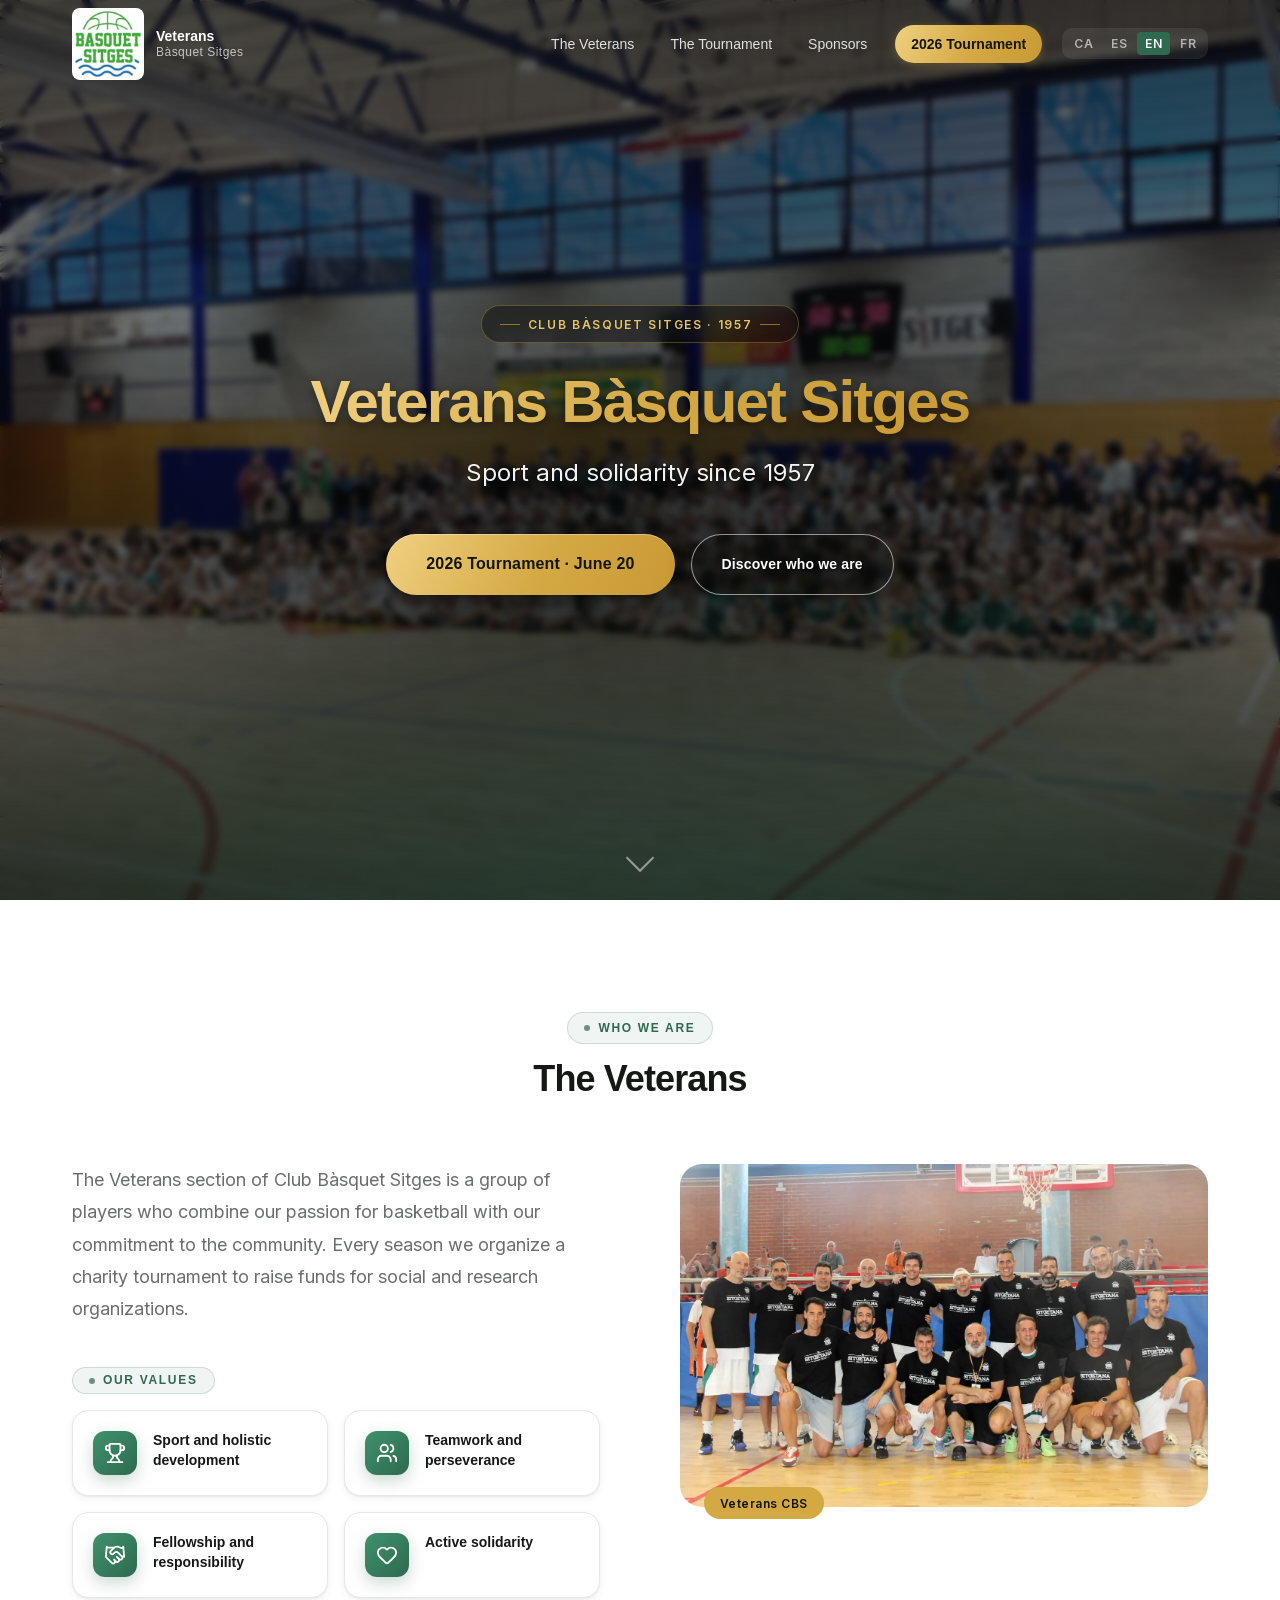
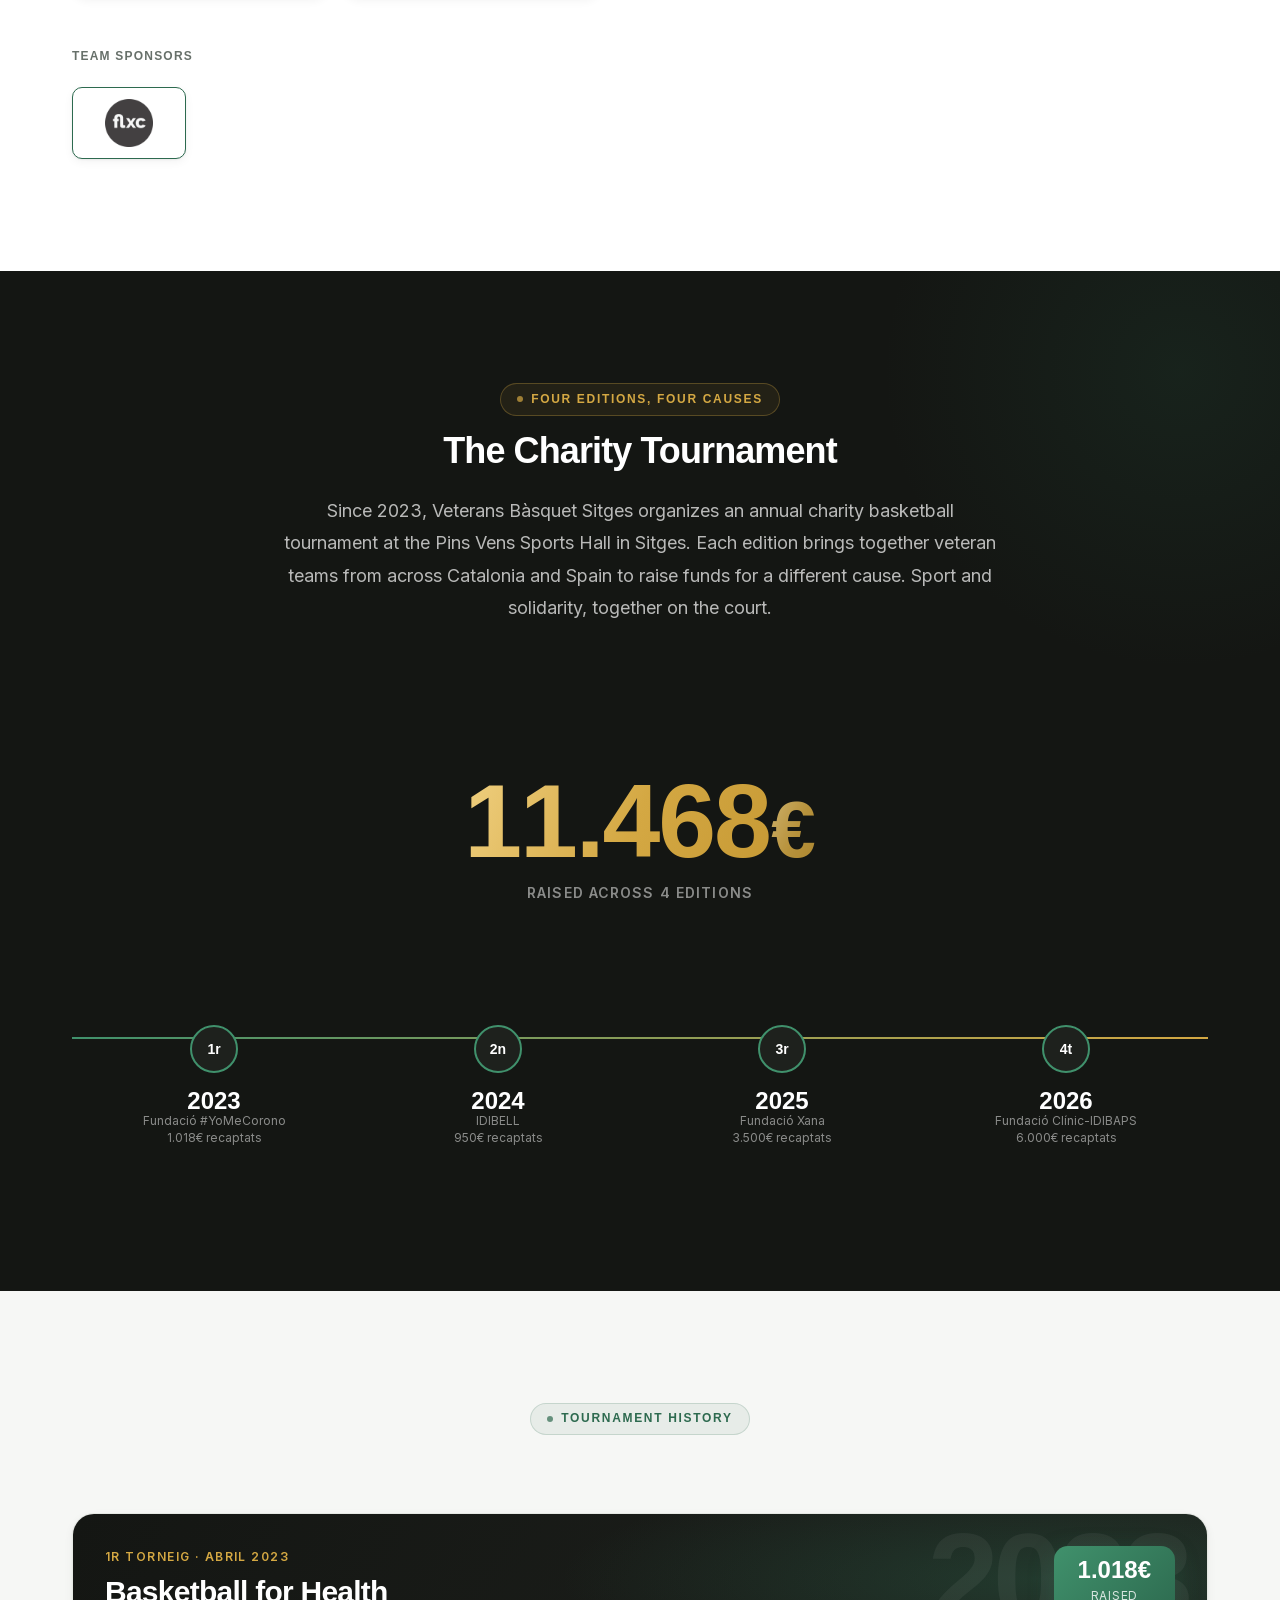
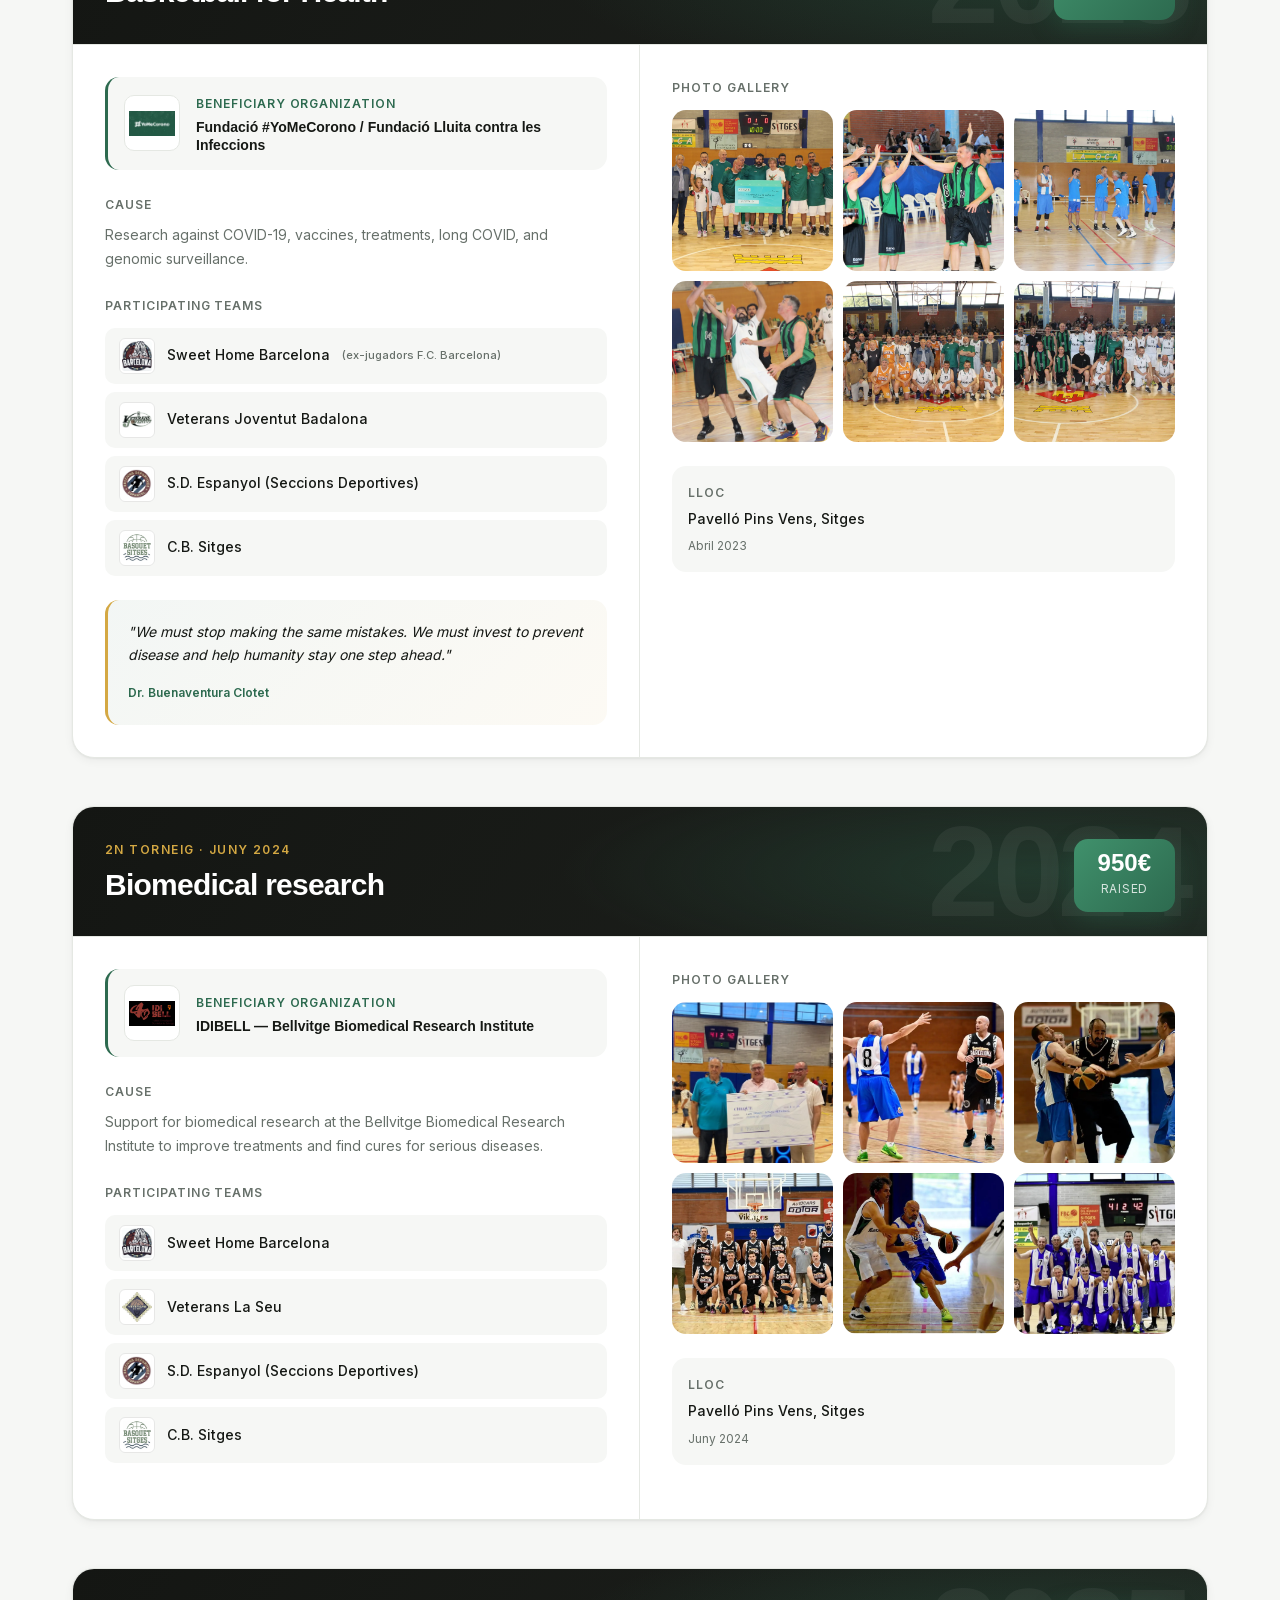
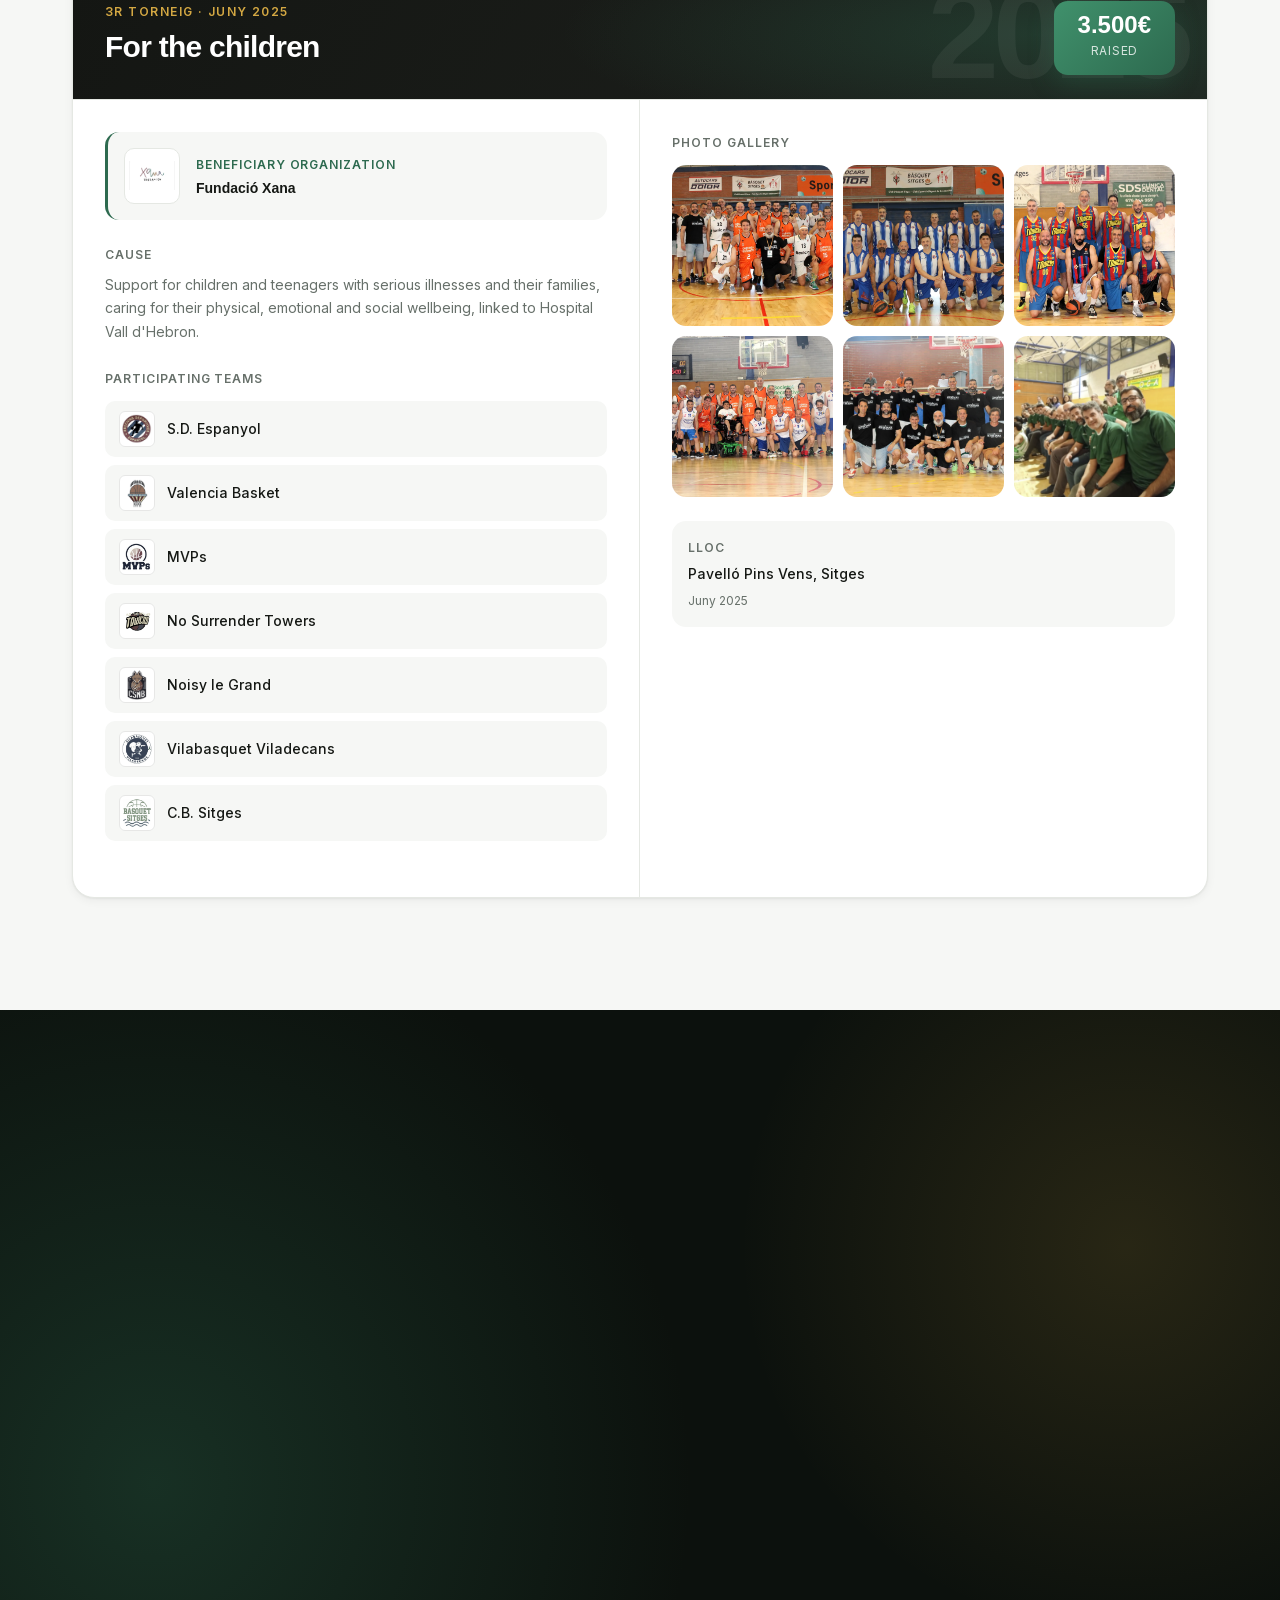
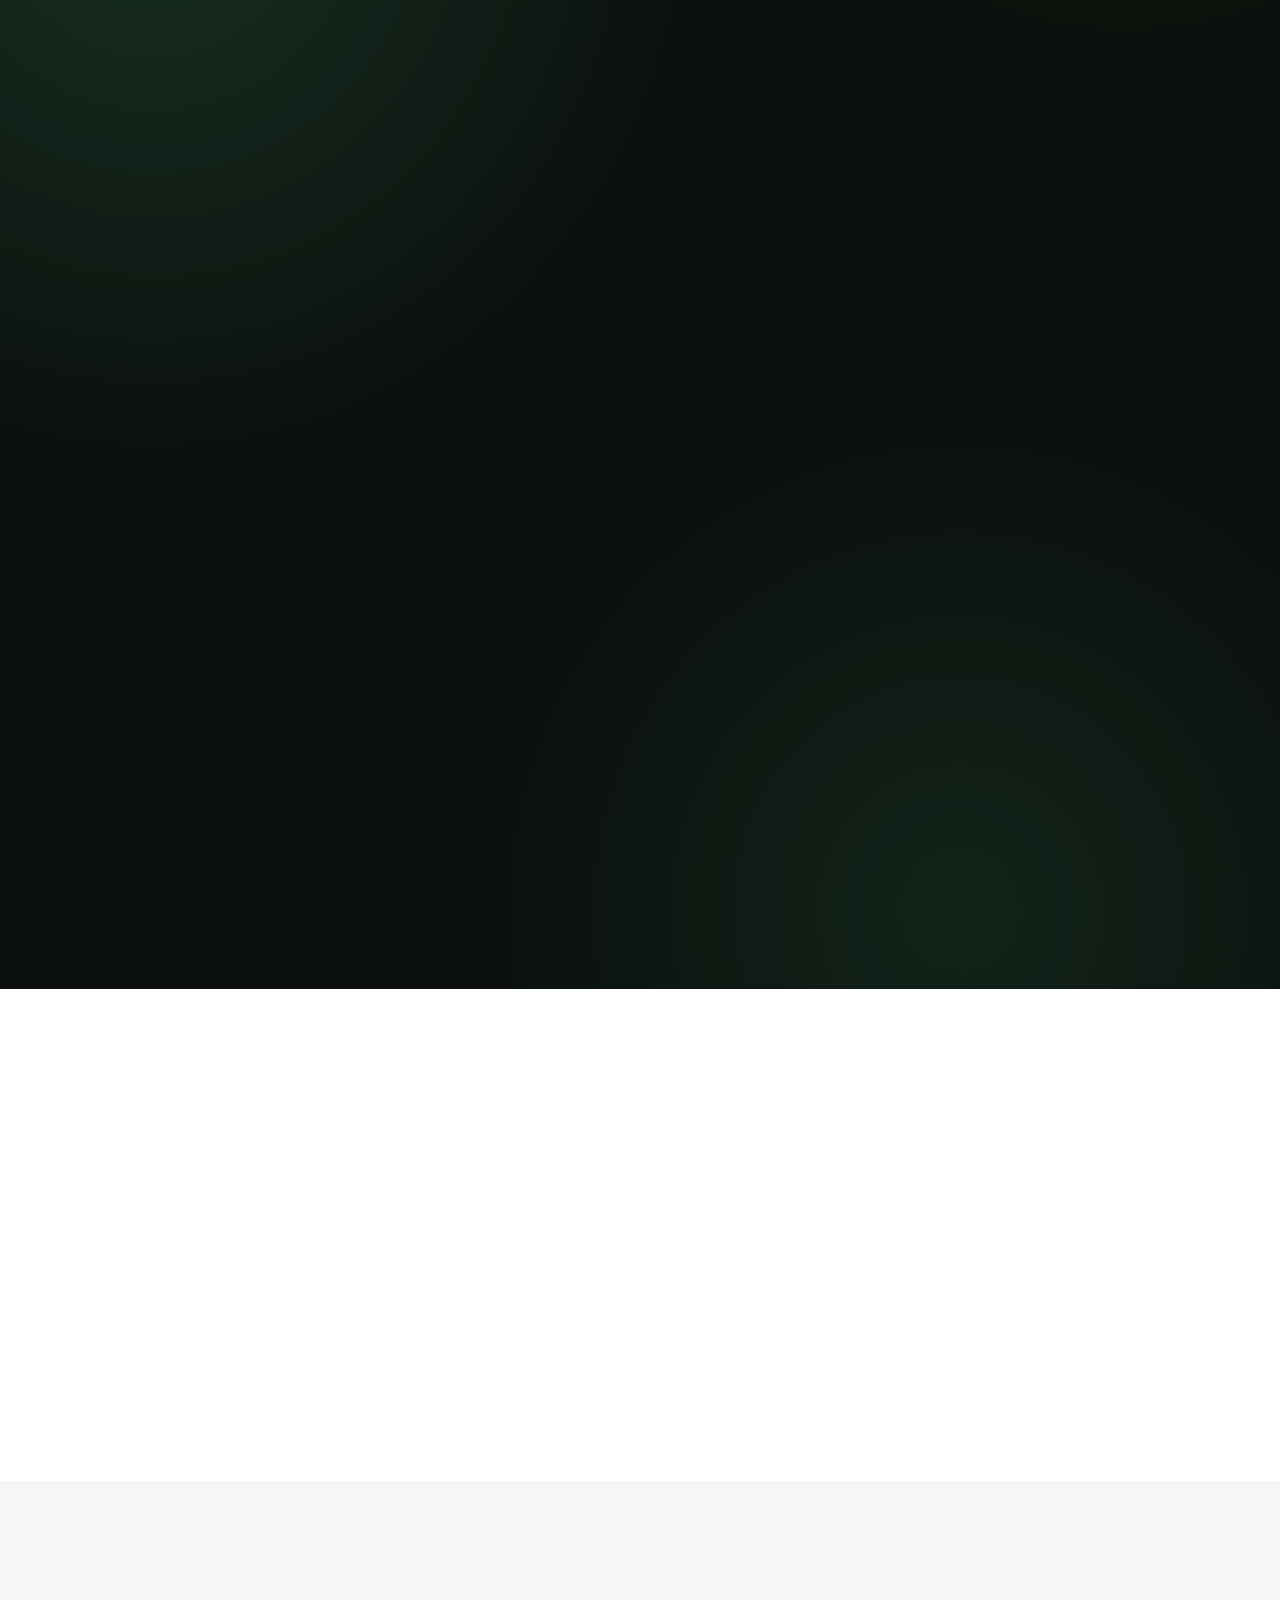
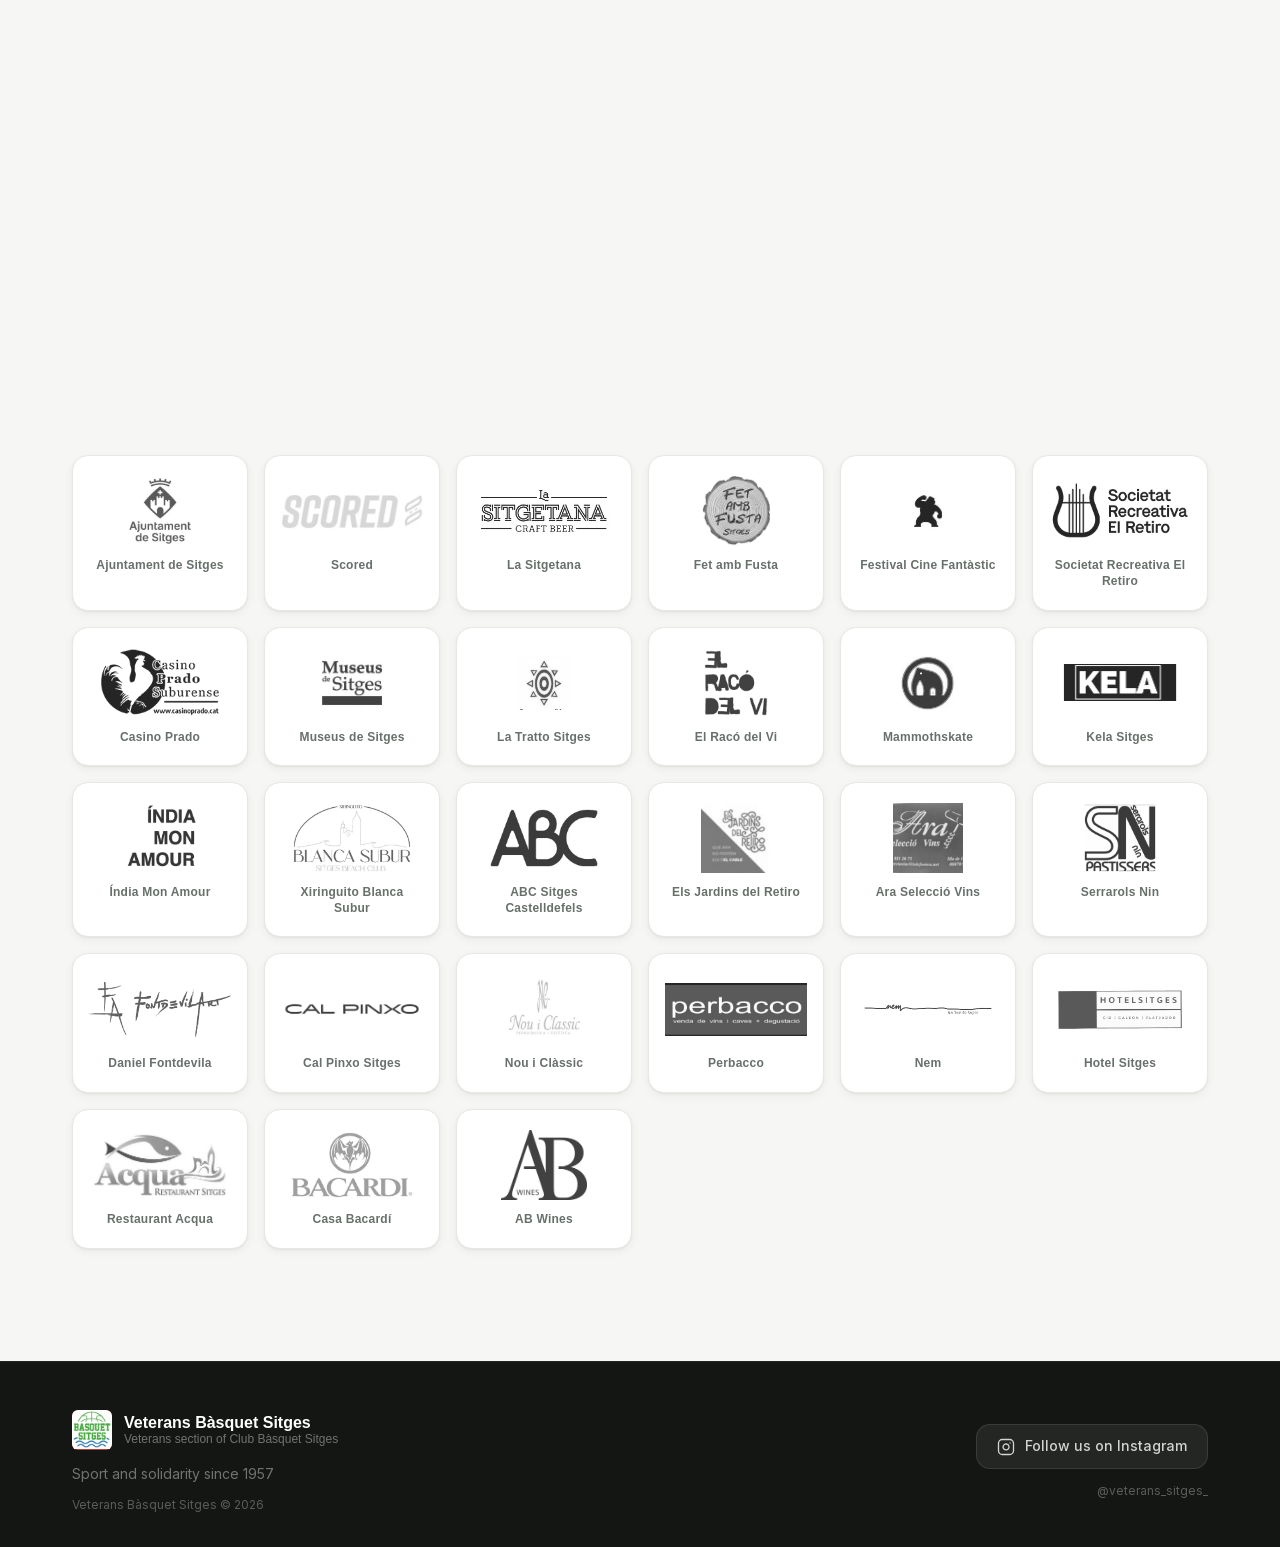
==== index.html @ 8ba0fe9e "feat(torneig): sense semifinals — el 1r de cada grup va a la gran final Adaptació final del torneig " ====
<!DOCTYPE html>
<html lang="ca">
<head>
  <meta charset="UTF-8" />
  <meta name="viewport" content="width=device-width, initial-scale=1.0" />
  <meta name="description" content="Torneig Solidari de Veterans de Bàsquet a Sitges. 20 de juny de 2026 al Pavelló Pins Vens — 10 equips contra el Parkinson, amb l'Hospital Clínic i la Fundació Clínic-IDIBAPS. Esport i solidaritat des de 1957." />
  <meta name="keywords" content="bàsquet Sitges, veterans bàsquet, torneig solidari, Pavelló Pins Vens, Parkinson, Club Bàsquet Sitges, esport solidari, Sitges 2026" />
  <meta name="author" content="Club Bàsquet Sitges" />
  <meta name="robots" content="index, follow, max-image-preview:large" />
  <meta name="theme-color" content="#141613" />
  <link rel="canonical" href="https://veterans.clubbasquetsitges.com/" />

  <!-- hreflang (4 idiomes amb mateixa URL) -->
  <link rel="alternate" hreflang="ca" href="https://veterans.clubbasquetsitges.com/" />
  <link rel="alternate" hreflang="es" href="https://veterans.clubbasquetsitges.com/" />
  <link rel="alternate" hreflang="en" href="https://veterans.clubbasquetsitges.com/" />
  <link rel="alternate" hreflang="fr" href="https://veterans.clubbasquetsitges.com/" />
  <link rel="alternate" hreflang="x-default" href="https://veterans.clubbasquetsitges.com/" />

  <!-- Preload del LCP (hero) — variant segons amplada de pantalla -->
  <link rel="preload" as="image" href="assets/img/hero-sitges.webp" media="(min-width: 901px)" fetchpriority="high" />
  <link rel="preload" as="image" href="assets/img/hero-sitges-mobile.webp" media="(max-width: 900px)" fetchpriority="high" />

  <!-- Web manifest (PWA) -->
  <link rel="manifest" href="manifest.webmanifest" />

  <!-- Open Graph (Facebook, WhatsApp, LinkedIn) -->
  <meta property="og:site_name" content="Veterans Bàsquet Sitges" />
  <meta property="og:title" content="Veterans Bàsquet Sitges — Torneig Solidari 2026" />
  <meta property="og:description" content="20 de juny de 2026 · Pavelló Pins Vens. Torneig solidari de veterans contra el Parkinson. Esport i solidaritat des de 1957." />
  <meta property="og:url" content="https://veterans.clubbasquetsitges.com/" />
  <meta property="og:type" content="website" />
  <meta property="og:locale" content="ca_ES" />
  <meta property="og:locale:alternate" content="es_ES" />
  <meta property="og:locale:alternate" content="en_US" />
  <meta property="og:locale:alternate" content="fr_FR" />
  <meta property="og:image" content="https://veterans.clubbasquetsitges.com/assets/img/og-image.webp?v=202605140017" />
  <meta property="og:image:secure_url" content="https://veterans.clubbasquetsitges.com/assets/img/og-image.webp?v=202605140017" />
  <meta property="og:image:type" content="image/webp" />
  <meta property="og:image:width" content="1200" />
  <meta property="og:image:height" content="630" />
  <meta property="og:image:alt" content="Veterans Bàsquet Sitges — Torneig Solidari" />

  <!-- Twitter Card -->
  <meta name="twitter:card" content="summary_large_image" />
  <meta name="twitter:title" content="Veterans Bàsquet Sitges — Torneig Solidari 2026" />
  <meta name="twitter:description" content="20 de juny de 2026 · Pavelló Pins Vens. Torneig solidari de veterans contra el Parkinson." />
  <meta name="twitter:image" content="https://veterans.clubbasquetsitges.com/assets/img/og-image.webp?v=202605140017" />
  <meta name="twitter:image:alt" content="Veterans Bàsquet Sitges — Torneig Solidari" />

  <link rel="icon" type="image/x-icon" href="favicon.ico" />
  <link rel="apple-touch-icon" href="favicon.ico" />

  <title>Veterans Bàsquet Sitges — Torneig Solidari 2026</title>

  <!-- Fonts self-hosted: Space Grotesk + Inter (càrrega no bloquejant) -->
  <link rel="preload" as="font" type="font/woff2" href="assets/fonts/Inter-400-latin.woff2" crossorigin />
  <link rel="preload" as="font" type="font/woff2" href="assets/fonts/Space-Grotesk-700-latin.woff2" crossorigin />
  <link rel="preload" as="style" href="assets/fonts/fonts.css" onload="this.onload=null;this.rel='stylesheet'" />
  <noscript><link rel="stylesheet" href="assets/fonts/fonts.css" /></noscript>

  <!-- Styles -->
  <link rel="stylesheet" href="assets/css/styles.css?v=202606101030" />

  <!-- JSON-LD: SportsOrganization -->
  <script type="application/ld+json">
  {
    "@context": "https://schema.org",
    "@type": "SportsOrganization",
    "name": "Veterans Bàsquet Sitges",
    "alternateName": "Veterans CBS",
    "url": "https://veterans.clubbasquetsitges.com/",
    "logo": "https://veterans.clubbasquetsitges.com/assets/img/equips/cb-sitges.webp",
    "image": "https://veterans.clubbasquetsitges.com/assets/img/og-image.webp",
    "description": "Secció de veterans del Club Bàsquet Sitges, fundat el 1957. Organitza el Torneig Solidari anual al Pavelló Pins Vens.",
    "foundingDate": "1957",
    "sport": "Basketball",
    "parentOrganization": {
      "@type": "SportsOrganization",
      "name": "Club Bàsquet Sitges",
      "foundingDate": "1957"
    },
    "location": {
      "@type": "Place",
      "name": "Pavelló Pins Vens",
      "address": {
        "@type": "PostalAddress",
        "addressLocality": "Sitges",
        "addressRegion": "Barcelona",
        "addressCountry": "ES"
      }
    }
  }
  </script>

  <!-- JSON-LD: SportsEvent (Torneig 2026) -->
  <script type="application/ld+json">
  {
    "@context": "https://schema.org",
    "@type": "SportsEvent",
    "name": "4t Torneig Solidari de Veterans Bàsquet Sitges",
    "description": "Torneig solidari de veterans de bàsquet a benefici de la lluita contra el Parkinson, amb l'Hospital Clínic de Barcelona i la Fundació Clínic-IDIBAPS. 10 equips, 1 causa.",
    "startDate": "2026-06-20",
    "endDate": "2026-06-20",
    "eventStatus": "https://schema.org/EventScheduled",
    "eventAttendanceMode": "https://schema.org/OfflineEventAttendanceMode",
    "sport": "Basketball",
    "url": "https://veterans.clubbasquetsitges.com/#section-2026",
    "image": "https://veterans.clubbasquetsitges.com/assets/img/cartell-2026.webp",
    "location": {
      "@type": "Place",
      "name": "Pavelló Pins Vens",
      "address": {
        "@type": "PostalAddress",
        "streetAddress": "Pavelló Pins Vens",
        "addressLocality": "Sitges",
        "addressRegion": "Barcelona",
        "postalCode": "08870",
        "addressCountry": "ES"
      }
    },
    "organizer": {
      "@type": "SportsOrganization",
      "name": "Veterans Bàsquet Sitges",
      "url": "https://veterans.clubbasquetsitges.com/"
    },
    "offers": {
      "@type": "Offer",
      "url": "https://veterans.clubbasquetsitges.com/#section-2026",
      "price": "0",
      "priceCurrency": "EUR",
      "availability": "https://schema.org/InStock",
      "validFrom": "2026-01-01"
    }
  }
  </script>

  <!-- JSON-LD: WebSite (per al search box i sitelinks) -->
  <script type="application/ld+json">
  {
    "@context": "https://schema.org",
    "@type": "WebSite",
    "name": "Veterans Bàsquet Sitges",
    "url": "https://veterans.clubbasquetsitges.com/",
    "inLanguage": ["ca", "es", "en", "fr"]
  }
  </script>
</head>

<body>

  <!-- ============================================================
       SVG SPRITE — Icones inline (substitueix Lucide CDN)
       ============================================================ -->
  <svg xmlns="http://www.w3.org/2000/svg" style="display:none" aria-hidden="true">
    <symbol id="i-calendar" viewBox="0 0 24 24" fill="none" stroke="currentColor" stroke-width="2" stroke-linecap="round" stroke-linejoin="round">
      <path d="M8 2v4"/><path d="M16 2v4"/><rect width="18" height="18" x="3" y="4" rx="2"/><path d="M3 10h18"/>
    </symbol>
    <symbol id="i-gift" viewBox="0 0 24 24" fill="none" stroke="currentColor" stroke-width="2" stroke-linecap="round" stroke-linejoin="round">
      <path d="M12 7v14"/><path d="M20 11v8a2 2 0 0 1-2 2H6a2 2 0 0 1-2-2v-8"/><path d="M7.5 7a1 1 0 0 1 0-5A4.8 8 0 0 1 12 7a4.8 8 0 0 1 4.5-5 1 1 0 0 1 0 5"/><rect x="3" y="7" width="18" height="4" rx="1"/>
    </symbol>
    <symbol id="i-handshake" viewBox="0 0 24 24" fill="none" stroke="currentColor" stroke-width="2" stroke-linecap="round" stroke-linejoin="round">
      <path d="m11 17 2 2a1 1 0 1 0 3-3"/><path d="m14 14 2.5 2.5a1 1 0 1 0 3-3l-3.88-3.88a3 3 0 0 0-4.24 0l-.88.88a1 1 0 1 1-3-3l2.81-2.81a5.79 5.79 0 0 1 7.06-.87l.47.28a2 2 0 0 0 1.42.25L21 4"/><path d="m21 3 1 11h-2"/><path d="M3 3 2 14l6.5 6.5a1 1 0 1 0 3-3"/><path d="M3 4h8"/>
    </symbol>
    <symbol id="i-heart" viewBox="0 0 24 24" fill="none" stroke="currentColor" stroke-width="2" stroke-linecap="round" stroke-linejoin="round">
      <path d="M2 9.5a5.5 5.5 0 0 1 9.591-3.676.56.56 0 0 0 .818 0A5.49 5.49 0 0 1 22 9.5c0 2.29-1.5 4-3 5.5l-5.492 5.313a2 2 0 0 1-3 .019L5 15c-1.5-1.5-3-3.2-3-5.5"/>
    </symbol>
    <symbol id="i-map-pin" viewBox="0 0 24 24" fill="none" stroke="currentColor" stroke-width="2" stroke-linecap="round" stroke-linejoin="round">
      <path d="M20 10c0 4.993-5.539 10.193-7.399 11.799a1 1 0 0 1-1.202 0C9.539 20.193 4 14.993 4 10a8 8 0 0 1 16 0"/><circle cx="12" cy="10" r="3"/>
    </symbol>
    <symbol id="i-trophy" viewBox="0 0 24 24" fill="none" stroke="currentColor" stroke-width="2" stroke-linecap="round" stroke-linejoin="round">
      <path d="M10 14.66v1.626a2 2 0 0 1-.976 1.696A5 5 0 0 0 7 21.978"/><path d="M14 14.66v1.626a2 2 0 0 0 .976 1.696A5 5 0 0 1 17 21.978"/><path d="M18 9h1.5a1 1 0 0 0 0-5H18"/><path d="M4 22h16"/><path d="M6 9a6 6 0 0 0 12 0V3a1 1 0 0 0-1-1H7a1 1 0 0 0-1 1z"/><path d="M6 9H4.5a1 1 0 0 1 0-5H6"/>
    </symbol>
    <symbol id="i-users" viewBox="0 0 24 24" fill="none" stroke="currentColor" stroke-width="2" stroke-linecap="round" stroke-linejoin="round">
      <path d="M16 21v-2a4 4 0 0 0-4-4H6a4 4 0 0 0-4 4v2"/><path d="M16 3.128a4 4 0 0 1 0 7.744"/><path d="M22 21v-2a4 4 0 0 0-3-3.87"/><circle cx="9" cy="7" r="4"/>
    </symbol>
  </svg>

  <!-- ============================================================
       NAV — Navegació sticky
       ============================================================ -->
  <nav id="main-nav" aria-label="Navegació principal">
    <div class="container">

      <!-- Logo -->
      <a href="#" class="nav-logo" aria-label="Veterans CBS — inici">
        <img src="assets/img/equips/cb-sitges.webp" alt="" class="nav-logo__placeholder" aria-hidden="true" />
        <span class="nav-logo__text">
          Veterans
          <span class="nav-logo__sub">Bàsquet Sitges</span>
        </span>
      </a>

      <!-- Overlay mòbil -->
      <div id="nav-overlay" aria-hidden="true"></div>

      <!-- Menú -->
      <div id="nav-menu" role="navigation">
        <a href="#veterans" class="nav-link" data-i18n="nav.veterans">Els Veterans</a>
        <a href="#torneig" class="nav-link" data-i18n="nav.torneig">El Torneig</a>
        <a href="#collaborators" class="nav-link" data-i18n="nav.colabs">Col·laboradors</a>
        <a href="torneig-2026.html" class="nav-link nav-link--cta" data-i18n="t2026.nav">Torneig 2026</a>

        <!-- Selector d'idioma -->
        <div class="nav-lang" role="group" aria-label="Seleccionar idioma">
          <button class="lang-btn" data-lang="ca" aria-label="Català">CA</button>
          <button class="lang-btn" data-lang="es" aria-label="Castellà">ES</button>
          <button class="lang-btn" data-lang="en" aria-label="English">EN</button>
          <button class="lang-btn" data-lang="fr" aria-label="Français">FR</button>
        </div>
      </div>

      <!-- Hamburger (mòbil) -->
      <button id="nav-burger" aria-label="Obrir menú" aria-expanded="false" aria-controls="nav-menu">
        <span class="burger-line"></span>
        <span class="burger-line"></span>
        <span class="burger-line"></span>
      </button>

    </div>
  </nav>


  <!-- ============================================================
       HERO
       ============================================================ -->
  <section id="hero" aria-label="Hero">

    <!-- Imatge de fons (parallax CSS) -->
    <div class="hero-bg" role="img" aria-label="Foto de família de tots els equips del Club Bàsquet Sitges"></div>

    <!-- Overlay -->
    <div class="hero-overlay" aria-hidden="true"></div>

    <!-- Contingut -->
    <div class="hero-content">
      <p class="hero-eyebrow" aria-hidden="true">
        Club Bàsquet Sitges · 1957
      </p>
      <h1 class="hero-title">
        <span data-i18n="hero.title">Veterans Bàsquet Sitges</span>
        <span class="visually-hidden" data-i18n="hero.title_seo">— Torneig Solidari de Bàsquet a Sitges contra el Parkinson</span>
      </h1>
      <p class="hero-subtitle" data-i18n="hero.subtitle">Esport i solidaritat des de 1957</p>
      <div class="hero-cta">
        <a href="#section-2026" class="btn btn--accent btn--lg" data-i18n="hero.cta">
          Torneig 2026 · 20 de juny
        </a>
        <a href="#veterans" class="btn btn--outline" data-i18n="hero.scroll">
          Descobreix qui som
        </a>
      </div>
    </div>

    <!-- Scroll hint -->
    <div class="hero-scroll" aria-hidden="true">
      <div class="hero-scroll__arrow"></div>
    </div>

  </section>


  <!-- ============================================================
       VETERANS — Qui som
       ============================================================ -->
  <section id="veterans" class="section">
    <div class="container">

      <div class="section__header animate-on-scroll">
        <span class="section__eyebrow" data-i18n="veterans.subtitle">Qui som</span>
        <h2 class="section__title" data-i18n="veterans.title">Els Veterans</h2>
      </div>

      <div class="veterans-grid">

        <!-- Columna info -->
        <div class="veterans-info animate-on-scroll">
          <p class="veterans-description" data-i18n="veterans.description">
            La secció de Veterans del Club Bàsquet Sitges som un grup de jugadors que combinem la passió pel bàsquet amb el compromís amb la nostra comunitat. Cada temporada organitzem un torneig solidari per recaptar fons per a entitats socials i de recerca.
          </p>

          <!-- Valors -->
          <h3 class="section__eyebrow" style="margin-bottom:1rem;" data-i18n="veterans.values_title">Els nostres valors</h3>
          <div class="values-grid">

            <div class="value-card animate-on-scroll animate-delay-1">
              <div class="value-card__icon" aria-hidden="true">
                <svg aria-hidden="true"><use href="#i-trophy"/></svg>
              </div>
              <span class="value-card__text" data-i18n="veterans.values.sport">Esport i formació integral</span>
            </div>

            <div class="value-card animate-on-scroll animate-delay-2">
              <div class="value-card__icon" aria-hidden="true">
                <svg aria-hidden="true"><use href="#i-users"/></svg>
              </div>
              <span class="value-card__text" data-i18n="veterans.values.team">Treball en equip i superació</span>
            </div>

            <div class="value-card animate-on-scroll animate-delay-3">
              <div class="value-card__icon" aria-hidden="true">
                <svg aria-hidden="true"><use href="#i-handshake"/></svg>
              </div>
              <span class="value-card__text" data-i18n="veterans.values.fellowship">Companyerisme i responsabilitat</span>
            </div>

            <div class="value-card animate-on-scroll animate-delay-4">
              <div class="value-card__icon" aria-hidden="true">
                <svg aria-hidden="true"><use href="#i-heart"/></svg>
              </div>
              <span class="value-card__text" data-i18n="veterans.values.solidarity">Solidaritat activa</span>
            </div>

          </div>

          <!-- Patrocinadors anuals -->
          <div class="sponsors-annual animate-on-scroll">
            <p class="sponsors-annual__title" data-i18n="veterans.sponsors_title">Patrocinadors de l'equip</p>
            <div class="sponsors-logos">
              <!-- Flexic (confirmat) -->
              <div class="sponsor-logo sponsor-logo--featured">
                <a href="https://www.flexic.es/" target="_blank" rel="noopener">
                  <img src="assets/img/logo-flexic.webp" alt="Flexic Audiovisual Studio" loading="lazy" />
                </a>
              </div>
            </div>
          </div>

        </div>

        <!-- Columna foto equip -->
        <div class="veterans-photo animate-on-scroll animate-delay-2">
          <div class="veterans-photo__img">
            <img src="assets/img/foto-equip-veterans.webp" alt="Veterans CBS — Equip actual" width="1400" height="911" loading="lazy" />
          </div>
          <div class="veterans-photo__caption" aria-hidden="true">Veterans CBS</div>
        </div>

      </div>
    </div>
  </section>


  <!-- ============================================================
       TORNEIG SOLIDARI — Intro + Timeline
       ============================================================ -->
  <section id="torneig" class="section section--dark">
    <div class="container">

      <div class="torneig-intro animate-on-scroll">
        <span class="section__eyebrow section__eyebrow--accent" data-i18n="torneig.subtitle">Quatre edicions, quatre causes</span>
        <h2 class="section__title" style="color:white; margin-bottom:1.5rem;" data-i18n="torneig.title">El Torneig Solidari</h2>
        <p data-i18n="torneig.intro">
          Des de 2023, els Veterans Bàsquet Sitges organitzen anualment un torneig de bàsquet solidari al Pavelló Pins Vens de Sitges. Cada edició reuneix equips veterans de tot Catalunya i la resta d'Espanya per recaptar fons destinats a una causa diferent. Esport i solidaritat, junts a la pista.
        </p>
      </div>

      <!-- Contador total recaptat -->
      <div class="raised-counter animate-on-scroll">
        <div class="raised-counter__amount">
          <span class="raised-counter__number" data-target="11468">0</span><span class="raised-counter__symbol">€</span>
        </div>
        <p class="raised-counter__label" data-i18n="torneig.total_raised">recaptats en 3 edicions</p>
      </div>

      <!-- Timeline -->
      <div class="timeline" role="list" aria-label="Historial d'edicions">

        <!-- 2023 -->
        <div class="timeline-node" data-year="2023" role="listitem" tabindex="0" aria-label="Edició 2023 — Fundació #YoMeCorono">
          <div class="timeline-dot" aria-hidden="true">1r</div>
          <div>
            <p class="timeline-year">2023</p>
            <p class="timeline-label">Fundació #YoMeCorono<br>1.018€ recaptats</p>
          </div>
        </div>

        <!-- 2024 -->
        <div class="timeline-node" data-year="2024" role="listitem" tabindex="0" aria-label="Edició 2024 — IDIBELL">
          <div class="timeline-dot" aria-hidden="true">2n</div>
          <div>
            <p class="timeline-year">2024</p>
            <p class="timeline-label">IDIBELL<br>950€ recaptats</p>
          </div>
        </div>

        <!-- 2025 -->
        <div class="timeline-node" data-year="2025" role="listitem" tabindex="0" aria-label="Edició 2025 — Fundació Xana">
          <div class="timeline-dot" aria-hidden="true">3r</div>
          <div>
            <p class="timeline-year">2025</p>
            <p class="timeline-label">Fundació Xana<br>3.500€ recaptats</p>
          </div>
        </div>

        <!-- 2026 — destacat -->
        <div class="timeline-node" data-year="2026" role="listitem" tabindex="0" aria-label="Edició 2026 — Fundació Clínic-IDIBAPS + Parkinson">
          <div class="timeline-dot" aria-hidden="true">4t</div>
          <div>
            <p class="timeline-year">2026</p>
            <p class="timeline-label">Fundació Clínic-IDIBAPS<br>6.000€ recaptats</p>
          </div>
        </div>

      </div>
    </div>
  </section>


  <!-- ============================================================
       EDICIONS DEL TORNEIG
       ============================================================ -->
  <section class="editions-section section" aria-label="Historial d'edicions del torneig">
    <div class="container">

      <div class="section__header animate-on-scroll">
        <span class="section__eyebrow" data-i18n="editions.section_title">Historial d'edicions</span>
      </div>

      <!-- ─────────────────── EDICIÓ 2023 ─────────────────── -->
      <article class="edition-card animate-on-scroll" id="edition-2023" aria-labelledby="ed2023-title">

        <div class="edition-header" style="position:relative;">
          <div class="edition-header__left">
            <p class="edition-header__num">1r Torneig · Abril 2023</p>
            <h3 class="edition-header__title" id="ed2023-title" data-i18n="editions.e2023.lema">El Bàsquet fa Salut</h3>
          </div>
          <div class="edition-raised" aria-label="Import recaptat">
            <span class="edition-raised__amount">1.018€</span>
            <span class="edition-raised__label" data-i18n="editions.raised_label">Recaptat</span>
          </div>
          <span class="edition-header__year" aria-hidden="true">2023</span>
        </div>

        <div class="edition-body">

          <!-- Info -->
          <div class="edition-info">

            <!-- Fundació -->
            <div class="edition-foundation">
              <div class="foundation-logo" aria-hidden="true">
                <img src="assets/img/fundacions/yomecorono.webp" alt="Logo Fundació #YoMeCorono" loading="lazy" />
              </div>
              <div class="foundation-info">
                <p class="foundation-info__label" data-i18n="editions.foundation_label">Entitat beneficiària</p>
                <p class="foundation-info__name" data-i18n="editions.e2023.foundation">Fundació #YoMeCorono / Fundació Lluita contra les Infeccions</p>
              </div>
            </div>

            <!-- Causa -->
            <div class="edition-cause">
              <p class="edition-cause__label" data-i18n="editions.cause_label">Causa</p>
              <p class="edition-cause__text" data-i18n="editions.e2023.cause">Investigació contra la COVID-19, vacunes, tractaments, COVID persistent i vigilància genòmica.</p>
            </div>

            <!-- Equips 2023 -->
            <div class="edition-teams">
              <p class="edition-teams__title" data-i18n="editions.teams_title">Equips participants</p>
              <ul class="teams-list">
                <li class="team-item">
                  <img src="assets/img/equips/sweet-home-barcelona.webp" alt="Sweet Home Barcelona" class="team-logo" loading="lazy" />
                  Sweet Home Barcelona <small style="color:var(--color-text-muted); font-size:11px;">(ex-jugadors F.C. Barcelona)</small>
                </li>
                <li class="team-item">
                  <img src="assets/img/equips/veterans-joventut.webp" alt="Veterans Joventut Badalona" class="team-logo" loading="lazy" />
                  Veterans Joventut Badalona
                </li>
                <li class="team-item">
                  <img src="assets/img/equips/espanyol.webp" alt="S.D. Espanyol" class="team-logo" loading="lazy" />
                  S.D. Espanyol (Seccions Deportives)
                </li>
                <li class="team-item">
                  <img src="assets/img/equips/cb-sitges.webp" alt="C.B. Sitges" class="team-logo" loading="lazy" />
                  C.B. Sitges
                </li>
              </ul>
            </div>

            <!-- Testimoni Dr. Clotet -->
            <div class="edition-testimonial">
              <blockquote data-i18n="editions.e2023.testimonial">
                "Hem de deixar de cometre els mateixos errors. Hem d'invertir per prevenir malalties i ajudar la humanitat a estar un pas per davant."
              </blockquote>
              <cite data-i18n="editions.e2023.testimonial_author">Dr. Buenaventura Clotet</cite>
            </div>

          </div>

          <!-- Galeria 2023 -->
          <div class="edition-gallery">
            <p class="edition-gallery__title" data-i18n="editions.photos_title">Galeria de fotos</p>
            <div class="gallery-grid">
              <div class="gallery-item" data-lightbox="gallery-2023" data-caption="Entrega del xec solidari — Torneig 2023">
                <img src="assets/img/torneig-2023/foto-01.webp" alt="Entrega del xec solidari — Torneig 2023" loading="lazy" />
              </div>
              <div class="gallery-item" data-lightbox="gallery-2023" data-caption="Equip CB Sitges saludant el públic">
                <img src="assets/img/torneig-2023/foto-02.webp" alt="Equip CB Sitges saludant el públic" loading="lazy" />
              </div>
              <div class="gallery-item" data-lightbox="gallery-2023" data-caption="SD Espanyol al Pavelló Pins Vens">
                <img src="assets/img/torneig-2023/foto-03.webp" alt="SD Espanyol al Pavelló Pins Vens" loading="lazy" />
              </div>
              <div class="gallery-item" data-lightbox="gallery-2023" data-caption="Acció de joc — disputa de pilota">
                <img src="assets/img/torneig-2023/foto-04.webp" alt="Acció de joc — disputa de pilota" loading="lazy" />
              </div>
              <div class="gallery-item" data-lightbox="gallery-2023" data-caption="Foto conjunta de tots els equips">
                <img src="assets/img/torneig-2023/foto-05.webp" alt="Foto conjunta de tots els equips" loading="lazy" />
              </div>
              <div class="gallery-item" data-lightbox="gallery-2023" data-caption="CB Sitges i Veterans Joventut — foto final">
                <img src="assets/img/torneig-2023/foto-06.webp" alt="CB Sitges i Veterans Joventut — foto final" loading="lazy" />
              </div>
            </div>

            <!-- Info ubicació torneig 2023 -->
            <div style="padding:1rem; background:var(--color-bg-alt); border-radius:var(--radius); margin-top:1rem;">
              <p style="font-size:var(--text-xs); font-weight:600; text-transform:uppercase; letter-spacing:0.08em; color:var(--color-text-muted); margin-bottom:0.25rem;">Lloc</p>
              <p style="font-size:var(--text-sm); font-weight:500; color:var(--color-text);">Pavelló Pins Vens, Sitges</p>
              <p style="font-size:var(--text-xs); color:var(--color-text-muted); margin-top:0.25rem;">Abril 2023</p>
            </div>

          </div>
        </div>
      </article>


      <!-- ─────────────────── EDICIÓ 2024 ─────────────────── -->
      <article class="edition-card animate-on-scroll" id="edition-2024" aria-labelledby="ed2024-title">

        <div class="edition-header" style="position:relative;">
          <div class="edition-header__left">
            <p class="edition-header__num">2n Torneig · Juny 2024</p>
            <h3 class="edition-header__title" id="ed2024-title" data-i18n="editions.e2024.lema">Recerca biomèdica</h3>
          </div>
          <div class="edition-raised">
            <span class="edition-raised__amount">950€</span>
            <span class="edition-raised__label" data-i18n="editions.raised_label">Recaptat</span>
          </div>
          <span class="edition-header__year" aria-hidden="true">2024</span>
        </div>

        <div class="edition-body">

          <div class="edition-info">

            <div class="edition-foundation">
              <div class="foundation-logo" aria-hidden="true">
                <img src="assets/img/fundacions/idibell.webp" alt="Logo IDIBELL" loading="lazy" />
              </div>
              <div class="foundation-info">
                <p class="foundation-info__label" data-i18n="editions.foundation_label">Entitat beneficiària</p>
                <p class="foundation-info__name" data-i18n="editions.e2024.foundation">IDIBELL — Institut d'Investigació Biomèdica de Bellvitge</p>
              </div>
            </div>

            <div class="edition-cause">
              <p class="edition-cause__label" data-i18n="editions.cause_label">Causa</p>
              <p class="edition-cause__text" data-i18n="editions.e2024.cause">Suport a la recerca biomèdica de l'Institut d'Investigació Biomèdica de Bellvitge per millorar tractaments i trobar cures a malalties greus.</p>
            </div>

            <div class="edition-teams">
              <p class="edition-teams__title" data-i18n="editions.teams_title">Equips participants</p>
              <ul class="teams-list">
                <li class="team-item">
                  <img src="assets/img/equips/sweet-home-barcelona.webp" alt="Sweet Home Barcelona" class="team-logo" loading="lazy" />
                  Sweet Home Barcelona
                </li>
                <li class="team-item">
                  <img src="assets/img/equips/veterans-la-seu.webp" alt="Veterans La Seu" class="team-logo" loading="lazy" />
                  Veterans La Seu
                </li>
                <li class="team-item">
                  <img src="assets/img/equips/espanyol.webp" alt="S.D. Espanyol" class="team-logo" loading="lazy" />
                  S.D. Espanyol (Seccions Deportives)
                </li>
                <li class="team-item">
                  <img src="assets/img/equips/cb-sitges.webp" alt="C.B. Sitges" class="team-logo" loading="lazy" />
                  C.B. Sitges
                </li>
              </ul>
            </div>

          </div>

          <div class="edition-gallery">
            <p class="edition-gallery__title" data-i18n="editions.photos_title">Galeria de fotos</p>
            <div class="gallery-grid">
              <div class="gallery-item" data-lightbox="gallery-2024" data-caption="Entrega del xec solidari a IDIBELL — Torneig 2024">
                <img src="assets/img/torneig-2024/foto-01.webp" alt="Entrega del xec solidari a IDIBELL" loading="lazy" />
              </div>
              <div class="gallery-item" data-lightbox="gallery-2024" data-caption="Acció de joc — Espanyol vs Barcelona">
                <img src="assets/img/torneig-2024/foto-02.webp" alt="Acció de joc — Espanyol vs Barcelona" loading="lazy" />
              </div>
              <div class="gallery-item" data-lightbox="gallery-2024" data-caption="Disputa de pilota — Torneig 2024">
                <img src="assets/img/torneig-2024/foto-03.webp" alt="Disputa de pilota — Torneig 2024" loading="lazy" />
              </div>
              <div class="gallery-item" data-lightbox="gallery-2024" data-caption="Equip Sweet Home Barcelona">
                <img src="assets/img/torneig-2024/foto-04.webp" alt="Equip Sweet Home Barcelona" loading="lazy" />
              </div>
              <div class="gallery-item" data-lightbox="gallery-2024" data-caption="Acció de joc — Torneig 2024">
                <img src="assets/img/torneig-2024/foto-05.webp" alt="Acció de joc — Torneig 2024" loading="lazy" />
              </div>
              <div class="gallery-item" data-lightbox="gallery-2024" data-caption="SD Espanyol — victòria al marcador">
                <img src="assets/img/torneig-2024/foto-06.webp" alt="SD Espanyol — victòria al marcador" loading="lazy" />
              </div>
            </div>

            <div style="padding:1rem; background:var(--color-bg-alt); border-radius:var(--radius); margin-top:1rem;">
              <p style="font-size:var(--text-xs); font-weight:600; text-transform:uppercase; letter-spacing:0.08em; color:var(--color-text-muted); margin-bottom:0.25rem;">Lloc</p>
              <p style="font-size:var(--text-sm); font-weight:500; color:var(--color-text);">Pavelló Pins Vens, Sitges</p>
              <p style="font-size:var(--text-xs); color:var(--color-text-muted); margin-top:0.25rem;">Juny 2024</p>
            </div>
          </div>

        </div>
      </article>


      <!-- ─────────────────── EDICIÓ 2025 ─────────────────── -->
      <article class="edition-card animate-on-scroll" id="edition-2025" aria-labelledby="ed2025-title">

        <div class="edition-header" style="position:relative;">
          <div class="edition-header__left">
            <p class="edition-header__num">3r Torneig · Juny 2025</p>
            <h3 class="edition-header__title" id="ed2025-title" data-i18n="editions.e2025.lema">Per als infants</h3>
          </div>
          <div class="edition-raised">
            <span class="edition-raised__amount">3.500€</span>
            <span class="edition-raised__label" data-i18n="editions.raised_label">Recaptat</span>
          </div>
          <span class="edition-header__year" aria-hidden="true">2025</span>
        </div>

        <div class="edition-body">

          <div class="edition-info">

            <div class="edition-foundation">
              <div class="foundation-logo" aria-hidden="true">
                <img src="assets/img/fundacions/xana.webp" alt="Logo Fundació Xana" loading="lazy" />
              </div>
              <div class="foundation-info">
                <p class="foundation-info__label" data-i18n="editions.foundation_label">Entitat beneficiària</p>
                <p class="foundation-info__name" data-i18n="editions.e2025.foundation">Fundació Xana</p>
              </div>
            </div>

            <div class="edition-cause">
              <p class="edition-cause__label" data-i18n="editions.cause_label">Causa</p>
              <p class="edition-cause__text" data-i18n="editions.e2025.cause">Suport a nens i adolescents amb malalties greus i les seves famílies, vetllant pel seu benestar físic, emocional i social, vinculat a l'Hospital Vall d'Hebron.</p>
            </div>

            <div class="edition-teams">
              <p class="edition-teams__title" data-i18n="editions.teams_title">Equips participants</p>
              <ul class="teams-list">
                <li class="team-item">
                  <img src="assets/img/equips/espanyol.webp" alt="S.D. Espanyol" class="team-logo" loading="lazy" />
                  S.D. Espanyol
                </li>
                <li class="team-item">
                  <img src="assets/img/equips/valencia-basket.webp" alt="Valencia Basket" class="team-logo" loading="lazy" />
                  Valencia Basket
                </li>
                <li class="team-item">
                  <img src="assets/img/equips/mvps.webp" alt="MVPs" class="team-logo" loading="lazy" />
                  MVPs
                </li>
                <li class="team-item">
                  <img src="assets/img/equips/no-surrender-towers.webp" alt="No Surrender Towers" class="team-logo" loading="lazy" />
                  No Surrender Towers
                </li>
                <li class="team-item">
                  <img src="assets/img/equips/noisy-le-grand.webp" alt="Noisy le Grand" class="team-logo" loading="lazy" />
                  Noisy le Grand
                </li>
                <li class="team-item">
                  <img src="assets/img/equips/vilabasquet-viladecans.webp" alt="Vilabasquet Viladecans" class="team-logo" loading="lazy" />
                  Vilabasquet Viladecans
                </li>
                <li class="team-item">
                  <img src="assets/img/equips/cb-sitges.webp" alt="C.B. Sitges" class="team-logo" loading="lazy" />
                  C.B. Sitges
                </li>
              </ul>
            </div>

          </div>

          <div class="edition-gallery">
            <p class="edition-gallery__title" data-i18n="editions.photos_title">Galeria de fotos</p>
            <div class="gallery-grid">
              <div class="gallery-item" data-lightbox="gallery-2025" data-caption="CB Sitges vs Valencia Basket — foto conjunta">
                <img src="assets/img/torneig-2025/foto-01.webp" alt="CB Sitges vs Valencia Basket" loading="lazy" />
              </div>
              <div class="gallery-item" data-lightbox="gallery-2025" data-caption="SD Espanyol al Pavelló Pins Vens — Torneig 2025">
                <img src="assets/img/torneig-2025/foto-02.webp" alt="SD Espanyol al Pavelló Pins Vens" loading="lazy" />
              </div>
              <div class="gallery-item" data-lightbox="gallery-2025" data-caption="No Surrender Towers — Torneig 2025">
                <img src="assets/img/torneig-2025/foto-03.webp" alt="No Surrender Towers — Torneig 2025" loading="lazy" />
              </div>
              <div class="gallery-item" data-lightbox="gallery-2025" data-caption="Veterans Viladecans — foto conjunta">
                <img src="assets/img/torneig-2025/foto-04.webp" alt="Veterans Viladecans — foto conjunta" loading="lazy" />
              </div>
              <div class="gallery-item" data-lightbox="gallery-2025" data-caption="Equip CB Sitges — Torneig 2025">
                <img src="assets/img/torneig-2025/foto-05.webp" alt="Equip CB Sitges — Torneig 2025" loading="lazy" />
              </div>
              <div class="gallery-item" data-lightbox="gallery-2025" data-caption="Aficionats CB Sitges a les grades">
                <img src="assets/img/torneig-2025/foto-06.webp" alt="Aficionats CB Sitges a les grades" loading="lazy" />
              </div>
            </div>

            <div style="padding:1rem; background:var(--color-bg-alt); border-radius:var(--radius); margin-top:1rem;">
              <p style="font-size:var(--text-xs); font-weight:600; text-transform:uppercase; letter-spacing:0.08em; color:var(--color-text-muted); margin-bottom:0.25rem;">Lloc</p>
              <p style="font-size:var(--text-sm); font-weight:500; color:var(--color-text);">Pavelló Pins Vens, Sitges</p>
              <p style="font-size:var(--text-xs); color:var(--color-text-muted); margin-top:0.25rem;">Juny 2025</p>
            </div>
          </div>

        </div>
      </article>

    </div>
  </section>


  <!-- ============================================================
       SECCIO 2026 — Hero secundari destacat
       ============================================================ -->
  <section id="section-2026" aria-labelledby="title-2026">
    <div class="container">

      <div class="next2026-grid">

        <!-- Cartell 2026 -->
        <div class="next2026-poster animate-on-scroll">
          <div class="next2026-poster__img-wrap">
            <!--
              El cartell 2026.jpeg es troba a /clients/cbsitges/2026.jpeg
              Copia'l a assets/img/cartell-2026.webp per servir-lo des del web.
              Fins aleshores s'utilitza la ruta relativa des d'aquesta carpeta:
            -->
            <img
              src="assets/img/cartell-2026.webp"
              alt="Cartell oficial 4t Torneig de Veterans Sitges 2026 — Lluita contra el Parkinson"
              width="1600"
              height="2572"
              loading="eager"
              fetchpriority="high"
            />
          </div>
          <div class="next2026-poster__glow" aria-hidden="true"></div>
        </div>

        <!-- Info 2026 -->
        <div class="next2026-info animate-on-scroll animate-delay-2">

          <div class="next2026-badge" data-i18n="next2026.badge">Pròxim torneig</div>

          <h2 class="next2026-title" id="title-2026" data-i18n="next2026.title">4t Torneig Veterans Sitges</h2>

          <p class="next2026-date">
            <svg style="width:20px;height:20px;" aria-hidden="true"><use href="#i-calendar"/></svg>
            <span data-i18n="next2026.date">20 de juny de 2026</span>
          </p>

          <p class="next2026-location">
            <svg style="width:16px;height:16px;" aria-hidden="true"><use href="#i-map-pin"/></svg>
            <span data-i18n="next2026.location">Pavelló Pins Vens, Sitges</span>
          </p>

          <p class="next2026-description" data-i18n="next2026.description">
            El 20 de juny de 2026 celebrem el 4t Torneig de Veterans Sitges en benefici de la lluita contra el Parkinson, de la mà de l'Hospital Clínic de Barcelona i la Fundació Clínic-IDIBAPS. 10 equips, 1 causa.
          </p>

          <!-- Causa -->
          <div class="next2026-cause">
            <p class="next2026-cause__title" data-i18n="next2026.cause_title">La causa</p>
            <p class="next2026-cause__name" data-i18n="next2026.cause">Lluita contra el Parkinson</p>
            <p class="next2026-cause__foundation" data-i18n="next2026.foundation">Hospital Clínic de Barcelona + Fundació Clínic-IDIBAPS</p>
          </div>

          <!-- Equips 2026 -->
          <div class="next2026-teams">
            <p class="next2026-teams__title" data-i18n="next2026.teams_title">10 equips · 1 causa</p>
            <ul class="teams-list">
              <li class="team-item">
                <img src="assets/img/equips/valencia-basket.webp" alt="Valencia Basket" class="team-logo" loading="lazy" />
                Valencia Basket
              </li>
              <li class="team-item">
                <img src="assets/img/equips/fcbarcelona-veterans.webp" alt="FC Barcelona Veterans" class="team-logo" loading="lazy" />
                FC Barcelona Veterans
              </li>
              <li class="team-item">
                <img src="assets/img/equips/veterans-girona.webp" alt="Veterans Girona" class="team-logo" loading="lazy" />
                Veterans Girona
              </li>
              <li class="team-item">
                <img src="assets/img/equips/espanyol.webp" alt="S.D. Espanyol" class="team-logo" loading="lazy" />
                S.D. Espanyol
              </li>
              <li class="team-item">
                <img src="assets/img/equips/no-surrender-towers.webp" alt="No Surrender Towers" class="team-logo" loading="lazy" />
                No Surrender Towers
              </li>
              <li class="team-item">
                <img src="assets/img/equips/french-connection.webp" alt="French Connection" class="team-logo" loading="lazy" />
                French Connection
              </li>
              <li class="team-item">
                <img src="assets/img/equips/veterans-sedis.webp" alt="Veterans del Sedis" class="team-logo" loading="lazy" />
                Veterans del Sedis
              </li>
              <li class="team-item">
                <img src="assets/img/equips/mvps.webp" alt="MVPs" class="team-logo" loading="lazy" />
                MVPs
              </li>
              <li class="team-item">
                <img src="assets/img/equips/tehran.webp" alt="Tehran" class="team-logo" loading="lazy" />
                Tehran
              </li>
              <li class="team-item">
                <img src="assets/img/equips/cb-sitges.webp" alt="C.B. Sitges" class="team-logo" loading="lazy" />
                C.B. Sitges
              </li>
            </ul>
          </div>

          <a href="torneig-2026.html" class="btn btn--accent btn--lg" style="margin-top:1.75rem;" data-i18n="next2026.live_cta">Informació i resultats</a>

        </div>
      </div>
    </div>
  </section>


  <!-- ============================================================
       ACTIVITATS SOLIDARIES (secundari)
       ============================================================ -->
  <section class="activities-section section" aria-labelledby="activities-title">
    <div class="container">
      <div class="section__header animate-on-scroll">
        <span class="section__eyebrow">Més solidaritat</span>
        <h2 class="section__title" id="activities-title" data-i18n="activities.title">Altres activitats solidàries</h2>
      </div>
      <div class="activities-list">
        <div class="activity-card animate-on-scroll">
          <div class="activity-card__icon" aria-hidden="true">
            <svg aria-hidden="true"><use href="#i-gift"/></svg>
          </div>
          <div>
            <p class="activity-card__date">Desembre 2023</p>
            <p class="activity-card__text" data-i18n="activities.toys2023">Recollida de joguines · Càritas Sitges + Creu Roja Sitges</p>
          </div>
        </div>
        <div class="activity-card animate-on-scroll animate-delay-1">
          <div class="activity-card__icon" aria-hidden="true">
            <svg aria-hidden="true"><use href="#i-gift"/></svg>
          </div>
          <div>
            <p class="activity-card__date">Desembre 2024</p>
            <p class="activity-card__text" data-i18n="activities.toys2024">Recollida de joguines · olvidados.org + Pels Menuts</p>
          </div>
        </div>
      </div>
    </div>
  </section>


  <!-- ============================================================
       COL·LABORADORS — Patrocinadors del torneig
       ============================================================ -->
  <section id="collaborators" class="collaborators-section section" aria-labelledby="collaborators-title">
    <div class="container">

      <div class="section__header animate-on-scroll">
        <span class="section__eyebrow" data-i18n="collaborators.eyebrow">Suport local</span>
        <h2 class="section__title" id="collaborators-title" data-i18n="collaborators.title">Col·laboradors</h2>
        <p class="section__intro" data-i18n="collaborators.intro">
          Empreses i comerços que fan possible el Torneig Solidari de Veterans Sitges any rere any. Gràcies pel vostre suport.
        </p>
      </div>

      <!-- Premium · principals -->
      <div class="collabs-premium animate-on-scroll" aria-label="Col·laboradors principals">
        <a href="https://www.instagram.com/seayousitges/" class="collab-card collab-card--premium" target="_blank" rel="sponsored noopener" aria-label="Sea You Sitges">
          <span class="collab-card__media">
            <img src="assets/img/sponsors/sea-you-sitges.webp" alt="Logo Sea You Sitges" loading="lazy" />
          </span>
          <span class="collab-card__name">Sea You Sitges</span>
        </a>
        <a href="https://pizzeriafrancesco.com/" class="collab-card collab-card--premium" target="_blank" rel="sponsored noopener" aria-label="Francesco">
          <span class="collab-card__media">
            <img src="assets/img/sponsors/francesco.webp" alt="Logo Francesco" loading="lazy" />
          </span>
          <span class="collab-card__name">Francesco</span>
        </a>
        <a href="https://sunway.es/" class="collab-card collab-card--premium" target="_blank" rel="sponsored noopener" aria-label="Hotel Sunway">
          <span class="collab-card__media">
            <img src="assets/img/sponsors/sunway.webp" alt="Logo Hotel Sunway" loading="lazy" />
          </span>
          <span class="collab-card__name">Hotel Sunway</span>
        </a>
        <a href="https://hotelsabaticsitges.com/" class="collab-card collab-card--premium" target="_blank" rel="sponsored noopener" aria-label="Hotel Sabàtic">
          <span class="collab-card__media">
            <img src="assets/img/sponsors/sabatic.webp" alt="Logo Hotel Sabàtic" loading="lazy" />
          </span>
          <span class="collab-card__name">Hotel Sabàtic</span>
        </a>
      </div>

      <!-- Standard · resta de col·laboradors -->
      <div class="collabs-grid animate-on-scroll animate-delay-1" aria-label="Resta de col·laboradors">
        <a href="https://www.sitges.cat/" class="collab-card" target="_blank" rel="sponsored noopener" aria-label="Ajuntament de Sitges">
          <span class="collab-card__media"><img src="assets/img/sponsors/ajuntament-sitges.webp" alt="Logo Ajuntament de Sitges" loading="lazy" /></span>
          <span class="collab-card__name">Ajuntament de Sitges</span>
        </a>
        <a href="https://www.scored.es/" class="collab-card" target="_blank" rel="sponsored noopener" aria-label="Scored">
          <span class="collab-card__media"><img src="assets/img/sponsors/scored.webp" alt="Logo Scored" loading="lazy" /></span>
          <span class="collab-card__name">Scored</span>
        </a>
        <a href="https://lasitgetana.cat/es/" class="collab-card" target="_blank" rel="sponsored noopener" aria-label="La Sitgetana">
          <span class="collab-card__media"><img src="assets/img/sponsors/la-sitgetana.webp" alt="Logo La Sitgetana" loading="lazy" /></span>
          <span class="collab-card__name">La Sitgetana</span>
        </a>
        <a href="https://www.instagram.com/fetambfusta/" class="collab-card" target="_blank" rel="sponsored noopener" aria-label="Fet amb Fusta">
          <span class="collab-card__media"><img src="assets/img/sponsors/fet-amb-fusta.webp" alt="Logo Fet amb Fusta" loading="lazy" /></span>
          <span class="collab-card__name">Fet amb Fusta</span>
        </a>
        <a href="https://sitgesfilmfestival.com/" class="collab-card" target="_blank" rel="sponsored noopener" aria-label="Festival Cine Fantàstic">
          <span class="collab-card__media"><img src="assets/img/sponsors/cine-fantastic.webp" alt="Logo Festival Cine Fantàstic" loading="lazy" /></span>
          <span class="collab-card__name">Festival Cine Fantàstic</span>
        </a>
        <a href="https://elretirositges.cat/" class="collab-card" target="_blank" rel="sponsored noopener" aria-label="Societat Recreativa El Retiro">
          <span class="collab-card__media"><img src="assets/img/sponsors/societat-recreativa-el-retiro.webp" alt="Logo Societat Recreativa El Retiro" loading="lazy" /></span>
          <span class="collab-card__name">Societat Recreativa El Retiro</span>
        </a>
        <a href="https://www.casinoprado.cat/" class="collab-card" target="_blank" rel="sponsored noopener" aria-label="Casino Prado">
          <span class="collab-card__media"><img src="assets/img/sponsors/casino-prado.webp" alt="Logo Casino Prado" loading="lazy" /></span>
          <span class="collab-card__name">Casino Prado</span>
        </a>
        <a href="https://museusdesitges.cat/" class="collab-card" target="_blank" rel="sponsored noopener" aria-label="Museus de Sitges">
          <span class="collab-card__media"><img src="assets/img/sponsors/museus-de-sitges.webp" alt="Logo Museus de Sitges" loading="lazy" /></span>
          <span class="collab-card__name">Museus de Sitges</span>
        </a>
        <a href="https://www.instagram.com/latrattositges/" class="collab-card" target="_blank" rel="sponsored noopener" aria-label="La Tratto Sitges">
          <span class="collab-card__media"><img src="assets/img/sponsors/la-tratto-sitges.webp" alt="Logo La Tratto Sitges" loading="lazy" /></span>
          <span class="collab-card__name">La Tratto Sitges</span>
        </a>
        <a href="https://www.instagram.com/el_raco_del_vi/" class="collab-card" target="_blank" rel="sponsored noopener" aria-label="El Racó del Vi">
          <span class="collab-card__media"><img src="assets/img/sponsors/el-raco-del-vi.webp" alt="Logo El Racó del Vi" loading="lazy" /></span>
          <span class="collab-card__name">El Racó del Vi</span>
        </a>
        <a href="https://www.instagram.com/mammothskate/" class="collab-card" target="_blank" rel="sponsored noopener" aria-label="Mammothskate">
          <span class="collab-card__media"><img src="assets/img/sponsors/mammothskate.webp" alt="Logo Mammothskate" loading="lazy" /></span>
          <span class="collab-card__name">Mammothskate</span>
        </a>
        <a href="https://kelasitges.com/" class="collab-card" target="_blank" rel="sponsored noopener" aria-label="Kela Sitges">
          <span class="collab-card__media"><img src="assets/img/sponsors/kela-sitges.webp" alt="Logo Kela Sitges" loading="lazy" /></span>
          <span class="collab-card__name">Kela Sitges</span>
        </a>
        <a href="https://indiamonamour.shop/" class="collab-card" target="_blank" rel="sponsored noopener" aria-label="Índia Mon Amour">
          <span class="collab-card__media"><img src="assets/img/sponsors/india-mon-amour.webp" alt="Logo Índia Mon Amour" loading="lazy" /></span>
          <span class="collab-card__name">Índia Mon Amour</span>
        </a>
        <a href="https://www.instagram.com/xiringuitoblancasubur/" class="collab-card" target="_blank" rel="sponsored noopener" aria-label="Xiringuito Blanca Subur">
          <span class="collab-card__media"><img src="assets/img/sponsors/xiringuito-blanca-subur.webp" alt="Logo Xiringuito Blanca Subur" loading="lazy" /></span>
          <span class="collab-card__name">Xiringuito Blanca Subur</span>
        </a>
        <a href="https://www.abcgrup.com/tiendas/sitges/" class="collab-card" target="_blank" rel="sponsored noopener" aria-label="ABC Sitges Castelldefels">
          <span class="collab-card__media"><img src="assets/img/sponsors/abc-sitges-castelldefels.webp" alt="Logo ABC Sitges Castelldefels" loading="lazy" /></span>
          <span class="collab-card__name">ABC Sitges Castelldefels</span>
        </a>
        <a href="https://www.instagram.com/elsjardinsdelretiro/" class="collab-card" target="_blank" rel="sponsored noopener" aria-label="Els Jardins del Retiro">
          <span class="collab-card__media"><img src="assets/img/sponsors/els-jardins-del-retiro.webp" alt="Logo Els Jardins del Retiro" loading="lazy" /></span>
          <span class="collab-card__name">Els Jardins del Retiro</span>
        </a>
        <a href="https://www.instagram.com/araselcciovins/" class="collab-card" target="_blank" rel="sponsored noopener" aria-label="Ara Selecció Vins">
          <span class="collab-card__media"><img src="assets/img/sponsors/ara-seleccio-vins.webp" alt="Logo Ara Selecció Vins" loading="lazy" /></span>
          <span class="collab-card__name">Ara Selecció Vins</span>
        </a>
        <a href="https://www.facebook.com/PastisseriaSN" class="collab-card" target="_blank" rel="sponsored noopener" aria-label="Serrarols Nin (Pastisseria SN)">
          <span class="collab-card__media"><img src="assets/img/sponsors/serrarols-nin.webp" alt="Logo Serrarols Nin" loading="lazy" /></span>
          <span class="collab-card__name">Serrarols Nin</span>
        </a>
        <a href="https://fontdevila.art/" class="collab-card" target="_blank" rel="sponsored noopener" aria-label="Daniel Fontdevila">
          <span class="collab-card__media"><img src="assets/img/sponsors/daniel-fontdevila.webp" alt="Logo Daniel Fontdevila" loading="lazy" /></span>
          <span class="collab-card__name">Daniel Fontdevila</span>
        </a>
        <a href="https://www.instagram.com/calpinxositges/" class="collab-card" target="_blank" rel="sponsored noopener" aria-label="Cal Pinxo Sitges">
          <span class="collab-card__media"><img src="assets/img/sponsors/cal-pinxo-sitges.webp" alt="Logo Cal Pinxo Sitges" loading="lazy" /></span>
          <span class="collab-card__name">Cal Pinxo Sitges</span>
        </a>
        <a href="https://www.instagram.com/nouiclassic/" class="collab-card" target="_blank" rel="sponsored noopener" aria-label="Nou i Clàssic">
          <span class="collab-card__media"><img src="assets/img/sponsors/nou-i-classic.webp" alt="Logo Nou i Clàssic" loading="lazy" /></span>
          <span class="collab-card__name">Nou i Clàssic</span>
        </a>
        <a href="https://www.instagram.com/perbaccositges/" class="collab-card" target="_blank" rel="sponsored noopener" aria-label="Perbacco">
          <span class="collab-card__media"><img src="assets/img/sponsors/perbacco.webp" alt="Logo Perbacco" loading="lazy" /></span>
          <span class="collab-card__name">Perbacco</span>
        </a>
        <a href="https://www.nemsitges.com/" class="collab-card" target="_blank" rel="sponsored noopener" aria-label="Nem">
          <span class="collab-card__media"><img src="assets/img/sponsors/nem.webp" alt="Logo Nem" loading="lazy" /></span>
          <span class="collab-card__name">Nem</span>
        </a>
        <a href="https://www.hotelsitges.com/" class="collab-card" target="_blank" rel="sponsored noopener" aria-label="Hotel Sitges">
          <span class="collab-card__media"><img src="assets/img/sponsors/hotel-sitges.webp" alt="Logo Hotel Sitges" loading="lazy" /></span>
          <span class="collab-card__name">Hotel Sitges</span>
        </a>
        <a href="https://www.instagram.com/acquasitges/" class="collab-card" target="_blank" rel="sponsored noopener" aria-label="Restaurant Acqua">
          <span class="collab-card__media"><img src="assets/img/sponsors/acqua-restaurant.webp" alt="Logo Restaurant Acqua" loading="lazy" /></span>
          <span class="collab-card__name">Restaurant Acqua</span>
        </a>
        <a href="https://www.bacardi.com/" class="collab-card" target="_blank" rel="sponsored noopener" aria-label="Casa Bacardí">
          <span class="collab-card__media"><img src="assets/img/sponsors/bacardi.webp" alt="Logo Casa Bacardí" loading="lazy" /></span>
          <span class="collab-card__name">Casa Bacardí</span>
        </a>
        <a href="https://www.instagram.com/ab_wines" class="collab-card" target="_blank" rel="sponsored noopener" aria-label="AB Wines">
          <span class="collab-card__media"><img src="assets/img/sponsors/abwine.webp" alt="Logo AB Wines" loading="lazy" /></span>
          <span class="collab-card__name">AB Wines</span>
        </a>
      </div>

    </div>
  </section>


  <!-- ============================================================
       FOOTER
       ============================================================ -->
  <footer id="footer" role="contentinfo">
    <div class="container">
      <div class="footer-inner">

        <div class="footer-brand">
          <div class="footer-logo">
            <img src="assets/img/equips/cb-sitges.webp" alt="" class="footer-logo__placeholder" aria-hidden="true" style="width:40px;height:40px;object-fit:contain;border-radius:6px;" />
            <span class="footer-logo__name">
              Veterans Bàsquet Sitges
              <span class="footer-logo__sub" data-i18n="footer.club">Secció de Veterans del Club Bàsquet Sitges</span>
            </span>
          </div>
          <p class="footer-tagline" data-i18n="footer.tagline">Esport i solidaritat des de 1957</p>
          <p class="footer-rights" data-i18n="footer.rights">Veterans Bàsquet Sitges © 2026</p>
        </div>

        <div class="footer-links">
          <a
            href="https://www.instagram.com/veterans_sitges_/"
            target="_blank"
            rel="noopener noreferrer"
            class="footer-instagram"
            aria-label="Segueix Veterans CBS a Instagram (@veterans_sitges_)"
          >
            <svg viewBox="0 0 24 24" aria-hidden="true">
              <rect x="2" y="2" width="20" height="20" rx="5" ry="5"/>
              <path d="M16 11.37A4 4 0 1 1 12.63 8 4 4 0 0 1 16 11.37z"/>
              <line x1="17.5" y1="6.5" x2="17.51" y2="6.5"/>
            </svg>
            <span data-i18n="footer.instagram">Segueix-nos a Instagram</span>
          </a>
          <span class="footer-handle">@veterans_sitges_</span>
        </div>

      </div>
    </div>
  </footer>


  <!-- ============================================================
       SCRIPTS
       Ordre important: i18n primer, main després
       ============================================================ -->
  <script src="assets/js/i18n.js?v=202605140017"></script>
  <script src="assets/js/main.js?v=202605140017"></script>

</body>
</html>
---- assets/fonts/fonts.css ----
/* latin-ext */
@font-face {
  font-family: 'Inter';
  font-style: normal;
  font-weight: 400;
  font-display: swap;
  src: url(Inter-400-latin-ext.woff2) format('woff2');
  unicode-range: U+0100-02BA, U+02BD-02C5, U+02C7-02CC, U+02CE-02D7, U+02DD-02FF, U+0304, U+0308, U+0329, U+1D00-1DBF, U+1E00-1E9F, U+1EF2-1EFF, U+2020, U+20A0-20AB, U+20AD-20C0, U+2113, U+2C60-2C7F, U+A720-A7FF;
}
/* latin */
@font-face {
  font-family: 'Inter';
  font-style: normal;
  font-weight: 400;
  font-display: swap;
  src: url(Inter-400-latin.woff2) format('woff2');
  unicode-range: U+0000-00FF, U+0131, U+0152-0153, U+02BB-02BC, U+02C6, U+02DA, U+02DC, U+0304, U+0308, U+0329, U+2000-206F, U+20AC, U+2122, U+2191, U+2193, U+2212, U+2215, U+FEFF, U+FFFD;
}
/* latin-ext */
@font-face {
  font-family: 'Inter';
  font-style: normal;
  font-weight: 500;
  font-display: swap;
  src: url(Inter-500-latin-ext.woff2) format('woff2');
  unicode-range: U+0100-02BA, U+02BD-02C5, U+02C7-02CC, U+02CE-02D7, U+02DD-02FF, U+0304, U+0308, U+0329, U+1D00-1DBF, U+1E00-1E9F, U+1EF2-1EFF, U+2020, U+20A0-20AB, U+20AD-20C0, U+2113, U+2C60-2C7F, U+A720-A7FF;
}
/* latin */
@font-face {
  font-family: 'Inter';
  font-style: normal;
  font-weight: 500;
  font-display: swap;
  src: url(Inter-500-latin.woff2) format('woff2');
  unicode-range: U+0000-00FF, U+0131, U+0152-0153, U+02BB-02BC, U+02C6, U+02DA, U+02DC, U+0304, U+0308, U+0329, U+2000-206F, U+20AC, U+2122, U+2191, U+2193, U+2212, U+2215, U+FEFF, U+FFFD;
}
/* latin-ext */
@font-face {
  font-family: 'Inter';
  font-style: normal;
  font-weight: 600;
  font-display: swap;
  src: url(Inter-600-latin-ext.woff2) format('woff2');
  unicode-range: U+0100-02BA, U+02BD-02C5, U+02C7-02CC, U+02CE-02D7, U+02DD-02FF, U+0304, U+0308, U+0329, U+1D00-1DBF, U+1E00-1E9F, U+1EF2-1EFF, U+2020, U+20A0-20AB, U+20AD-20C0, U+2113, U+2C60-2C7F, U+A720-A7FF;
}
/* latin */
@font-face {
  font-family: 'Inter';
  font-style: normal;
  font-weight: 600;
  font-display: swap;
  src: url(Inter-600-latin.woff2) format('woff2');
  unicode-range: U+0000-00FF, U+0131, U+0152-0153, U+02BB-02BC, U+02C6, U+02DA, U+02DC, U+0304, U+0308, U+0329, U+2000-206F, U+20AC, U+2122, U+2191, U+2193, U+2212, U+2215, U+FEFF, U+FFFD;
}
/* latin-ext */
@font-face {
  font-family: 'Space Grotesk';
  font-style: normal;
  font-weight: 400;
  font-display: swap;
  src: url(Space-Grotesk-400-latin-ext.woff2) format('woff2');
  unicode-range: U+0100-02BA, U+02BD-02C5, U+02C7-02CC, U+02CE-02D7, U+02DD-02FF, U+0304, U+0308, U+0329, U+1D00-1DBF, U+1E00-1E9F, U+1EF2-1EFF, U+2020, U+20A0-20AB, U+20AD-20C0, U+2113, U+2C60-2C7F, U+A720-A7FF;
}
/* latin */
@font-face {
  font-family: 'Space Grotesk';
  font-style: normal;
  font-weight: 400;
  font-display: swap;
  src: url(Space-Grotesk-400-latin.woff2) format('woff2');
  unicode-range: U+0000-00FF, U+0131, U+0152-0153, U+02BB-02BC, U+02C6, U+02DA, U+02DC, U+0304, U+0308, U+0329, U+2000-206F, U+20AC, U+2122, U+2191, U+2193, U+2212, U+2215, U+FEFF, U+FFFD;
}
/* latin-ext */
@font-face {
  font-family: 'Space Grotesk';
  font-style: normal;
  font-weight: 500;
  font-display: swap;
  src: url(Space-Grotesk-500-latin-ext.woff2) format('woff2');
  unicode-range: U+0100-02BA, U+02BD-02C5, U+02C7-02CC, U+02CE-02D7, U+02DD-02FF, U+0304, U+0308, U+0329, U+1D00-1DBF, U+1E00-1E9F, U+1EF2-1EFF, U+2020, U+20A0-20AB, U+20AD-20C0, U+2113, U+2C60-2C7F, U+A720-A7FF;
}
/* latin */
@font-face {
  font-family: 'Space Grotesk';
  font-style: normal;
  font-weight: 500;
  font-display: swap;
  src: url(Space-Grotesk-500-latin.woff2) format('woff2');
  unicode-range: U+0000-00FF, U+0131, U+0152-0153, U+02BB-02BC, U+02C6, U+02DA, U+02DC, U+0304, U+0308, U+0329, U+2000-206F, U+20AC, U+2122, U+2191, U+2193, U+2212, U+2215, U+FEFF, U+FFFD;
}
/* latin-ext */
@font-face {
  font-family: 'Space Grotesk';
  font-style: normal;
  font-weight: 600;
  font-display: swap;
  src: url(Space-Grotesk-600-latin-ext.woff2) format('woff2');
  unicode-range: U+0100-02BA, U+02BD-02C5, U+02C7-02CC, U+02CE-02D7, U+02DD-02FF, U+0304, U+0308, U+0329, U+1D00-1DBF, U+1E00-1E9F, U+1EF2-1EFF, U+2020, U+20A0-20AB, U+20AD-20C0, U+2113, U+2C60-2C7F, U+A720-A7FF;
}
/* latin */
@font-face {
  font-family: 'Space Grotesk';
  font-style: normal;
  font-weight: 600;
  font-display: swap;
  src: url(Space-Grotesk-600-latin.woff2) format('woff2');
  unicode-range: U+0000-00FF, U+0131, U+0152-0153, U+02BB-02BC, U+02C6, U+02DA, U+02DC, U+0304, U+0308, U+0329, U+2000-206F, U+20AC, U+2122, U+2191, U+2193, U+2212, U+2215, U+FEFF, U+FFFD;
}
/* latin-ext */
@font-face {
  font-family: 'Space Grotesk';
  font-style: normal;
  font-weight: 700;
  font-display: swap;
  src: url(Space-Grotesk-700-latin-ext.woff2) format('woff2');
  unicode-range: U+0100-02BA, U+02BD-02C5, U+02C7-02CC, U+02CE-02D7, U+02DD-02FF, U+0304, U+0308, U+0329, U+1D00-1DBF, U+1E00-1E9F, U+1EF2-1EFF, U+2020, U+20A0-20AB, U+20AD-20C0, U+2113, U+2C60-2C7F, U+A720-A7FF;
}
/* latin */
@font-face {
  font-family: 'Space Grotesk';
  font-style: normal;
  font-weight: 700;
  font-display: swap;
  src: url(Space-Grotesk-700-latin.woff2) format('woff2');
  unicode-range: U+0000-00FF, U+0131, U+0152-0153, U+02BB-02BC, U+02C6, U+02DA, U+02DC, U+0304, U+0308, U+0329, U+2000-206F, U+20AC, U+2122, U+2191, U+2193, U+2212, U+2215, U+FEFF, U+FFFD;
}
---- assets/fonts/fonts.css ----
/* latin-ext */
@font-face {
  font-family: 'Inter';
  font-style: normal;
  font-weight: 400;
  font-display: swap;
  src: url(Inter-400-latin-ext.woff2) format('woff2');
  unicode-range: U+0100-02BA, U+02BD-02C5, U+02C7-02CC, U+02CE-02D7, U+02DD-02FF, U+0304, U+0308, U+0329, U+1D00-1DBF, U+1E00-1E9F, U+1EF2-1EFF, U+2020, U+20A0-20AB, U+20AD-20C0, U+2113, U+2C60-2C7F, U+A720-A7FF;
}
/* latin */
@font-face {
  font-family: 'Inter';
  font-style: normal;
  font-weight: 400;
  font-display: swap;
  src: url(Inter-400-latin.woff2) format('woff2');
  unicode-range: U+0000-00FF, U+0131, U+0152-0153, U+02BB-02BC, U+02C6, U+02DA, U+02DC, U+0304, U+0308, U+0329, U+2000-206F, U+20AC, U+2122, U+2191, U+2193, U+2212, U+2215, U+FEFF, U+FFFD;
}
/* latin-ext */
@font-face {
  font-family: 'Inter';
  font-style: normal;
  font-weight: 500;
  font-display: swap;
  src: url(Inter-500-latin-ext.woff2) format('woff2');
  unicode-range: U+0100-02BA, U+02BD-02C5, U+02C7-02CC, U+02CE-02D7, U+02DD-02FF, U+0304, U+0308, U+0329, U+1D00-1DBF, U+1E00-1E9F, U+1EF2-1EFF, U+2020, U+20A0-20AB, U+20AD-20C0, U+2113, U+2C60-2C7F, U+A720-A7FF;
}
/* latin */
@font-face {
  font-family: 'Inter';
  font-style: normal;
  font-weight: 500;
  font-display: swap;
  src: url(Inter-500-latin.woff2) format('woff2');
  unicode-range: U+0000-00FF, U+0131, U+0152-0153, U+02BB-02BC, U+02C6, U+02DA, U+02DC, U+0304, U+0308, U+0329, U+2000-206F, U+20AC, U+2122, U+2191, U+2193, U+2212, U+2215, U+FEFF, U+FFFD;
}
/* latin-ext */
@font-face {
  font-family: 'Inter';
  font-style: normal;
  font-weight: 600;
  font-display: swap;
  src: url(Inter-600-latin-ext.woff2) format('woff2');
  unicode-range: U+0100-02BA, U+02BD-02C5, U+02C7-02CC, U+02CE-02D7, U+02DD-02FF, U+0304, U+0308, U+0329, U+1D00-1DBF, U+1E00-1E9F, U+1EF2-1EFF, U+2020, U+20A0-20AB, U+20AD-20C0, U+2113, U+2C60-2C7F, U+A720-A7FF;
}
/* latin */
@font-face {
  font-family: 'Inter';
  font-style: normal;
  font-weight: 600;
  font-display: swap;
  src: url(Inter-600-latin.woff2) format('woff2');
  unicode-range: U+0000-00FF, U+0131, U+0152-0153, U+02BB-02BC, U+02C6, U+02DA, U+02DC, U+0304, U+0308, U+0329, U+2000-206F, U+20AC, U+2122, U+2191, U+2193, U+2212, U+2215, U+FEFF, U+FFFD;
}
/* latin-ext */
@font-face {
  font-family: 'Space Grotesk';
  font-style: normal;
  font-weight: 400;
  font-display: swap;
  src: url(Space-Grotesk-400-latin-ext.woff2) format('woff2');
  unicode-range: U+0100-02BA, U+02BD-02C5, U+02C7-02CC, U+02CE-02D7, U+02DD-02FF, U+0304, U+0308, U+0329, U+1D00-1DBF, U+1E00-1E9F, U+1EF2-1EFF, U+2020, U+20A0-20AB, U+20AD-20C0, U+2113, U+2C60-2C7F, U+A720-A7FF;
}
/* latin */
@font-face {
  font-family: 'Space Grotesk';
  font-style: normal;
  font-weight: 400;
  font-display: swap;
  src: url(Space-Grotesk-400-latin.woff2) format('woff2');
  unicode-range: U+0000-00FF, U+0131, U+0152-0153, U+02BB-02BC, U+02C6, U+02DA, U+02DC, U+0304, U+0308, U+0329, U+2000-206F, U+20AC, U+2122, U+2191, U+2193, U+2212, U+2215, U+FEFF, U+FFFD;
}
/* latin-ext */
@font-face {
  font-family: 'Space Grotesk';
  font-style: normal;
  font-weight: 500;
  font-display: swap;
  src: url(Space-Grotesk-500-latin-ext.woff2) format('woff2');
  unicode-range: U+0100-02BA, U+02BD-02C5, U+02C7-02CC, U+02CE-02D7, U+02DD-02FF, U+0304, U+0308, U+0329, U+1D00-1DBF, U+1E00-1E9F, U+1EF2-1EFF, U+2020, U+20A0-20AB, U+20AD-20C0, U+2113, U+2C60-2C7F, U+A720-A7FF;
}
/* latin */
@font-face {
  font-family: 'Space Grotesk';
  font-style: normal;
  font-weight: 500;
  font-display: swap;
  src: url(Space-Grotesk-500-latin.woff2) format('woff2');
  unicode-range: U+0000-00FF, U+0131, U+0152-0153, U+02BB-02BC, U+02C6, U+02DA, U+02DC, U+0304, U+0308, U+0329, U+2000-206F, U+20AC, U+2122, U+2191, U+2193, U+2212, U+2215, U+FEFF, U+FFFD;
}
/* latin-ext */
@font-face {
  font-family: 'Space Grotesk';
  font-style: normal;
  font-weight: 600;
  font-display: swap;
  src: url(Space-Grotesk-600-latin-ext.woff2) format('woff2');
  unicode-range: U+0100-02BA, U+02BD-02C5, U+02C7-02CC, U+02CE-02D7, U+02DD-02FF, U+0304, U+0308, U+0329, U+1D00-1DBF, U+1E00-1E9F, U+1EF2-1EFF, U+2020, U+20A0-20AB, U+20AD-20C0, U+2113, U+2C60-2C7F, U+A720-A7FF;
}
/* latin */
@font-face {
  font-family: 'Space Grotesk';
  font-style: normal;
  font-weight: 600;
  font-display: swap;
  src: url(Space-Grotesk-600-latin.woff2) format('woff2');
  unicode-range: U+0000-00FF, U+0131, U+0152-0153, U+02BB-02BC, U+02C6, U+02DA, U+02DC, U+0304, U+0308, U+0329, U+2000-206F, U+20AC, U+2122, U+2191, U+2193, U+2212, U+2215, U+FEFF, U+FFFD;
}
/* latin-ext */
@font-face {
  font-family: 'Space Grotesk';
  font-style: normal;
  font-weight: 700;
  font-display: swap;
  src: url(Space-Grotesk-700-latin-ext.woff2) format('woff2');
  unicode-range: U+0100-02BA, U+02BD-02C5, U+02C7-02CC, U+02CE-02D7, U+02DD-02FF, U+0304, U+0308, U+0329, U+1D00-1DBF, U+1E00-1E9F, U+1EF2-1EFF, U+2020, U+20A0-20AB, U+20AD-20C0, U+2113, U+2C60-2C7F, U+A720-A7FF;
}
/* latin */
@font-face {
  font-family: 'Space Grotesk';
  font-style: normal;
  font-weight: 700;
  font-display: swap;
  src: url(Space-Grotesk-700-latin.woff2) format('woff2');
  unicode-range: U+0000-00FF, U+0131, U+0152-0153, U+02BB-02BC, U+02C6, U+02DA, U+02DC, U+0304, U+0308, U+0329, U+2000-206F, U+20AC, U+2122, U+2191, U+2193, U+2212, U+2215, U+FEFF, U+FFFD;
}
---- assets/css/styles.css ----
/* ================================================================
   styles.css — Veterans Bàsquet Sitges
   Mobile-first · Design tokens · Sense framework
   ================================================================ */

/* ================================================================
   1. CUSTOM PROPERTIES (Design Tokens)
   ================================================================ */
:root {
  /* Colors */
  --color-primary:    #2D6A4F;   /* Verd esmeralda */
  --color-primary-d:  #1f4f39;   /* Verd fosc (hover) */
  --color-primary-l:  #40916c;   /* Verd clar */
  --color-accent:     #D4A843;   /* Daurat/ambre */
  --color-accent-l:   #E8C266;   /* Daurat clar (gradients) */
  --color-accent-d:   #b8912e;   /* Daurat fosc */
  --color-dark:       #141613;   /* Negre profund amb matís verd */
  --color-dark-2:     #1e211d;   /* Negre secundari */
  --color-club-red:   #C0392B;   /* Vermell CBS */
  --color-club-red-d: #a93226;
  --color-white:      #FFFFFF;
  --color-bg-alt:     #F6F7F5;   /* Gris clar càlid */
  --color-bg-alt2:    #ECEEEA;
  --color-text:       #151814;
  --color-text-muted: #67706A;
  --color-text-light: #9CA3AF;
  --color-border:     #E5E8E3;

  /* Gradients */
  --gradient-gold:  linear-gradient(115deg, #F0D080 0%, #D4A843 55%, #C79A35 100%);
  --gradient-green: linear-gradient(135deg, var(--color-primary-l), var(--color-primary));

  /* Typography */
  --font-title: 'Space Grotesk', sans-serif;
  --font-body:  'Inter', sans-serif;

  --text-xs:   0.75rem;
  --text-sm:   0.875rem;
  --text-base: 1rem;
  --text-lg:   1.125rem;
  --text-xl:   1.25rem;
  --text-2xl:  1.5rem;
  --text-3xl:  1.875rem;
  --text-4xl:  2.25rem;
  --text-5xl:  3rem;
  --text-6xl:  3.75rem;

  --fw-regular: 400;
  --fw-medium:  500;
  --fw-semibold: 600;
  --fw-bold:    700;
  --fw-extrabold: 800;

  /* Spacing & Layout */
  --section-padding: clamp(3.5rem, 9vw, 7rem);
  --container-max:   1200px;
  --container-pad:   clamp(1rem, 4vw, 2rem);
  --radius-sm:  10px;
  --radius:     14px;
  --radius-md:  16px;
  --radius-lg:  22px;
  --radius-xl:  32px;

  /* Transitions */
  --ease:            cubic-bezier(0.22, 0.61, 0.36, 1);
  --transition:      0.3s var(--ease);
  --transition-fast: 0.18s var(--ease);

  /* Shadows — suaus, en capes, amb matís verdós */
  --shadow-sm:  0 1px 2px rgba(15,22,17,0.05), 0 3px 10px rgba(15,22,17,0.05);
  --shadow:     0 2px 6px rgba(15,22,17,0.06), 0 12px 32px rgba(15,22,17,0.10);
  --shadow-lg:  0 4px 12px rgba(15,22,17,0.07), 0 24px 56px rgba(15,22,17,0.14);
  --shadow-xl:  0 8px 24px rgba(15,22,17,0.10), 0 36px 88px rgba(15,22,17,0.22);

  /* Nav */
  --nav-height: 88px;
}

/* ================================================================
   2. RESET & BASE
   ================================================================ */
*, *::before, *::after {
  box-sizing: border-box;
  margin: 0;
  padding: 0;
}

html {
  scroll-behavior: smooth;
  scroll-padding-top: calc(var(--nav-height) - 16px);
  font-size: 16px;
  -webkit-text-size-adjust: 100%;
}

body {
  font-family: var(--font-body);
  font-size: var(--text-base);
  color: var(--color-text);
  background-color: var(--color-white);
  line-height: 1.6;
  overflow-x: hidden;
  -webkit-font-smoothing: antialiased;
  text-rendering: optimizeLegibility;
}

::selection {
  background: rgba(212, 168, 67, 0.35);
  color: var(--color-dark);
}

:focus-visible {
  outline: 2px solid var(--color-accent);
  outline-offset: 3px;
  border-radius: 4px;
}

img {
  max-width: 100%;
  height: auto;
  display: block;
}

a {
  color: inherit;
  text-decoration: none;
}

ul, ol {
  list-style: none;
}

button {
  cursor: pointer;
  border: none;
  background: none;
  font-family: inherit;
}

/* ================================================================
   3. TYPOGRAPHY
   ================================================================ */
h1, h2, h3, h4, h5, h6 {
  font-family: var(--font-title);
  font-weight: var(--fw-bold);
  line-height: 1.15;
  letter-spacing: -0.025em;
  text-wrap: balance;
}

h1 { font-size: clamp(var(--text-3xl), 6vw, var(--text-6xl)); }
h2 { font-size: clamp(var(--text-2xl), 4vw, var(--text-4xl)); }
h3 { font-size: clamp(var(--text-xl), 3vw, var(--text-3xl)); }
h4 { font-size: clamp(var(--text-lg), 2vw, var(--text-2xl)); }

p {
  line-height: 1.75;
  color: var(--color-text-muted);
}

strong { font-weight: var(--fw-semibold); color: var(--color-text); }

.text-accent { color: var(--color-accent); }
.text-primary { color: var(--color-primary); }
.text-red { color: var(--color-club-red); }
.text-muted { color: var(--color-text-muted); }

/* Accessible: només per a lectors de pantalla i motors de cerca */
.visually-hidden {
  position: absolute !important;
  width: 1px;
  height: 1px;
  padding: 0;
  margin: -1px;
  overflow: hidden;
  clip: rect(0, 0, 0, 0);
  white-space: nowrap;
  border: 0;
}

/* ================================================================
   4. LAYOUT UTILITIES
   ================================================================ */
.container {
  max-width: var(--container-max);
  margin: 0 auto;
  padding: 0 var(--container-pad);
}

.section {
  padding: var(--section-padding) 0;
}

.section--alt {
  background-color: var(--color-bg-alt);
}

.section--dark {
  background-color: var(--color-dark);
  color: var(--color-white);
}

.section__header {
  text-align: center;
  margin-bottom: clamp(2rem, 5vw, 4rem);
}

.section__eyebrow {
  display: inline-flex;
  align-items: center;
  gap: 0.5rem;
  font-family: var(--font-title);
  font-size: var(--text-xs);
  font-weight: var(--fw-semibold);
  letter-spacing: 0.14em;
  text-transform: uppercase;
  color: var(--color-primary);
  margin-bottom: 0.875rem;
  padding: 0.35rem 1rem;
  background: rgba(45, 106, 79, 0.07);
  border: 1px solid rgba(45, 106, 79, 0.18);
  border-radius: 999px;
}

.section__eyebrow::before {
  content: '';
  width: 6px;
  height: 6px;
  border-radius: 50%;
  background: currentColor;
  opacity: 0.7;
}

.section__eyebrow--accent {
  color: var(--color-accent);
  background: rgba(212, 168, 67, 0.08);
  border-color: rgba(212, 168, 67, 0.3);
}

.section__eyebrow--red {
  color: var(--color-club-red);
  background: rgba(192, 57, 43, 0.07);
  border-color: rgba(192, 57, 43, 0.2);
}

.section__title {
  margin-bottom: 1rem;
}

.section__subtitle {
  font-size: var(--text-lg);
  color: var(--color-text-muted);
  max-width: 640px;
  margin: 0 auto;
}

/* Grid genèric */
.grid-2 { display: grid; grid-template-columns: 1fr; gap: 2rem; }
.grid-3 { display: grid; grid-template-columns: 1fr; gap: 1.5rem; }
.grid-4 { display: grid; grid-template-columns: repeat(2, 1fr); gap: 1.25rem; }

@media (min-width: 640px) {
  .grid-3 { grid-template-columns: repeat(2, 1fr); }
}
@media (min-width: 768px) {
  .grid-2 { grid-template-columns: repeat(2, 1fr); }
  .grid-4 { grid-template-columns: repeat(3, 1fr); }
}
@media (min-width: 1024px) {
  .grid-3 { grid-template-columns: repeat(3, 1fr); }
  .grid-4 { grid-template-columns: repeat(4, 1fr); }
}

/* Flexbox helpers */
.flex-center { display: flex; align-items: center; justify-content: center; }
.flex-between { display: flex; align-items: center; justify-content: space-between; }
.flex-wrap { display: flex; flex-wrap: wrap; gap: 1rem; }

/* ================================================================
   5. BUTTONS
   ================================================================ */
.btn {
  display: inline-flex;
  align-items: center;
  justify-content: center;
  gap: 0.5rem;
  padding: 0.875rem 1.875rem;
  border-radius: 999px;
  font-family: var(--font-title);
  font-weight: var(--fw-semibold);
  font-size: var(--text-sm);
  letter-spacing: 0.01em;
  transition: transform var(--transition), box-shadow var(--transition), background-color var(--transition), border-color var(--transition);
  cursor: pointer;
  white-space: nowrap;
}

.btn:active {
  transform: translateY(0) scale(0.98);
}

.btn--primary {
  background: var(--gradient-green);
  color: var(--color-white);
}
.btn--primary:hover {
  transform: translateY(-2px);
  box-shadow: 0 10px 28px rgba(45, 106, 79, 0.35);
}

.btn--accent {
  background: var(--gradient-gold);
  color: var(--color-dark);
  box-shadow: 0 2px 6px rgba(0, 0, 0, 0.3), 0 10px 28px rgba(0, 0, 0, 0.28), inset 0 1px 0 rgba(255,255,255,0.35);
}
.btn--accent:hover {
  transform: translateY(-2px);
  box-shadow: 0 4px 10px rgba(0, 0, 0, 0.3), 0 16px 40px rgba(0, 0, 0, 0.32), 0 0 28px rgba(212, 168, 67, 0.35), inset 0 1px 0 rgba(255,255,255,0.35);
}

.btn--red {
  background-color: var(--color-club-red);
  color: var(--color-white);
}
.btn--red:hover {
  background-color: var(--color-club-red-d);
  transform: translateY(-2px);
  box-shadow: 0 10px 28px rgba(192, 57, 43, 0.35);
}

.btn--outline {
  border: 1.5px solid rgba(255,255,255,0.55);
  color: var(--color-white);
  background-color: rgba(10, 12, 9, 0.38);
  backdrop-filter: blur(10px);
  -webkit-backdrop-filter: blur(10px);
  box-shadow: 0 2px 6px rgba(0, 0, 0, 0.25), 0 10px 28px rgba(0, 0, 0, 0.2);
  text-shadow: 0 1px 2px rgba(0, 0, 0, 0.4);
}
.btn--outline:hover {
  border-color: var(--color-white);
  background-color: rgba(10, 12, 9, 0.55);
  transform: translateY(-2px);
  box-shadow: 0 4px 10px rgba(0, 0, 0, 0.28), 0 16px 40px rgba(0, 0, 0, 0.25);
}

.btn--lg {
  padding: 1.1rem 2.5rem;
  font-size: var(--text-base);
}

/* ================================================================
   6. BADGE
   ================================================================ */
.badge {
  display: inline-flex;
  align-items: center;
  gap: 0.4rem;
  padding: 0.35rem 0.875rem;
  border-radius: 999px;
  font-size: var(--text-xs);
  font-weight: var(--fw-semibold);
  letter-spacing: 0.06em;
  text-transform: uppercase;
}

.badge--green { background: rgba(45, 106, 79, 0.15); color: var(--color-primary); }
.badge--gold  { background: rgba(212, 168, 67, 0.2);  color: var(--color-accent-d); }
.badge--red   { background: rgba(192, 57, 43, 0.15); color: var(--color-club-red); }
.badge--white { background: rgba(255,255,255,0.2); color: var(--color-white); }
.badge--raised {
  background: var(--color-primary);
  color: var(--color-white);
  font-size: var(--text-sm);
  padding: 0.5rem 1.25rem;
  font-weight: var(--fw-bold);
}

/* ================================================================
   7. NAVIGATION
   ================================================================ */
#main-nav {
  position: fixed;
  top: 0;
  left: 0;
  right: 0;
  z-index: 1000;
  height: var(--nav-height);
  display: flex;
  align-items: center;
  transition: background-color var(--transition), box-shadow var(--transition), height 0.3s ease;
}

#main-nav.nav--scrolled {
  height: 64px;
}

#main-nav .container {
  width: 100%;
  display: flex;
  align-items: center;
  justify-content: space-between;
}

/* Transparent sobre el hero */
#main-nav:not(.nav--scrolled) {
  background-color: transparent;
}

/* Vidre glacejat en fer scroll */
#main-nav.nav--scrolled {
  background-color: rgba(16, 18, 15, 0.72);
  backdrop-filter: blur(20px) saturate(160%);
  -webkit-backdrop-filter: blur(20px) saturate(160%);
  border-bottom: 1px solid rgba(255,255,255,0.07);
  box-shadow: 0 8px 32px rgba(0,0,0,0.25);
}

/* Logo */
.nav-logo {
  display: flex;
  align-items: center;
  gap: 0.75rem;
  text-decoration: none;
  flex-shrink: 0;
}

.nav-logo__img {
  width: 44px;
  height: 44px;
  border-radius: 50%;
  object-fit: contain;
  background: rgba(255,255,255,0.1);
}

.nav-logo__placeholder {
  width: 72px;
  height: 72px;
  border-radius: 8px;
  object-fit: contain;
  flex-shrink: 0;
  transition: width 0.3s ease, height 0.3s ease;
}

#main-nav.nav--scrolled .nav-logo__placeholder {
  width: 44px;
  height: 44px;
}

.nav-logo__text {
  font-family: var(--font-title);
  font-weight: var(--fw-bold);
  font-size: var(--text-sm);
  color: var(--color-white);
  line-height: 1.2;
}

.nav-logo__sub {
  display: block;
  font-size: var(--text-xs);
  font-weight: var(--fw-regular);
  opacity: 0.7;
  letter-spacing: 0.04em;
}

/* Menu desktop */
#nav-menu {
  display: none;
}

@media (min-width: 768px) {
  #nav-menu {
    display: flex;
    align-items: center;
    gap: 0.25rem;
  }
}

.nav-link {
  padding: 0.5rem 1rem;
  border-radius: var(--radius-sm);
  font-family: var(--font-title);
  font-size: var(--text-sm);
  font-weight: var(--fw-medium);
  color: rgba(255,255,255,0.85);
  transition: var(--transition);
  white-space: nowrap;
}

.nav-link:hover {
  color: var(--color-white);
  background: rgba(255,255,255,0.08);
}

.nav-link--cta {
  background: var(--gradient-gold);
  color: var(--color-dark);
  font-weight: var(--fw-semibold);
  margin-left: 0.5rem;
  border-radius: 999px;
  box-shadow: 0 2px 10px rgba(212, 168, 67, 0.3);
}

.nav-link--cta:hover {
  color: var(--color-dark);
  transform: translateY(-1px);
  box-shadow: 0 6px 18px rgba(212, 168, 67, 0.45);
}

/* Selector d'idioma */
.nav-lang {
  display: flex;
  align-items: center;
  gap: 2px;
  margin-left: 1rem;
  padding: 0.25rem;
  background: rgba(255,255,255,0.08);
  border-radius: var(--radius-sm);
}

.lang-btn {
  padding: 0.25rem 0.5rem;
  border-radius: 4px;
  font-size: var(--text-xs);
  font-weight: var(--fw-semibold);
  color: rgba(255,255,255,0.6);
  letter-spacing: 0.04em;
  transition: var(--transition-fast);
  cursor: pointer;
  background: none;
  border: none;
  font-family: var(--font-body);
}

.lang-btn:hover {
  color: var(--color-white);
  background: rgba(255,255,255,0.1);
}

.lang-btn--active {
  background: var(--color-primary);
  color: var(--color-white) !important;
}

/* Hamburger */
#nav-burger {
  display: flex;
  flex-direction: column;
  gap: 5px;
  padding: 0.5rem;
  cursor: pointer;
  background: none;
  border: none;
  z-index: 1010;
}

@media (min-width: 768px) {
  #nav-burger { display: none; }
}

.burger-line {
  display: block;
  width: 24px;
  height: 2px;
  background: var(--color-white);
  border-radius: 2px;
  transition: var(--transition);
}

#nav-burger.is-active .burger-line:nth-child(1) {
  transform: translateY(7px) rotate(45deg);
}
#nav-burger.is-active .burger-line:nth-child(2) {
  opacity: 0;
  transform: scaleX(0);
}
#nav-burger.is-active .burger-line:nth-child(3) {
  transform: translateY(-7px) rotate(-45deg);
}

/* Overlay */
#nav-overlay {
  display: none;
  position: fixed;
  inset: 0;
  background: rgba(0,0,0,0.6);
  z-index: 990;
  backdrop-filter: blur(4px);
}

#nav-overlay.is-visible { display: block; }

/* Menú mòbil */
@media (max-width: 767px) {
  #nav-menu {
    display: flex;
    flex-direction: column;
    align-items: flex-start;
    position: fixed;
    top: 0;
    right: -100%;
    width: min(320px, 85vw);
    height: 100dvh;
    background: var(--color-dark);
    padding: calc(var(--nav-height) + 1.5rem) 1.5rem 2rem;
    gap: 0.25rem;
    z-index: 1000;
    transition: right var(--transition);
    overflow-y: auto;
    box-shadow: var(--shadow-xl);
  }

  #nav-menu.is-open {
    right: 0;
  }

  .nav-link {
    width: 100%;
    padding: 0.875rem 1rem;
    font-size: var(--text-base);
    border-radius: var(--radius);
  }

  .nav-lang {
    margin-left: 0;
    margin-top: 1rem;
    width: 100%;
    justify-content: center;
    background: rgba(255,255,255,0.06);
    padding: 0.5rem;
  }

  .lang-btn {
    padding: 0.5rem 0.75rem;
    font-size: var(--text-sm);
  }
}

/* ================================================================
   8. HERO
   ================================================================ */
#hero {
  position: relative;
  min-height: 100svh;
  display: flex;
  align-items: center;
  justify-content: center;
  overflow: hidden;
  background-color: var(--color-dark);
}

.hero-bg {
  position: absolute;
  inset: 0;
  background-image: url('../img/hero-sitges.webp');
  background-size: cover;
  background-position: center top;
  background-attachment: fixed;
  z-index: 0;
}

/* Variant mobile per al hero (estalvia ~200 KB en mòbils) */
@media (max-width: 900px) {
  .hero-bg {
    background-image: url('../img/hero-sitges-mobile.webp');
    background-attachment: scroll;
  }
}

/* Fallback si no hi ha imatge */
.hero-bg--placeholder {
  background: linear-gradient(135deg, #1a2a1f 0%, #0d1a14 40%, #1a1a2e 100%);
  background-attachment: scroll;
}

.hero-overlay {
  position: absolute;
  inset: 0;
  background:
    radial-gradient(ellipse 75% 55% at 50% 55%, rgba(8, 10, 8, 0.55), transparent 75%),
    radial-gradient(ellipse 120% 80% at 50% 110%, rgba(31, 79, 57, 0.45), transparent 60%),
    linear-gradient(
      to bottom,
      rgba(10, 12, 9, 0.72) 0%,
      rgba(10, 12, 9, 0.45) 45%,
      rgba(10, 12, 9, 0.85) 100%
    );
  backdrop-filter: blur(3px) saturate(0.8);
  -webkit-backdrop-filter: blur(3px) saturate(0.8);
  z-index: 1;
}

.hero-content {
  position: relative;
  z-index: 2;
  text-align: center;
  color: var(--color-white);
  padding: 0 var(--container-pad);
  max-width: 900px;
  width: 100%;
  margin: 0 auto;
}

.hero-eyebrow {
  display: inline-flex;
  align-items: center;
  gap: 0.5rem;
  font-size: var(--text-xs);
  font-weight: var(--fw-semibold);
  letter-spacing: 0.14em;
  text-transform: uppercase;
  color: var(--color-accent-l);
  margin-bottom: 1.5rem;
  padding: 0.45rem 1.1rem;
  background: rgba(10, 12, 9, 0.45);
  border: 1px solid rgba(212, 168, 67, 0.35);
  border-radius: 999px;
  backdrop-filter: blur(10px);
  -webkit-backdrop-filter: blur(10px);
  opacity: 0;
  animation: fadeSlideUp 0.7s 0.2s forwards;
}

.hero-eyebrow::before,
.hero-eyebrow::after {
  content: '';
  display: block;
  width: 20px;
  height: 1px;
  background: var(--color-accent);
  opacity: 0.6;
}

.hero-title {
  color: var(--color-white);
  margin-bottom: 1rem;
  font-weight: var(--fw-extrabold);
  letter-spacing: -0.03em;
  filter: drop-shadow(0 3px 6px rgba(0, 0, 0, 0.5)) drop-shadow(0 14px 32px rgba(0, 0, 0, 0.4));
  opacity: 0;
  animation: fadeSlideUp 0.7s 0.35s forwards;
}

.hero-title span {
  background: var(--gradient-gold);
  -webkit-background-clip: text;
  background-clip: text;
  color: transparent;
}

.hero-subtitle {
  font-size: clamp(var(--text-lg), 2.5vw, var(--text-2xl));
  color: rgba(255,255,255,0.95);
  font-weight: var(--fw-regular);
  text-shadow: 0 1px 3px rgba(0, 0, 0, 0.55), 0 4px 20px rgba(0, 0, 0, 0.5);
  margin-bottom: 2.5rem;
  opacity: 0;
  animation: fadeSlideUp 0.7s 0.5s forwards;
}

.hero-cta {
  display: flex;
  flex-wrap: wrap;
  gap: 1rem;
  justify-content: center;
  opacity: 0;
  animation: fadeSlideUp 0.7s 0.65s forwards;
}

.hero-scroll {
  position: absolute;
  bottom: 2rem;
  left: 50%;
  transform: translateX(-50%);
  z-index: 2;
  display: flex;
  flex-direction: column;
  align-items: center;
  gap: 0.5rem;
  color: rgba(255,255,255,0.5);
  font-size: var(--text-xs);
  letter-spacing: 0.08em;
  text-transform: uppercase;
  animation: bounce 2s infinite;
}

.hero-scroll__arrow {
  width: 20px;
  height: 20px;
  border-right: 2px solid currentColor;
  border-bottom: 2px solid currentColor;
  transform: rotate(45deg);
}

@keyframes fadeSlideUp {
  from { opacity: 0; transform: translateY(24px); }
  to   { opacity: 1; transform: translateY(0); }
}

@keyframes bounce {
  0%, 100% { transform: translateX(-50%) translateY(0); }
  50%       { transform: translateX(-50%) translateY(8px); }
}

/* ================================================================
   9. VETERANS
   ================================================================ */
#veterans {
  background: var(--color-white);
}

.veterans-grid {
  display: grid;
  grid-template-columns: 1fr;
  gap: 3rem;
  align-items: start;
}

@media (min-width: 1024px) {
  .veterans-grid {
    grid-template-columns: 1fr 1fr;
    gap: 5rem;
  }
}

.veterans-info {}

.veterans-description {
  font-size: var(--text-lg);
  line-height: 1.8;
  margin-bottom: 2.5rem;
}

/* Valors */
.values-grid {
  display: grid;
  grid-template-columns: 1fr;
  gap: 1rem;
}

@media (min-width: 480px) {
  .values-grid { grid-template-columns: repeat(2, 1fr); }
}

.value-card {
  display: flex;
  align-items: flex-start;
  gap: 1rem;
  padding: 1.25rem;
  border-radius: var(--radius-md);
  background: var(--color-white);
  border: 1px solid var(--color-border);
  box-shadow: var(--shadow-sm);
  transition: var(--transition);
}

.value-card:hover {
  border-color: rgba(45, 106, 79, 0.35);
  box-shadow: var(--shadow);
  transform: translateY(-3px);
}

.value-card__icon {
  width: 44px;
  height: 44px;
  border-radius: 12px;
  background: var(--gradient-green);
  box-shadow: 0 6px 16px rgba(45, 106, 79, 0.25);
  display: flex;
  align-items: center;
  justify-content: center;
  flex-shrink: 0;
  color: var(--color-white);
  font-size: 1.25rem;
  transition: var(--transition);
}

.value-card:hover .value-card__icon {
  transform: scale(1.08) rotate(-3deg);
}

.value-card__icon svg {
  width: 22px;
  height: 22px;
  stroke: currentColor;
  fill: none;
  stroke-width: 2;
  stroke-linecap: round;
  stroke-linejoin: round;
}

.value-card__text {
  font-family: var(--font-title);
  font-size: var(--text-sm);
  font-weight: var(--fw-semibold);
  color: var(--color-text);
  line-height: 1.4;
}

/* Foto equip */
.veterans-photo {
  position: relative;
}

.veterans-photo__img {
  width: 100%;
  border-radius: var(--radius-lg);
  overflow: hidden;
}

.photo-placeholder {
  background: linear-gradient(135deg, var(--color-primary-d) 0%, var(--color-dark-2) 100%);
  display: flex;
  flex-direction: column;
  align-items: center;
  justify-content: center;
  gap: 0.75rem;
  color: rgba(255,255,255,0.4);
  font-size: var(--text-sm);
  text-align: center;
  padding: 1.5rem;
  border-radius: var(--radius-lg);
}

.photo-placeholder svg {
  width: 48px;
  height: 48px;
  stroke: currentColor;
  fill: none;
  stroke-width: 1.5;
  opacity: 0.5;
}

.photo-placeholder--hero {
  min-height: 380px;
}

.photo-placeholder--sm {
  min-height: 160px;
}

.photo-placeholder--md {
  min-height: 220px;
}

.veterans-photo__caption {
  position: absolute;
  bottom: -0.75rem;
  left: 1.5rem;
  background: var(--color-accent);
  color: var(--color-dark);
  font-size: var(--text-xs);
  font-weight: var(--fw-semibold);
  padding: 0.4rem 1rem;
  border-radius: 999px;
  letter-spacing: 0.04em;
}

/* Patrocinadors anuals */
.sponsors-annual {
  margin-top: 3rem;
}

.sponsors-annual__title {
  font-family: var(--font-title);
  font-size: var(--text-xs);
  font-weight: var(--fw-semibold);
  letter-spacing: 0.1em;
  text-transform: uppercase;
  color: var(--color-text-muted);
  margin-bottom: 1.25rem;
}

.sponsors-logos {
  display: flex;
  flex-wrap: wrap;
  align-items: center;
  gap: 1rem;
}

.sponsor-logo {
  height: 56px;
  padding: 0.5rem 1.25rem;
  border-radius: var(--radius-sm);
  border: 1px solid var(--color-border);
  display: flex;
  align-items: center;
  justify-content: center;
  background: var(--color-white);
  transition: var(--transition);
}

.sponsor-logo:hover {
  border-color: var(--color-primary);
  box-shadow: var(--shadow-sm);
}

.sponsor-logo img {
  height: 36px;
  width: auto;
  object-fit: contain;
  filter: grayscale(100%);
  opacity: 0.7;
  transition: var(--transition);
}

.sponsor-logo:hover img {
  filter: grayscale(0%);
  opacity: 1;
}

.sponsor-logo--featured {
  height: 72px;
  padding: 0.75rem 2rem;
  border-color: var(--color-primary);
  box-shadow: var(--shadow-sm);
}

.sponsor-logo--featured img {
  height: 48px;
  filter: grayscale(0%);
  opacity: 1;
}

.sponsor-placeholder {
  font-size: var(--text-xs);
  font-weight: var(--fw-semibold);
  color: var(--color-text-muted);
  white-space: nowrap;
}

/* ================================================================
   10. TORNEIG SOLIDARI — INTRO + TIMELINE
   ================================================================ */
#torneig {
  background: var(--color-dark);
  color: var(--color-white);
  position: relative;
  overflow: hidden;
}

#torneig::before {
  content: '';
  position: absolute;
  top: -200px;
  right: -200px;
  width: 600px;
  height: 600px;
  background: radial-gradient(circle, rgba(45, 106, 79, 0.15) 0%, transparent 70%);
  pointer-events: none;
}

.torneig-intro {
  max-width: 720px;
  margin: 0 auto 4rem;
  text-align: center;
}

.torneig-intro p {
  font-size: var(--text-lg);
  color: rgba(255,255,255,0.7);
  line-height: 1.8;
}

/* Timeline */
.timeline {
  position: relative;
  display: flex;
  flex-direction: column;
  gap: 0;
  align-items: flex-start;
  padding-left: 2rem;
}

@media (min-width: 768px) {
  .timeline {
    flex-direction: row;
    align-items: flex-start;
    justify-content: space-between;
    padding-left: 0;
    padding-top: 2rem;
  }
}

/* Línia horitzontal de connexió */
@media (min-width: 768px) {
  .timeline::before {
    content: '';
    position: absolute;
    top: 44px;
    left: 0;
    right: 0;
    height: 2px;
    background: linear-gradient(to right, var(--color-primary-l), var(--color-accent));
    z-index: 0;
  }
}

/* Línia vertical mòbil */
@media (max-width: 767px) {
  .timeline::before {
    content: '';
    position: absolute;
    top: 0;
    bottom: 0;
    left: 1.1rem;
    width: 2px;
    background: linear-gradient(to bottom, var(--color-primary-l), var(--color-accent));
    z-index: 0;
  }
}

.timeline-node {
  position: relative;
  z-index: 1;
  display: flex;
  flex-direction: column;
  align-items: center;
  gap: 1rem;
  cursor: pointer;
  padding: 0 1rem 2rem;
  flex: 1;
  text-align: center;
  transition: var(--transition);
}

@media (max-width: 767px) {
  .timeline-node {
    flex-direction: row;
    align-items: center;
    padding: 0 0 2rem 1rem;
    text-align: left;
    gap: 1.5rem;
  }
}

.timeline-node:hover .timeline-dot {
  transform: scale(1.15);
  box-shadow: 0 0 0 6px rgba(45, 106, 79, 0.25);
}

.timeline-dot {
  width: 48px;
  height: 48px;
  border-radius: 50%;
  background: var(--color-dark-2);
  border: 2px solid var(--color-primary-l);
  display: flex;
  align-items: center;
  justify-content: center;
  flex-shrink: 0;
  font-family: var(--font-title);
  font-weight: var(--fw-bold);
  font-size: var(--text-sm);
  color: var(--color-white);
  transition: var(--transition);
}

.timeline-node--next .timeline-dot {
  background: var(--gradient-gold);
  border-color: var(--color-accent);
  color: var(--color-dark);
  width: 56px;
  height: 56px;
  font-size: var(--text-base);
  box-shadow: 0 0 0 4px rgba(212, 168, 67, 0.25), 0 0 28px rgba(212, 168, 67, 0.35);
  animation: glowPulse 2.6s var(--ease) infinite;
}

@keyframes glowPulse {
  0%, 100% { box-shadow: 0 0 0 4px rgba(212, 168, 67, 0.25), 0 0 20px rgba(212, 168, 67, 0.25); }
  50%      { box-shadow: 0 0 0 6px rgba(212, 168, 67, 0.18), 0 0 36px rgba(212, 168, 67, 0.5); }
}

.timeline-year {
  font-family: var(--font-title);
  font-size: var(--text-2xl);
  font-weight: var(--fw-extrabold);
  color: var(--color-white);
  line-height: 1;
}

.timeline-node--next .timeline-year {
  color: var(--color-accent);
}

.timeline-label {
  font-size: var(--text-xs);
  color: rgba(255,255,255,0.5);
  line-height: 1.4;
}

.timeline-node--next .timeline-label {
  color: rgba(212, 168, 67, 0.8);
}

.timeline-badge {
  display: inline-block;
  background: var(--color-accent);
  color: var(--color-dark);
  font-size: 10px;
  font-weight: var(--fw-bold);
  letter-spacing: 0.08em;
  text-transform: uppercase;
  padding: 0.15rem 0.6rem;
  border-radius: 999px;
}

/* Contador total recaptat */
.raised-counter {
  text-align: center;
  margin: 3rem 0 3.5rem;
  padding: 2rem;
  display: inline-block;
  width: 100%;
}

.raised-counter__amount {
  display: flex;
  align-items: baseline;
  justify-content: center;
  gap: 0.1em;
  line-height: 1;
}

.raised-counter__number {
  font-family: var(--font-title);
  font-size: clamp(3.5rem, 10vw, 6.5rem);
  font-weight: var(--fw-bold);
  letter-spacing: -0.02em;
  font-variant-numeric: tabular-nums;
  background: var(--gradient-gold);
  -webkit-background-clip: text;
  background-clip: text;
  color: transparent;
}

.raised-counter__symbol {
  font-family: var(--font-title);
  font-size: clamp(3rem, 7vw, 5rem);
  font-weight: var(--fw-bold);
  background: var(--gradient-gold);
  -webkit-background-clip: text;
  background-clip: text;
  color: transparent;
  opacity: 0.85;
}

.raised-counter__label {
  margin-top: 0.5rem;
  font-size: var(--text-sm);
  font-weight: var(--fw-semibold);
  letter-spacing: 0.08em;
  text-transform: uppercase;
  color: rgba(255,255,255,0.5);
}

/* ================================================================
   11. EDICIONS DEL TORNEIG
   ================================================================ */
.editions-section {
  background: var(--color-bg-alt);
}

.edition-card {
  background: var(--color-white);
  border: 1px solid var(--color-border);
  border-radius: var(--radius-lg);
  overflow: hidden;
  box-shadow: var(--shadow-sm);
  margin-bottom: 3rem;
  transition: var(--transition);
}

.edition-card:last-child { margin-bottom: 0; }

.edition-card:hover {
  box-shadow: var(--shadow-lg);
  transform: translateY(-2px);
}

.edition--highlighted {
  box-shadow: 0 0 0 3px var(--color-accent), var(--shadow-lg) !important;
}

.edition-header {
  padding: 2rem 2rem 1.5rem;
  display: flex;
  flex-wrap: wrap;
  align-items: flex-start;
  justify-content: space-between;
  gap: 1rem;
  border-bottom: 1px solid var(--color-border);
  background:
    radial-gradient(ellipse 60% 120% at 85% 50%, rgba(45, 106, 79, 0.35), transparent 70%),
    linear-gradient(120deg, var(--color-dark), var(--color-dark-2));
  color: var(--color-white);
  overflow: hidden;
}

.edition-header__left {
  position: relative;
  z-index: 1;
}

/* Any com a marca d'aigua tipogràfica */
.edition-header__year {
  display: block;
  position: absolute;
  right: 1.25rem;
  top: 50%;
  transform: translateY(-50%);
  font-family: var(--font-title);
  font-size: clamp(4.5rem, 12vw, 8rem);
  font-weight: var(--fw-extrabold);
  letter-spacing: -0.05em;
  line-height: 1;
  color: rgba(255, 255, 255, 0.055);
  pointer-events: none;
  user-select: none;
  z-index: 0;
}

.edition-header__num {
  font-size: var(--text-xs);
  font-weight: var(--fw-semibold);
  letter-spacing: 0.12em;
  text-transform: uppercase;
  color: var(--color-accent);
  margin-bottom: 0.5rem;
}

.edition-header__title {
  font-size: clamp(var(--text-xl), 3vw, var(--text-3xl));
  color: var(--color-white);
  margin-bottom: 0.5rem;
}

.edition-header__lema {
  font-size: var(--text-sm);
  color: rgba(255,255,255,0.6);
  font-style: italic;
}

.edition-raised {
  background: var(--gradient-green);
  color: var(--color-white);
  padding: 0.75rem 1.5rem;
  border-radius: var(--radius);
  text-align: center;
  flex-shrink: 0;
  position: relative;
  z-index: 2;
  box-shadow: 0 8px 24px rgba(45, 106, 79, 0.35);
}

.edition-raised__amount {
  font-family: var(--font-title);
  font-size: var(--text-2xl);
  font-weight: var(--fw-extrabold);
  display: block;
  line-height: 1;
}

.edition-raised__label {
  font-size: var(--text-xs);
  opacity: 0.8;
  letter-spacing: 0.06em;
  text-transform: uppercase;
}

/* Body de la card: 2 columnes */
.edition-body {
  display: grid;
  grid-template-columns: 1fr;
  gap: 0;
}

@media (min-width: 900px) {
  .edition-body {
    grid-template-columns: 1fr 1fr;
  }
}

.edition-info {
  padding: 2rem;
  border-right: 1px solid var(--color-border);
}

.edition-gallery {
  padding: 2rem;
}

/* Foundation */
.edition-foundation {
  display: flex;
  align-items: center;
  gap: 1rem;
  margin-bottom: 1.5rem;
  padding: 1rem;
  background: var(--color-bg-alt);
  border-radius: var(--radius);
  border-left: 3px solid var(--color-primary);
}

.foundation-logo {
  width: 56px;
  height: 56px;
  border-radius: var(--radius-sm);
  object-fit: contain;
  background: var(--color-white);
  flex-shrink: 0;
  display: flex;
  align-items: center;
  justify-content: center;
  font-size: var(--text-xs);
  color: var(--color-text-muted);
  text-align: center;
  border: 1px solid var(--color-border);
  padding: 0.25rem;
}

.foundation-info__label {
  font-size: var(--text-xs);
  font-weight: var(--fw-semibold);
  letter-spacing: 0.08em;
  text-transform: uppercase;
  color: var(--color-primary);
  margin-bottom: 0.25rem;
}

.foundation-info__name {
  font-family: var(--font-title);
  font-size: var(--text-sm);
  font-weight: var(--fw-semibold);
  color: var(--color-text);
  line-height: 1.3;
}

/* Causa */
.edition-cause {
  margin-bottom: 1.5rem;
}

.edition-cause__label {
  font-size: var(--text-xs);
  font-weight: var(--fw-semibold);
  letter-spacing: 0.08em;
  text-transform: uppercase;
  color: var(--color-text-muted);
  margin-bottom: 0.5rem;
}

.edition-cause__text {
  font-size: var(--text-sm);
  line-height: 1.7;
}

/* Testimoni */
.edition-testimonial {
  margin-top: 1.5rem;
  padding: 1.25rem;
  border-radius: var(--radius);
  background: linear-gradient(135deg, rgba(45, 106, 79, 0.06), rgba(212, 168, 67, 0.06));
  border-left: 3px solid var(--color-accent);
}

.edition-testimonial blockquote {
  font-size: var(--text-sm);
  font-style: italic;
  color: var(--color-text);
  line-height: 1.7;
  margin-bottom: 0.75rem;
}

.edition-testimonial cite {
  font-size: var(--text-xs);
  font-weight: var(--fw-semibold);
  color: var(--color-primary);
  font-style: normal;
}

/* Equips */
.edition-teams {
  margin-bottom: 1.5rem;
}

.edition-teams__title {
  font-size: var(--text-xs);
  font-weight: var(--fw-semibold);
  letter-spacing: 0.08em;
  text-transform: uppercase;
  color: var(--color-text-muted);
  margin-bottom: 0.75rem;
}

.teams-list {
  display: flex;
  flex-direction: column;
  gap: 0.5rem;
}

.team-item {
  display: flex;
  align-items: center;
  gap: 0.75rem;
  padding: 0.625rem 0.875rem;
  border-radius: var(--radius-sm);
  background: var(--color-bg-alt);
  font-size: var(--text-sm);
  font-weight: var(--fw-medium);
  transition: var(--transition-fast);
}

.team-item:hover {
  background: var(--color-bg-alt2);
}

.team-logo {
  width: 36px;
  height: 36px;
  border-radius: 6px;
  object-fit: contain;
  filter: grayscale(80%);
  transition: var(--transition);
  background: var(--color-white);
  padding: 2px;
  border: 1px solid var(--color-border);
}

.team-logo:hover { filter: grayscale(0%); }

.team-logo-placeholder {
  width: 36px;
  height: 36px;
  border-radius: 6px;
  background: var(--color-primary-d);
  display: flex;
  align-items: center;
  justify-content: center;
  font-family: var(--font-title);
  font-size: 10px;
  font-weight: var(--fw-bold);
  color: rgba(255,255,255,0.7);
  letter-spacing: -0.02em;
  flex-shrink: 0;
}

/* Galeria */
.edition-gallery__title {
  font-size: var(--text-xs);
  font-weight: var(--fw-semibold);
  letter-spacing: 0.08em;
  text-transform: uppercase;
  color: var(--color-text-muted);
  margin-bottom: 0.75rem;
}

.gallery-grid {
  display: grid;
  grid-template-columns: repeat(3, 1fr);
  gap: 0.625rem;
  margin-bottom: 1.5rem;
}

.gallery-item {
  aspect-ratio: 1;
  border-radius: var(--radius);
  overflow: hidden;
  cursor: pointer;
  position: relative;
}

.gallery-item img {
  width: 100%;
  height: 100%;
  object-fit: cover;
  transition: transform 0.5s var(--ease);
}

.gallery-item:hover img {
  transform: scale(1.06);
}

.gallery-item::after {
  content: '';
  position: absolute;
  inset: 0;
  background: rgba(0,0,0,0);
  transition: background var(--transition);
}

.gallery-item:hover::after {
  background: rgba(0,0,0,0.15);
}

.gallery-placeholder {
  background: var(--color-bg-alt);
  display: flex;
  align-items: center;
  justify-content: center;
  flex-direction: column;
  gap: 0.35rem;
  color: var(--color-text-muted);
  font-size: 10px;
  text-align: center;
  padding: 0.5rem;
}

.gallery-placeholder svg {
  width: 24px;
  height: 24px;
  stroke: currentColor;
  fill: none;
  stroke-width: 1.5;
  opacity: 0.4;
}

/* ================================================================
   12. SECCIO 2026 — HERO SECUNDARI (secció destacada)
   ================================================================ */
#section-2026 {
  background: #0c110d;
  position: relative;
  overflow: hidden;
  color: var(--color-white);
  padding: var(--section-padding) 0;
}

/* Aurora decorativa */
#section-2026::before {
  content: '';
  position: absolute;
  inset: 0;
  background-image:
    radial-gradient(ellipse 70% 60% at 12% 30%, rgba(45, 106, 79, 0.35) 0%, transparent 60%),
    radial-gradient(ellipse 55% 45% at 88% 15%, rgba(212, 168, 67, 0.14) 0%, transparent 55%),
    radial-gradient(ellipse 60% 50% at 75% 95%, rgba(31, 79, 57, 0.3) 0%, transparent 60%);
  pointer-events: none;
}

.next2026-grid {
  display: grid;
  grid-template-columns: 1fr;
  gap: 3rem;
  align-items: center;
  position: relative;
  z-index: 1;
}

@media (min-width: 900px) {
  .next2026-grid {
    grid-template-columns: 1fr 1fr;
    gap: 5rem;
  }
}

/* Cartell */
.next2026-poster {
  position: relative;
}

.next2026-poster__img-wrap {
  border-radius: var(--radius-xl);
  overflow: hidden;
  box-shadow: var(--shadow-xl), 0 0 60px rgba(212, 168, 67, 0.2);
  position: relative;
}

.next2026-poster__img-wrap img {
  width: 100%;
  display: block;
}

.next2026-poster__placeholder {
  aspect-ratio: 3/4;
  background: linear-gradient(to bottom, rgba(45,106,79,0.3), rgba(26,26,26,0.8));
  display: flex;
  flex-direction: column;
  align-items: center;
  justify-content: center;
  gap: 1rem;
  color: rgba(255,255,255,0.3);
  font-size: var(--text-sm);
  text-align: center;
  padding: 2rem;
}

.next2026-poster__glow {
  position: absolute;
  inset: -20px;
  background: radial-gradient(ellipse at center, rgba(212,168,67,0.15) 0%, transparent 70%);
  pointer-events: none;
  z-index: -1;
}

/* Info 2026 */
.next2026-info {}

.next2026-badge {
  display: inline-flex;
  align-items: center;
  gap: 0.5rem;
  background: var(--color-accent);
  color: var(--color-dark);
  font-size: var(--text-xs);
  font-weight: var(--fw-bold);
  letter-spacing: 0.1em;
  text-transform: uppercase;
  padding: 0.4rem 1rem;
  border-radius: 999px;
  margin-bottom: 1.5rem;
}

.next2026-badge::before {
  content: '';
  width: 8px;
  height: 8px;
  border-radius: 50%;
  background: var(--color-dark);
  animation: pulse 1.5s infinite;
}

@keyframes pulse {
  0%, 100% { opacity: 1; transform: scale(1); }
  50%       { opacity: 0.5; transform: scale(0.8); }
}

.next2026-title {
  color: var(--color-white);
  margin-bottom: 0.75rem;
}

.next2026-date {
  font-size: var(--text-xl);
  font-weight: var(--fw-semibold);
  color: var(--color-accent);
  margin-bottom: 0.5rem;
  display: flex;
  align-items: center;
  gap: 0.5rem;
}

.next2026-location {
  font-size: var(--text-sm);
  color: rgba(255,255,255,0.5);
  margin-bottom: 2rem;
  display: flex;
  align-items: center;
  gap: 0.5rem;
}

.next2026-description {
  font-size: var(--text-lg);
  color: rgba(255,255,255,0.75);
  line-height: 1.8;
  margin-bottom: 2rem;
}

/* Causa */
.next2026-cause {
  padding: 1.25rem;
  border-radius: var(--radius);
  background: rgba(255,255,255,0.06);
  border: 1px solid rgba(255,255,255,0.1);
  margin-bottom: 2rem;
}

.next2026-cause__title {
  font-size: var(--text-xs);
  font-weight: var(--fw-semibold);
  letter-spacing: 0.1em;
  text-transform: uppercase;
  color: var(--color-accent);
  margin-bottom: 0.5rem;
}

.next2026-cause__name {
  font-family: var(--font-title);
  font-size: var(--text-xl);
  font-weight: var(--fw-bold);
  color: var(--color-white);
  margin-bottom: 0.25rem;
}

.next2026-cause__foundation {
  font-size: var(--text-sm);
  color: rgba(255,255,255,0.5);
}

/* Equips 2026 */
.next2026-teams {
  margin-bottom: 2.5rem;
}

/* teams-list sobre fons fosc (secció 2026) */
.next2026-teams .team-item {
  background: rgba(255, 255, 255, 0.07);
  color: rgba(255, 255, 255, 0.9);
  border: 1px solid rgba(255, 255, 255, 0.1);
}

.next2026-teams .team-item:hover {
  background: rgba(255, 255, 255, 0.13);
  border-color: rgba(255, 255, 255, 0.2);
}

.next2026-teams .team-logo {
  background: rgba(255, 255, 255, 0.9);
  border-color: rgba(255, 255, 255, 0.15);
  filter: grayscale(40%);
}

.next2026-teams .team-item:hover .team-logo {
  filter: grayscale(0%);
}

.next2026-teams__title {
  font-size: var(--text-xs);
  font-weight: var(--fw-semibold);
  letter-spacing: 0.1em;
  text-transform: uppercase;
  color: rgba(255,255,255,0.5);
  margin-bottom: 1rem;
}

.teams-grid-2026 {
  display: grid;
  grid-template-columns: repeat(2, 1fr);
  gap: 0.5rem;
}

@media (min-width: 480px) {
  .teams-grid-2026 { grid-template-columns: repeat(3, 1fr); }
}

.team-chip {
  display: flex;
  align-items: center;
  gap: 0.5rem;
  padding: 0.5rem 0.75rem;
  border-radius: var(--radius-sm);
  background: rgba(255,255,255,0.06);
  border: 1px solid rgba(255,255,255,0.08);
  font-size: var(--text-xs);
  font-weight: var(--fw-medium);
  color: rgba(255,255,255,0.75);
  transition: var(--transition-fast);
}

.team-chip:hover {
  background: rgba(255,255,255,0.1);
  border-color: rgba(212,168,67,0.3);
  color: var(--color-white);
}

.team-chip__logo {
  width: 24px;
  height: 24px;
  border-radius: 4px;
  background: rgba(255,255,255,0.1);
  display: flex;
  align-items: center;
  justify-content: center;
  font-size: 8px;
  font-weight: var(--fw-bold);
  color: rgba(255,255,255,0.5);
  flex-shrink: 0;
  overflow: hidden;
}

.team-chip__logo img {
  width: 100%;
  height: 100%;
  object-fit: contain;
  filter: grayscale(60%);
  transition: var(--transition);
}

.team-chip:hover .team-chip__logo img {
  filter: grayscale(0%);
}

.next2026-cta {
  display: flex;
  flex-wrap: wrap;
  gap: 1rem;
}

/* ================================================================
   13. ACTIVITATS SOLIDARIES
   ================================================================ */
.activities-section {
  background: var(--color-white);
}

.activities-list {
  display: grid;
  grid-template-columns: 1fr;
  gap: 1rem;
  max-width: 640px;
  margin: 0 auto;
}

@media (min-width: 600px) {
  .activities-list { grid-template-columns: repeat(2, 1fr); }
}

.activity-card {
  padding: 1.5rem;
  border-radius: var(--radius-md);
  border: 1px solid var(--color-border);
  background: var(--color-white);
  box-shadow: var(--shadow-sm);
  display: flex;
  gap: 1rem;
  align-items: flex-start;
  transition: var(--transition);
}

.activity-card:hover {
  border-color: rgba(45, 106, 79, 0.35);
  box-shadow: var(--shadow);
  transform: translateY(-3px);
}

.activity-card__icon {
  width: 40px;
  height: 40px;
  border-radius: var(--radius-sm);
  background: rgba(45,106,79,0.1);
  display: flex;
  align-items: center;
  justify-content: center;
  flex-shrink: 0;
  color: var(--color-primary);
  font-size: 1.2rem;
}

.activity-card__icon svg {
  width: 22px;
  height: 22px;
  stroke: currentColor;
  fill: none;
  stroke-width: 2;
}

.activity-card__date {
  font-size: var(--text-xs);
  font-weight: var(--fw-semibold);
  color: var(--color-primary);
  letter-spacing: 0.06em;
  text-transform: uppercase;
  margin-bottom: 0.25rem;
}

.activity-card__text {
  font-size: var(--text-sm);
  color: var(--color-text);
  line-height: 1.5;
}

/* ================================================================
   14. FOOTER
   ================================================================ */
#footer {
  background: var(--color-dark);
  color: rgba(255,255,255,0.6);
  padding: 3rem 0 2rem;
  border-top: 1px solid rgba(255,255,255,0.06);
}

.footer-inner {
  display: grid;
  grid-template-columns: 1fr;
  gap: 2rem;
}

@media (min-width: 640px) {
  .footer-inner {
    grid-template-columns: 1fr auto;
    align-items: center;
  }
}

.footer-brand {}

.footer-logo {
  display: flex;
  align-items: center;
  gap: 0.75rem;
  margin-bottom: 0.75rem;
}

.footer-logo__placeholder {
  width: 40px;
  height: 40px;
  border-radius: 50%;
  background: var(--color-club-red);
  display: flex;
  align-items: center;
  justify-content: center;
  font-family: var(--font-title);
  font-weight: var(--fw-extrabold);
  font-size: var(--text-xs);
  color: var(--color-white);
  flex-shrink: 0;
}

.footer-logo__name {
  font-family: var(--font-title);
  font-size: var(--text-base);
  font-weight: var(--fw-bold);
  color: var(--color-white);
  line-height: 1.2;
}

.footer-logo__sub {
  display: block;
  font-size: var(--text-xs);
  font-weight: var(--fw-regular);
  color: rgba(255,255,255,0.4);
}

.footer-tagline {
  font-size: var(--text-sm);
  color: rgba(255,255,255,0.4);
  margin-bottom: 0.5rem;
}

.footer-rights {
  font-size: var(--text-xs);
  color: rgba(255,255,255,0.3);
}

.footer-links {
  display: flex;
  flex-direction: column;
  align-items: flex-start;
  gap: 0.75rem;
}

@media (min-width: 640px) {
  .footer-links { align-items: flex-end; }
}

.footer-instagram {
  display: inline-flex;
  align-items: center;
  gap: 0.625rem;
  padding: 0.625rem 1.25rem;
  border-radius: var(--radius);
  background: rgba(255,255,255,0.07);
  border: 1px solid rgba(255,255,255,0.1);
  color: rgba(255,255,255,0.8);
  font-size: var(--text-sm);
  font-weight: var(--fw-medium);
  transition: var(--transition);
  text-decoration: none;
}

.footer-instagram:hover {
  background: rgba(255,255,255,0.12);
  color: var(--color-white);
  border-color: rgba(255,255,255,0.2);
}

.footer-instagram svg {
  width: 18px;
  height: 18px;
  stroke: currentColor;
  fill: none;
  stroke-width: 1.75;
  stroke-linecap: round;
  stroke-linejoin: round;
}

.footer-handle {
  font-size: var(--text-xs);
  color: rgba(255,255,255,0.3);
}

/* ================================================================
   15. LIGHTBOX
   ================================================================ */
#lightbox {
  position: fixed;
  inset: 0;
  z-index: 9999;
  display: none;
  align-items: center;
  justify-content: center;
}

#lightbox.is-open {
  display: flex;
}

.lightbox-backdrop {
  position: absolute;
  inset: 0;
  background: rgba(0,0,0,0.92);
  backdrop-filter: blur(8px);
}

.lightbox-content {
  position: relative;
  z-index: 1;
  max-width: min(90vw, 960px);
  max-height: 90svh;
  display: flex;
  flex-direction: column;
  align-items: center;
  gap: 1rem;
}

.lightbox-img {
  max-width: 100%;
  max-height: calc(90svh - 3rem);
  object-fit: contain;
  border-radius: var(--radius);
  box-shadow: var(--shadow-xl);
}

.lightbox-caption {
  color: rgba(255,255,255,0.6);
  font-size: var(--text-sm);
  text-align: center;
}

.lightbox-close,
.lightbox-prev,
.lightbox-next {
  position: fixed;
  background: rgba(255,255,255,0.1);
  border: 1px solid rgba(255,255,255,0.15);
  color: var(--color-white);
  border-radius: 50%;
  width: 44px;
  height: 44px;
  display: flex;
  align-items: center;
  justify-content: center;
  font-size: var(--text-xl);
  cursor: pointer;
  transition: var(--transition-fast);
  z-index: 2;
  backdrop-filter: blur(4px);
}

.lightbox-close:hover,
.lightbox-prev:hover,
.lightbox-next:hover {
  background: rgba(255,255,255,0.2);
}

.lightbox-close { top: 1rem; right: 1rem; }
.lightbox-prev  { left: 1rem; top: 50%; transform: translateY(-50%); }
.lightbox-next  { right: 1rem; top: 50%; transform: translateY(-50%); }

/* ================================================================
   16. ANIMATION HELPERS
   ================================================================ */
.animate-on-scroll {
  opacity: 0;
  transform: translateY(24px);
  transition: opacity 0.7s var(--ease), transform 0.7s var(--ease);
}

.animate-on-scroll.is-visible {
  opacity: 1;
  transform: translateY(0);
}

/* Respecta les preferències d'accessibilitat de moviment */
@media (prefers-reduced-motion: reduce) {
  html { scroll-behavior: auto; }

  *, *::before, *::after {
    animation-duration: 0.01ms !important;
    animation-iteration-count: 1 !important;
    transition-duration: 0.01ms !important;
  }

  .animate-on-scroll {
    opacity: 1;
    transform: none;
  }

  .hero-eyebrow,
  .hero-title,
  .hero-subtitle,
  .hero-cta {
    opacity: 1;
  }
}

.animate-delay-1 { transition-delay: 0.1s; }
.animate-delay-2 { transition-delay: 0.2s; }
.animate-delay-3 { transition-delay: 0.3s; }
.animate-delay-4 { transition-delay: 0.4s; }

/* ================================================================
   17. RESPONSIVE — breakpoints addicionals
   ================================================================ */
@media (max-width: 480px) {
  .gallery-grid {
    grid-template-columns: repeat(2, 1fr);
  }

  .edition-header {
    flex-direction: column;
  }

  .edition-raised {
    align-self: flex-start;
  }

  .teams-grid-2026 {
    grid-template-columns: 1fr;
  }

  h1 { font-size: var(--text-3xl); }
  h2 { font-size: var(--text-2xl); }
}

@media (min-width: 768px) {
  .edition-body {
    gap: 0;
  }
}

/* ================================================================
   17b. COL·LABORADORS — Secció dedicada
   ================================================================ */
.collaborators-section {
  background: var(--color-bg-alt);
}

.collaborators-section .section__intro {
  max-width: 640px;
  margin: 1rem auto 0;
  text-align: center;
  color: var(--color-text-muted);
}

.collaborators-section .section__header {
  text-align: center;
  margin-bottom: 3rem;
}

.collabs-premium {
  display: grid;
  grid-template-columns: repeat(4, 1fr);
  gap: 1.5rem;
  margin-bottom: 3rem;
}

.collabs-grid {
  display: grid;
  grid-template-columns: repeat(6, 1fr);
  gap: 1rem;
}

.collab-card {
  display: flex;
  flex-direction: column;
  align-items: center;
  gap: 0.75rem;
  padding: 1.25rem 1rem;
  background: var(--color-white);
  border: 1px solid var(--color-border);
  border-radius: var(--radius-md);
  box-shadow: var(--shadow-sm);
  text-decoration: none;
  color: var(--color-text-muted);
  transition: var(--transition);
}

.collab-card:hover {
  border-color: rgba(45, 106, 79, 0.4);
  box-shadow: var(--shadow);
  transform: translateY(-3px);
  color: var(--color-primary);
}

.collab-card__media {
  display: flex;
  align-items: center;
  justify-content: center;
  width: 100%;
  height: 70px;
}

.collab-card__media img {
  max-width: 100%;
  max-height: 100%;
  object-fit: contain;
  filter: grayscale(100%);
  opacity: 0.85;
  transition: var(--transition);
}

.collab-card:hover .collab-card__media img {
  filter: grayscale(0%);
  opacity: 1;
}

/* Logos pensats per a fons fosc — els invertim sobre fons blanc */
.collab-card__media img[src*="casino-prado"] {
  filter: grayscale(100%) invert(1);
}

.collab-card:hover .collab-card__media img[src*="casino-prado"] {
  filter: invert(1);
}

.collab-card__name {
  font-family: var(--font-title);
  font-size: var(--text-xs);
  font-weight: var(--fw-semibold);
  text-align: center;
  letter-spacing: 0.02em;
  line-height: 1.3;
}

/* Premium — més grans i destacats */
.collab-card--premium {
  padding: 2rem 1.5rem;
  border-color: rgba(212, 168, 67, 0.45);
  box-shadow: var(--shadow-sm), 0 0 0 3px rgba(212, 168, 67, 0.08);
}

.collab-card--premium:hover {
  border-color: var(--color-accent);
  box-shadow: var(--shadow), 0 0 0 4px rgba(212, 168, 67, 0.12);
}

.collab-card--premium .collab-card__media {
  height: 110px;
}

.collab-card--premium .collab-card__name {
  font-size: var(--text-sm);
  font-weight: var(--fw-bold);
  color: var(--color-text);
}

@media (max-width: 960px) {
  .collabs-premium {
    grid-template-columns: repeat(2, 1fr);
  }
  .collabs-grid {
    grid-template-columns: repeat(4, 1fr);
  }
}

@media (max-width: 600px) {
  .collabs-premium {
    grid-template-columns: repeat(2, 1fr);
    gap: 1rem;
  }
  .collabs-grid {
    grid-template-columns: repeat(3, 1fr);
    gap: 0.75rem;
  }
  .collab-card {
    padding: 1rem 0.5rem;
  }
  .collab-card--premium {
    padding: 1.25rem 1rem;
  }
  .collab-card--premium .collab-card__media {
    height: 80px;
  }
  .collab-card__media {
    height: 55px;
  }
}

/* ================================================================
   18. PRINT (per si de cas)
   ================================================================ */
@media print {
  #main-nav,
  #nav-burger,
  .hero-scroll,
  #lightbox { display: none !important; }
  body { color: #000; }
}
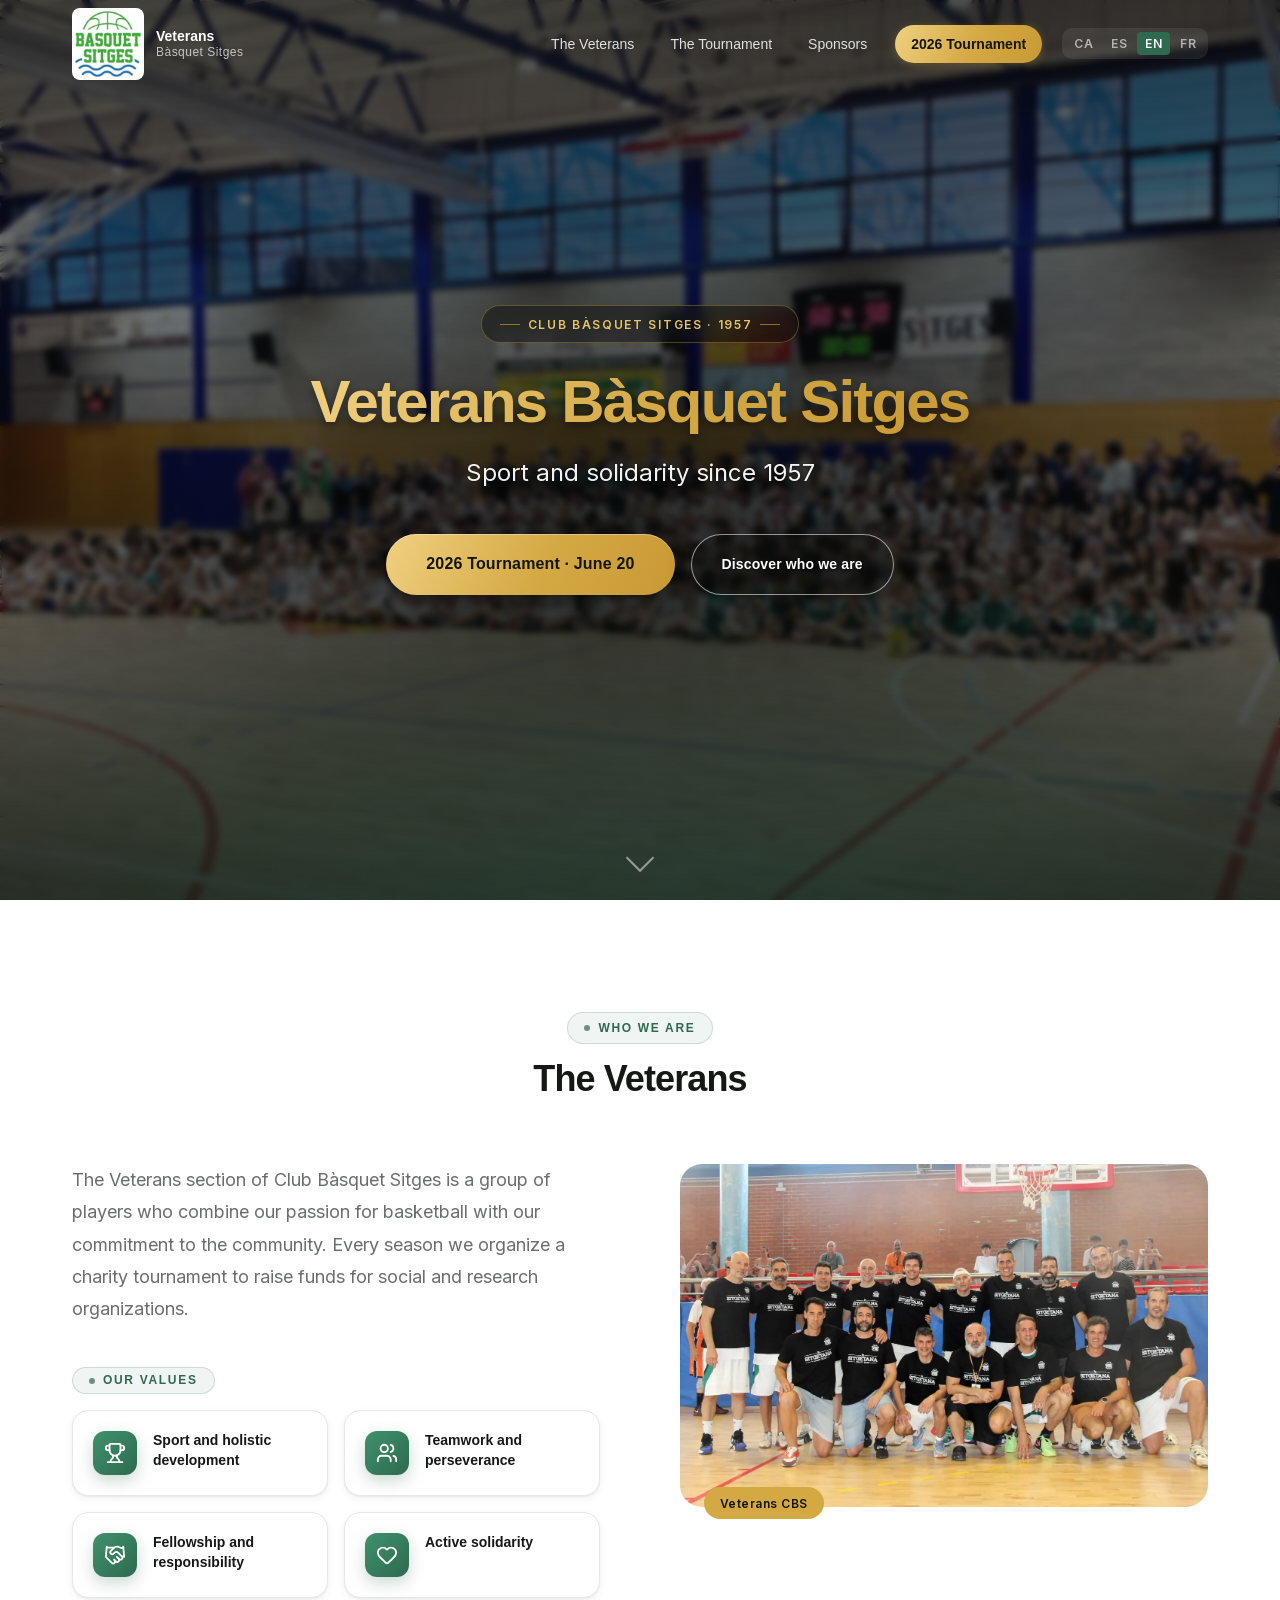
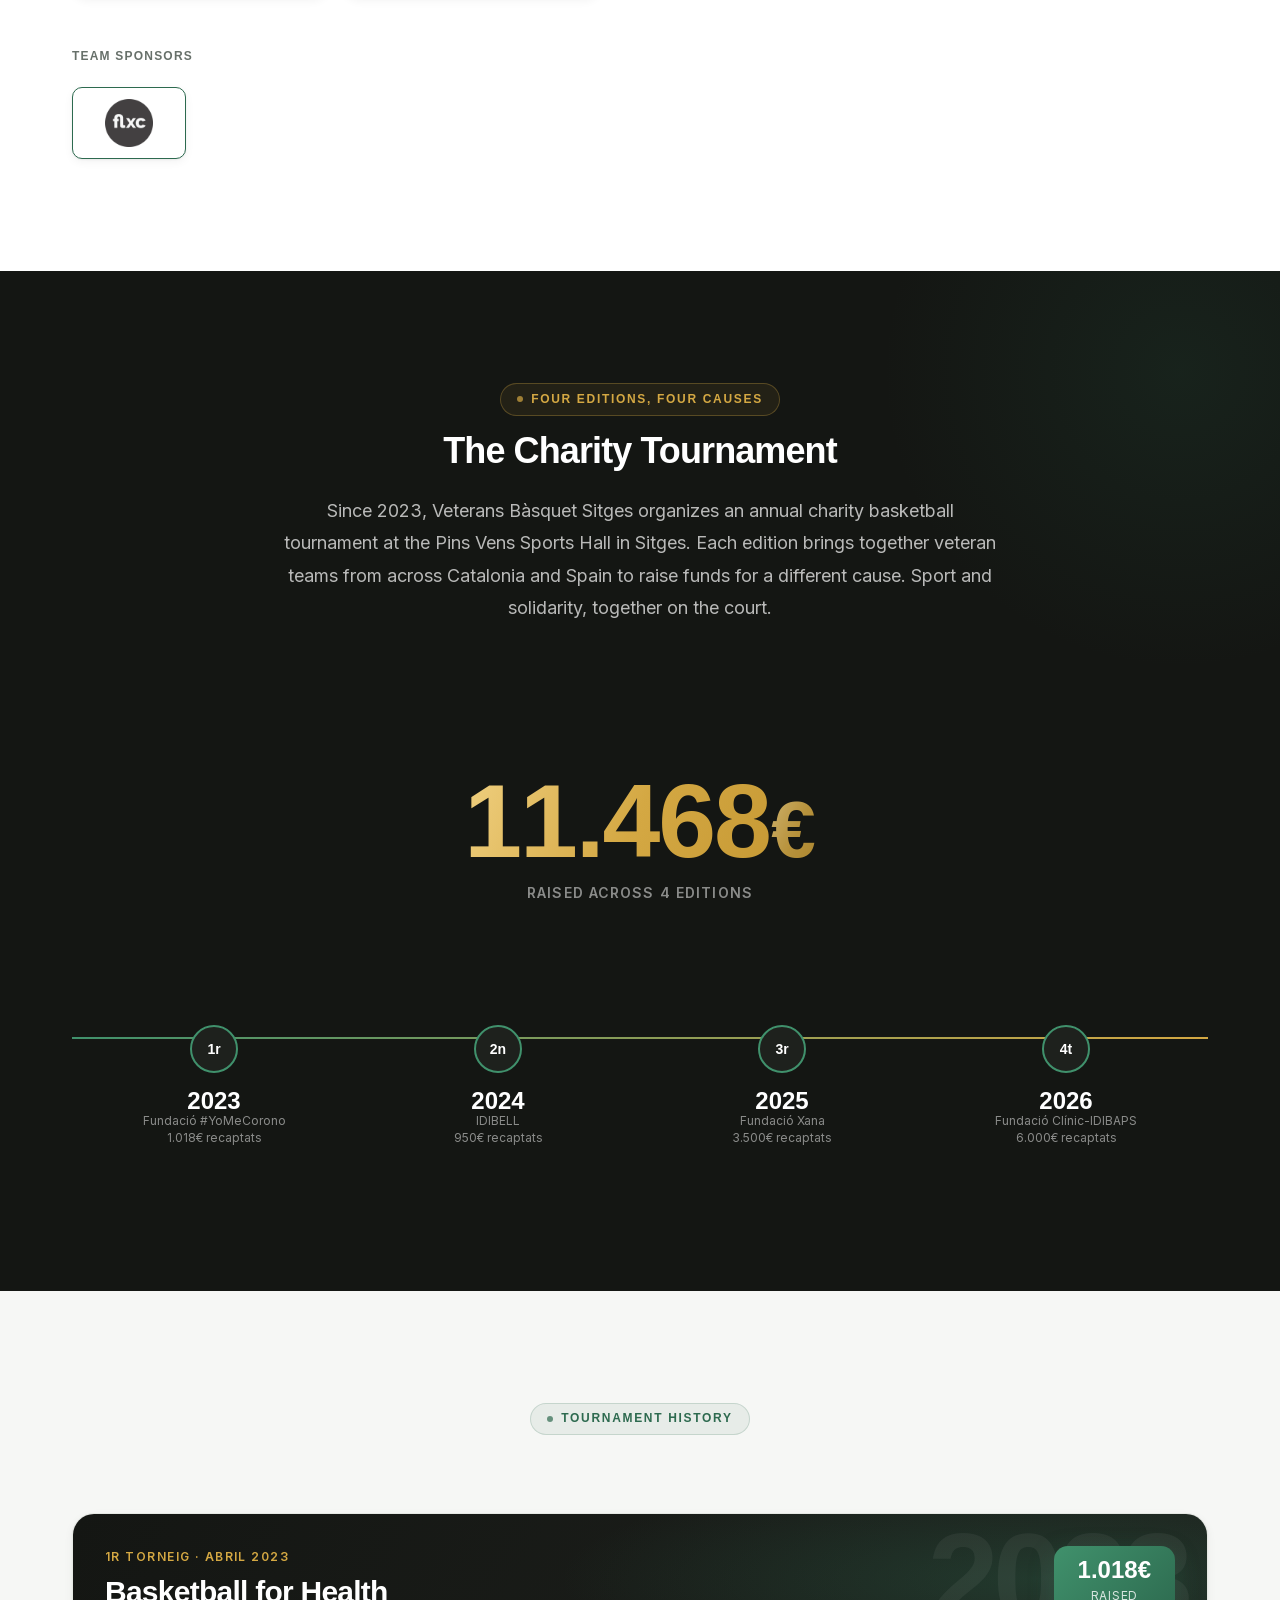
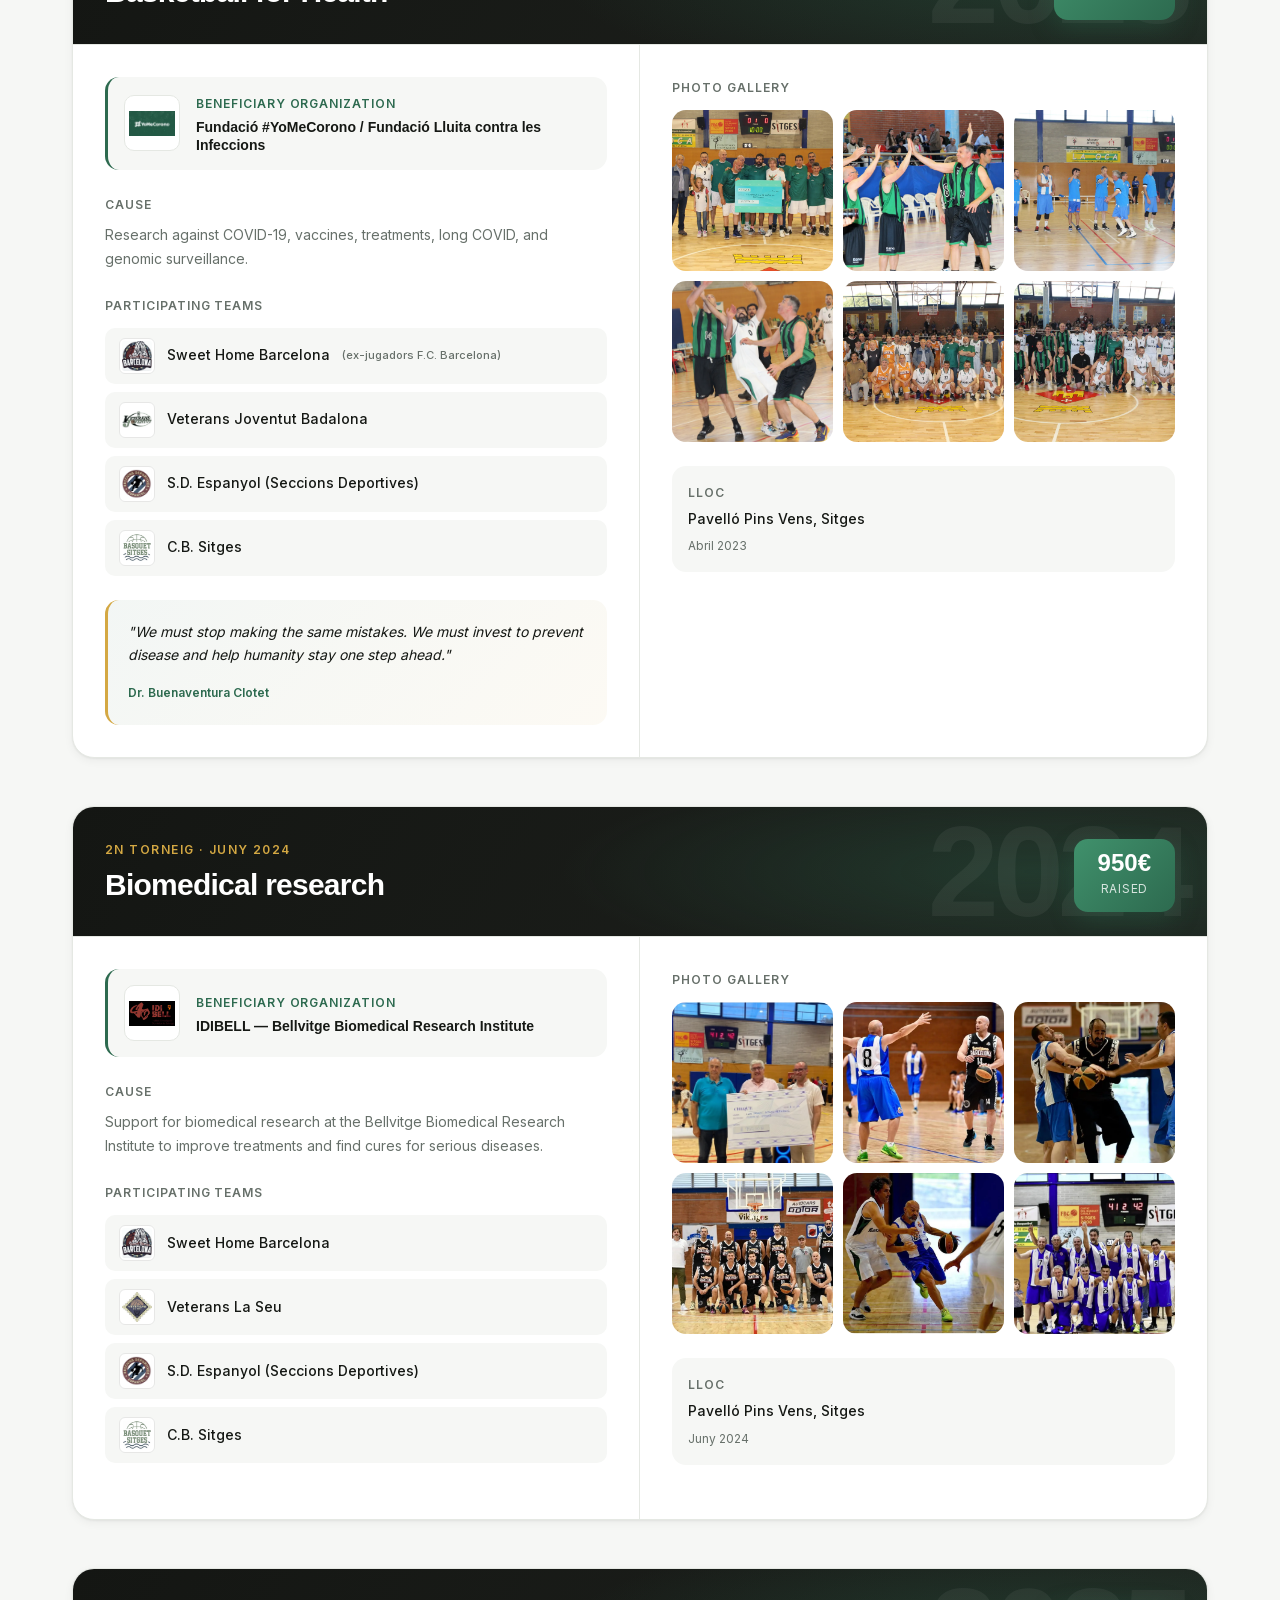
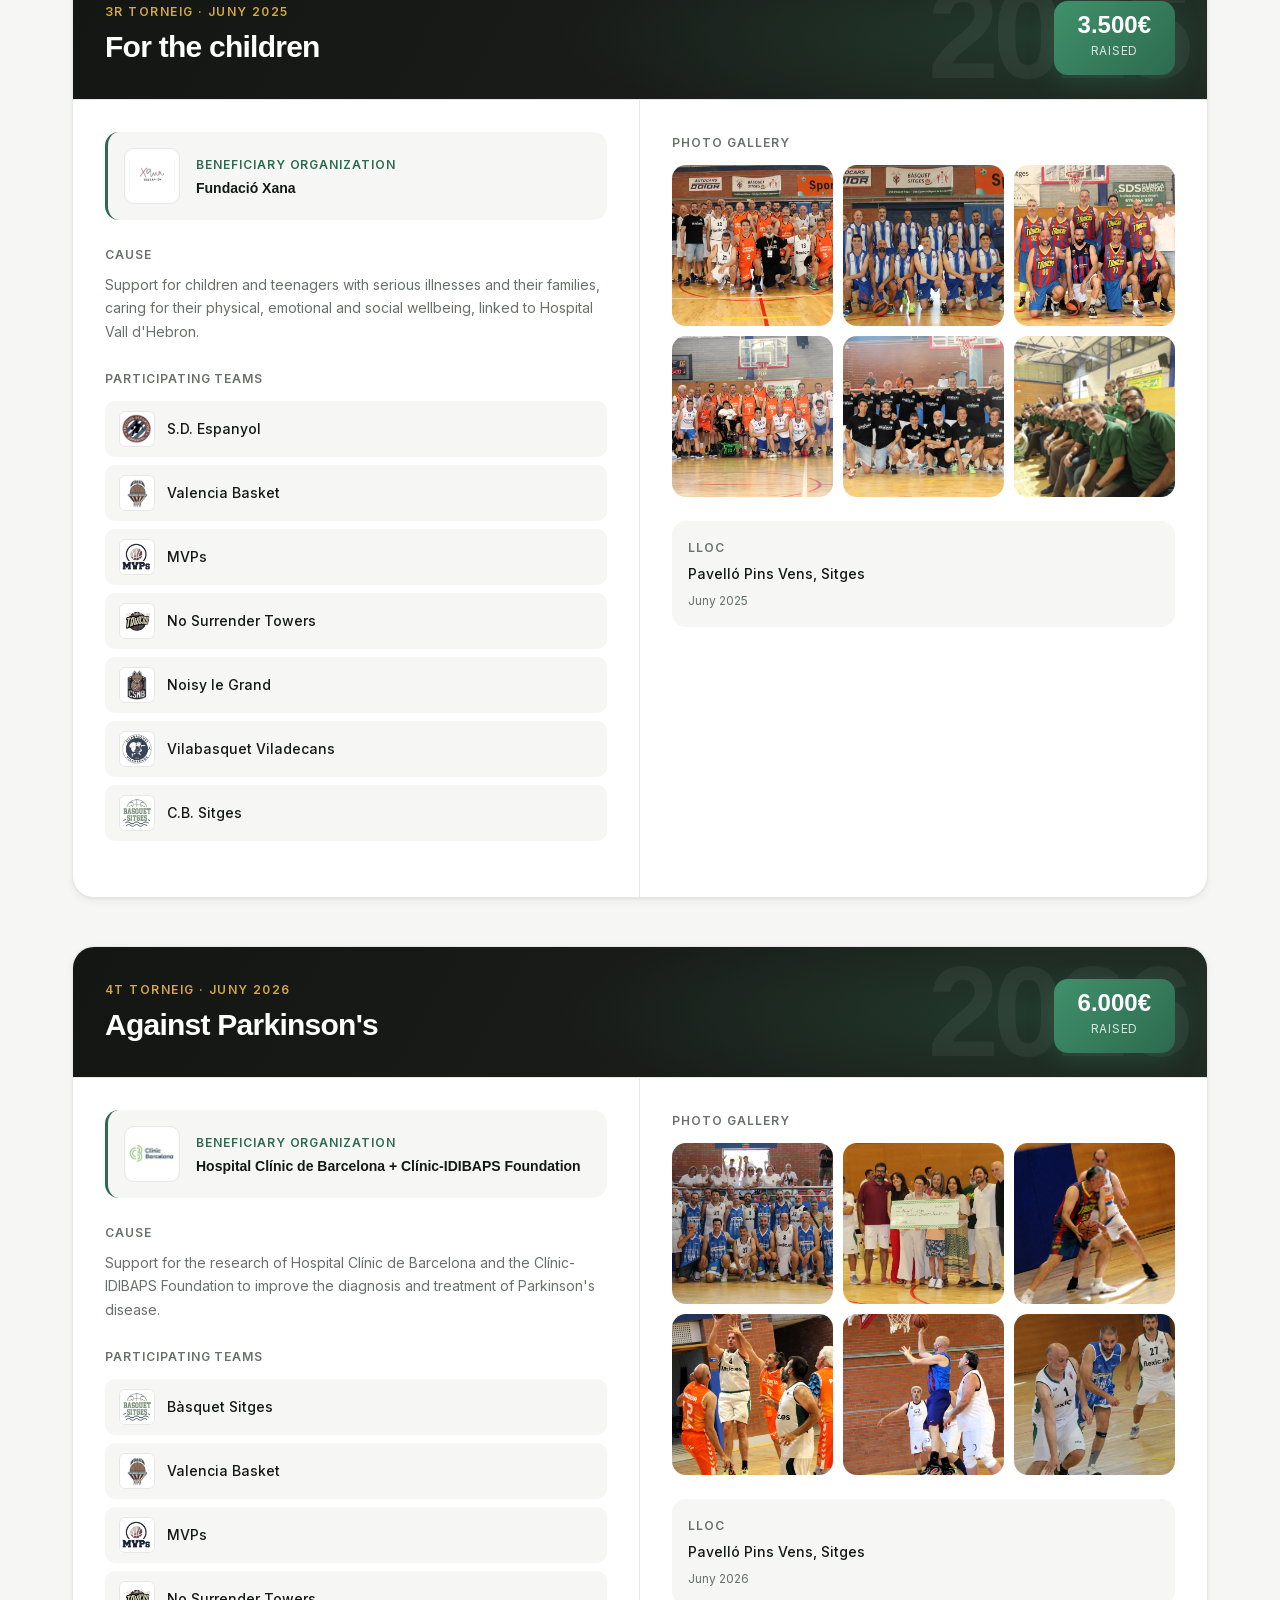
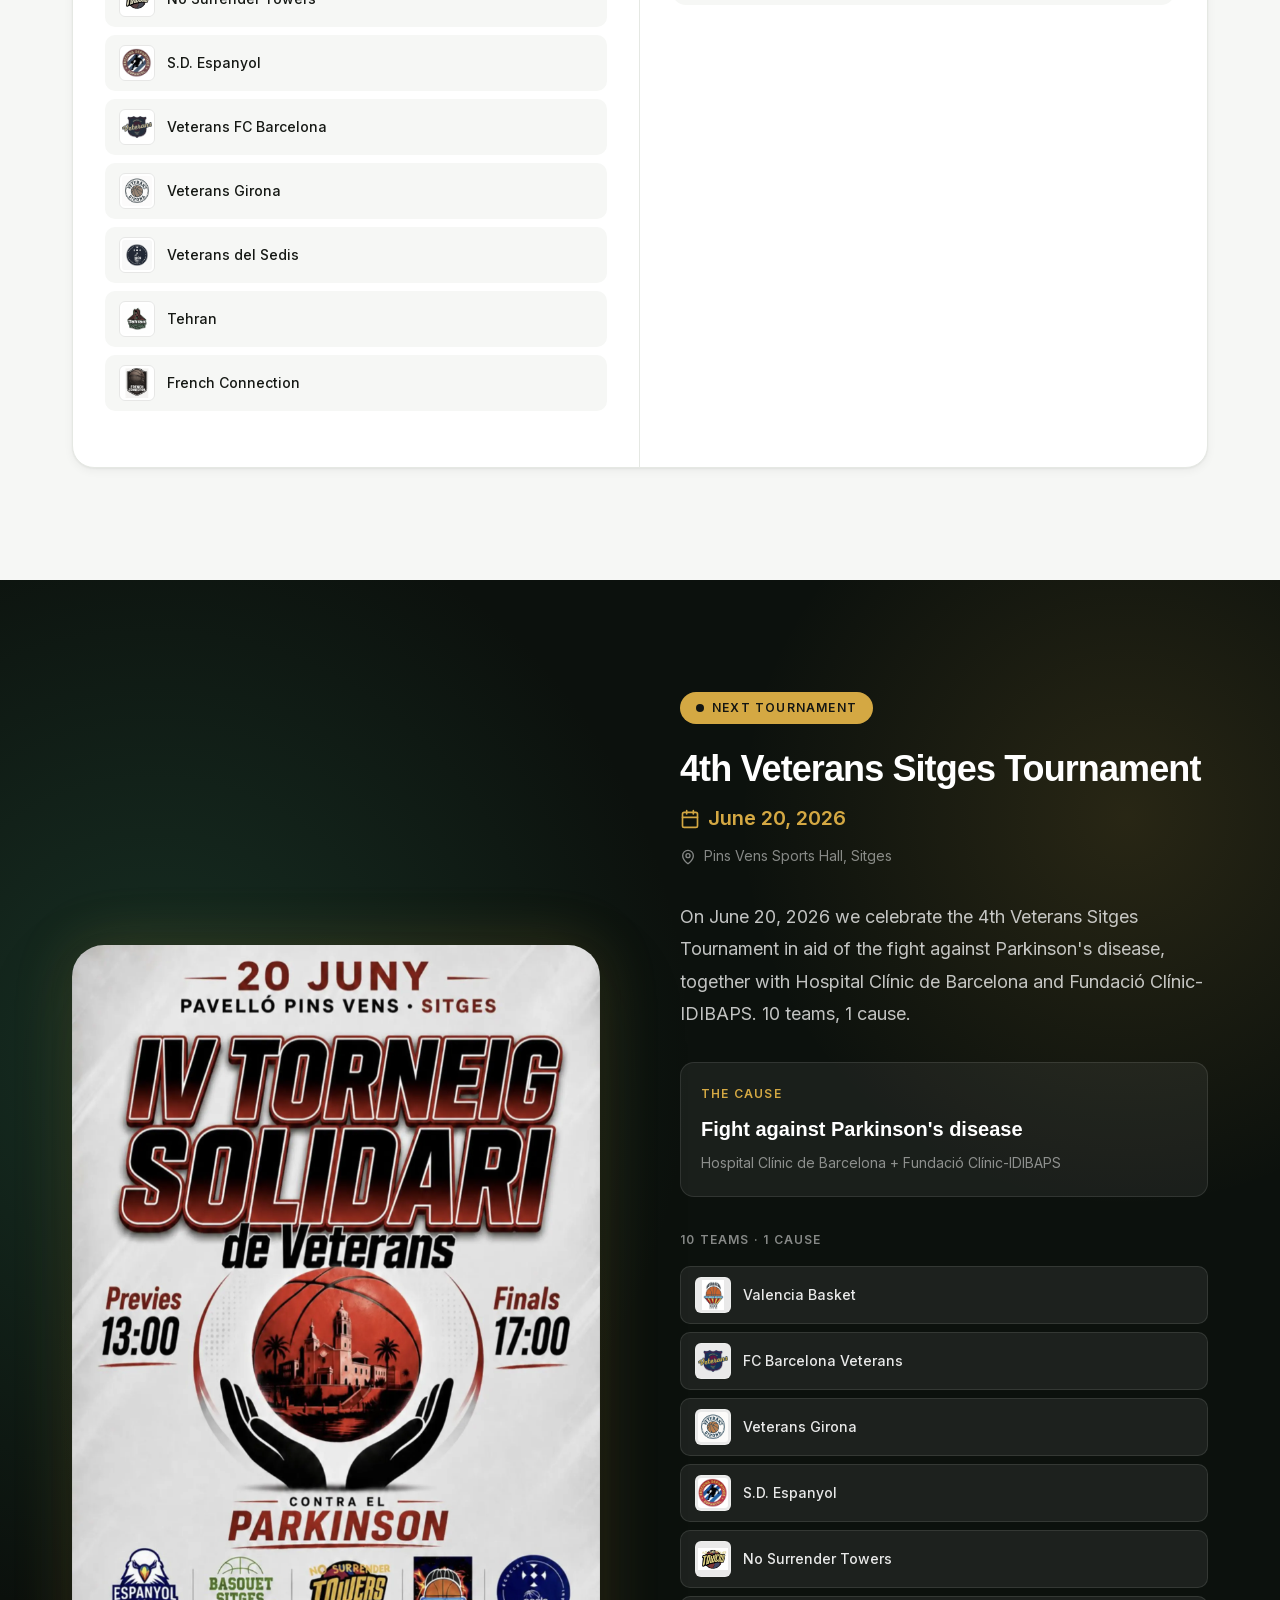
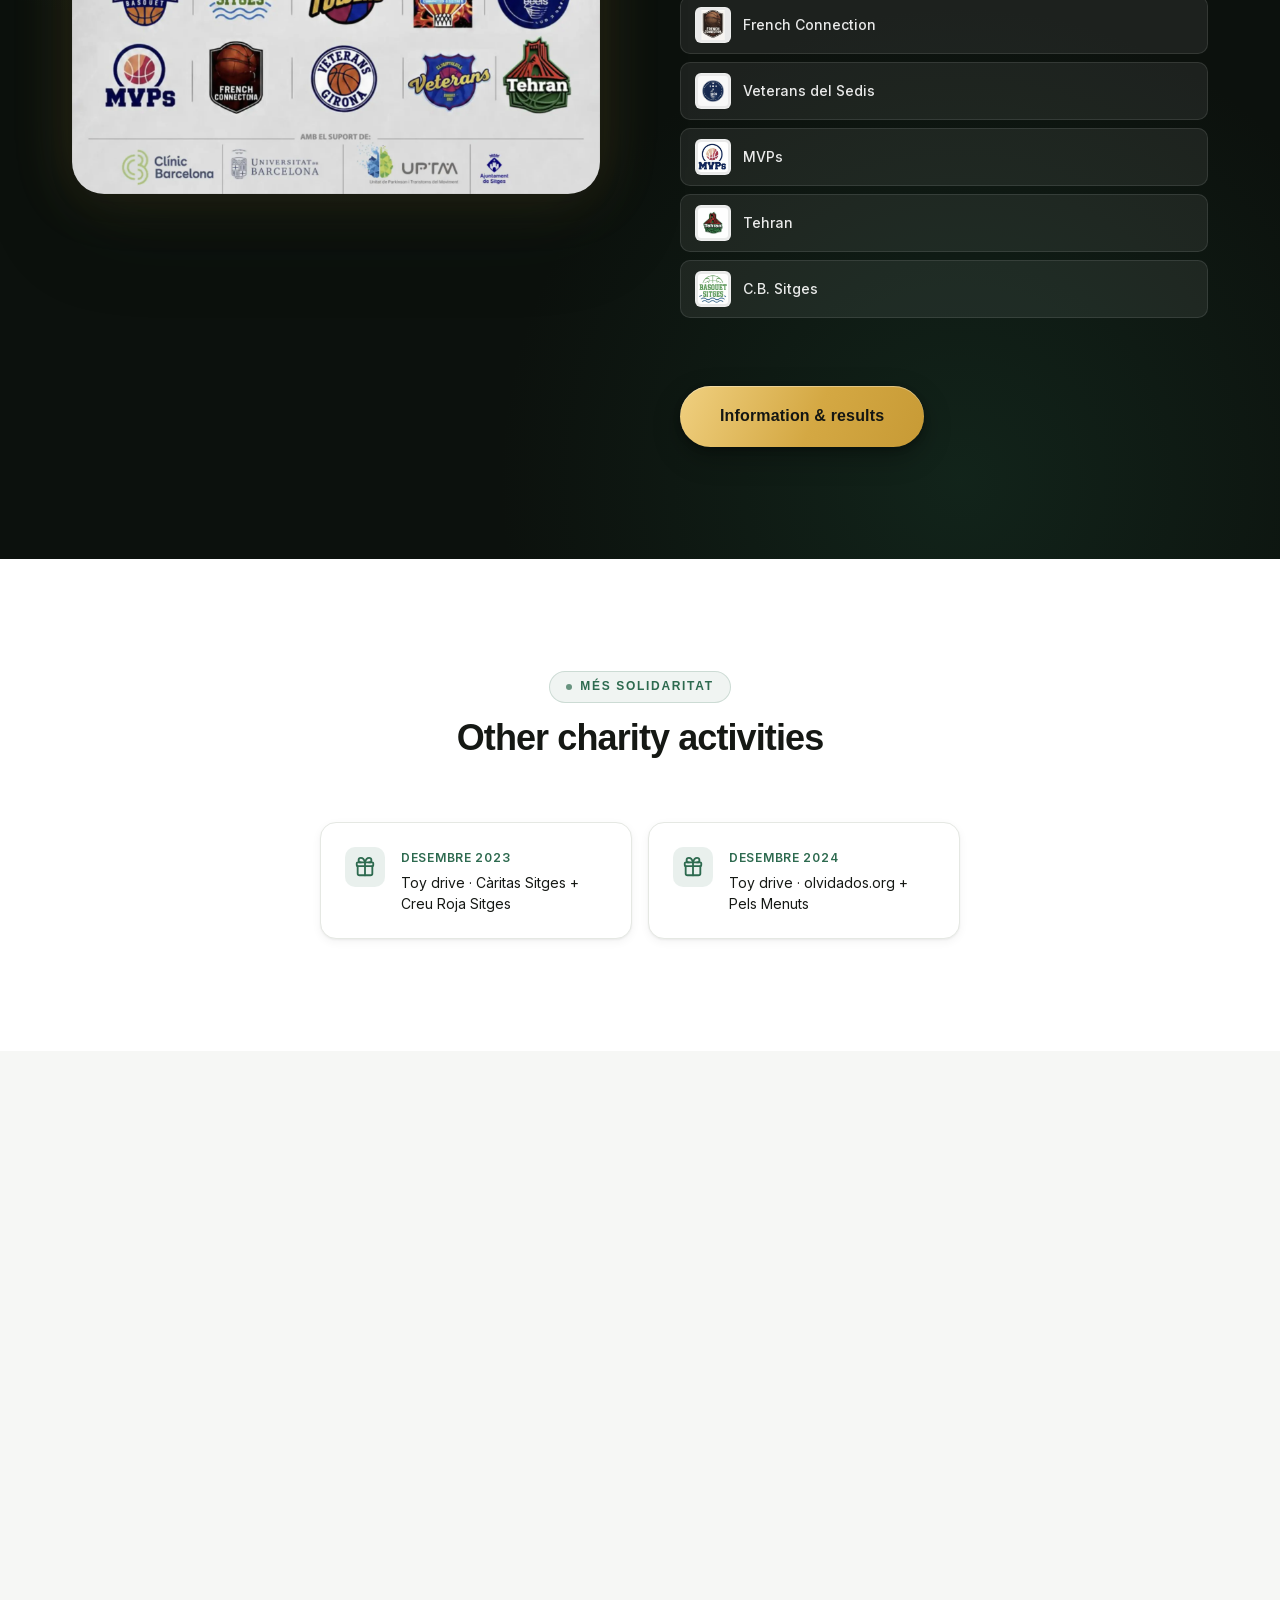
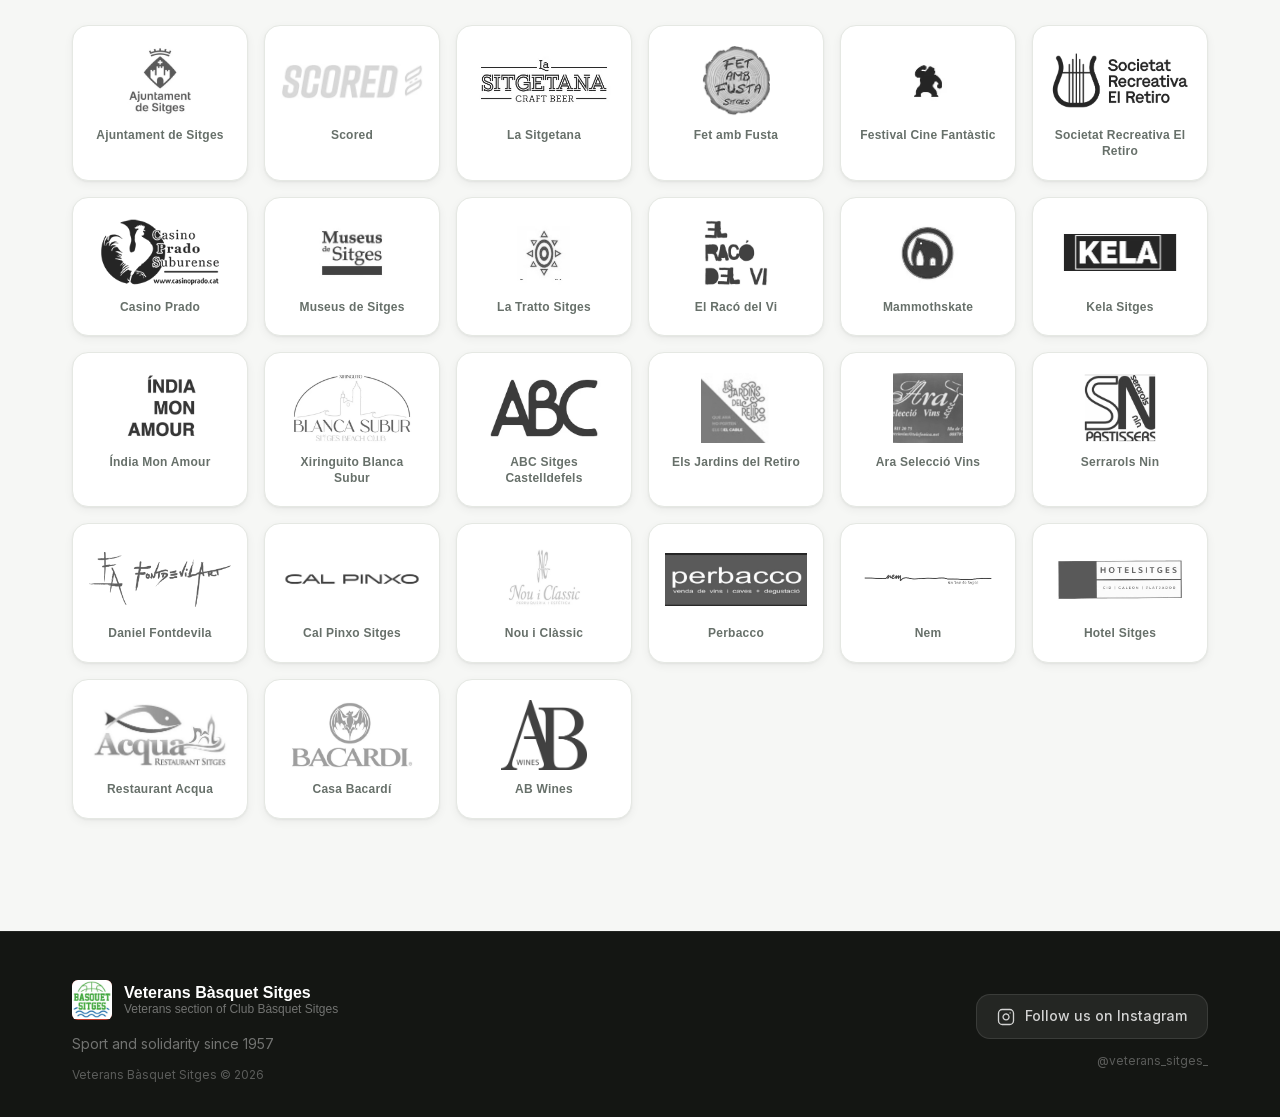
==== commit e2c33cf6: "feat(edicions): fitxa de l'edició 2026 amb galeria de fotos Afegeix la targeta de l'edició 2026 a l'" ====
--- a/index.html
+++ b/index.html
@@ -712,6 +712,121 @@
               <p style="font-size:var(--text-xs); font-weight:600; text-transform:uppercase; letter-spacing:0.08em; color:var(--color-text-muted); margin-bottom:0.25rem;">Lloc</p>
               <p style="font-size:var(--text-sm); font-weight:500; color:var(--color-text);">Pavelló Pins Vens, Sitges</p>
               <p style="font-size:var(--text-xs); color:var(--color-text-muted); margin-top:0.25rem;">Juny 2025</p>
+            </div>
+          </div>
+
+        </div>
+      </article>
+
+      <!-- ─────────────────── EDICIÓ 2026 ─────────────────── -->
+      <article class="edition-card animate-on-scroll" id="edition-2026" aria-labelledby="ed2026-title">
+
+        <div class="edition-header" style="position:relative;">
+          <div class="edition-header__left">
+            <p class="edition-header__num">4t Torneig · Juny 2026</p>
+            <h3 class="edition-header__title" id="ed2026-title" data-i18n="editions.e2026.lema">Contra el Parkinson</h3>
+          </div>
+          <div class="edition-raised">
+            <span class="edition-raised__amount">6.000€</span>
+            <span class="edition-raised__label" data-i18n="editions.raised_label">Recaptat</span>
+          </div>
+          <span class="edition-header__year" aria-hidden="true">2026</span>
+        </div>
+
+        <div class="edition-body">
+
+          <div class="edition-info">
+
+            <div class="edition-foundation">
+              <div class="foundation-logo" aria-hidden="true">
+                <img src="assets/img/fundacions/clinic-barcelona.webp" alt="Logo Hospital Clínic de Barcelona" loading="lazy" />
+              </div>
+              <div class="foundation-info">
+                <p class="foundation-info__label" data-i18n="editions.foundation_label">Entitat beneficiària</p>
+                <p class="foundation-info__name" data-i18n="editions.e2026.foundation">Hospital Clínic de Barcelona + Fundació Clínic-IDIBAPS</p>
+              </div>
+            </div>
+
+            <div class="edition-cause">
+              <p class="edition-cause__label" data-i18n="editions.cause_label">Causa</p>
+              <p class="edition-cause__text" data-i18n="editions.e2026.cause">Suport a la recerca de l'Hospital Clínic de Barcelona i la Fundació Clínic-IDIBAPS per millorar el diagnòstic i el tractament de la malaltia de Parkinson.</p>
+            </div>
+
+            <div class="edition-teams">
+              <p class="edition-teams__title" data-i18n="editions.teams_title">Equips participants</p>
+              <ul class="teams-list">
+                <li class="team-item">
+                  <img src="assets/img/equips/cb-sitges.webp" alt="Bàsquet Sitges" class="team-logo" loading="lazy" />
+                  Bàsquet Sitges
+                </li>
+                <li class="team-item">
+                  <img src="assets/img/equips/valencia-basket.webp" alt="Valencia Basket" class="team-logo" loading="lazy" />
+                  Valencia Basket
+                </li>
+                <li class="team-item">
+                  <img src="assets/img/equips/mvps.webp" alt="MVPs" class="team-logo" loading="lazy" />
+                  MVPs
+                </li>
+                <li class="team-item">
+                  <img src="assets/img/equips/no-surrender-towers.webp" alt="No Surrender Towers" class="team-logo" loading="lazy" />
+                  No Surrender Towers
+                </li>
+                <li class="team-item">
+                  <img src="assets/img/equips/espanyol.webp" alt="S.D. Espanyol" class="team-logo" loading="lazy" />
+                  S.D. Espanyol
+                </li>
+                <li class="team-item">
+                  <img src="assets/img/equips/fcbarcelona-veterans.webp" alt="Veterans FC Barcelona" class="team-logo" loading="lazy" />
+                  Veterans FC Barcelona
+                </li>
+                <li class="team-item">
+                  <img src="assets/img/equips/veterans-girona.webp" alt="Veterans Girona" class="team-logo" loading="lazy" />
+                  Veterans Girona
+                </li>
+                <li class="team-item">
+                  <img src="assets/img/equips/veterans-sedis.webp" alt="Veterans del Sedis" class="team-logo" loading="lazy" />
+                  Veterans del Sedis
+                </li>
+                <li class="team-item">
+                  <img src="assets/img/equips/tehran.webp" alt="Tehran" class="team-logo" loading="lazy" />
+                  Tehran
+                </li>
+                <li class="team-item">
+                  <img src="assets/img/equips/french-connection.webp" alt="French Connection" class="team-logo" loading="lazy" />
+                  French Connection
+                </li>
+              </ul>
+            </div>
+
+          </div>
+
+          <div class="edition-gallery">
+            <p class="edition-gallery__title" data-i18n="editions.photos_title">Galeria de fotos</p>
+            <div class="gallery-grid">
+              <div class="gallery-item" data-lightbox="gallery-2026" data-caption="Foto conjunta dels equips — Torneig 2026">
+                <img src="assets/img/torneig-2026/foto-01.webp" alt="Foto conjunta dels equips — Torneig 2026" loading="lazy" />
+              </div>
+              <div class="gallery-item" data-lightbox="gallery-2026" data-caption="Entrega del xec solidari de 6.000€ a la Fundació Clínic-IDIBAPS">
+                <img src="assets/img/torneig-2026/foto-02.webp" alt="Entrega del xec solidari de 6.000€ a la Fundació Clínic-IDIBAPS" loading="lazy" />
+              </div>
+              <div class="gallery-item" data-lightbox="gallery-2026" data-caption="No Surrender Towers vs Veterans Girona">
+                <img src="assets/img/torneig-2026/foto-03.webp" alt="No Surrender Towers vs Veterans Girona" loading="lazy" />
+              </div>
+              <div class="gallery-item" data-lightbox="gallery-2026" data-caption="Acció de joc — Torneig 2026">
+                <img src="assets/img/torneig-2026/foto-04.webp" alt="Acció de joc — Torneig 2026" loading="lazy" />
+              </div>
+              <div class="gallery-item" data-lightbox="gallery-2026" data-caption="Veterans FC Barcelona vs Tehran">
+                <img src="assets/img/torneig-2026/foto-05.webp" alt="Veterans FC Barcelona vs Tehran" loading="lazy" />
+              </div>
+              <div class="gallery-item" data-lightbox="gallery-2026" data-caption="Acció de joc — Torneig 2026">
+                <img src="assets/img/torneig-2026/foto-06.webp" alt="Acció de joc — Torneig 2026" loading="lazy" />
+              </div>
+            </div>
+
+            <div style="padding:1rem; background:var(--color-bg-alt); border-radius:var(--radius); margin-top:1rem;">
+              <p style="font-size:var(--text-xs); font-weight:600; text-transform:uppercase; letter-spacing:0.08em; color:var(--color-text-muted); margin-bottom:0.25rem;">Lloc</p>
+              <p style="font-size:var(--text-sm); font-weight:500; color:var(--color-text);">Pavelló Pins Vens, Sitges</p>
+              <p style="font-size:var(--text-xs); color:var(--color-text-muted); margin-top:0.25rem;">Juny 2026</p>
             </div>
           </div>
 
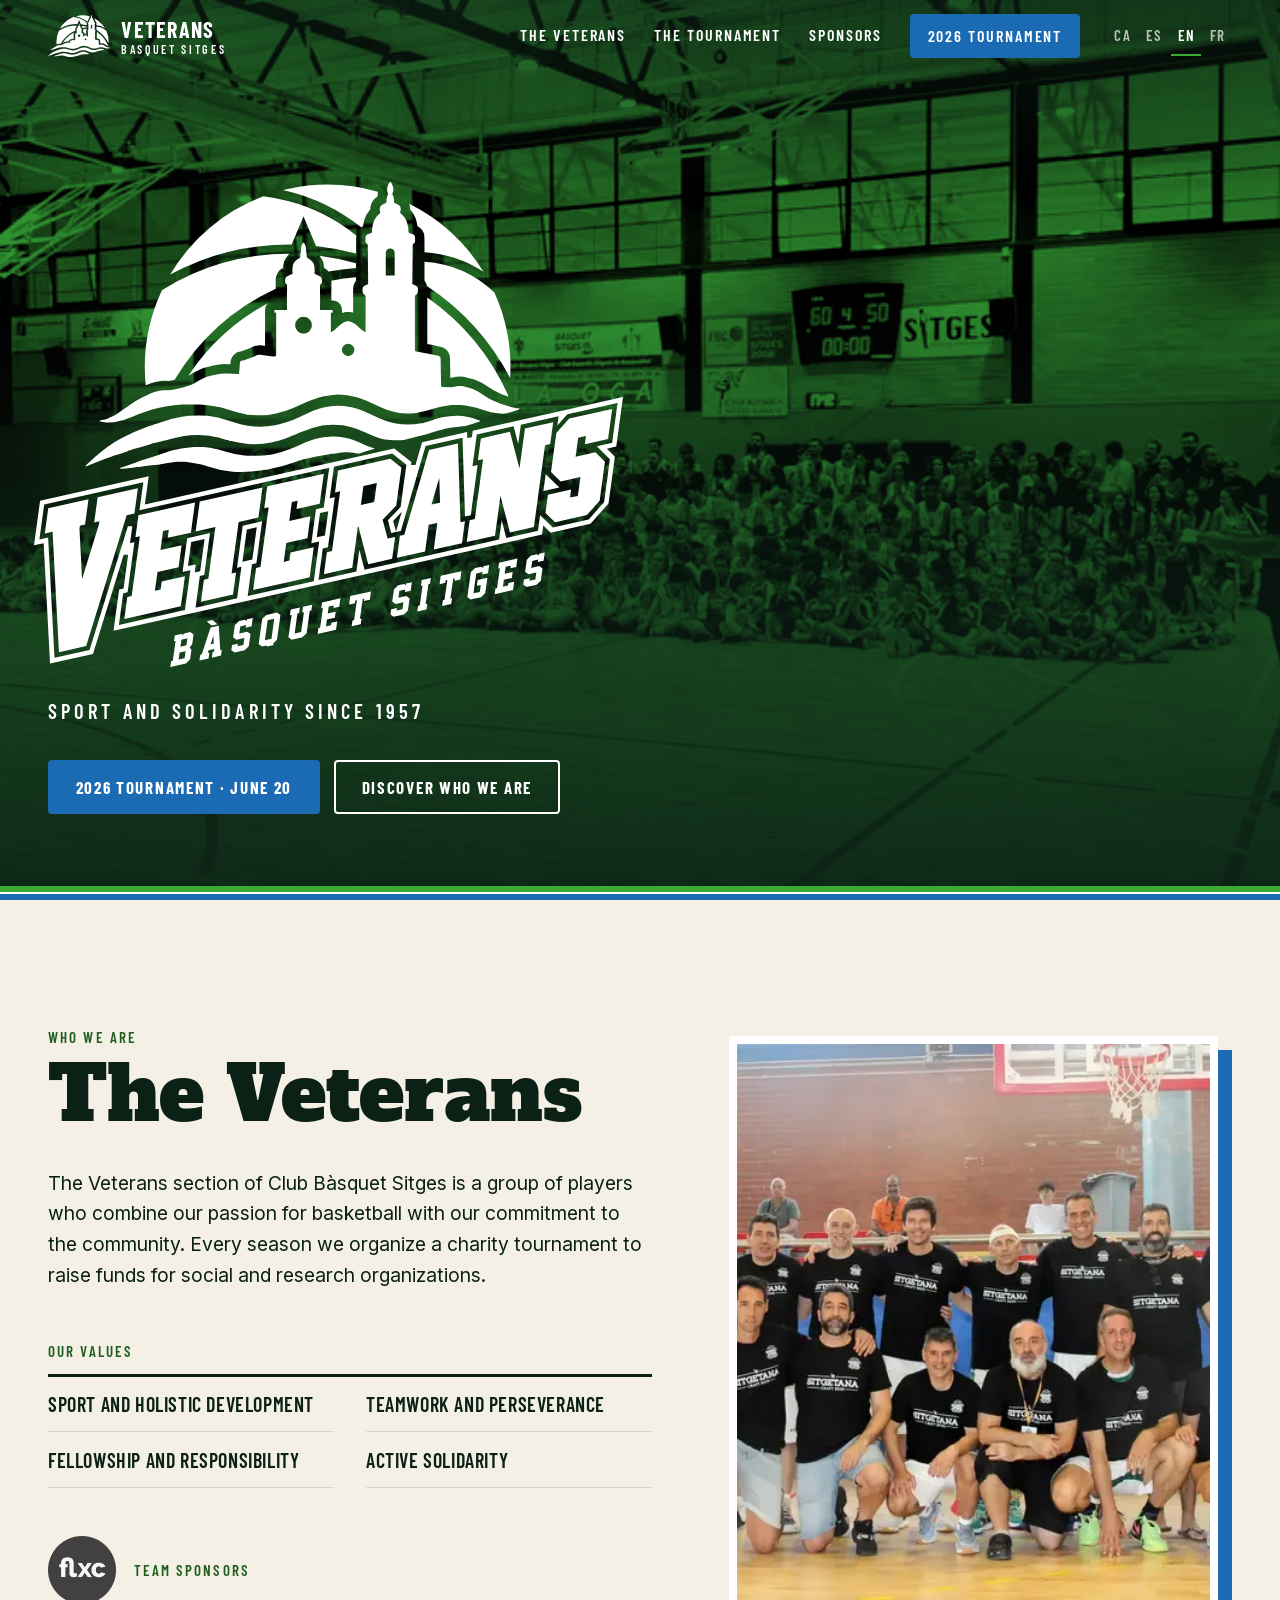
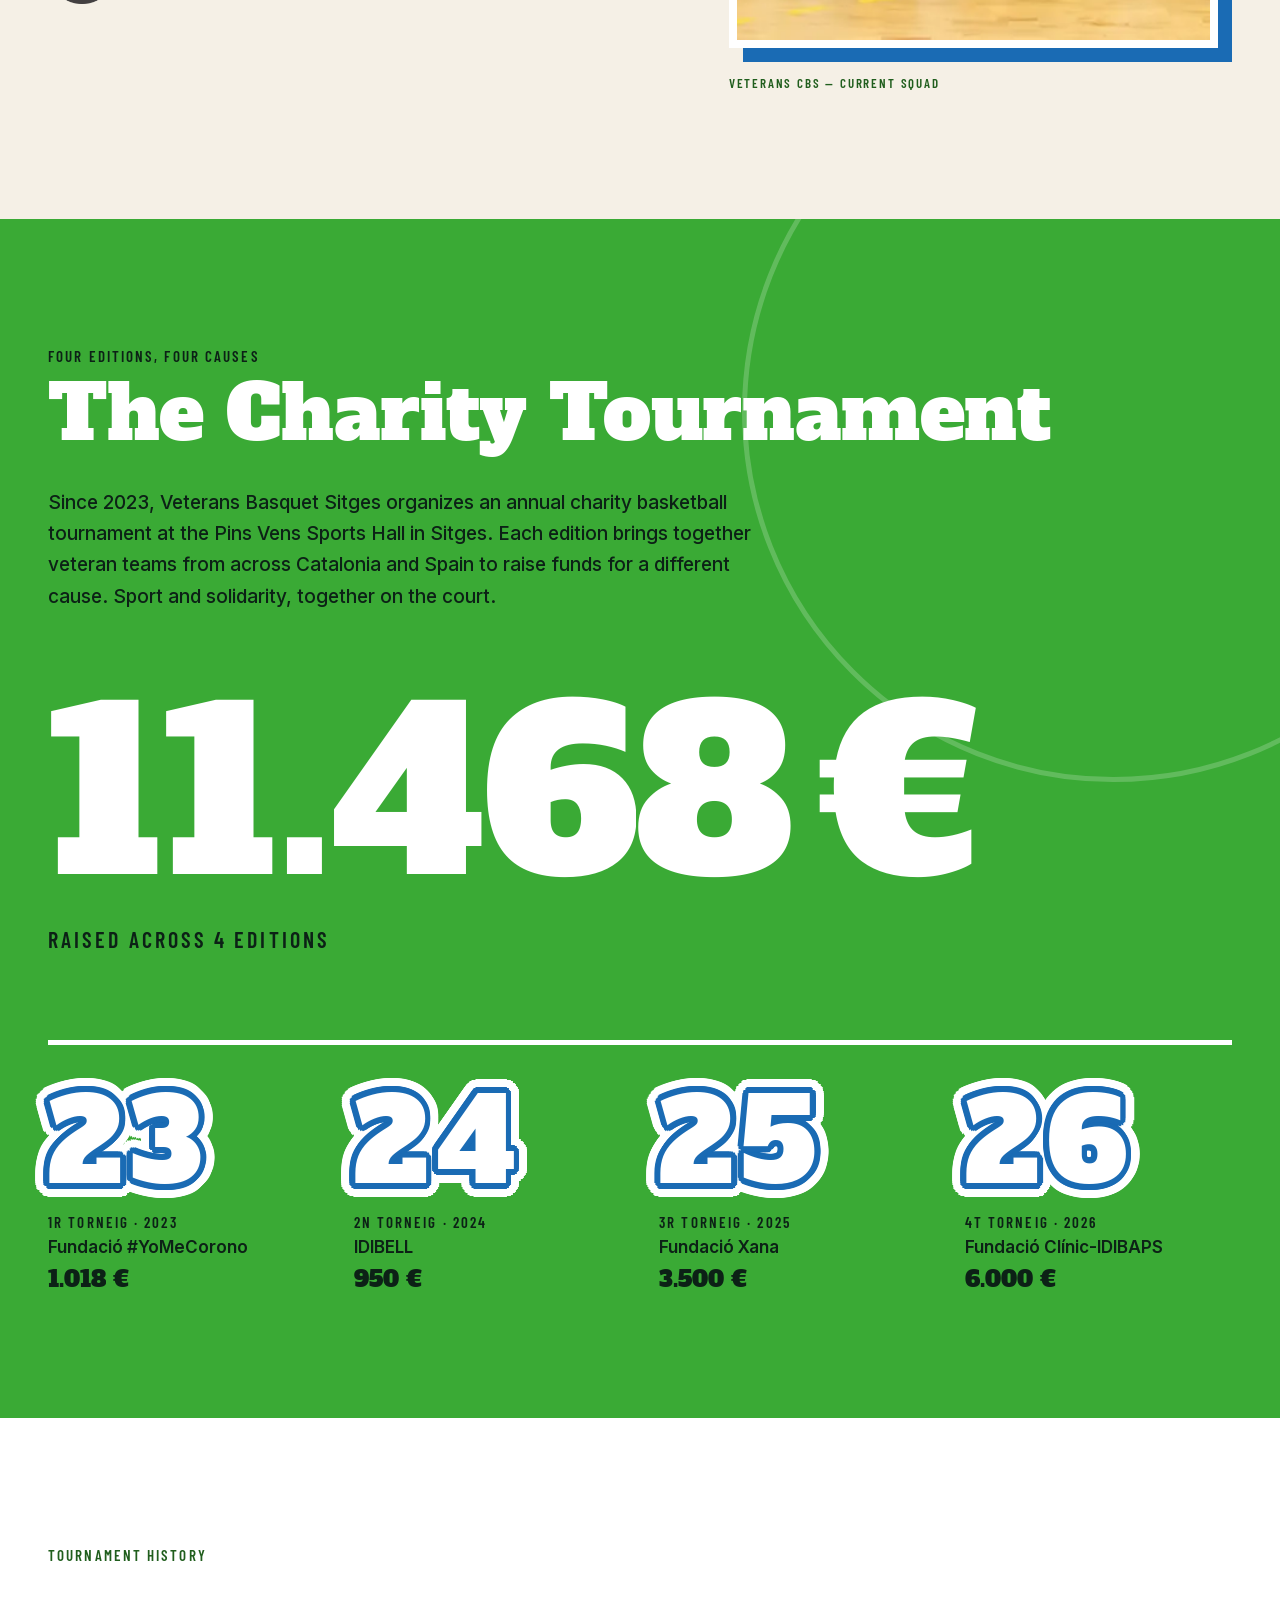
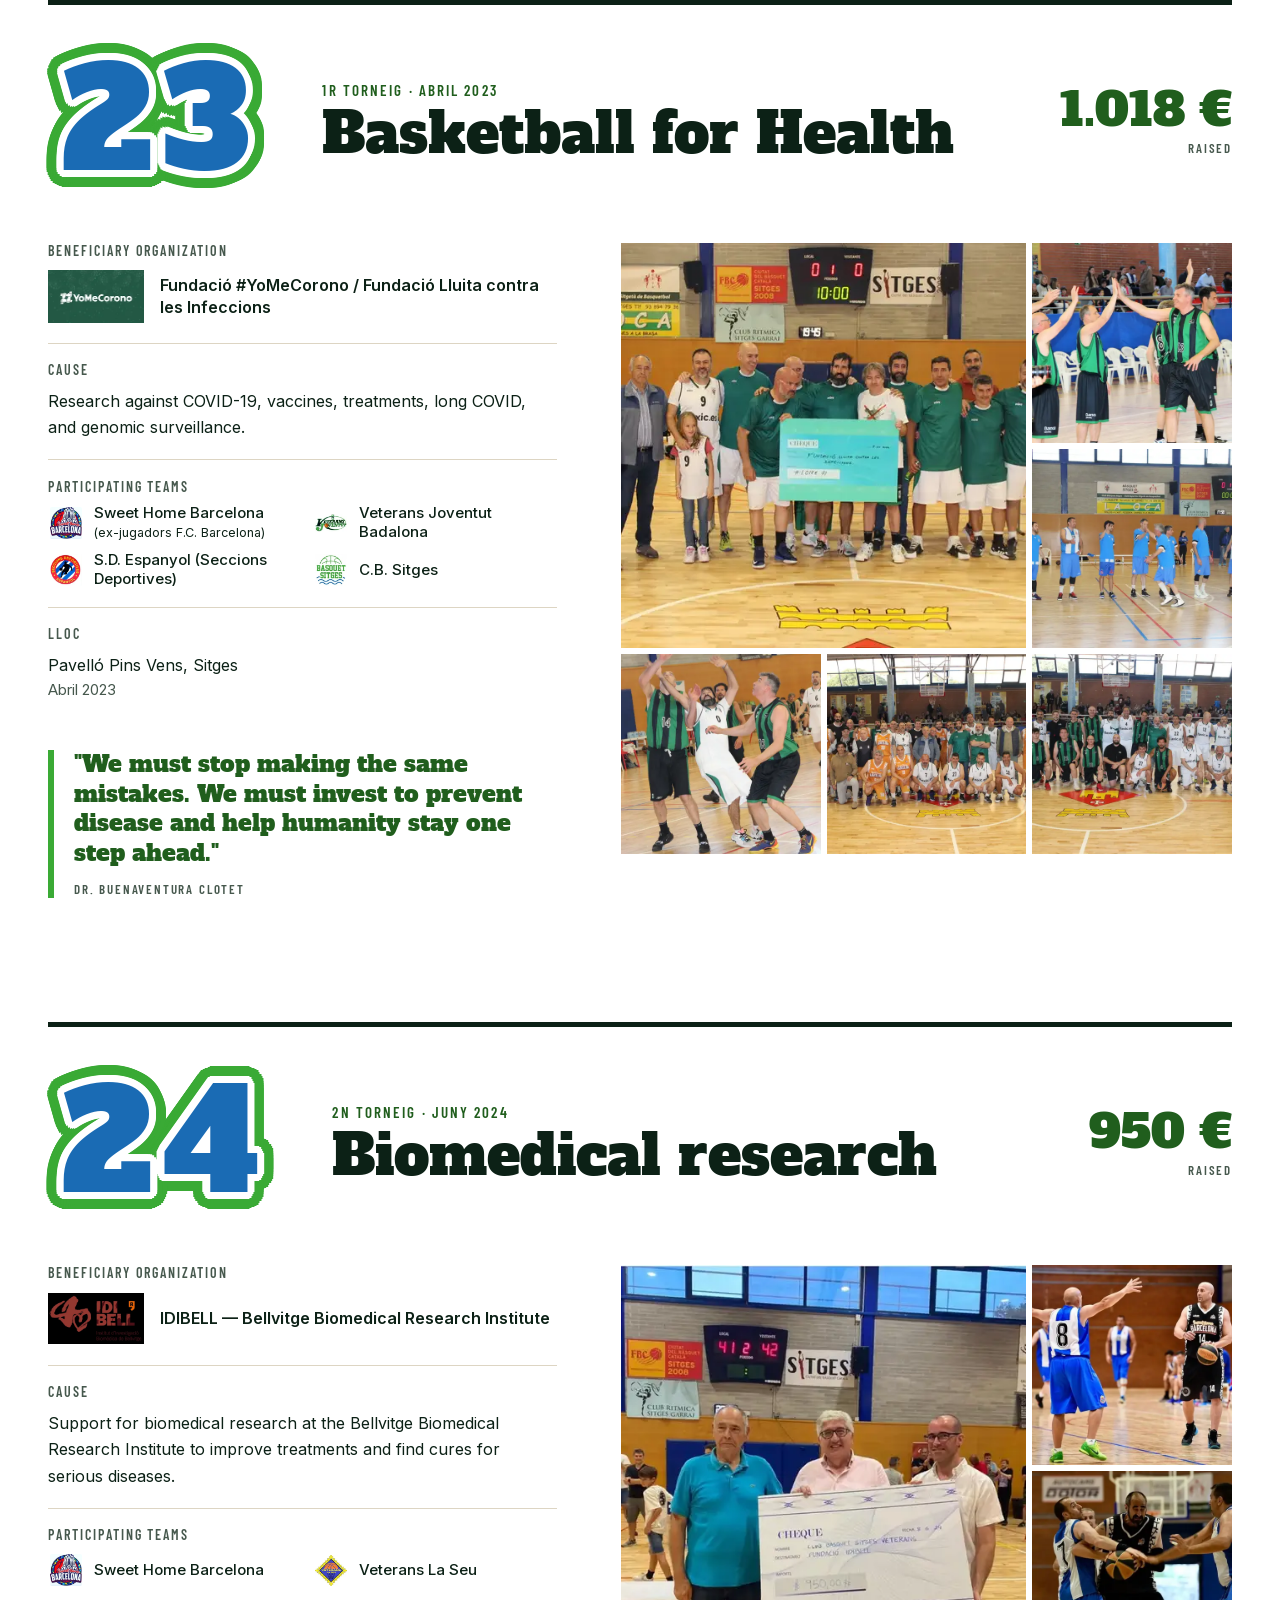
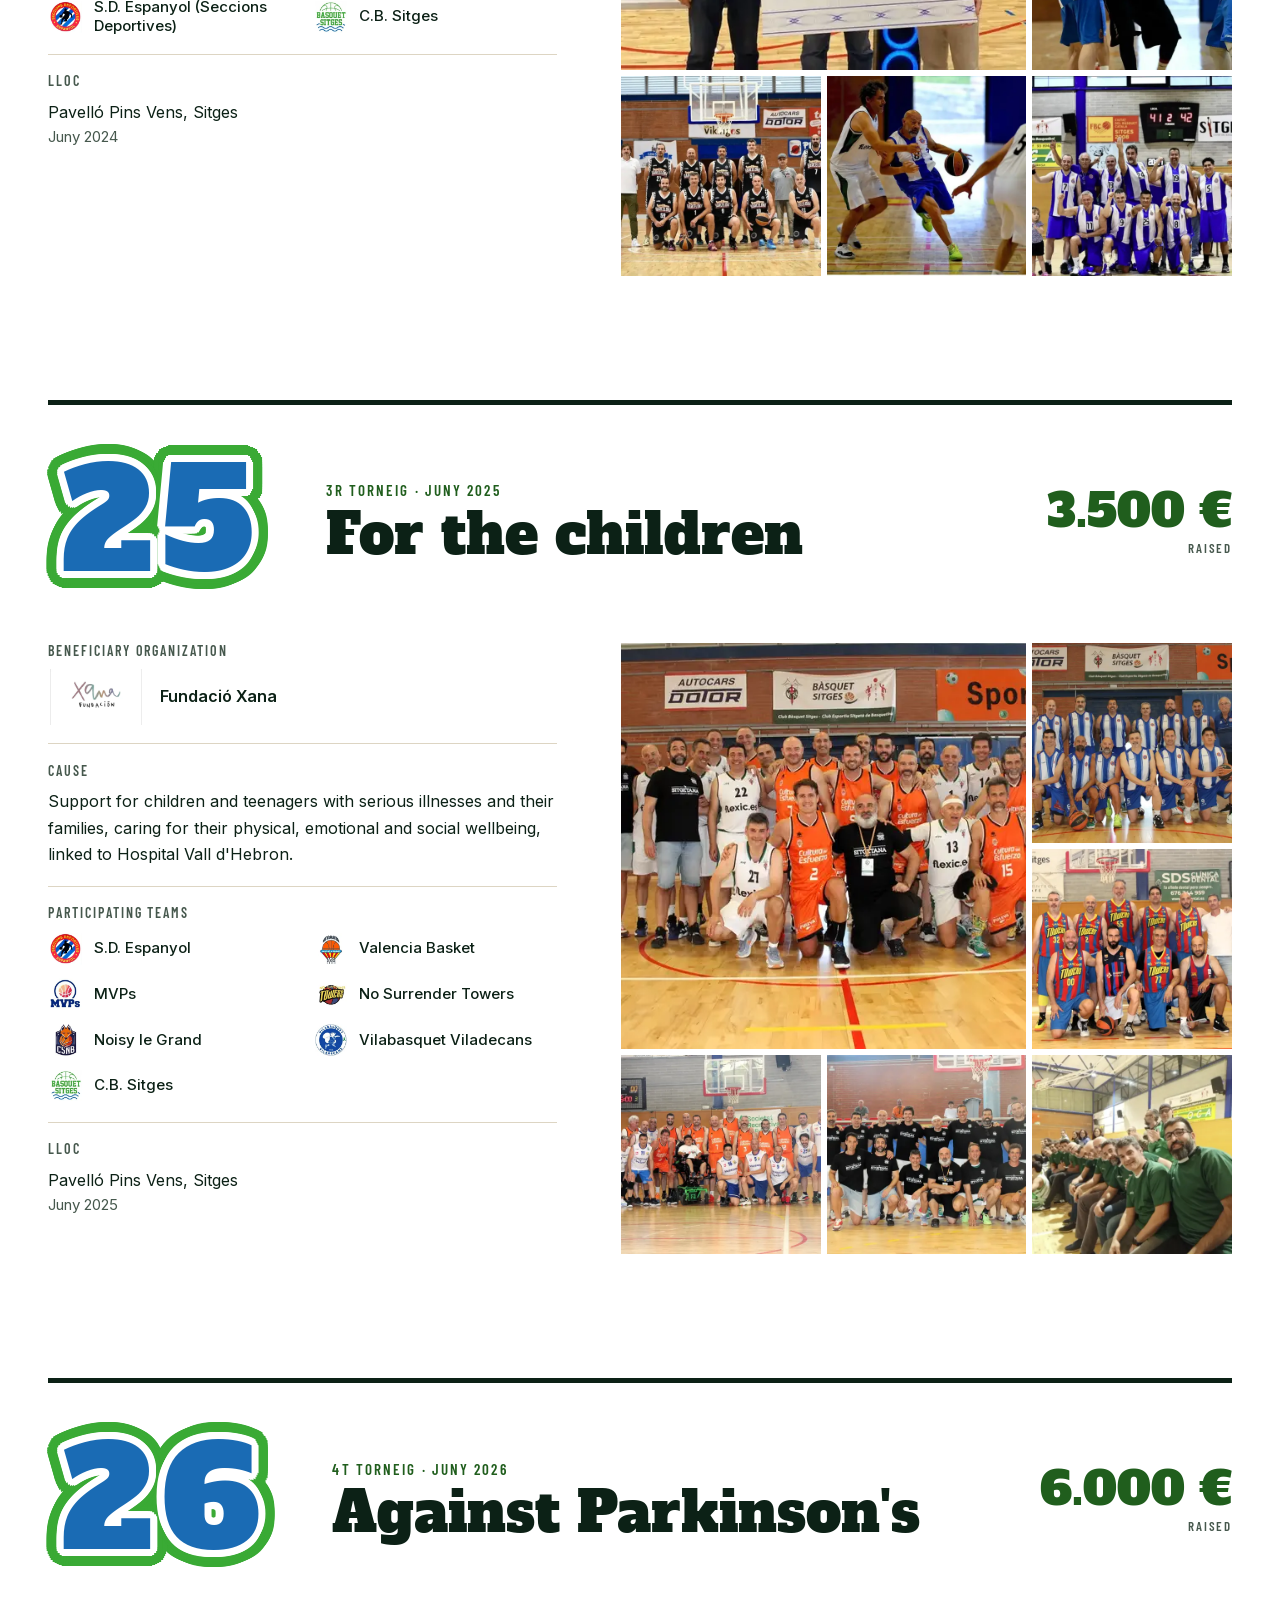
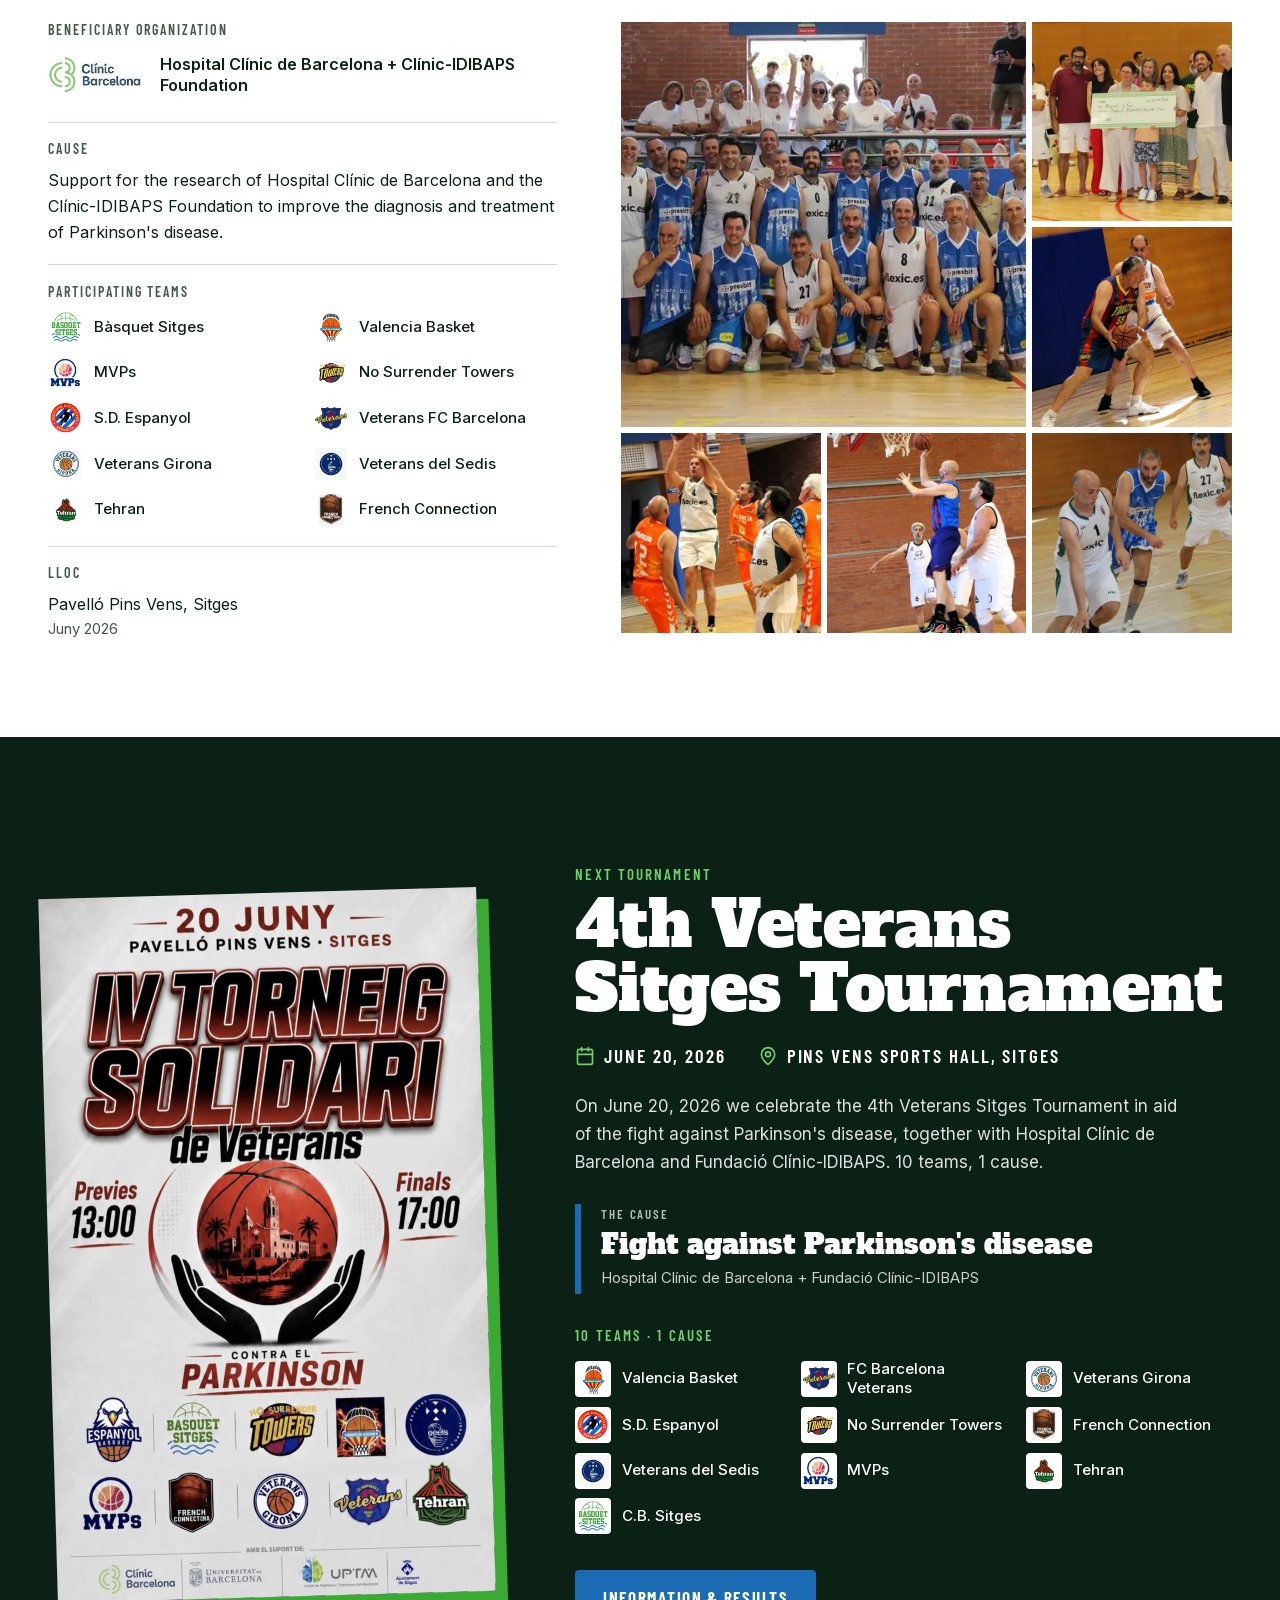
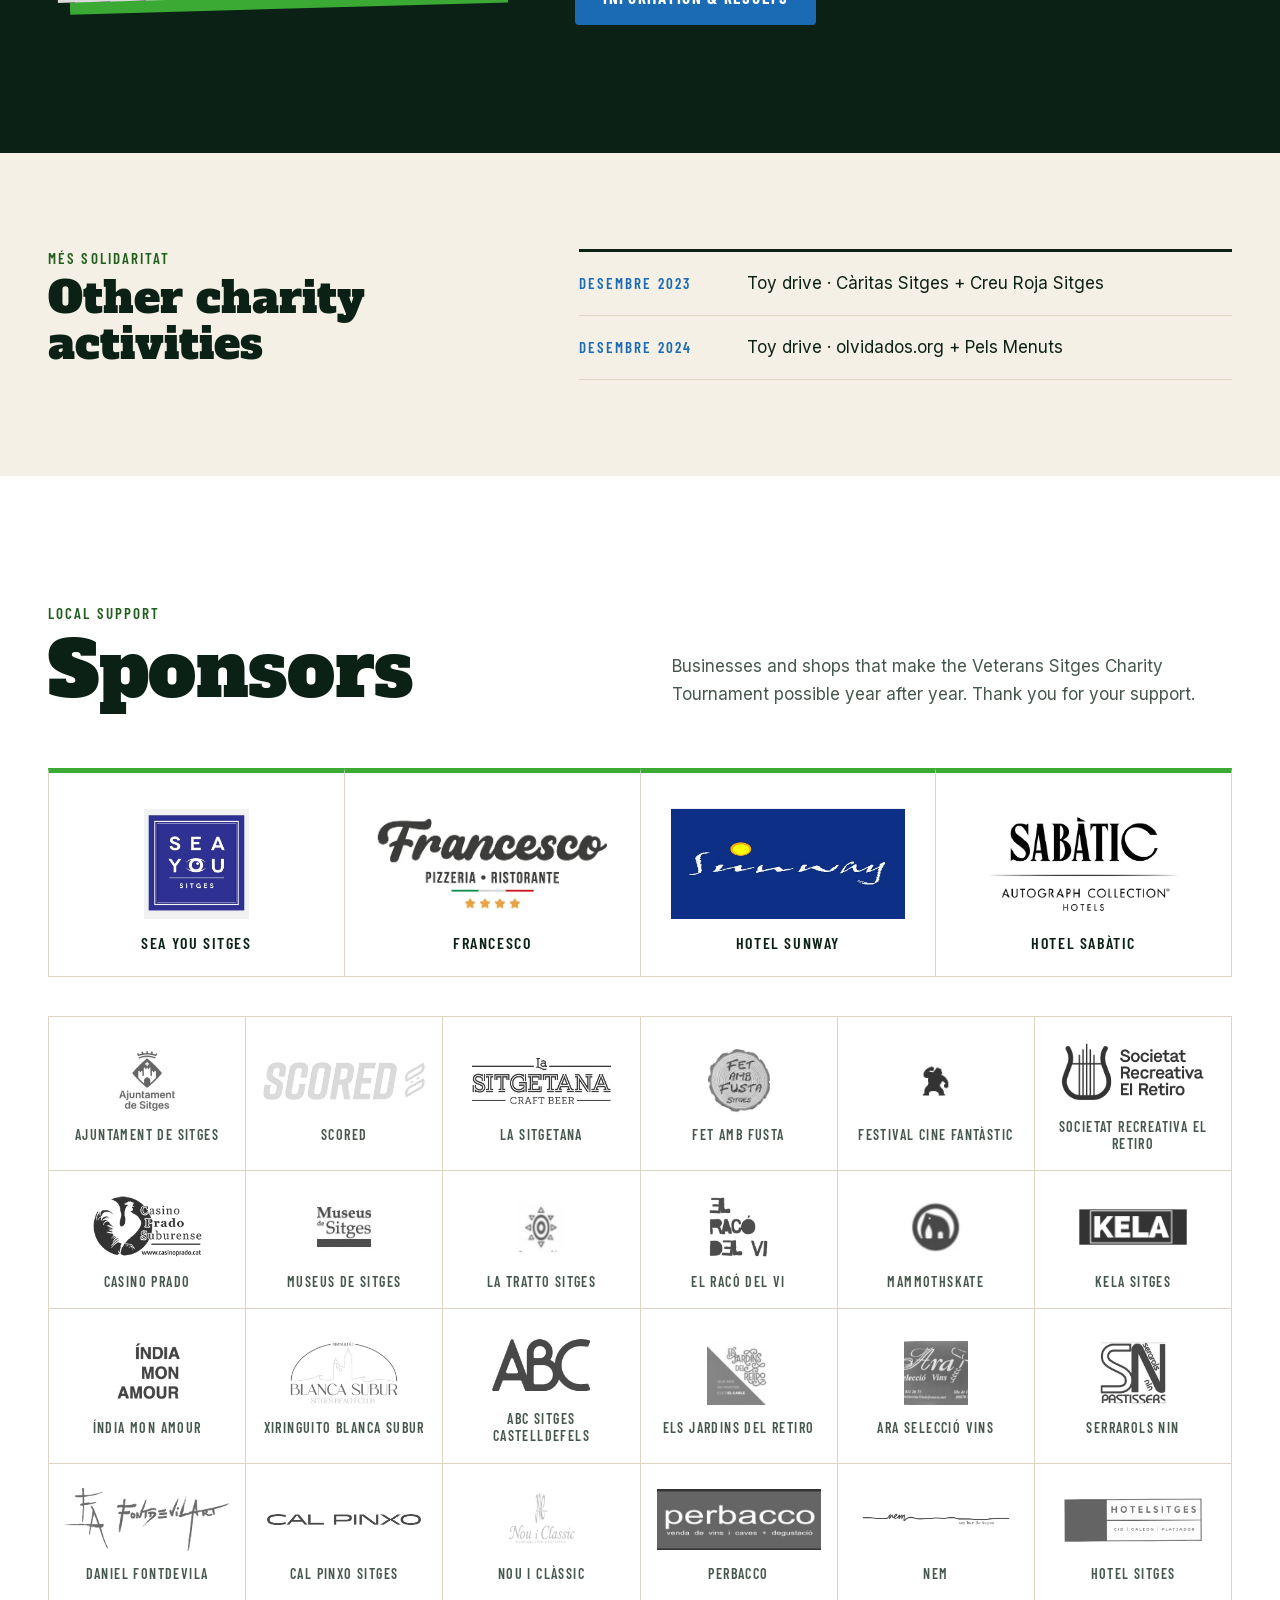
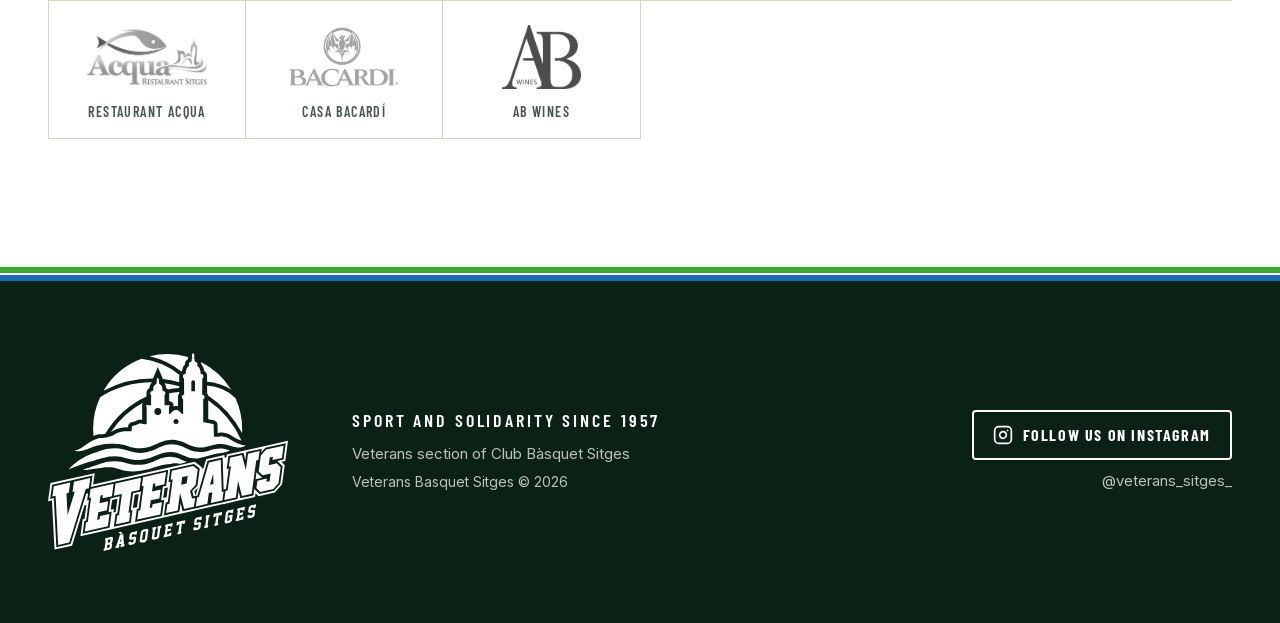
==== commit 372ec959: "feat(marca): redisseny de la portada i del torneig amb la marca Varsity Portada (index.html) refeta " ====
--- a/index.html
+++ b/index.html
@@ -7,7 +7,7 @@
   <meta name="keywords" content="bàsquet Sitges, veterans bàsquet, torneig solidari, Pavelló Pins Vens, Parkinson, Club Bàsquet Sitges, esport solidari, Sitges 2026" />
   <meta name="author" content="Club Bàsquet Sitges" />
   <meta name="robots" content="index, follow, max-image-preview:large" />
-  <meta name="theme-color" content="#141613" />
+  <meta name="theme-color" content="#0C2116" />
   <link rel="canonical" href="https://veterans.clubbasquetsitges.com/" />
 
   <!-- hreflang (4 idiomes amb mateixa URL) -->
@@ -19,14 +19,18 @@
 
   <!-- Preload del LCP (hero) — variant segons amplada de pantalla -->
   <link rel="preload" as="image" href="assets/img/hero-sitges.webp" media="(min-width: 901px)" fetchpriority="high" />
-  <link rel="preload" as="image" href="assets/img/hero-sitges-mobile.webp" media="(max-width: 900px)" fetchpriority="high" />
+  <link rel="preload" as="image" href="assets/img/hero-sitges-840.webp" media="(max-width: 600px)" fetchpriority="high" />
+  <link rel="preload" as="image" href="assets/img/hero-sitges-mobile.webp" media="(min-width: 601px) and (max-width: 900px)" fetchpriority="high" />
+
+  <!-- El logo del hero és l'element més gran del primer pantallazo -->
+  <link rel="preload" as="image" type="image/svg+xml" href="assets/img/brand/logo-blanco.svg" fetchpriority="high" />
 
   <!-- Web manifest (PWA) -->
   <link rel="manifest" href="manifest.webmanifest" />
 
   <!-- Open Graph (Facebook, WhatsApp, LinkedIn) -->
-  <meta property="og:site_name" content="Veterans Bàsquet Sitges" />
-  <meta property="og:title" content="Veterans Bàsquet Sitges — Torneig Solidari 2026" />
+  <meta property="og:site_name" content="Veterans Basquet Sitges" />
+  <meta property="og:title" content="Veterans Basquet Sitges — Torneig Solidari 2026" />
   <meta property="og:description" content="20 de juny de 2026 · Pavelló Pins Vens. Torneig solidari de veterans contra el Parkinson. Esport i solidaritat des de 1957." />
   <meta property="og:url" content="https://veterans.clubbasquetsitges.com/" />
   <meta property="og:type" content="website" />
@@ -39,38 +43,38 @@
   <meta property="og:image:type" content="image/webp" />
   <meta property="og:image:width" content="1200" />
   <meta property="og:image:height" content="630" />
-  <meta property="og:image:alt" content="Veterans Bàsquet Sitges — Torneig Solidari" />
+  <meta property="og:image:alt" content="Veterans Basquet Sitges — Torneig Solidari" />
 
   <!-- Twitter Card -->
   <meta name="twitter:card" content="summary_large_image" />
-  <meta name="twitter:title" content="Veterans Bàsquet Sitges — Torneig Solidari 2026" />
+  <meta name="twitter:title" content="Veterans Basquet Sitges — Torneig Solidari 2026" />
   <meta name="twitter:description" content="20 de juny de 2026 · Pavelló Pins Vens. Torneig solidari de veterans contra el Parkinson." />
   <meta name="twitter:image" content="https://veterans.clubbasquetsitges.com/assets/img/og-image.webp?v=202605140017" />
-  <meta name="twitter:image:alt" content="Veterans Bàsquet Sitges — Torneig Solidari" />
-
-  <link rel="icon" type="image/x-icon" href="favicon.ico" />
-  <link rel="apple-touch-icon" href="favicon.ico" />
-
-  <title>Veterans Bàsquet Sitges — Torneig Solidari 2026</title>
-
-  <!-- Fonts self-hosted: Space Grotesk + Inter (càrrega no bloquejant) -->
-  <link rel="preload" as="font" type="font/woff2" href="assets/fonts/Inter-400-latin.woff2" crossorigin />
-  <link rel="preload" as="font" type="font/woff2" href="assets/fonts/Space-Grotesk-700-latin.woff2" crossorigin />
-  <link rel="preload" as="style" href="assets/fonts/fonts.css" onload="this.onload=null;this.rel='stylesheet'" />
-  <noscript><link rel="stylesheet" href="assets/fonts/fonts.css" /></noscript>
+  <meta name="twitter:image:alt" content="Veterans Basquet Sitges — Torneig Solidari" />
+
+  <link rel="icon" type="image/x-icon" href="favicon.ico?v=202611110001" />
+  <link rel="apple-touch-icon" href="assets/img/brand/apple-touch-icon.png" />
+
+  <title>Veterans Basquet Sitges — Torneig Solidari 2026</title>
+
+  <!-- Fonts self-hosted: Alfa Slab One + Barlow Condensed + Inter (càrrega no bloquejant) -->
+  <link rel="preload" as="font" type="font/woff2" href="assets/fonts/AlfaSlabOne-Regular.woff2" crossorigin />
+  <link rel="preload" as="font" type="font/woff2" href="assets/fonts/BarlowCondensed-SemiBold.woff2" crossorigin />
+  <link rel="preload" as="style" href="assets/fonts/fonts.css?v=202611110001" onload="this.onload=null;this.rel='stylesheet'" />
+  <noscript><link rel="stylesheet" href="assets/fonts/fonts.css?v=202611110001" /></noscript>
 
   <!-- Styles -->
-  <link rel="stylesheet" href="assets/css/styles.css?v=202606101030" />
+  <link rel="stylesheet" href="assets/css/home.css?v=202611110009" />
 
   <!-- JSON-LD: SportsOrganization -->
   <script type="application/ld+json">
   {
     "@context": "https://schema.org",
     "@type": "SportsOrganization",
-    "name": "Veterans Bàsquet Sitges",
+    "name": "Veterans Basquet Sitges",
     "alternateName": "Veterans CBS",
     "url": "https://veterans.clubbasquetsitges.com/",
-    "logo": "https://veterans.clubbasquetsitges.com/assets/img/equips/cb-sitges.webp",
+    "logo": "https://veterans.clubbasquetsitges.com/assets/img/brand/icon-512.png",
     "image": "https://veterans.clubbasquetsitges.com/assets/img/og-image.webp",
     "description": "Secció de veterans del Club Bàsquet Sitges, fundat el 1957. Organitza el Torneig Solidari anual al Pavelló Pins Vens.",
     "foundingDate": "1957",
@@ -98,7 +102,7 @@
   {
     "@context": "https://schema.org",
     "@type": "SportsEvent",
-    "name": "4t Torneig Solidari de Veterans Bàsquet Sitges",
+    "name": "4t Torneig Solidari de Veterans Basquet Sitges",
     "description": "Torneig solidari de veterans de bàsquet a benefici de la lluita contra el Parkinson, amb l'Hospital Clínic de Barcelona i la Fundació Clínic-IDIBAPS. 10 equips, 1 causa.",
     "startDate": "2026-06-20",
     "endDate": "2026-06-20",
@@ -121,7 +125,7 @@
     },
     "organizer": {
       "@type": "SportsOrganization",
-      "name": "Veterans Bàsquet Sitges",
+      "name": "Veterans Basquet Sitges",
       "url": "https://veterans.clubbasquetsitges.com/"
     },
     "offers": {
@@ -140,7 +144,7 @@
   {
     "@context": "https://schema.org",
     "@type": "WebSite",
-    "name": "Veterans Bàsquet Sitges",
+    "name": "Veterans Basquet Sitges",
     "url": "https://veterans.clubbasquetsitges.com/",
     "inLanguage": ["ca", "es", "en", "fr"]
   }
@@ -149,30 +153,13 @@
 
 <body>
 
-  <!-- ============================================================
-       SVG SPRITE — Icones inline (substitueix Lucide CDN)
-       ============================================================ -->
+  <!-- Icones en línia -->
   <svg xmlns="http://www.w3.org/2000/svg" style="display:none" aria-hidden="true">
     <symbol id="i-calendar" viewBox="0 0 24 24" fill="none" stroke="currentColor" stroke-width="2" stroke-linecap="round" stroke-linejoin="round">
       <path d="M8 2v4"/><path d="M16 2v4"/><rect width="18" height="18" x="3" y="4" rx="2"/><path d="M3 10h18"/>
     </symbol>
-    <symbol id="i-gift" viewBox="0 0 24 24" fill="none" stroke="currentColor" stroke-width="2" stroke-linecap="round" stroke-linejoin="round">
-      <path d="M12 7v14"/><path d="M20 11v8a2 2 0 0 1-2 2H6a2 2 0 0 1-2-2v-8"/><path d="M7.5 7a1 1 0 0 1 0-5A4.8 8 0 0 1 12 7a4.8 8 0 0 1 4.5-5 1 1 0 0 1 0 5"/><rect x="3" y="7" width="18" height="4" rx="1"/>
-    </symbol>
-    <symbol id="i-handshake" viewBox="0 0 24 24" fill="none" stroke="currentColor" stroke-width="2" stroke-linecap="round" stroke-linejoin="round">
-      <path d="m11 17 2 2a1 1 0 1 0 3-3"/><path d="m14 14 2.5 2.5a1 1 0 1 0 3-3l-3.88-3.88a3 3 0 0 0-4.24 0l-.88.88a1 1 0 1 1-3-3l2.81-2.81a5.79 5.79 0 0 1 7.06-.87l.47.28a2 2 0 0 0 1.42.25L21 4"/><path d="m21 3 1 11h-2"/><path d="M3 3 2 14l6.5 6.5a1 1 0 1 0 3-3"/><path d="M3 4h8"/>
-    </symbol>
-    <symbol id="i-heart" viewBox="0 0 24 24" fill="none" stroke="currentColor" stroke-width="2" stroke-linecap="round" stroke-linejoin="round">
-      <path d="M2 9.5a5.5 5.5 0 0 1 9.591-3.676.56.56 0 0 0 .818 0A5.49 5.49 0 0 1 22 9.5c0 2.29-1.5 4-3 5.5l-5.492 5.313a2 2 0 0 1-3 .019L5 15c-1.5-1.5-3-3.2-3-5.5"/>
-    </symbol>
     <symbol id="i-map-pin" viewBox="0 0 24 24" fill="none" stroke="currentColor" stroke-width="2" stroke-linecap="round" stroke-linejoin="round">
       <path d="M20 10c0 4.993-5.539 10.193-7.399 11.799a1 1 0 0 1-1.202 0C9.539 20.193 4 14.993 4 10a8 8 0 0 1 16 0"/><circle cx="12" cy="10" r="3"/>
-    </symbol>
-    <symbol id="i-trophy" viewBox="0 0 24 24" fill="none" stroke="currentColor" stroke-width="2" stroke-linecap="round" stroke-linejoin="round">
-      <path d="M10 14.66v1.626a2 2 0 0 1-.976 1.696A5 5 0 0 0 7 21.978"/><path d="M14 14.66v1.626a2 2 0 0 0 .976 1.696A5 5 0 0 1 17 21.978"/><path d="M18 9h1.5a1 1 0 0 0 0-5H18"/><path d="M4 22h16"/><path d="M6 9a6 6 0 0 0 12 0V3a1 1 0 0 0-1-1H7a1 1 0 0 0-1 1z"/><path d="M6 9H4.5a1 1 0 0 1 0-5H6"/>
-    </symbol>
-    <symbol id="i-users" viewBox="0 0 24 24" fill="none" stroke="currentColor" stroke-width="2" stroke-linecap="round" stroke-linejoin="round">
-      <path d="M16 21v-2a4 4 0 0 0-4-4H6a4 4 0 0 0-4 4v2"/><path d="M16 3.128a4 4 0 0 1 0 7.744"/><path d="M22 21v-2a4 4 0 0 0-3-3.87"/><circle cx="9" cy="7" r="4"/>
     </symbol>
   </svg>
 
@@ -182,12 +169,12 @@
   <nav id="main-nav" aria-label="Navegació principal">
     <div class="container">
 
-      <!-- Logo -->
-      <a href="#" class="nav-logo" aria-label="Veterans CBS — inici">
-        <img src="assets/img/equips/cb-sitges.webp" alt="" class="nav-logo__placeholder" aria-hidden="true" />
+      <a href="#" class="nav-logo" aria-label="Veterans Basquet Sitges — inici">
+        <img src="assets/img/brand/simbolo-blanco.svg" alt="" width="62" height="41" class="nav-logo__simbol nav-logo__simbol--blanc" />
+        <img src="assets/img/brand/simbolo-color.svg" alt="" width="62" height="41" class="nav-logo__simbol nav-logo__simbol--color" />
         <span class="nav-logo__text">
           Veterans
-          <span class="nav-logo__sub">Bàsquet Sitges</span>
+          <span class="nav-logo__sub">Basquet Sitges</span>
         </span>
       </a>
 
@@ -195,7 +182,7 @@
       <div id="nav-overlay" aria-hidden="true"></div>
 
       <!-- Menú -->
-      <div id="nav-menu" role="navigation">
+      <div id="nav-menu">
         <a href="#veterans" class="nav-link" data-i18n="nav.veterans">Els Veterans</a>
         <a href="#torneig" class="nav-link" data-i18n="nav.torneig">El Torneig</a>
         <a href="#collaborators" class="nav-link" data-i18n="nav.colabs">Col·laboradors</a>
@@ -220,189 +207,127 @@
     </div>
   </nav>
 
+  <main>
 
   <!-- ============================================================
-       HERO
+       HERO — el logo en blanc sobre la foto de família del club
        ============================================================ -->
-  <section id="hero" aria-label="Hero">
-
-    <!-- Imatge de fons (parallax CSS) -->
-    <div class="hero-bg" role="img" aria-label="Foto de família de tots els equips del Club Bàsquet Sitges"></div>
-
-    <!-- Overlay -->
-    <div class="hero-overlay" aria-hidden="true"></div>
-
-    <!-- Contingut -->
-    <div class="hero-content">
-      <p class="hero-eyebrow" aria-hidden="true">
-        Club Bàsquet Sitges · 1957
-      </p>
-      <h1 class="hero-title">
-        <span data-i18n="hero.title">Veterans Bàsquet Sitges</span>
+  <section id="hero" class="hero" aria-label="Veterans Basquet Sitges">
+
+    <picture>
+      <source media="(max-width: 600px)" srcset="assets/img/hero-sitges-840.webp" />
+      <source media="(max-width: 900px)" srcset="assets/img/hero-sitges-mobile.webp" />
+      <img class="hero__foto" src="assets/img/hero-sitges.webp" width="2560" height="1414"
+           alt="Foto de família de tots els equips del Club Bàsquet Sitges" />
+    </picture>
+
+    <div class="container hero__cos">
+      <h1>
+        <img class="hero__logo" src="assets/img/brand/logo-blanco.svg" width="2381" height="1961" alt="" fetchpriority="high" />
+        <span class="visually-hidden" data-i18n="hero.title">Veterans Basquet Sitges</span>
         <span class="visually-hidden" data-i18n="hero.title_seo">— Torneig Solidari de Bàsquet a Sitges contra el Parkinson</span>
       </h1>
-      <p class="hero-subtitle" data-i18n="hero.subtitle">Esport i solidaritat des de 1957</p>
-      <div class="hero-cta">
-        <a href="#section-2026" class="btn btn--accent btn--lg" data-i18n="hero.cta">
-          Torneig 2026 · 20 de juny
-        </a>
-        <a href="#veterans" class="btn btn--outline" data-i18n="hero.scroll">
-          Descobreix qui som
-        </a>
+      <p class="hero__lema etq" data-i18n="hero.subtitle">Esport i solidaritat des de 1957</p>
+      <div class="hero__cta">
+        <a href="#section-2026" class="btn btn--blau" data-i18n="hero.cta">Torneig 2026 · 20 de juny</a>
+        <a href="#veterans" class="btn btn--linia" data-i18n="hero.scroll">Descobreix qui som</a>
       </div>
     </div>
 
-    <!-- Scroll hint -->
-    <div class="hero-scroll" aria-hidden="true">
-      <div class="hero-scroll__arrow"></div>
-    </div>
-
+    <div class="costura" aria-hidden="true"></div>
   </section>
 
 
   <!-- ============================================================
        VETERANS — Qui som
        ============================================================ -->
-  <section id="veterans" class="section">
-    <div class="container">
-
-      <div class="section__header animate-on-scroll">
-        <span class="section__eyebrow" data-i18n="veterans.subtitle">Qui som</span>
-        <h2 class="section__title" data-i18n="veterans.title">Els Veterans</h2>
-      </div>
-
-      <div class="veterans-grid">
-
-        <!-- Columna info -->
-        <div class="veterans-info animate-on-scroll">
-          <p class="veterans-description" data-i18n="veterans.description">
-            La secció de Veterans del Club Bàsquet Sitges som un grup de jugadors que combinem la passió pel bàsquet amb el compromís amb la nostra comunitat. Cada temporada organitzem un torneig solidari per recaptar fons per a entitats socials i de recerca.
-          </p>
-
-          <!-- Valors -->
-          <h3 class="section__eyebrow" style="margin-bottom:1rem;" data-i18n="veterans.values_title">Els nostres valors</h3>
-          <div class="values-grid">
-
-            <div class="value-card animate-on-scroll animate-delay-1">
-              <div class="value-card__icon" aria-hidden="true">
-                <svg aria-hidden="true"><use href="#i-trophy"/></svg>
-              </div>
-              <span class="value-card__text" data-i18n="veterans.values.sport">Esport i formació integral</span>
-            </div>
-
-            <div class="value-card animate-on-scroll animate-delay-2">
-              <div class="value-card__icon" aria-hidden="true">
-                <svg aria-hidden="true"><use href="#i-users"/></svg>
-              </div>
-              <span class="value-card__text" data-i18n="veterans.values.team">Treball en equip i superació</span>
-            </div>
-
-            <div class="value-card animate-on-scroll animate-delay-3">
-              <div class="value-card__icon" aria-hidden="true">
-                <svg aria-hidden="true"><use href="#i-handshake"/></svg>
-              </div>
-              <span class="value-card__text" data-i18n="veterans.values.fellowship">Companyerisme i responsabilitat</span>
-            </div>
-
-            <div class="value-card animate-on-scroll animate-delay-4">
-              <div class="value-card__icon" aria-hidden="true">
-                <svg aria-hidden="true"><use href="#i-heart"/></svg>
-              </div>
-              <span class="value-card__text" data-i18n="veterans.values.solidarity">Solidaritat activa</span>
-            </div>
-
-          </div>
-
-          <!-- Patrocinadors anuals -->
-          <div class="sponsors-annual animate-on-scroll">
-            <p class="sponsors-annual__title" data-i18n="veterans.sponsors_title">Patrocinadors de l'equip</p>
-            <div class="sponsors-logos">
-              <!-- Flexic (confirmat) -->
-              <div class="sponsor-logo sponsor-logo--featured">
-                <a href="https://www.flexic.es/" target="_blank" rel="noopener">
-                  <img src="assets/img/logo-flexic.webp" alt="Flexic Audiovisual Studio" loading="lazy" />
-                </a>
-              </div>
-            </div>
-          </div>
-
-        </div>
-
-        <!-- Columna foto equip -->
-        <div class="veterans-photo animate-on-scroll animate-delay-2">
-          <div class="veterans-photo__img">
-            <img src="assets/img/foto-equip-veterans.webp" alt="Veterans CBS — Equip actual" width="1400" height="911" loading="lazy" />
-          </div>
-          <div class="veterans-photo__caption" aria-hidden="true">Veterans CBS</div>
-        </div>
-
-      </div>
+  <section id="veterans" class="veterans">
+    <div class="container veterans__graella">
+
+      <div>
+        <p class="etq" data-i18n="veterans.subtitle">Qui som</p>
+        <h2 class="titol" data-i18n="veterans.title">Els Veterans</h2>
+
+        <p class="veterans__text" data-i18n="veterans.description">
+          La secció de Veterans del Club Bàsquet Sitges som un grup de jugadors que combinem la passió pel bàsquet amb el compromís amb la nostra comunitat. Cada temporada organitzem un torneig solidari per recaptar fons per a entitats socials i de recerca.
+        </p>
+
+        <div class="valors">
+          <h3 class="etq" data-i18n="veterans.values_title">Els nostres valors</h3>
+          <ul class="valors__llista">
+            <li data-i18n="veterans.values.sport">Esport i formació integral</li>
+            <li data-i18n="veterans.values.team">Treball en equip i superació</li>
+            <li data-i18n="veterans.values.fellowship">Companyerisme i responsabilitat</li>
+            <li data-i18n="veterans.values.solidarity">Solidaritat activa</li>
+          </ul>
+        </div>
+
+        <!-- Patrocinadors anuals -->
+        <div class="patrocini">
+          <a href="https://www.flexic.es/" target="_blank" rel="noopener">
+            <img src="assets/img/logo-flexic.webp" alt="Flexic Audiovisual Studio" width="68" height="68" loading="lazy" />
+          </a>
+          <p class="etq" data-i18n="veterans.sponsors_title">Patrocinadors de l'equip</p>
+        </div>
+      </div>
+
+      <figure class="veterans__foto">
+        <img src="assets/img/foto-equip-veterans.webp" srcset="assets/img/foto-equip-veterans-760.webp 760w, assets/img/foto-equip-veterans.webp 1400w" sizes="(max-width: 900px) 92vw, 42vw" alt="Veterans CBS — Equip actual" width="1400" height="911" loading="lazy" />
+        <figcaption class="etq" data-i18n="veterans.photo_caption">Veterans CBS — Equip actual</figcaption>
+      </figure>
+
     </div>
   </section>
 
 
   <!-- ============================================================
-       TORNEIG SOLIDARI — Intro + Timeline
+       TORNEIG SOLIDARI — Intro, total recaptat i les quatre edicions
        ============================================================ -->
-  <section id="torneig" class="section section--dark">
+  <section id="torneig" class="torneig">
     <div class="container">
 
-      <div class="torneig-intro animate-on-scroll">
-        <span class="section__eyebrow section__eyebrow--accent" data-i18n="torneig.subtitle">Quatre edicions, quatre causes</span>
-        <h2 class="section__title" style="color:white; margin-bottom:1.5rem;" data-i18n="torneig.title">El Torneig Solidari</h2>
-        <p data-i18n="torneig.intro">
-          Des de 2023, els Veterans Bàsquet Sitges organitzen anualment un torneig de bàsquet solidari al Pavelló Pins Vens de Sitges. Cada edició reuneix equips veterans de tot Catalunya i la resta d'Espanya per recaptar fons destinats a una causa diferent. Esport i solidaritat, junts a la pista.
+      <p class="etq" data-i18n="torneig.subtitle">Quatre edicions, quatre causes</p>
+      <h2 class="titol" data-i18n="torneig.title">El Torneig Solidari</h2>
+      <p class="torneig__text" data-i18n="torneig.intro">
+        Des de 2023, els Veterans Basquet Sitges organitzen anualment un torneig de bàsquet solidari al Pavelló Pins Vens de Sitges. Cada edició reuneix equips veterans de tot Catalunya i la resta d'Espanya per recaptar fons destinats a una causa diferent. Esport i solidaritat, junts a la pista.
+      </p>
+
+      <!-- Comptador total recaptat -->
+      <div class="recaptat">
+        <p class="recaptat__xifra">
+          <span class="raised-counter__number" data-target="11468">11.468</span><span class="recaptat__simbol">€</span>
         </p>
-      </div>
-
-      <!-- Contador total recaptat -->
-      <div class="raised-counter animate-on-scroll">
-        <div class="raised-counter__amount">
-          <span class="raised-counter__number" data-target="11468">0</span><span class="raised-counter__symbol">€</span>
-        </div>
-        <p class="raised-counter__label" data-i18n="torneig.total_raised">recaptats en 3 edicions</p>
-      </div>
-
-      <!-- Timeline -->
-      <div class="timeline" role="list" aria-label="Historial d'edicions">
-
-        <!-- 2023 -->
-        <div class="timeline-node" data-year="2023" role="listitem" tabindex="0" aria-label="Edició 2023 — Fundació #YoMeCorono">
-          <div class="timeline-dot" aria-hidden="true">1r</div>
-          <div>
-            <p class="timeline-year">2023</p>
-            <p class="timeline-label">Fundació #YoMeCorono<br>1.018€ recaptats</p>
-          </div>
-        </div>
-
-        <!-- 2024 -->
-        <div class="timeline-node" data-year="2024" role="listitem" tabindex="0" aria-label="Edició 2024 — IDIBELL">
-          <div class="timeline-dot" aria-hidden="true">2n</div>
-          <div>
-            <p class="timeline-year">2024</p>
-            <p class="timeline-label">IDIBELL<br>950€ recaptats</p>
-          </div>
-        </div>
-
-        <!-- 2025 -->
-        <div class="timeline-node" data-year="2025" role="listitem" tabindex="0" aria-label="Edició 2025 — Fundació Xana">
-          <div class="timeline-dot" aria-hidden="true">3r</div>
-          <div>
-            <p class="timeline-year">2025</p>
-            <p class="timeline-label">Fundació Xana<br>3.500€ recaptats</p>
-          </div>
-        </div>
-
-        <!-- 2026 — destacat -->
-        <div class="timeline-node" data-year="2026" role="listitem" tabindex="0" aria-label="Edició 2026 — Fundació Clínic-IDIBAPS + Parkinson">
-          <div class="timeline-dot" aria-hidden="true">4t</div>
-          <div>
-            <p class="timeline-year">2026</p>
-            <p class="timeline-label">Fundació Clínic-IDIBAPS<br>6.000€ recaptats</p>
-          </div>
-        </div>
-
-      </div>
+        <p class="etq" data-i18n="torneig.total_raised">recaptats en 4 edicions</p>
+      </div>
+
+      <!-- Edicions: cada dorsal porta a la seva fitxa -->
+      <nav class="timeline" aria-label="Historial d'edicions">
+        <a class="timeline-node" href="#edition-2023" data-year="2023">
+          <span class="dorsal" data-n="23" aria-hidden="true">23</span>
+          <span class="timeline-node__edicio etq">1r torneig · 2023</span>
+          <span class="timeline-node__causa">Fundació #YoMeCorono</span>
+          <span class="timeline-node__import">1.018&nbsp;€</span>
+        </a>
+        <a class="timeline-node" href="#edition-2024" data-year="2024">
+          <span class="dorsal" data-n="24" aria-hidden="true">24</span>
+          <span class="timeline-node__edicio etq">2n torneig · 2024</span>
+          <span class="timeline-node__causa">IDIBELL</span>
+          <span class="timeline-node__import">950&nbsp;€</span>
+        </a>
+        <a class="timeline-node" href="#edition-2025" data-year="2025">
+          <span class="dorsal" data-n="25" aria-hidden="true">25</span>
+          <span class="timeline-node__edicio etq">3r torneig · 2025</span>
+          <span class="timeline-node__causa">Fundació Xana</span>
+          <span class="timeline-node__import">3.500&nbsp;€</span>
+        </a>
+        <a class="timeline-node" href="#edition-2026" data-year="2026">
+          <span class="dorsal" data-n="26" aria-hidden="true">26</span>
+          <span class="timeline-node__edicio etq">4t torneig · 2026</span>
+          <span class="timeline-node__causa">Fundació Clínic-IDIBAPS</span>
+          <span class="timeline-node__import">6.000&nbsp;€</span>
+        </a>
+      </nav>
+
     </div>
   </section>
 
@@ -410,424 +335,316 @@
   <!-- ============================================================
        EDICIONS DEL TORNEIG
        ============================================================ -->
-  <section class="editions-section section" aria-label="Historial d'edicions del torneig">
+  <section class="edicions" aria-label="Historial d'edicions del torneig">
     <div class="container">
 
-      <div class="section__header animate-on-scroll">
-        <span class="section__eyebrow" data-i18n="editions.section_title">Historial d'edicions</span>
-      </div>
+      <h2 class="etq" data-i18n="editions.section_title">Historial d'edicions</h2>
 
       <!-- ─────────────────── EDICIÓ 2023 ─────────────────── -->
-      <article class="edition-card animate-on-scroll" id="edition-2023" aria-labelledby="ed2023-title">
-
-        <div class="edition-header" style="position:relative;">
-          <div class="edition-header__left">
-            <p class="edition-header__num">1r Torneig · Abril 2023</p>
-            <h3 class="edition-header__title" id="ed2023-title" data-i18n="editions.e2023.lema">El Bàsquet fa Salut</h3>
-          </div>
-          <div class="edition-raised" aria-label="Import recaptat">
-            <span class="edition-raised__amount">1.018€</span>
-            <span class="edition-raised__label" data-i18n="editions.raised_label">Recaptat</span>
-          </div>
-          <span class="edition-header__year" aria-hidden="true">2023</span>
-        </div>
-
-        <div class="edition-body">
-
-          <!-- Info -->
-          <div class="edition-info">
-
-            <!-- Fundació -->
-            <div class="edition-foundation">
-              <div class="foundation-logo" aria-hidden="true">
-                <img src="assets/img/fundacions/yomecorono.webp" alt="Logo Fundació #YoMeCorono" loading="lazy" />
-              </div>
-              <div class="foundation-info">
-                <p class="foundation-info__label" data-i18n="editions.foundation_label">Entitat beneficiària</p>
-                <p class="foundation-info__name" data-i18n="editions.e2023.foundation">Fundació #YoMeCorono / Fundació Lluita contra les Infeccions</p>
-              </div>
-            </div>
-
-            <!-- Causa -->
-            <div class="edition-cause">
-              <p class="edition-cause__label" data-i18n="editions.cause_label">Causa</p>
-              <p class="edition-cause__text" data-i18n="editions.e2023.cause">Investigació contra la COVID-19, vacunes, tractaments, COVID persistent i vigilància genòmica.</p>
-            </div>
-
-            <!-- Equips 2023 -->
-            <div class="edition-teams">
-              <p class="edition-teams__title" data-i18n="editions.teams_title">Equips participants</p>
-              <ul class="teams-list">
-                <li class="team-item">
-                  <img src="assets/img/equips/sweet-home-barcelona.webp" alt="Sweet Home Barcelona" class="team-logo" loading="lazy" />
-                  Sweet Home Barcelona <small style="color:var(--color-text-muted); font-size:11px;">(ex-jugadors F.C. Barcelona)</small>
-                </li>
-                <li class="team-item">
-                  <img src="assets/img/equips/veterans-joventut.webp" alt="Veterans Joventut Badalona" class="team-logo" loading="lazy" />
-                  Veterans Joventut Badalona
-                </li>
-                <li class="team-item">
-                  <img src="assets/img/equips/espanyol.webp" alt="S.D. Espanyol" class="team-logo" loading="lazy" />
-                  S.D. Espanyol (Seccions Deportives)
-                </li>
-                <li class="team-item">
-                  <img src="assets/img/equips/cb-sitges.webp" alt="C.B. Sitges" class="team-logo" loading="lazy" />
-                  C.B. Sitges
-                </li>
-              </ul>
-            </div>
-
-            <!-- Testimoni Dr. Clotet -->
-            <div class="edition-testimonial">
-              <blockquote data-i18n="editions.e2023.testimonial">
-                "Hem de deixar de cometre els mateixos errors. Hem d'invertir per prevenir malalties i ajudar la humanitat a estar un pas per davant."
-              </blockquote>
-              <cite data-i18n="editions.e2023.testimonial_author">Dr. Buenaventura Clotet</cite>
-            </div>
-
-          </div>
-
-          <!-- Galeria 2023 -->
-          <div class="edition-gallery">
-            <p class="edition-gallery__title" data-i18n="editions.photos_title">Galeria de fotos</p>
-            <div class="gallery-grid">
-              <div class="gallery-item" data-lightbox="gallery-2023" data-caption="Entrega del xec solidari — Torneig 2023">
-                <img src="assets/img/torneig-2023/foto-01.webp" alt="Entrega del xec solidari — Torneig 2023" loading="lazy" />
-              </div>
-              <div class="gallery-item" data-lightbox="gallery-2023" data-caption="Equip CB Sitges saludant el públic">
-                <img src="assets/img/torneig-2023/foto-02.webp" alt="Equip CB Sitges saludant el públic" loading="lazy" />
-              </div>
-              <div class="gallery-item" data-lightbox="gallery-2023" data-caption="SD Espanyol al Pavelló Pins Vens">
-                <img src="assets/img/torneig-2023/foto-03.webp" alt="SD Espanyol al Pavelló Pins Vens" loading="lazy" />
-              </div>
-              <div class="gallery-item" data-lightbox="gallery-2023" data-caption="Acció de joc — disputa de pilota">
-                <img src="assets/img/torneig-2023/foto-04.webp" alt="Acció de joc — disputa de pilota" loading="lazy" />
-              </div>
-              <div class="gallery-item" data-lightbox="gallery-2023" data-caption="Foto conjunta de tots els equips">
-                <img src="assets/img/torneig-2023/foto-05.webp" alt="Foto conjunta de tots els equips" loading="lazy" />
-              </div>
-              <div class="gallery-item" data-lightbox="gallery-2023" data-caption="CB Sitges i Veterans Joventut — foto final">
-                <img src="assets/img/torneig-2023/foto-06.webp" alt="CB Sitges i Veterans Joventut — foto final" loading="lazy" />
-              </div>
-            </div>
-
-            <!-- Info ubicació torneig 2023 -->
-            <div style="padding:1rem; background:var(--color-bg-alt); border-radius:var(--radius); margin-top:1rem;">
-              <p style="font-size:var(--text-xs); font-weight:600; text-transform:uppercase; letter-spacing:0.08em; color:var(--color-text-muted); margin-bottom:0.25rem;">Lloc</p>
-              <p style="font-size:var(--text-sm); font-weight:500; color:var(--color-text);">Pavelló Pins Vens, Sitges</p>
-              <p style="font-size:var(--text-xs); color:var(--color-text-muted); margin-top:0.25rem;">Abril 2023</p>
-            </div>
-
-          </div>
+      <article class="edicio" id="edition-2023" aria-labelledby="ed2023-title">
+
+        <header class="edicio__cap">
+          <span class="dorsal" data-n="23" aria-hidden="true">23</span>
+          <div>
+            <p class="etq">1r Torneig · Abril 2023</p>
+            <h3 class="edicio__lema" id="ed2023-title" data-i18n="editions.e2023.lema">El Bàsquet fa Salut</h3>
+          </div>
+          <p class="edicio__recaptat">
+            <span class="edicio__import">1.018&nbsp;€</span>
+            <span class="etq" data-i18n="editions.raised_label">Recaptat</span>
+          </p>
+        </header>
+
+        <div class="edicio__cos">
+
+          <div class="edicio__info">
+            <dl class="fitxa">
+              <div>
+                <dt class="etq" data-i18n="editions.foundation_label">Entitat beneficiària</dt>
+                <dd class="fitxa__entitat">
+                  <img src="assets/img/fundacions/yomecorono.webp" alt="Logo Fundació #YoMeCorono" loading="lazy" />
+                  <span data-i18n="editions.e2023.foundation">Fundació #YoMeCorono / Fundació Lluita contra les Infeccions</span>
+                </dd>
+              </div>
+              <div>
+                <dt class="etq" data-i18n="editions.cause_label">Causa</dt>
+                <dd data-i18n="editions.e2023.cause">Investigació contra la COVID-19, vacunes, tractaments, COVID persistent i vigilància genòmica.</dd>
+              </div>
+              <div>
+                <dt class="etq" data-i18n="editions.teams_title">Equips participants</dt>
+                <dd>
+                  <ul class="teams-list">
+                    <li class="team-item"><img src="assets/img/equips/mini/sweet-home-barcelona.webp" alt="" width="36" height="36" class="team-logo" loading="lazy" /><span>Sweet Home Barcelona <small>(ex-jugadors F.C. Barcelona)</small></span></li>
+                    <li class="team-item"><img src="assets/img/equips/mini/veterans-joventut.webp" alt="" width="36" height="36" class="team-logo" loading="lazy" /><span>Veterans Joventut Badalona</span></li>
+                    <li class="team-item"><img src="assets/img/equips/mini/espanyol.webp" alt="" width="36" height="36" class="team-logo" loading="lazy" /><span>S.D. Espanyol (Seccions Deportives)</span></li>
+                    <li class="team-item"><img src="assets/img/equips/mini/cb-sitges.webp" alt="" width="36" height="36" class="team-logo" loading="lazy" /><span>C.B. Sitges</span></li>
+                  </ul>
+                </dd>
+              </div>
+              <div>
+                <dt class="etq">Lloc</dt>
+                <dd class="fitxa__lloc">Pavelló Pins Vens, Sitges <span>Abril 2023</span></dd>
+              </div>
+            </dl>
+
+            <figure class="cita">
+              <blockquote data-i18n="editions.e2023.testimonial">"Hem de deixar de cometre els mateixos errors. Hem d'invertir per prevenir malalties i ajudar la humanitat a estar un pas per davant."</blockquote>
+              <figcaption class="etq" data-i18n="editions.e2023.testimonial_author">Dr. Buenaventura Clotet</figcaption>
+            </figure>
+
+          </div>
+
+          <div class="galeria" role="group" aria-labelledby="gal2023-title">
+            <p class="visually-hidden" id="gal2023-title"><span data-i18n="editions.photos_title">Galeria de fotos</span> 2023</p>
+            <button type="button" class="galeria__foto" data-lightbox="gallery-2023" data-caption="Entrega del xec solidari — Torneig 2023">
+              <img src="assets/img/torneig-2023/foto-01.webp" srcset="assets/img/torneig-2023/foto-01-p.webp 480w, assets/img/torneig-2023/foto-01.webp 1600w" sizes="(max-width: 900px) 64vw, 32vw" alt="Entrega del xec solidari — Torneig 2023" loading="lazy" />
+            </button>
+            <button type="button" class="galeria__foto" data-lightbox="gallery-2023" data-caption="Equip CB Sitges saludant el públic">
+              <img src="assets/img/torneig-2023/foto-02.webp" srcset="assets/img/torneig-2023/foto-02-p.webp 480w, assets/img/torneig-2023/foto-02.webp 1600w" sizes="(max-width: 900px) 32vw, 16vw" alt="Equip CB Sitges saludant el públic" loading="lazy" />
+            </button>
+            <button type="button" class="galeria__foto" data-lightbox="gallery-2023" data-caption="SD Espanyol al Pavelló Pins Vens">
+              <img src="assets/img/torneig-2023/foto-03.webp" srcset="assets/img/torneig-2023/foto-03-p.webp 480w, assets/img/torneig-2023/foto-03.webp 1600w" sizes="(max-width: 900px) 32vw, 16vw" alt="SD Espanyol al Pavelló Pins Vens" loading="lazy" />
+            </button>
+            <button type="button" class="galeria__foto" data-lightbox="gallery-2023" data-caption="Acció de joc — disputa de pilota">
+              <img src="assets/img/torneig-2023/foto-04.webp" srcset="assets/img/torneig-2023/foto-04-p.webp 480w, assets/img/torneig-2023/foto-04.webp 1600w" sizes="(max-width: 900px) 32vw, 16vw" alt="Acció de joc — disputa de pilota" loading="lazy" />
+            </button>
+            <button type="button" class="galeria__foto" data-lightbox="gallery-2023" data-caption="Foto conjunta de tots els equips">
+              <img src="assets/img/torneig-2023/foto-05.webp" srcset="assets/img/torneig-2023/foto-05-p.webp 480w, assets/img/torneig-2023/foto-05.webp 1600w" sizes="(max-width: 900px) 32vw, 16vw" alt="Foto conjunta de tots els equips" loading="lazy" />
+            </button>
+            <button type="button" class="galeria__foto" data-lightbox="gallery-2023" data-caption="CB Sitges i Veterans Joventut — foto final">
+              <img src="assets/img/torneig-2023/foto-06.webp" srcset="assets/img/torneig-2023/foto-06-p.webp 480w, assets/img/torneig-2023/foto-06.webp 1600w" sizes="(max-width: 900px) 32vw, 16vw" alt="CB Sitges i Veterans Joventut — foto final" loading="lazy" />
+            </button>
+          </div>
+
         </div>
       </article>
 
-
       <!-- ─────────────────── EDICIÓ 2024 ─────────────────── -->
-      <article class="edition-card animate-on-scroll" id="edition-2024" aria-labelledby="ed2024-title">
-
-        <div class="edition-header" style="position:relative;">
-          <div class="edition-header__left">
-            <p class="edition-header__num">2n Torneig · Juny 2024</p>
-            <h3 class="edition-header__title" id="ed2024-title" data-i18n="editions.e2024.lema">Recerca biomèdica</h3>
-          </div>
-          <div class="edition-raised">
-            <span class="edition-raised__amount">950€</span>
-            <span class="edition-raised__label" data-i18n="editions.raised_label">Recaptat</span>
-          </div>
-          <span class="edition-header__year" aria-hidden="true">2024</span>
-        </div>
-
-        <div class="edition-body">
-
-          <div class="edition-info">
-
-            <div class="edition-foundation">
-              <div class="foundation-logo" aria-hidden="true">
-                <img src="assets/img/fundacions/idibell.webp" alt="Logo IDIBELL" loading="lazy" />
-              </div>
-              <div class="foundation-info">
-                <p class="foundation-info__label" data-i18n="editions.foundation_label">Entitat beneficiària</p>
-                <p class="foundation-info__name" data-i18n="editions.e2024.foundation">IDIBELL — Institut d'Investigació Biomèdica de Bellvitge</p>
-              </div>
-            </div>
-
-            <div class="edition-cause">
-              <p class="edition-cause__label" data-i18n="editions.cause_label">Causa</p>
-              <p class="edition-cause__text" data-i18n="editions.e2024.cause">Suport a la recerca biomèdica de l'Institut d'Investigació Biomèdica de Bellvitge per millorar tractaments i trobar cures a malalties greus.</p>
-            </div>
-
-            <div class="edition-teams">
-              <p class="edition-teams__title" data-i18n="editions.teams_title">Equips participants</p>
-              <ul class="teams-list">
-                <li class="team-item">
-                  <img src="assets/img/equips/sweet-home-barcelona.webp" alt="Sweet Home Barcelona" class="team-logo" loading="lazy" />
-                  Sweet Home Barcelona
-                </li>
-                <li class="team-item">
-                  <img src="assets/img/equips/veterans-la-seu.webp" alt="Veterans La Seu" class="team-logo" loading="lazy" />
-                  Veterans La Seu
-                </li>
-                <li class="team-item">
-                  <img src="assets/img/equips/espanyol.webp" alt="S.D. Espanyol" class="team-logo" loading="lazy" />
-                  S.D. Espanyol (Seccions Deportives)
-                </li>
-                <li class="team-item">
-                  <img src="assets/img/equips/cb-sitges.webp" alt="C.B. Sitges" class="team-logo" loading="lazy" />
-                  C.B. Sitges
-                </li>
-              </ul>
-            </div>
-
-          </div>
-
-          <div class="edition-gallery">
-            <p class="edition-gallery__title" data-i18n="editions.photos_title">Galeria de fotos</p>
-            <div class="gallery-grid">
-              <div class="gallery-item" data-lightbox="gallery-2024" data-caption="Entrega del xec solidari a IDIBELL — Torneig 2024">
-                <img src="assets/img/torneig-2024/foto-01.webp" alt="Entrega del xec solidari a IDIBELL" loading="lazy" />
-              </div>
-              <div class="gallery-item" data-lightbox="gallery-2024" data-caption="Acció de joc — Espanyol vs Barcelona">
-                <img src="assets/img/torneig-2024/foto-02.webp" alt="Acció de joc — Espanyol vs Barcelona" loading="lazy" />
-              </div>
-              <div class="gallery-item" data-lightbox="gallery-2024" data-caption="Disputa de pilota — Torneig 2024">
-                <img src="assets/img/torneig-2024/foto-03.webp" alt="Disputa de pilota — Torneig 2024" loading="lazy" />
-              </div>
-              <div class="gallery-item" data-lightbox="gallery-2024" data-caption="Equip Sweet Home Barcelona">
-                <img src="assets/img/torneig-2024/foto-04.webp" alt="Equip Sweet Home Barcelona" loading="lazy" />
-              </div>
-              <div class="gallery-item" data-lightbox="gallery-2024" data-caption="Acció de joc — Torneig 2024">
-                <img src="assets/img/torneig-2024/foto-05.webp" alt="Acció de joc — Torneig 2024" loading="lazy" />
-              </div>
-              <div class="gallery-item" data-lightbox="gallery-2024" data-caption="SD Espanyol — victòria al marcador">
-                <img src="assets/img/torneig-2024/foto-06.webp" alt="SD Espanyol — victòria al marcador" loading="lazy" />
-              </div>
-            </div>
-
-            <div style="padding:1rem; background:var(--color-bg-alt); border-radius:var(--radius); margin-top:1rem;">
-              <p style="font-size:var(--text-xs); font-weight:600; text-transform:uppercase; letter-spacing:0.08em; color:var(--color-text-muted); margin-bottom:0.25rem;">Lloc</p>
-              <p style="font-size:var(--text-sm); font-weight:500; color:var(--color-text);">Pavelló Pins Vens, Sitges</p>
-              <p style="font-size:var(--text-xs); color:var(--color-text-muted); margin-top:0.25rem;">Juny 2024</p>
-            </div>
+      <article class="edicio" id="edition-2024" aria-labelledby="ed2024-title">
+
+        <header class="edicio__cap">
+          <span class="dorsal" data-n="24" aria-hidden="true">24</span>
+          <div>
+            <p class="etq">2n Torneig · Juny 2024</p>
+            <h3 class="edicio__lema" id="ed2024-title" data-i18n="editions.e2024.lema">Recerca biomèdica</h3>
+          </div>
+          <p class="edicio__recaptat">
+            <span class="edicio__import">950&nbsp;€</span>
+            <span class="etq" data-i18n="editions.raised_label">Recaptat</span>
+          </p>
+        </header>
+
+        <div class="edicio__cos">
+
+          <div class="edicio__info">
+            <dl class="fitxa">
+              <div>
+                <dt class="etq" data-i18n="editions.foundation_label">Entitat beneficiària</dt>
+                <dd class="fitxa__entitat">
+                  <img src="assets/img/fundacions/idibell.webp" alt="Logo IDIBELL" loading="lazy" />
+                  <span data-i18n="editions.e2024.foundation">IDIBELL — Institut d'Investigació Biomèdica de Bellvitge</span>
+                </dd>
+              </div>
+              <div>
+                <dt class="etq" data-i18n="editions.cause_label">Causa</dt>
+                <dd data-i18n="editions.e2024.cause">Suport a la recerca biomèdica de l'Institut d'Investigació Biomèdica de Bellvitge per millorar tractaments i trobar cures a malalties greus.</dd>
+              </div>
+              <div>
+                <dt class="etq" data-i18n="editions.teams_title">Equips participants</dt>
+                <dd>
+                  <ul class="teams-list">
+                    <li class="team-item"><img src="assets/img/equips/mini/sweet-home-barcelona.webp" alt="" width="36" height="36" class="team-logo" loading="lazy" /><span>Sweet Home Barcelona</span></li>
+                    <li class="team-item"><img src="assets/img/equips/mini/veterans-la-seu.webp" alt="" width="36" height="36" class="team-logo" loading="lazy" /><span>Veterans La Seu</span></li>
+                    <li class="team-item"><img src="assets/img/equips/mini/espanyol.webp" alt="" width="36" height="36" class="team-logo" loading="lazy" /><span>S.D. Espanyol (Seccions Deportives)</span></li>
+                    <li class="team-item"><img src="assets/img/equips/mini/cb-sitges.webp" alt="" width="36" height="36" class="team-logo" loading="lazy" /><span>C.B. Sitges</span></li>
+                  </ul>
+                </dd>
+              </div>
+              <div>
+                <dt class="etq">Lloc</dt>
+                <dd class="fitxa__lloc">Pavelló Pins Vens, Sitges <span>Juny 2024</span></dd>
+              </div>
+            </dl>
+
+          </div>
+
+          <div class="galeria" role="group" aria-labelledby="gal2024-title">
+            <p class="visually-hidden" id="gal2024-title"><span data-i18n="editions.photos_title">Galeria de fotos</span> 2024</p>
+            <button type="button" class="galeria__foto" data-lightbox="gallery-2024" data-caption="Entrega del xec solidari a IDIBELL — Torneig 2024">
+              <img src="assets/img/torneig-2024/foto-01.webp" srcset="assets/img/torneig-2024/foto-01-p.webp 480w, assets/img/torneig-2024/foto-01.webp 1600w" sizes="(max-width: 900px) 64vw, 32vw" alt="Entrega del xec solidari a IDIBELL" loading="lazy" />
+            </button>
+            <button type="button" class="galeria__foto" data-lightbox="gallery-2024" data-caption="Acció de joc — Espanyol vs Barcelona">
+              <img src="assets/img/torneig-2024/foto-02.webp" srcset="assets/img/torneig-2024/foto-02-p.webp 480w, assets/img/torneig-2024/foto-02.webp 1600w" sizes="(max-width: 900px) 32vw, 16vw" alt="Acció de joc — Espanyol vs Barcelona" loading="lazy" />
+            </button>
+            <button type="button" class="galeria__foto" data-lightbox="gallery-2024" data-caption="Disputa de pilota — Torneig 2024">
+              <img src="assets/img/torneig-2024/foto-03.webp" srcset="assets/img/torneig-2024/foto-03-p.webp 480w, assets/img/torneig-2024/foto-03.webp 1600w" sizes="(max-width: 900px) 32vw, 16vw" alt="Disputa de pilota — Torneig 2024" loading="lazy" />
+            </button>
+            <button type="button" class="galeria__foto" data-lightbox="gallery-2024" data-caption="Equip Sweet Home Barcelona">
+              <img src="assets/img/torneig-2024/foto-04.webp" srcset="assets/img/torneig-2024/foto-04-p.webp 480w, assets/img/torneig-2024/foto-04.webp 1600w" sizes="(max-width: 900px) 32vw, 16vw" alt="Equip Sweet Home Barcelona" loading="lazy" />
+            </button>
+            <button type="button" class="galeria__foto" data-lightbox="gallery-2024" data-caption="Acció de joc — Torneig 2024">
+              <img src="assets/img/torneig-2024/foto-05.webp" srcset="assets/img/torneig-2024/foto-05-p.webp 480w, assets/img/torneig-2024/foto-05.webp 1600w" sizes="(max-width: 900px) 32vw, 16vw" alt="Acció de joc — Torneig 2024" loading="lazy" />
+            </button>
+            <button type="button" class="galeria__foto" data-lightbox="gallery-2024" data-caption="SD Espanyol — victòria al marcador">
+              <img src="assets/img/torneig-2024/foto-06.webp" srcset="assets/img/torneig-2024/foto-06-p.webp 480w, assets/img/torneig-2024/foto-06.webp 1600w" sizes="(max-width: 900px) 32vw, 16vw" alt="SD Espanyol — victòria al marcador" loading="lazy" />
+            </button>
           </div>
 
         </div>
       </article>
 
-
       <!-- ─────────────────── EDICIÓ 2025 ─────────────────── -->
-      <article class="edition-card animate-on-scroll" id="edition-2025" aria-labelledby="ed2025-title">
-
-        <div class="edition-header" style="position:relative;">
-          <div class="edition-header__left">
-            <p class="edition-header__num">3r Torneig · Juny 2025</p>
-            <h3 class="edition-header__title" id="ed2025-title" data-i18n="editions.e2025.lema">Per als infants</h3>
-          </div>
-          <div class="edition-raised">
-            <span class="edition-raised__amount">3.500€</span>
-            <span class="edition-raised__label" data-i18n="editions.raised_label">Recaptat</span>
-          </div>
-          <span class="edition-header__year" aria-hidden="true">2025</span>
-        </div>
-
-        <div class="edition-body">
-
-          <div class="edition-info">
-
-            <div class="edition-foundation">
-              <div class="foundation-logo" aria-hidden="true">
-                <img src="assets/img/fundacions/xana.webp" alt="Logo Fundació Xana" loading="lazy" />
-              </div>
-              <div class="foundation-info">
-                <p class="foundation-info__label" data-i18n="editions.foundation_label">Entitat beneficiària</p>
-                <p class="foundation-info__name" data-i18n="editions.e2025.foundation">Fundació Xana</p>
-              </div>
-            </div>
-
-            <div class="edition-cause">
-              <p class="edition-cause__label" data-i18n="editions.cause_label">Causa</p>
-              <p class="edition-cause__text" data-i18n="editions.e2025.cause">Suport a nens i adolescents amb malalties greus i les seves famílies, vetllant pel seu benestar físic, emocional i social, vinculat a l'Hospital Vall d'Hebron.</p>
-            </div>
-
-            <div class="edition-teams">
-              <p class="edition-teams__title" data-i18n="editions.teams_title">Equips participants</p>
-              <ul class="teams-list">
-                <li class="team-item">
-                  <img src="assets/img/equips/espanyol.webp" alt="S.D. Espanyol" class="team-logo" loading="lazy" />
-                  S.D. Espanyol
-                </li>
-                <li class="team-item">
-                  <img src="assets/img/equips/valencia-basket.webp" alt="Valencia Basket" class="team-logo" loading="lazy" />
-                  Valencia Basket
-                </li>
-                <li class="team-item">
-                  <img src="assets/img/equips/mvps.webp" alt="MVPs" class="team-logo" loading="lazy" />
-                  MVPs
-                </li>
-                <li class="team-item">
-                  <img src="assets/img/equips/no-surrender-towers.webp" alt="No Surrender Towers" class="team-logo" loading="lazy" />
-                  No Surrender Towers
-                </li>
-                <li class="team-item">
-                  <img src="assets/img/equips/noisy-le-grand.webp" alt="Noisy le Grand" class="team-logo" loading="lazy" />
-                  Noisy le Grand
-                </li>
-                <li class="team-item">
-                  <img src="assets/img/equips/vilabasquet-viladecans.webp" alt="Vilabasquet Viladecans" class="team-logo" loading="lazy" />
-                  Vilabasquet Viladecans
-                </li>
-                <li class="team-item">
-                  <img src="assets/img/equips/cb-sitges.webp" alt="C.B. Sitges" class="team-logo" loading="lazy" />
-                  C.B. Sitges
-                </li>
-              </ul>
-            </div>
-
-          </div>
-
-          <div class="edition-gallery">
-            <p class="edition-gallery__title" data-i18n="editions.photos_title">Galeria de fotos</p>
-            <div class="gallery-grid">
-              <div class="gallery-item" data-lightbox="gallery-2025" data-caption="CB Sitges vs Valencia Basket — foto conjunta">
-                <img src="assets/img/torneig-2025/foto-01.webp" alt="CB Sitges vs Valencia Basket" loading="lazy" />
-              </div>
-              <div class="gallery-item" data-lightbox="gallery-2025" data-caption="SD Espanyol al Pavelló Pins Vens — Torneig 2025">
-                <img src="assets/img/torneig-2025/foto-02.webp" alt="SD Espanyol al Pavelló Pins Vens" loading="lazy" />
-              </div>
-              <div class="gallery-item" data-lightbox="gallery-2025" data-caption="No Surrender Towers — Torneig 2025">
-                <img src="assets/img/torneig-2025/foto-03.webp" alt="No Surrender Towers — Torneig 2025" loading="lazy" />
-              </div>
-              <div class="gallery-item" data-lightbox="gallery-2025" data-caption="Veterans Viladecans — foto conjunta">
-                <img src="assets/img/torneig-2025/foto-04.webp" alt="Veterans Viladecans — foto conjunta" loading="lazy" />
-              </div>
-              <div class="gallery-item" data-lightbox="gallery-2025" data-caption="Equip CB Sitges — Torneig 2025">
-                <img src="assets/img/torneig-2025/foto-05.webp" alt="Equip CB Sitges — Torneig 2025" loading="lazy" />
-              </div>
-              <div class="gallery-item" data-lightbox="gallery-2025" data-caption="Aficionats CB Sitges a les grades">
-                <img src="assets/img/torneig-2025/foto-06.webp" alt="Aficionats CB Sitges a les grades" loading="lazy" />
-              </div>
-            </div>
-
-            <div style="padding:1rem; background:var(--color-bg-alt); border-radius:var(--radius); margin-top:1rem;">
-              <p style="font-size:var(--text-xs); font-weight:600; text-transform:uppercase; letter-spacing:0.08em; color:var(--color-text-muted); margin-bottom:0.25rem;">Lloc</p>
-              <p style="font-size:var(--text-sm); font-weight:500; color:var(--color-text);">Pavelló Pins Vens, Sitges</p>
-              <p style="font-size:var(--text-xs); color:var(--color-text-muted); margin-top:0.25rem;">Juny 2025</p>
-            </div>
+      <article class="edicio" id="edition-2025" aria-labelledby="ed2025-title">
+
+        <header class="edicio__cap">
+          <span class="dorsal" data-n="25" aria-hidden="true">25</span>
+          <div>
+            <p class="etq">3r Torneig · Juny 2025</p>
+            <h3 class="edicio__lema" id="ed2025-title" data-i18n="editions.e2025.lema">Per als infants</h3>
+          </div>
+          <p class="edicio__recaptat">
+            <span class="edicio__import">3.500&nbsp;€</span>
+            <span class="etq" data-i18n="editions.raised_label">Recaptat</span>
+          </p>
+        </header>
+
+        <div class="edicio__cos">
+
+          <div class="edicio__info">
+            <dl class="fitxa">
+              <div>
+                <dt class="etq" data-i18n="editions.foundation_label">Entitat beneficiària</dt>
+                <dd class="fitxa__entitat">
+                  <img src="assets/img/fundacions/xana.webp" alt="Logo Fundació Xana" loading="lazy" />
+                  <span data-i18n="editions.e2025.foundation">Fundació Xana</span>
+                </dd>
+              </div>
+              <div>
+                <dt class="etq" data-i18n="editions.cause_label">Causa</dt>
+                <dd data-i18n="editions.e2025.cause">Suport a nens i adolescents amb malalties greus i les seves famílies, vetllant pel seu benestar físic, emocional i social, vinculat a l'Hospital Vall d'Hebron.</dd>
+              </div>
+              <div>
+                <dt class="etq" data-i18n="editions.teams_title">Equips participants</dt>
+                <dd>
+                  <ul class="teams-list">
+                    <li class="team-item"><img src="assets/img/equips/mini/espanyol.webp" alt="" width="36" height="36" class="team-logo" loading="lazy" /><span>S.D. Espanyol</span></li>
+                    <li class="team-item"><img src="assets/img/equips/mini/valencia-basket.webp" alt="" width="36" height="36" class="team-logo" loading="lazy" /><span>Valencia Basket</span></li>
+                    <li class="team-item"><img src="assets/img/equips/mini/mvps.webp" alt="" width="36" height="36" class="team-logo" loading="lazy" /><span>MVPs</span></li>
+                    <li class="team-item"><img src="assets/img/equips/mini/no-surrender-towers.webp" alt="" width="36" height="36" class="team-logo" loading="lazy" /><span>No Surrender Towers</span></li>
+                    <li class="team-item"><img src="assets/img/equips/mini/noisy-le-grand.webp" alt="" width="36" height="36" class="team-logo" loading="lazy" /><span>Noisy le Grand</span></li>
+                    <li class="team-item"><img src="assets/img/equips/mini/vilabasquet-viladecans.webp" alt="" width="36" height="36" class="team-logo" loading="lazy" /><span>Vilabasquet Viladecans</span></li>
+                    <li class="team-item"><img src="assets/img/equips/mini/cb-sitges.webp" alt="" width="36" height="36" class="team-logo" loading="lazy" /><span>C.B. Sitges</span></li>
+                  </ul>
+                </dd>
+              </div>
+              <div>
+                <dt class="etq">Lloc</dt>
+                <dd class="fitxa__lloc">Pavelló Pins Vens, Sitges <span>Juny 2025</span></dd>
+              </div>
+            </dl>
+
+          </div>
+
+          <div class="galeria" role="group" aria-labelledby="gal2025-title">
+            <p class="visually-hidden" id="gal2025-title"><span data-i18n="editions.photos_title">Galeria de fotos</span> 2025</p>
+            <button type="button" class="galeria__foto" data-lightbox="gallery-2025" data-caption="CB Sitges vs Valencia Basket — foto conjunta">
+              <img src="assets/img/torneig-2025/foto-01.webp" srcset="assets/img/torneig-2025/foto-01-p.webp 480w, assets/img/torneig-2025/foto-01.webp 1600w" sizes="(max-width: 900px) 64vw, 32vw" alt="CB Sitges vs Valencia Basket" loading="lazy" />
+            </button>
+            <button type="button" class="galeria__foto" data-lightbox="gallery-2025" data-caption="SD Espanyol al Pavelló Pins Vens — Torneig 2025">
+              <img src="assets/img/torneig-2025/foto-02.webp" srcset="assets/img/torneig-2025/foto-02-p.webp 480w, assets/img/torneig-2025/foto-02.webp 1600w" sizes="(max-width: 900px) 32vw, 16vw" alt="SD Espanyol al Pavelló Pins Vens" loading="lazy" />
+            </button>
+            <button type="button" class="galeria__foto" data-lightbox="gallery-2025" data-caption="No Surrender Towers — Torneig 2025">
+              <img src="assets/img/torneig-2025/foto-03.webp" srcset="assets/img/torneig-2025/foto-03-p.webp 480w, assets/img/torneig-2025/foto-03.webp 1600w" sizes="(max-width: 900px) 32vw, 16vw" alt="No Surrender Towers — Torneig 2025" loading="lazy" />
+            </button>
+            <button type="button" class="galeria__foto" data-lightbox="gallery-2025" data-caption="Veterans Viladecans — foto conjunta">
+              <img src="assets/img/torneig-2025/foto-04.webp" srcset="assets/img/torneig-2025/foto-04-p.webp 480w, assets/img/torneig-2025/foto-04.webp 1600w" sizes="(max-width: 900px) 32vw, 16vw" alt="Veterans Viladecans — foto conjunta" loading="lazy" />
+            </button>
+            <button type="button" class="galeria__foto" data-lightbox="gallery-2025" data-caption="Equip CB Sitges — Torneig 2025">
+              <img src="assets/img/torneig-2025/foto-05.webp" srcset="assets/img/torneig-2025/foto-05-p.webp 480w, assets/img/torneig-2025/foto-05.webp 1600w" sizes="(max-width: 900px) 32vw, 16vw" alt="Equip CB Sitges — Torneig 2025" loading="lazy" />
+            </button>
+            <button type="button" class="galeria__foto" data-lightbox="gallery-2025" data-caption="Aficionats CB Sitges a les grades">
+              <img src="assets/img/torneig-2025/foto-06.webp" srcset="assets/img/torneig-2025/foto-06-p.webp 480w, assets/img/torneig-2025/foto-06.webp 1600w" sizes="(max-width: 900px) 32vw, 16vw" alt="Aficionats CB Sitges a les grades" loading="lazy" />
+            </button>
           </div>
 
         </div>
       </article>
 
       <!-- ─────────────────── EDICIÓ 2026 ─────────────────── -->
-      <article class="edition-card animate-on-scroll" id="edition-2026" aria-labelledby="ed2026-title">
-
-        <div class="edition-header" style="position:relative;">
-          <div class="edition-header__left">
-            <p class="edition-header__num">4t Torneig · Juny 2026</p>
-            <h3 class="edition-header__title" id="ed2026-title" data-i18n="editions.e2026.lema">Contra el Parkinson</h3>
-          </div>
-          <div class="edition-raised">
-            <span class="edition-raised__amount">6.000€</span>
-            <span class="edition-raised__label" data-i18n="editions.raised_label">Recaptat</span>
-          </div>
-          <span class="edition-header__year" aria-hidden="true">2026</span>
-        </div>
-
-        <div class="edition-body">
-
-          <div class="edition-info">
-
-            <div class="edition-foundation">
-              <div class="foundation-logo" aria-hidden="true">
-                <img src="assets/img/fundacions/clinic-barcelona.webp" alt="Logo Hospital Clínic de Barcelona" loading="lazy" />
-              </div>
-              <div class="foundation-info">
-                <p class="foundation-info__label" data-i18n="editions.foundation_label">Entitat beneficiària</p>
-                <p class="foundation-info__name" data-i18n="editions.e2026.foundation">Hospital Clínic de Barcelona + Fundació Clínic-IDIBAPS</p>
-              </div>
-            </div>
-
-            <div class="edition-cause">
-              <p class="edition-cause__label" data-i18n="editions.cause_label">Causa</p>
-              <p class="edition-cause__text" data-i18n="editions.e2026.cause">Suport a la recerca de l'Hospital Clínic de Barcelona i la Fundació Clínic-IDIBAPS per millorar el diagnòstic i el tractament de la malaltia de Parkinson.</p>
-            </div>
-
-            <div class="edition-teams">
-              <p class="edition-teams__title" data-i18n="editions.teams_title">Equips participants</p>
-              <ul class="teams-list">
-                <li class="team-item">
-                  <img src="assets/img/equips/cb-sitges.webp" alt="Bàsquet Sitges" class="team-logo" loading="lazy" />
-                  Bàsquet Sitges
-                </li>
-                <li class="team-item">
-                  <img src="assets/img/equips/valencia-basket.webp" alt="Valencia Basket" class="team-logo" loading="lazy" />
-                  Valencia Basket
-                </li>
-                <li class="team-item">
-                  <img src="assets/img/equips/mvps.webp" alt="MVPs" class="team-logo" loading="lazy" />
-                  MVPs
-                </li>
-                <li class="team-item">
-                  <img src="assets/img/equips/no-surrender-towers.webp" alt="No Surrender Towers" class="team-logo" loading="lazy" />
-                  No Surrender Towers
-                </li>
-                <li class="team-item">
-                  <img src="assets/img/equips/espanyol.webp" alt="S.D. Espanyol" class="team-logo" loading="lazy" />
-                  S.D. Espanyol
-                </li>
-                <li class="team-item">
-                  <img src="assets/img/equips/fcbarcelona-veterans.webp" alt="Veterans FC Barcelona" class="team-logo" loading="lazy" />
-                  Veterans FC Barcelona
-                </li>
-                <li class="team-item">
-                  <img src="assets/img/equips/veterans-girona.webp" alt="Veterans Girona" class="team-logo" loading="lazy" />
-                  Veterans Girona
-                </li>
-                <li class="team-item">
-                  <img src="assets/img/equips/veterans-sedis.webp" alt="Veterans del Sedis" class="team-logo" loading="lazy" />
-                  Veterans del Sedis
-                </li>
-                <li class="team-item">
-                  <img src="assets/img/equips/tehran.webp" alt="Tehran" class="team-logo" loading="lazy" />
-                  Tehran
-                </li>
-                <li class="team-item">
-                  <img src="assets/img/equips/french-connection.webp" alt="French Connection" class="team-logo" loading="lazy" />
-                  French Connection
-                </li>
-              </ul>
-            </div>
-
-          </div>
-
-          <div class="edition-gallery">
-            <p class="edition-gallery__title" data-i18n="editions.photos_title">Galeria de fotos</p>
-            <div class="gallery-grid">
-              <div class="gallery-item" data-lightbox="gallery-2026" data-caption="Foto conjunta dels equips — Torneig 2026">
-                <img src="assets/img/torneig-2026/foto-01.webp" alt="Foto conjunta dels equips — Torneig 2026" loading="lazy" />
-              </div>
-              <div class="gallery-item" data-lightbox="gallery-2026" data-caption="Entrega del xec solidari de 6.000€ a la Fundació Clínic-IDIBAPS">
-                <img src="assets/img/torneig-2026/foto-02.webp" alt="Entrega del xec solidari de 6.000€ a la Fundació Clínic-IDIBAPS" loading="lazy" />
-              </div>
-              <div class="gallery-item" data-lightbox="gallery-2026" data-caption="No Surrender Towers vs Veterans Girona">
-                <img src="assets/img/torneig-2026/foto-03.webp" alt="No Surrender Towers vs Veterans Girona" loading="lazy" />
-              </div>
-              <div class="gallery-item" data-lightbox="gallery-2026" data-caption="Acció de joc — Torneig 2026">
-                <img src="assets/img/torneig-2026/foto-04.webp" alt="Acció de joc — Torneig 2026" loading="lazy" />
-              </div>
-              <div class="gallery-item" data-lightbox="gallery-2026" data-caption="Veterans FC Barcelona vs Tehran">
-                <img src="assets/img/torneig-2026/foto-05.webp" alt="Veterans FC Barcelona vs Tehran" loading="lazy" />
-              </div>
-              <div class="gallery-item" data-lightbox="gallery-2026" data-caption="Acció de joc — Torneig 2026">
-                <img src="assets/img/torneig-2026/foto-06.webp" alt="Acció de joc — Torneig 2026" loading="lazy" />
-              </div>
-            </div>
-
-            <div style="padding:1rem; background:var(--color-bg-alt); border-radius:var(--radius); margin-top:1rem;">
-              <p style="font-size:var(--text-xs); font-weight:600; text-transform:uppercase; letter-spacing:0.08em; color:var(--color-text-muted); margin-bottom:0.25rem;">Lloc</p>
-              <p style="font-size:var(--text-sm); font-weight:500; color:var(--color-text);">Pavelló Pins Vens, Sitges</p>
-              <p style="font-size:var(--text-xs); color:var(--color-text-muted); margin-top:0.25rem;">Juny 2026</p>
-            </div>
+      <article class="edicio" id="edition-2026" aria-labelledby="ed2026-title">
+
+        <header class="edicio__cap">
+          <span class="dorsal" data-n="26" aria-hidden="true">26</span>
+          <div>
+            <p class="etq">4t Torneig · Juny 2026</p>
+            <h3 class="edicio__lema" id="ed2026-title" data-i18n="editions.e2026.lema">Contra el Parkinson</h3>
+          </div>
+          <p class="edicio__recaptat">
+            <span class="edicio__import">6.000&nbsp;€</span>
+            <span class="etq" data-i18n="editions.raised_label">Recaptat</span>
+          </p>
+        </header>
+
+        <div class="edicio__cos">
+
+          <div class="edicio__info">
+            <dl class="fitxa">
+              <div>
+                <dt class="etq" data-i18n="editions.foundation_label">Entitat beneficiària</dt>
+                <dd class="fitxa__entitat">
+                  <img src="assets/img/fundacions/clinic-barcelona.webp" alt="Logo Hospital Clínic de Barcelona" loading="lazy" />
+                  <span data-i18n="editions.e2026.foundation">Hospital Clínic de Barcelona + Fundació Clínic-IDIBAPS</span>
+                </dd>
+              </div>
+              <div>
+                <dt class="etq" data-i18n="editions.cause_label">Causa</dt>
+                <dd data-i18n="editions.e2026.cause">Suport a la recerca de l'Hospital Clínic de Barcelona i la Fundació Clínic-IDIBAPS per millorar el diagnòstic i el tractament de la malaltia de Parkinson.</dd>
+              </div>
+              <div>
+                <dt class="etq" data-i18n="editions.teams_title">Equips participants</dt>
+                <dd>
+                  <ul class="teams-list">
+                    <li class="team-item"><img src="assets/img/equips/mini/cb-sitges.webp" alt="" width="36" height="36" class="team-logo" loading="lazy" /><span>Bàsquet Sitges</span></li>
+                    <li class="team-item"><img src="assets/img/equips/mini/valencia-basket.webp" alt="" width="36" height="36" class="team-logo" loading="lazy" /><span>Valencia Basket</span></li>
+                    <li class="team-item"><img src="assets/img/equips/mini/mvps.webp" alt="" width="36" height="36" class="team-logo" loading="lazy" /><span>MVPs</span></li>
+                    <li class="team-item"><img src="assets/img/equips/mini/no-surrender-towers.webp" alt="" width="36" height="36" class="team-logo" loading="lazy" /><span>No Surrender Towers</span></li>
+                    <li class="team-item"><img src="assets/img/equips/mini/espanyol.webp" alt="" width="36" height="36" class="team-logo" loading="lazy" /><span>S.D. Espanyol</span></li>
+                    <li class="team-item"><img src="assets/img/equips/mini/fcbarcelona-veterans.webp" alt="" width="36" height="36" class="team-logo" loading="lazy" /><span>Veterans FC Barcelona</span></li>
+                    <li class="team-item"><img src="assets/img/equips/mini/veterans-girona.webp" alt="" width="36" height="36" class="team-logo" loading="lazy" /><span>Veterans Girona</span></li>
+                    <li class="team-item"><img src="assets/img/equips/mini/veterans-sedis.webp" alt="" width="36" height="36" class="team-logo" loading="lazy" /><span>Veterans del Sedis</span></li>
+                    <li class="team-item"><img src="assets/img/equips/mini/tehran.webp" alt="" width="36" height="36" class="team-logo" loading="lazy" /><span>Tehran</span></li>
+                    <li class="team-item"><img src="assets/img/equips/mini/french-connection.webp" alt="" width="36" height="36" class="team-logo" loading="lazy" /><span>French Connection</span></li>
+                  </ul>
+                </dd>
+              </div>
+              <div>
+                <dt class="etq">Lloc</dt>
+                <dd class="fitxa__lloc">Pavelló Pins Vens, Sitges <span>Juny 2026</span></dd>
+              </div>
+            </dl>
+
+          </div>
+
+          <div class="galeria" role="group" aria-labelledby="gal2026-title">
+            <p class="visually-hidden" id="gal2026-title"><span data-i18n="editions.photos_title">Galeria de fotos</span> 2026</p>
+            <button type="button" class="galeria__foto" data-lightbox="gallery-2026" data-caption="Foto conjunta dels equips — Torneig 2026">
+              <img src="assets/img/torneig-2026/foto-01.webp" srcset="assets/img/torneig-2026/foto-01-p.webp 480w, assets/img/torneig-2026/foto-01.webp 1600w" sizes="(max-width: 900px) 64vw, 32vw" alt="Foto conjunta dels equips — Torneig 2026" loading="lazy" />
+            </button>
+            <button type="button" class="galeria__foto" data-lightbox="gallery-2026" data-caption="Entrega del xec solidari de 6.000€ a la Fundació Clínic-IDIBAPS">
+              <img src="assets/img/torneig-2026/foto-02.webp" srcset="assets/img/torneig-2026/foto-02-p.webp 480w, assets/img/torneig-2026/foto-02.webp 1600w" sizes="(max-width: 900px) 32vw, 16vw" alt="Entrega del xec solidari de 6.000€ a la Fundació Clínic-IDIBAPS" loading="lazy" />
+            </button>
+            <button type="button" class="galeria__foto" data-lightbox="gallery-2026" data-caption="No Surrender Towers vs Veterans Girona">
+              <img src="assets/img/torneig-2026/foto-03.webp" srcset="assets/img/torneig-2026/foto-03-p.webp 480w, assets/img/torneig-2026/foto-03.webp 1600w" sizes="(max-width: 900px) 32vw, 16vw" alt="No Surrender Towers vs Veterans Girona" loading="lazy" />
+            </button>
+            <button type="button" class="galeria__foto" data-lightbox="gallery-2026" data-caption="Acció de joc — Torneig 2026">
+              <img src="assets/img/torneig-2026/foto-04.webp" srcset="assets/img/torneig-2026/foto-04-p.webp 480w, assets/img/torneig-2026/foto-04.webp 1600w" sizes="(max-width: 900px) 32vw, 16vw" alt="Acció de joc — Torneig 2026" loading="lazy" />
+            </button>
+            <button type="button" class="galeria__foto" data-lightbox="gallery-2026" data-caption="Veterans FC Barcelona vs Tehran">
+              <img src="assets/img/torneig-2026/foto-05.webp" srcset="assets/img/torneig-2026/foto-05-p.webp 480w, assets/img/torneig-2026/foto-05.webp 1600w" sizes="(max-width: 900px) 32vw, 16vw" alt="Veterans FC Barcelona vs Tehran" loading="lazy" />
+            </button>
+            <button type="button" class="galeria__foto" data-lightbox="gallery-2026" data-caption="Acció de joc — Torneig 2026">
+              <img src="assets/img/torneig-2026/foto-06.webp" srcset="assets/img/torneig-2026/foto-06-p.webp 480w, assets/img/torneig-2026/foto-06.webp 1600w" sizes="(max-width: 900px) 32vw, 16vw" alt="Acció de joc — Torneig 2026" loading="lazy" />
+            </button>
           </div>
 
         </div>
@@ -838,145 +655,84 @@
 
 
   <!-- ============================================================
-       SECCIO 2026 — Hero secundari destacat
+       SECCIÓ 2026
        ============================================================ -->
-  <section id="section-2026" aria-labelledby="title-2026">
-    <div class="container">
-
-      <div class="next2026-grid">
-
-        <!-- Cartell 2026 -->
-        <div class="next2026-poster animate-on-scroll">
-          <div class="next2026-poster__img-wrap">
-            <!--
-              El cartell 2026.jpeg es troba a /clients/cbsitges/2026.jpeg
-              Copia'l a assets/img/cartell-2026.webp per servir-lo des del web.
-              Fins aleshores s'utilitza la ruta relativa des d'aquesta carpeta:
-            -->
-            <img
-              src="assets/img/cartell-2026.webp"
-              alt="Cartell oficial 4t Torneig de Veterans Sitges 2026 — Lluita contra el Parkinson"
-              width="1600"
-              height="2572"
-              loading="eager"
-              fetchpriority="high"
-            />
-          </div>
-          <div class="next2026-poster__glow" aria-hidden="true"></div>
-        </div>
-
-        <!-- Info 2026 -->
-        <div class="next2026-info animate-on-scroll animate-delay-2">
-
-          <div class="next2026-badge" data-i18n="next2026.badge">Pròxim torneig</div>
-
-          <h2 class="next2026-title" id="title-2026" data-i18n="next2026.title">4t Torneig Veterans Sitges</h2>
-
-          <p class="next2026-date">
-            <svg style="width:20px;height:20px;" aria-hidden="true"><use href="#i-calendar"/></svg>
+  <section id="section-2026" class="t2026 fosc" aria-labelledby="title-2026">
+    <div class="container t2026__graella">
+
+      <div class="t2026__cartell">
+        <img src="assets/img/cartell-2026.webp"
+             alt="Cartell oficial 4t Torneig de Veterans Sitges 2026 — Lluita contra el Parkinson"
+             width="1600" height="2572" loading="lazy" decoding="async" />
+      </div>
+
+      <div>
+        <p class="etq etq--verd" data-i18n="next2026.badge">Pròxim torneig</p>
+        <h2 class="titol" id="title-2026" data-i18n="next2026.title">4t Torneig Veterans Sitges</h2>
+
+        <div class="t2026__dades">
+          <p class="etq">
+            <svg aria-hidden="true"><use href="#i-calendar"/></svg>
             <span data-i18n="next2026.date">20 de juny de 2026</span>
           </p>
-
-          <p class="next2026-location">
-            <svg style="width:16px;height:16px;" aria-hidden="true"><use href="#i-map-pin"/></svg>
+          <p class="etq">
+            <svg aria-hidden="true"><use href="#i-map-pin"/></svg>
             <span data-i18n="next2026.location">Pavelló Pins Vens, Sitges</span>
           </p>
-
-          <p class="next2026-description" data-i18n="next2026.description">
-            El 20 de juny de 2026 celebrem el 4t Torneig de Veterans Sitges en benefici de la lluita contra el Parkinson, de la mà de l'Hospital Clínic de Barcelona i la Fundació Clínic-IDIBAPS. 10 equips, 1 causa.
-          </p>
-
-          <!-- Causa -->
-          <div class="next2026-cause">
-            <p class="next2026-cause__title" data-i18n="next2026.cause_title">La causa</p>
-            <p class="next2026-cause__name" data-i18n="next2026.cause">Lluita contra el Parkinson</p>
-            <p class="next2026-cause__foundation" data-i18n="next2026.foundation">Hospital Clínic de Barcelona + Fundació Clínic-IDIBAPS</p>
-          </div>
-
-          <!-- Equips 2026 -->
-          <div class="next2026-teams">
-            <p class="next2026-teams__title" data-i18n="next2026.teams_title">10 equips · 1 causa</p>
-            <ul class="teams-list">
-              <li class="team-item">
-                <img src="assets/img/equips/valencia-basket.webp" alt="Valencia Basket" class="team-logo" loading="lazy" />
-                Valencia Basket
-              </li>
-              <li class="team-item">
-                <img src="assets/img/equips/fcbarcelona-veterans.webp" alt="FC Barcelona Veterans" class="team-logo" loading="lazy" />
-                FC Barcelona Veterans
-              </li>
-              <li class="team-item">
-                <img src="assets/img/equips/veterans-girona.webp" alt="Veterans Girona" class="team-logo" loading="lazy" />
-                Veterans Girona
-              </li>
-              <li class="team-item">
-                <img src="assets/img/equips/espanyol.webp" alt="S.D. Espanyol" class="team-logo" loading="lazy" />
-                S.D. Espanyol
-              </li>
-              <li class="team-item">
-                <img src="assets/img/equips/no-surrender-towers.webp" alt="No Surrender Towers" class="team-logo" loading="lazy" />
-                No Surrender Towers
-              </li>
-              <li class="team-item">
-                <img src="assets/img/equips/french-connection.webp" alt="French Connection" class="team-logo" loading="lazy" />
-                French Connection
-              </li>
-              <li class="team-item">
-                <img src="assets/img/equips/veterans-sedis.webp" alt="Veterans del Sedis" class="team-logo" loading="lazy" />
-                Veterans del Sedis
-              </li>
-              <li class="team-item">
-                <img src="assets/img/equips/mvps.webp" alt="MVPs" class="team-logo" loading="lazy" />
-                MVPs
-              </li>
-              <li class="team-item">
-                <img src="assets/img/equips/tehran.webp" alt="Tehran" class="team-logo" loading="lazy" />
-                Tehran
-              </li>
-              <li class="team-item">
-                <img src="assets/img/equips/cb-sitges.webp" alt="C.B. Sitges" class="team-logo" loading="lazy" />
-                C.B. Sitges
-              </li>
-            </ul>
-          </div>
-
-          <a href="torneig-2026.html" class="btn btn--accent btn--lg" style="margin-top:1.75rem;" data-i18n="next2026.live_cta">Informació i resultats</a>
-
-        </div>
-      </div>
+        </div>
+
+        <p class="t2026__text" data-i18n="next2026.description">
+          El 20 de juny de 2026 celebrem el 4t Torneig de Veterans Sitges en benefici de la lluita contra el Parkinson, de la mà de l'Hospital Clínic de Barcelona i la Fundació Clínic-IDIBAPS. 10 equips, 1 causa.
+        </p>
+
+        <div class="t2026__causa">
+          <p class="etq" data-i18n="next2026.cause_title">La causa</p>
+          <p class="t2026__causa-nom" data-i18n="next2026.cause">Lluita contra el Parkinson</p>
+          <p class="t2026__causa-entitat" data-i18n="next2026.foundation">Hospital Clínic de Barcelona + Fundació Clínic-IDIBAPS</p>
+        </div>
+
+        <div class="t2026__equips">
+          <p class="etq" data-i18n="next2026.teams_title">10 equips · 1 causa</p>
+          <ul class="teams-list">
+            <li class="team-item"><img src="assets/img/equips/mini/valencia-basket.webp" alt="" width="36" height="36" class="team-logo" loading="lazy" /><span>Valencia Basket</span></li>
+            <li class="team-item"><img src="assets/img/equips/mini/fcbarcelona-veterans.webp" alt="" width="36" height="36" class="team-logo" loading="lazy" /><span>FC Barcelona Veterans</span></li>
+            <li class="team-item"><img src="assets/img/equips/mini/veterans-girona.webp" alt="" width="36" height="36" class="team-logo" loading="lazy" /><span>Veterans Girona</span></li>
+            <li class="team-item"><img src="assets/img/equips/mini/espanyol.webp" alt="" width="36" height="36" class="team-logo" loading="lazy" /><span>S.D. Espanyol</span></li>
+            <li class="team-item"><img src="assets/img/equips/mini/no-surrender-towers.webp" alt="" width="36" height="36" class="team-logo" loading="lazy" /><span>No Surrender Towers</span></li>
+            <li class="team-item"><img src="assets/img/equips/mini/french-connection.webp" alt="" width="36" height="36" class="team-logo" loading="lazy" /><span>French Connection</span></li>
+            <li class="team-item"><img src="assets/img/equips/mini/veterans-sedis.webp" alt="" width="36" height="36" class="team-logo" loading="lazy" /><span>Veterans del Sedis</span></li>
+            <li class="team-item"><img src="assets/img/equips/mini/mvps.webp" alt="" width="36" height="36" class="team-logo" loading="lazy" /><span>MVPs</span></li>
+            <li class="team-item"><img src="assets/img/equips/mini/tehran.webp" alt="" width="36" height="36" class="team-logo" loading="lazy" /><span>Tehran</span></li>
+            <li class="team-item"><img src="assets/img/equips/mini/cb-sitges.webp" alt="" width="36" height="36" class="team-logo" loading="lazy" /><span>C.B. Sitges</span></li>
+          </ul>
+        </div>
+
+        <a href="torneig-2026.html" class="btn btn--blau" data-i18n="next2026.live_cta">Informació i resultats</a>
+      </div>
+
     </div>
   </section>
 
 
   <!-- ============================================================
-       ACTIVITATS SOLIDARIES (secundari)
+       ACTIVITATS SOLIDÀRIES
        ============================================================ -->
-  <section class="activities-section section" aria-labelledby="activities-title">
-    <div class="container">
-      <div class="section__header animate-on-scroll">
-        <span class="section__eyebrow">Més solidaritat</span>
-        <h2 class="section__title" id="activities-title" data-i18n="activities.title">Altres activitats solidàries</h2>
-      </div>
-      <div class="activities-list">
-        <div class="activity-card animate-on-scroll">
-          <div class="activity-card__icon" aria-hidden="true">
-            <svg aria-hidden="true"><use href="#i-gift"/></svg>
-          </div>
-          <div>
-            <p class="activity-card__date">Desembre 2023</p>
-            <p class="activity-card__text" data-i18n="activities.toys2023">Recollida de joguines · Càritas Sitges + Creu Roja Sitges</p>
-          </div>
-        </div>
-        <div class="activity-card animate-on-scroll animate-delay-1">
-          <div class="activity-card__icon" aria-hidden="true">
-            <svg aria-hidden="true"><use href="#i-gift"/></svg>
-          </div>
-          <div>
-            <p class="activity-card__date">Desembre 2024</p>
-            <p class="activity-card__text" data-i18n="activities.toys2024">Recollida de joguines · olvidados.org + Pels Menuts</p>
-          </div>
-        </div>
-      </div>
+  <section class="activitats" aria-labelledby="activities-title">
+    <div class="container activitats__graella">
+      <div>
+        <p class="etq">Més solidaritat</p>
+        <h2 id="activities-title" data-i18n="activities.title">Altres activitats solidàries</h2>
+      </div>
+      <ul class="activitats__llista">
+        <li>
+          <span class="etq">Desembre 2023</span>
+          <span data-i18n="activities.toys2023">Recollida de joguines · Càritas Sitges + Creu Roja Sitges</span>
+        </li>
+        <li>
+          <span class="etq">Desembre 2024</span>
+          <span data-i18n="activities.toys2024">Recollida de joguines · olvidados.org + Pels Menuts</span>
+        </li>
+      </ul>
     </div>
   </section>
 
@@ -984,47 +740,41 @@
   <!-- ============================================================
        COL·LABORADORS — Patrocinadors del torneig
        ============================================================ -->
-  <section id="collaborators" class="collaborators-section section" aria-labelledby="collaborators-title">
+  <section id="collaborators" class="collabs" aria-labelledby="collaborators-title">
     <div class="container">
 
-      <div class="section__header animate-on-scroll">
-        <span class="section__eyebrow" data-i18n="collaborators.eyebrow">Suport local</span>
-        <h2 class="section__title" id="collaborators-title" data-i18n="collaborators.title">Col·laboradors</h2>
-        <p class="section__intro" data-i18n="collaborators.intro">
+      <div class="collabs__cap">
+        <div>
+          <p class="etq" data-i18n="collaborators.eyebrow">Suport local</p>
+          <h2 class="titol" id="collaborators-title" data-i18n="collaborators.title">Col·laboradors</h2>
+        </div>
+        <p class="collabs__intro" data-i18n="collaborators.intro">
           Empreses i comerços que fan possible el Torneig Solidari de Veterans Sitges any rere any. Gràcies pel vostre suport.
         </p>
       </div>
 
-      <!-- Premium · principals -->
-      <div class="collabs-premium animate-on-scroll" aria-label="Col·laboradors principals">
+      <!-- Principals -->
+      <div class="collabs-premium" aria-label="Col·laboradors principals">
         <a href="https://www.instagram.com/seayousitges/" class="collab-card collab-card--premium" target="_blank" rel="sponsored noopener" aria-label="Sea You Sitges">
-          <span class="collab-card__media">
-            <img src="assets/img/sponsors/sea-you-sitges.webp" alt="Logo Sea You Sitges" loading="lazy" />
-          </span>
+          <span class="collab-card__media"><img src="assets/img/sponsors/sea-you-sitges.webp" alt="Logo Sea You Sitges" loading="lazy" /></span>
           <span class="collab-card__name">Sea You Sitges</span>
         </a>
         <a href="https://pizzeriafrancesco.com/" class="collab-card collab-card--premium" target="_blank" rel="sponsored noopener" aria-label="Francesco">
-          <span class="collab-card__media">
-            <img src="assets/img/sponsors/francesco.webp" alt="Logo Francesco" loading="lazy" />
-          </span>
+          <span class="collab-card__media"><img src="assets/img/sponsors/francesco.webp" alt="Logo Francesco" loading="lazy" /></span>
           <span class="collab-card__name">Francesco</span>
         </a>
         <a href="https://sunway.es/" class="collab-card collab-card--premium" target="_blank" rel="sponsored noopener" aria-label="Hotel Sunway">
-          <span class="collab-card__media">
-            <img src="assets/img/sponsors/sunway.webp" alt="Logo Hotel Sunway" loading="lazy" />
-          </span>
+          <span class="collab-card__media"><img src="assets/img/sponsors/sunway.webp" alt="Logo Hotel Sunway" loading="lazy" /></span>
           <span class="collab-card__name">Hotel Sunway</span>
         </a>
         <a href="https://hotelsabaticsitges.com/" class="collab-card collab-card--premium" target="_blank" rel="sponsored noopener" aria-label="Hotel Sabàtic">
-          <span class="collab-card__media">
-            <img src="assets/img/sponsors/sabatic.webp" alt="Logo Hotel Sabàtic" loading="lazy" />
-          </span>
+          <span class="collab-card__media"><img src="assets/img/sponsors/sabatic.webp" alt="Logo Hotel Sabàtic" loading="lazy" /></span>
           <span class="collab-card__name">Hotel Sabàtic</span>
         </a>
       </div>
 
-      <!-- Standard · resta de col·laboradors -->
-      <div class="collabs-grid animate-on-scroll animate-delay-1" aria-label="Resta de col·laboradors">
+      <!-- Resta de col·laboradors -->
+      <div class="collabs-grid" aria-label="Resta de col·laboradors">
         <a href="https://www.sitges.cat/" class="collab-card" target="_blank" rel="sponsored noopener" aria-label="Ajuntament de Sitges">
           <span class="collab-card__media"><img src="assets/img/sponsors/ajuntament-sitges.webp" alt="Logo Ajuntament de Sitges" loading="lazy" /></span>
           <span class="collab-card__name">Ajuntament de Sitges</span>
@@ -1138,55 +888,44 @@
     </div>
   </section>
 
+  </main>
+
 
   <!-- ============================================================
-       FOOTER
+       PEU
        ============================================================ -->
-  <footer id="footer" role="contentinfo">
-    <div class="container">
-      <div class="footer-inner">
-
-        <div class="footer-brand">
-          <div class="footer-logo">
-            <img src="assets/img/equips/cb-sitges.webp" alt="" class="footer-logo__placeholder" aria-hidden="true" style="width:40px;height:40px;object-fit:contain;border-radius:6px;" />
-            <span class="footer-logo__name">
-              Veterans Bàsquet Sitges
-              <span class="footer-logo__sub" data-i18n="footer.club">Secció de Veterans del Club Bàsquet Sitges</span>
-            </span>
-          </div>
-          <p class="footer-tagline" data-i18n="footer.tagline">Esport i solidaritat des de 1957</p>
-          <p class="footer-rights" data-i18n="footer.rights">Veterans Bàsquet Sitges © 2026</p>
-        </div>
-
-        <div class="footer-links">
-          <a
-            href="https://www.instagram.com/veterans_sitges_/"
-            target="_blank"
-            rel="noopener noreferrer"
-            class="footer-instagram"
-            aria-label="Segueix Veterans CBS a Instagram (@veterans_sitges_)"
-          >
-            <svg viewBox="0 0 24 24" aria-hidden="true">
-              <rect x="2" y="2" width="20" height="20" rx="5" ry="5"/>
-              <path d="M16 11.37A4 4 0 1 1 12.63 8 4 4 0 0 1 16 11.37z"/>
-              <line x1="17.5" y1="6.5" x2="17.51" y2="6.5"/>
-            </svg>
-            <span data-i18n="footer.instagram">Segueix-nos a Instagram</span>
-          </a>
-          <span class="footer-handle">@veterans_sitges_</span>
-        </div>
-
-      </div>
+  <footer id="footer">
+    <div class="costura" aria-hidden="true"></div>
+    <div class="container peu">
+
+      <img class="peu__logo" src="assets/img/brand/logo-blanco.svg" width="2381" height="1961" alt="Veterans Basquet Sitges" loading="lazy" />
+
+      <div>
+        <p class="peu__lema etq" data-i18n="footer.tagline">Esport i solidaritat des de 1957</p>
+        <p class="peu__club" data-i18n="footer.club">Secció de Veterans del Club Bàsquet Sitges</p>
+        <p class="peu__drets" data-i18n="footer.rights">Veterans Basquet Sitges © 2026</p>
+      </div>
+
+      <div class="peu__xarxes">
+        <a href="https://www.instagram.com/veterans_sitges_/" target="_blank" rel="noopener noreferrer"
+           class="footer-instagram">
+          <svg viewBox="0 0 24 24" aria-hidden="true">
+            <rect x="2" y="2" width="20" height="20" rx="5" ry="5"/>
+            <path d="M16 11.37A4 4 0 1 1 12.63 8 4 4 0 0 1 16 11.37z"/>
+            <line x1="17.5" y1="6.5" x2="17.51" y2="6.5"/>
+          </svg>
+          <span data-i18n="footer.instagram">Segueix-nos a Instagram</span>
+        </a>
+        <span class="footer-handle">@veterans_sitges_</span>
+      </div>
+
     </div>
   </footer>
 
 
-  <!-- ============================================================
-       SCRIPTS
-       Ordre important: i18n primer, main després
-       ============================================================ -->
-  <script src="assets/js/i18n.js?v=202605140017"></script>
-  <script src="assets/js/main.js?v=202605140017"></script>
+  <!-- Scripts — i18n primer, main després -->
+  <script src="assets/js/i18n.js?v=202611110001"></script>
+  <script src="assets/js/main.js?v=202611110004"></script>
 
 </body>
 </html>
--- a/assets/fonts/fonts.css
+++ b/assets/fonts/fonts.css
@@ -124,3 +124,34 @@
   src: url(Space-Grotesk-700-latin.woff2) format('woff2');
   unicode-range: U+0000-00FF, U+0131, U+0152-0153, U+02BB-02BC, U+02C6, U+02DA, U+02DC, U+0304, U+0308, U+0329, U+2000-206F, U+20AC, U+2122, U+2191, U+2193, U+2212, U+2215, U+FEFF, U+FFFD;
 }
+
+/* ── Marca Veterans (brandkit): Alfa Slab One (titulars, xifres i dorsals)
+      i Barlow Condensed (etiquetes, dates i botons). Subconjunt llatí. ── */
+@font-face {
+  font-family: 'Alfa Slab One';
+  font-style: normal;
+  font-weight: 400;
+  font-display: swap;
+  src: url(AlfaSlabOne-Regular.woff2) format('woff2');
+}
+@font-face {
+  font-family: 'Barlow Condensed';
+  font-style: normal;
+  font-weight: 500;
+  font-display: swap;
+  src: url(BarlowCondensed-Medium.woff2) format('woff2');
+}
+@font-face {
+  font-family: 'Barlow Condensed';
+  font-style: normal;
+  font-weight: 600;
+  font-display: swap;
+  src: url(BarlowCondensed-SemiBold.woff2) format('woff2');
+}
+@font-face {
+  font-family: 'Barlow Condensed';
+  font-style: normal;
+  font-weight: 700;
+  font-display: swap;
+  src: url(BarlowCondensed-Bold.woff2) format('woff2');
+}
--- a/assets/fonts/fonts.css
+++ b/assets/fonts/fonts.css
@@ -124,3 +124,34 @@
   src: url(Space-Grotesk-700-latin.woff2) format('woff2');
   unicode-range: U+0000-00FF, U+0131, U+0152-0153, U+02BB-02BC, U+02C6, U+02DA, U+02DC, U+0304, U+0308, U+0329, U+2000-206F, U+20AC, U+2122, U+2191, U+2193, U+2212, U+2215, U+FEFF, U+FFFD;
 }
+
+/* ── Marca Veterans (brandkit): Alfa Slab One (titulars, xifres i dorsals)
+      i Barlow Condensed (etiquetes, dates i botons). Subconjunt llatí. ── */
+@font-face {
+  font-family: 'Alfa Slab One';
+  font-style: normal;
+  font-weight: 400;
+  font-display: swap;
+  src: url(AlfaSlabOne-Regular.woff2) format('woff2');
+}
+@font-face {
+  font-family: 'Barlow Condensed';
+  font-style: normal;
+  font-weight: 500;
+  font-display: swap;
+  src: url(BarlowCondensed-Medium.woff2) format('woff2');
+}
+@font-face {
+  font-family: 'Barlow Condensed';
+  font-style: normal;
+  font-weight: 600;
+  font-display: swap;
+  src: url(BarlowCondensed-SemiBold.woff2) format('woff2');
+}
+@font-face {
+  font-family: 'Barlow Condensed';
+  font-style: normal;
+  font-weight: 700;
+  font-display: swap;
+  src: url(BarlowCondensed-Bold.woff2) format('woff2');
+}
--- a/assets/css/home.css
+++ b/assets/css/home.css
@@ -0,0 +1,1249 @@
+/* ============================================================
+   home.css — Veterans Basquet Sitges · portada
+   Marca Varsity (brandkit, oct. 2026)
+
+   Colors   verd club · verd fosc · blau club · negre pista · sorra
+   Lletres  Alfa Slab One (titulars, xifres, dorsals)
+            Barlow Condensed (etiquetes, dates, botons)
+            Inter (text)
+
+   Regles de la marca que mana aquest full:
+   - sobre foto o fons fosc, el logo va en blanc
+   - sobre verd club, titulars en blanc i text petit en negre pista
+     (blanc sobre verd club només passa contrast en titulars)
+   - el blau club és per a botons i dorsals
+   ============================================================ */
+
+:root {
+  --verd: #3AAA35;
+  --verd-fosc: #205E1D;
+  --blau: #1A6BB4;
+  --blau-fosc: #14568F;
+  --tinta: #0C2116;
+  --sorra: #F5F0E6;
+  --blanc: #fff;
+
+  --tinta-suau: #46584D;      /* text secundari sobre clar */
+  --ratlla: #DDD5C3;          /* filets sobre sorra i blanc */
+  --sorra-fosca: #EAE3D3;
+
+  --f-titol: 'Alfa Slab One', 'Rockwell', 'Roboto Slab', Georgia, serif;
+  --f-etq: 'Barlow Condensed', 'Arial Narrow', 'Helvetica Neue', Arial, sans-serif;
+  --f-text: 'Inter', system-ui, -apple-system, 'Segoe UI', Roboto, sans-serif;
+
+  --nav-h: 72px;
+  --marge: clamp(1.25rem, 4vw, 3rem);
+  --ample: 1240px;
+  --sec: clamp(4.5rem, 10vw, 8.5rem);
+
+  /* compatibilitat amb estils en línia heretats */
+  --color-text-muted: var(--tinta-suau);
+}
+
+*, *::before, *::after { box-sizing: border-box; }
+
+html {
+  -webkit-text-size-adjust: 100%;
+  scroll-padding-top: var(--nav-h);
+}
+
+body {
+  margin: 0;
+  font-family: var(--f-text);
+  font-size: 1.0625rem;
+  line-height: 1.65;
+  color: var(--tinta);
+  background: var(--sorra);
+  -webkit-font-smoothing: antialiased;
+}
+
+img, svg { display: block; max-width: 100%; }
+img { height: auto; }
+h1, h2, h3, p, ul, dl, dd, blockquote, figure { margin: 0; }
+ul { padding: 0; list-style: none; }
+a { color: inherit; }
+button { font: inherit; color: inherit; }
+
+:focus-visible {
+  outline: 3px solid var(--blau);
+  outline-offset: 3px;
+}
+.fosc :focus-visible,
+.hero :focus-visible,
+#main-nav:not(.nav--scrolled) :focus-visible { outline-color: var(--blanc); }
+
+.visually-hidden {
+  position: absolute !important;
+  width: 1px; height: 1px;
+  margin: -1px; padding: 0;
+  overflow: hidden;
+  clip: rect(0 0 0 0);
+  white-space: nowrap;
+  border: 0;
+}
+
+.container {
+  width: 100%;
+  max-width: calc(var(--ample) + var(--marge) * 2);
+  margin-inline: auto;
+  padding-inline: var(--marge);
+}
+
+/* ── Peces de lletra ───────────────────────────────────────── */
+
+.etq {
+  font-family: var(--f-etq);
+  font-weight: 600;
+  font-size: 0.9375rem;
+  line-height: 1.2;
+  letter-spacing: 0.14em;
+  text-transform: uppercase;
+}
+
+.titol {
+  font-family: var(--f-titol);
+  font-weight: 400;
+  font-size: clamp(2.5rem, 6.2vw, 4.75rem);
+  line-height: 1;
+  letter-spacing: -0.005em;
+  text-wrap: balance;
+}
+
+/* Costura del coll de la samarreta: verd, blanc, blau */
+.costura {
+  height: 14px;
+  background: linear-gradient(
+    to bottom,
+    var(--verd) 0 43%,
+    var(--blanc) 43% 57%,
+    var(--blau) 57% 100%
+  );
+}
+
+/* Dorsal: número de samarreta amb doble contorn (anell interior i exterior
+   fets amb ombres, que no deixen punxes als angles com fa text-stroke) */
+.dorsal {
+  --d-dins: var(--blanc);
+  --d-fora: var(--verd);
+  display: inline-block;
+  font-family: var(--f-titol);
+  line-height: 0.8;
+  letter-spacing: 0.06em;
+  color: var(--blau);
+  text-shadow:
+    0.050em 0.000em 0 var(--d-dins),
+    0.048em 0.015em 0 var(--d-dins),
+    0.040em 0.029em 0 var(--d-dins),
+    0.029em 0.040em 0 var(--d-dins),
+    0.015em 0.048em 0 var(--d-dins),
+    0.000em 0.050em 0 var(--d-dins),
+    -0.015em 0.048em 0 var(--d-dins),
+    -0.029em 0.040em 0 var(--d-dins),
+    -0.040em 0.029em 0 var(--d-dins),
+    -0.048em 0.015em 0 var(--d-dins),
+    -0.050em 0.000em 0 var(--d-dins),
+    -0.048em -0.015em 0 var(--d-dins),
+    -0.040em -0.029em 0 var(--d-dins),
+    -0.029em -0.040em 0 var(--d-dins),
+    -0.015em -0.048em 0 var(--d-dins),
+    -0.000em -0.050em 0 var(--d-dins),
+    0.015em -0.048em 0 var(--d-dins),
+    0.029em -0.040em 0 var(--d-dins),
+    0.040em -0.029em 0 var(--d-dins),
+    0.048em -0.015em 0 var(--d-dins),
+    0.085em 0.000em 0 var(--d-fora),
+    0.082em 0.022em 0 var(--d-fora),
+    0.074em 0.042em 0 var(--d-fora),
+    0.060em 0.060em 0 var(--d-fora),
+    0.043em 0.074em 0 var(--d-fora),
+    0.022em 0.082em 0 var(--d-fora),
+    0.000em 0.085em 0 var(--d-fora),
+    -0.022em 0.082em 0 var(--d-fora),
+    -0.042em 0.074em 0 var(--d-fora),
+    -0.060em 0.060em 0 var(--d-fora),
+    -0.074em 0.042em 0 var(--d-fora),
+    -0.082em 0.022em 0 var(--d-fora),
+    -0.085em 0.000em 0 var(--d-fora),
+    -0.082em -0.022em 0 var(--d-fora),
+    -0.074em -0.042em 0 var(--d-fora),
+    -0.060em -0.060em 0 var(--d-fora),
+    -0.043em -0.074em 0 var(--d-fora),
+    -0.022em -0.082em 0 var(--d-fora),
+    -0.000em -0.085em 0 var(--d-fora),
+    0.022em -0.082em 0 var(--d-fora),
+    0.043em -0.074em 0 var(--d-fora),
+    0.060em -0.060em 0 var(--d-fora),
+    0.074em -0.043em 0 var(--d-fora),
+    0.082em -0.022em 0 var(--d-fora),
+    0.120em 0.000em 0 var(--d-fora),
+    0.119em 0.017em 0 var(--d-fora),
+    0.115em 0.034em 0 var(--d-fora),
+    0.109em 0.050em 0 var(--d-fora),
+    0.101em 0.065em 0 var(--d-fora),
+    0.091em 0.079em 0 var(--d-fora),
+    0.079em 0.091em 0 var(--d-fora),
+    0.065em 0.101em 0 var(--d-fora),
+    0.050em 0.109em 0 var(--d-fora),
+    0.034em 0.115em 0 var(--d-fora),
+    0.017em 0.119em 0 var(--d-fora),
+    0.000em 0.120em 0 var(--d-fora),
+    -0.017em 0.119em 0 var(--d-fora),
+    -0.034em 0.115em 0 var(--d-fora),
+    -0.050em 0.109em 0 var(--d-fora),
+    -0.065em 0.101em 0 var(--d-fora),
+    -0.079em 0.091em 0 var(--d-fora),
+    -0.091em 0.079em 0 var(--d-fora),
+    -0.101em 0.065em 0 var(--d-fora),
+    -0.109em 0.050em 0 var(--d-fora),
+    -0.115em 0.034em 0 var(--d-fora),
+    -0.119em 0.017em 0 var(--d-fora),
+    -0.120em 0.000em 0 var(--d-fora),
+    -0.119em -0.017em 0 var(--d-fora),
+    -0.115em -0.034em 0 var(--d-fora),
+    -0.109em -0.050em 0 var(--d-fora),
+    -0.101em -0.065em 0 var(--d-fora),
+    -0.091em -0.079em 0 var(--d-fora),
+    -0.079em -0.091em 0 var(--d-fora),
+    -0.065em -0.101em 0 var(--d-fora),
+    -0.050em -0.109em 0 var(--d-fora),
+    -0.034em -0.115em 0 var(--d-fora),
+    -0.017em -0.119em 0 var(--d-fora),
+    -0.000em -0.120em 0 var(--d-fora),
+    0.017em -0.119em 0 var(--d-fora),
+    0.034em -0.115em 0 var(--d-fora),
+    0.050em -0.109em 0 var(--d-fora),
+    0.065em -0.101em 0 var(--d-fora),
+    0.079em -0.091em 0 var(--d-fora),
+    0.091em -0.079em 0 var(--d-fora),
+    0.101em -0.065em 0 var(--d-fora),
+    0.109em -0.050em 0 var(--d-fora),
+    0.115em -0.034em 0 var(--d-fora),
+    0.119em -0.017em 0 var(--d-fora);
+}
+
+/* ── Botons ────────────────────────────────────────────────── */
+
+.btn {
+  display: inline-flex;
+  align-items: center;
+  justify-content: center;
+  min-height: 52px;
+  padding: 0.7rem 1.6rem;
+  font-family: var(--f-etq);
+  font-weight: 700;
+  font-size: 1.0625rem;
+  letter-spacing: 0.1em;
+  text-transform: uppercase;
+  text-decoration: none;
+  border: 2px solid transparent;
+  border-radius: 4px;
+  cursor: pointer;
+  transition: background-color 0.15s, color 0.15s, border-color 0.15s;
+}
+.btn--blau { background: var(--blau); color: var(--blanc); }
+.btn--blau:hover { background: var(--blau-fosc); }
+.btn--linia { border-color: var(--blanc); color: var(--blanc); }
+.btn--linia:hover { background: var(--blanc); color: var(--tinta); }
+
+/* ============================================================
+   NAV
+   ============================================================ */
+
+#main-nav {
+  position: fixed;
+  inset: 0 0 auto 0;
+  z-index: 100;
+  height: var(--nav-h);
+  color: var(--blanc);
+  transition: background-color 0.2s, color 0.2s, box-shadow 0.2s;
+}
+#main-nav > .container {
+  display: flex;
+  align-items: center;
+  justify-content: space-between;
+  height: 100%;
+}
+#main-nav.nav--scrolled {
+  background: var(--sorra);
+  color: var(--tinta);
+  box-shadow: 0 1px 0 var(--ratlla);
+}
+
+.nav-logo {
+  display: flex;
+  align-items: center;
+  gap: 0.7rem;
+  text-decoration: none;
+}
+.nav-logo__simbol { width: 62px; height: auto; }
+.nav-logo__simbol--color { display: none; }
+.nav--scrolled .nav-logo__simbol--blanc { display: none; }
+.nav--scrolled .nav-logo__simbol--color { display: block; }
+
+.nav-logo__text {
+  display: flex;
+  flex-direction: column;
+  font-family: var(--f-etq);
+  font-weight: 700;
+  font-size: 1.375rem;
+  line-height: 1;
+  letter-spacing: 0.06em;
+  text-transform: uppercase;
+}
+.nav-logo__sub {
+  margin-top: 3px;
+  font-weight: 600;
+  font-size: 0.75rem;
+  letter-spacing: 0.22em;
+}
+.nav--scrolled .nav-logo__text { color: var(--blau); }
+.nav--scrolled .nav-logo__sub { color: var(--verd-fosc); }
+
+#nav-menu {
+  display: flex;
+  align-items: center;
+  gap: clamp(1rem, 2.2vw, 2rem);
+}
+
+.nav-link {
+  font-family: var(--f-etq);
+  font-weight: 600;
+  font-size: 1rem;
+  letter-spacing: 0.12em;
+  text-transform: uppercase;
+  text-decoration: none;
+  padding: 0.5rem 0;
+  border-bottom: 2px solid transparent;
+}
+.nav-link:hover { border-bottom-color: currentColor; }
+
+.nav-link--cta {
+  padding: 0.55rem 1.1rem;
+  background: var(--blau);
+  color: var(--blanc);
+  border: 0;
+  border-radius: 4px;
+}
+.nav-link--cta:hover { background: var(--blau-fosc); }
+
+.nav-lang { display: flex; gap: 0.15rem; }
+.lang-btn {
+  padding: 0.4rem 0.4rem;
+  font-family: var(--f-etq);
+  font-weight: 600;
+  font-size: 0.9375rem;
+  letter-spacing: 0.08em;
+  background: none;
+  border: 0;
+  border-bottom: 2px solid transparent;
+  opacity: 0.7;
+  cursor: pointer;
+}
+.lang-btn:hover { opacity: 1; }
+.lang-btn--active { opacity: 1; border-bottom-color: var(--verd); }
+
+#nav-burger { display: none; }
+#nav-overlay { display: none; }
+
+@media (max-width: 900px) {
+  #nav-burger {
+    position: relative;
+    z-index: 3;
+    display: grid;
+    gap: 6px;
+    width: 48px;
+    height: 48px;
+    margin-right: -8px;
+    padding: 12px 9px;
+    align-content: center;
+    background: none;
+    border: 0;
+    cursor: pointer;
+  }
+  .burger-line {
+    display: block;
+    height: 3px;
+    background: currentColor;
+    transition: transform 0.2s, opacity 0.2s;
+  }
+  #nav-burger.is-active { color: var(--blanc); }
+  #nav-burger.is-active .burger-line:nth-child(1) { transform: translateY(9px) rotate(45deg); }
+  #nav-burger.is-active .burger-line:nth-child(2) { opacity: 0; }
+  #nav-burger.is-active .burger-line:nth-child(3) { transform: translateY(-9px) rotate(-45deg); }
+
+  #nav-overlay {
+    display: block;
+    position: fixed;
+    inset: 0;
+    z-index: 1;
+    background: rgba(12, 33, 22, 0.6);
+    opacity: 0;
+    pointer-events: none;
+    transition: opacity 0.2s;
+  }
+  #nav-overlay.is-visible { opacity: 1; pointer-events: auto; }
+
+  #nav-menu {
+    position: fixed;
+    inset: 0 0 0 auto;
+    z-index: 2;
+    width: min(86vw, 360px);
+    flex-direction: column;
+    align-items: flex-start;
+    gap: 0;
+    padding: calc(var(--nav-h) + 1.5rem) 1.75rem 2rem;
+    background: var(--tinta);
+    color: var(--blanc);
+    overflow-y: auto;
+    transform: translateX(100%);
+    visibility: hidden;
+    transition: transform 0.25s ease, visibility 0s 0.25s;
+  }
+  #nav-menu.is-open {
+    transform: none;
+    visibility: visible;
+    transition: transform 0.25s ease;
+  }
+  #nav-menu .nav-link {
+    width: 100%;
+    padding: 1rem 0;
+    font-size: 1.5rem;
+    border-bottom: 1px solid rgba(255, 255, 255, 0.16);
+  }
+  #nav-menu .nav-link--cta {
+    width: auto;
+    margin-top: 1.75rem;
+    padding: 0.8rem 1.4rem;
+    font-size: 1.25rem;
+    border: 0;
+  }
+  .nav-lang { margin-top: 2rem; gap: 0.5rem; }
+  .lang-btn { min-width: 44px; min-height: 44px; font-size: 1.125rem; }
+}
+
+/* ============================================================
+   HERO
+   ============================================================ */
+
+.hero {
+  position: relative;
+  isolation: isolate;
+  display: flex;
+  flex-direction: column;
+  justify-content: flex-end;
+  min-height: min(100svh, 1040px);
+  background: var(--tinta);
+  color: var(--blanc);
+  overflow: hidden;
+}
+
+.hero__foto {
+  position: absolute;
+  inset: 0;
+  z-index: -3;
+  width: 100%;
+  height: 100%;
+  object-fit: cover;
+  object-position: 50% 62%;
+  filter: grayscale(1) contrast(1.2) brightness(1.05);
+}
+/* tinta la foto de verd (bitò) */
+.hero::before {
+  content: "";
+  position: absolute;
+  inset: 0;
+  z-index: -2;
+  background: #2F9230;
+  mix-blend-mode: multiply;
+}
+/* enfosqueix on va el text */
+.hero::after {
+  content: "";
+  position: absolute;
+  inset: 0;
+  z-index: -1;
+  background:
+    linear-gradient(to top, rgba(12, 33, 22, 0.94) 0%, rgba(12, 33, 22, 0.55) 38%, rgba(12, 33, 22, 0) 68%),
+    linear-gradient(to bottom, rgba(12, 33, 22, 0.6) 0, rgba(12, 33, 22, 0) 22%);
+}
+
+.hero__cos {
+  padding-top: calc(var(--nav-h) + 2rem);
+  padding-bottom: clamp(2.5rem, 6vw, 4.5rem);
+}
+
+.hero__logo {
+  width: clamp(17rem, 46vw, 39rem);
+  margin-left: -1.2%;
+}
+
+.hero__lema {
+  margin-top: clamp(1.25rem, 2.5vw, 2rem);
+  font-size: clamp(1rem, 1.6vw, 1.3125rem);
+  letter-spacing: 0.2em;
+}
+
+.hero__cta {
+  display: flex;
+  flex-wrap: wrap;
+  gap: 0.9rem;
+  margin-top: clamp(1.5rem, 3vw, 2.25rem);
+}
+
+@media (max-width: 600px) {
+  .hero__logo { width: min(92%, 24rem); margin-inline: auto; }
+  .hero__lema { text-align: center; letter-spacing: 0.16em; }
+  .hero__cta { flex-direction: column; }
+  .hero__foto { object-position: 62% 50%; }
+}
+
+/* Entrada: el logo cau a lloc, la resta el segueix. Un sol cop. */
+@media (prefers-reduced-motion: no-preference) {
+  .hero__logo { animation: logo-entra 0.7s cubic-bezier(0.2, 0.9, 0.25, 1.1) both; }
+  .hero__lema, .hero__cta { animation: puja 0.5s ease-out 0.45s both; }
+  .hero__cta { animation-delay: 0.6s; }
+}
+@keyframes logo-entra {
+  from { opacity: 0; transform: translateY(18px) scale(0.94) rotate(-2deg); }
+  to   { opacity: 1; transform: none; }
+}
+@keyframes puja {
+  from { opacity: 0; transform: translateY(10px); }
+  to   { opacity: 1; transform: none; }
+}
+
+/* ============================================================
+   ELS VETERANS
+   ============================================================ */
+
+.veterans {
+  padding-block: var(--sec);
+  background: var(--sorra);
+}
+
+.veterans__graella {
+  display: grid;
+  grid-template-columns: minmax(0, 6fr) minmax(0, 5fr);
+  gap: clamp(2.5rem, 6vw, 5.5rem);
+  align-items: start;
+}
+
+.veterans .etq { color: var(--verd-fosc); }
+.veterans .titol { margin-top: 0.6rem; color: var(--tinta); }
+
+.veterans__text {
+  max-width: 34em;
+  margin-top: clamp(1.5rem, 3vw, 2.25rem);
+  font-size: clamp(1.0625rem, 1.5vw, 1.25rem);
+  line-height: 1.6;
+}
+
+.valors {
+  margin-top: clamp(2.25rem, 4vw, 3.25rem);
+}
+.valors__llista {
+  display: grid;
+  grid-template-columns: repeat(2, minmax(0, 1fr));
+  column-gap: 2rem;
+  margin-top: 0.9rem;
+  border-top: 3px solid var(--tinta);
+}
+.valors__llista li {
+  padding: 0.95rem 0;
+  font-family: var(--f-etq);
+  font-weight: 600;
+  font-size: 1.25rem;
+  line-height: 1.2;
+  letter-spacing: 0.03em;
+  text-transform: uppercase;
+  border-bottom: 1px solid var(--ratlla);
+}
+
+.patrocini {
+  display: flex;
+  align-items: center;
+  gap: 1.1rem;
+  margin-top: clamp(2rem, 4vw, 3rem);
+}
+.patrocini a { display: block; flex: none; border-radius: 50%; }
+.patrocini img { width: 68px; height: 68px; object-fit: contain; }
+
+.veterans__foto {
+  position: relative;
+  margin-top: 0.5rem;
+  margin-right: 14px;
+}
+.veterans__foto img {
+  position: relative;
+  width: 100%;
+  aspect-ratio: 4 / 5;
+  object-fit: cover;
+  object-position: 50% 30%;
+  border: 8px solid var(--blanc);
+  box-shadow: 14px 14px 0 var(--blau);
+}
+.veterans__foto figcaption {
+  position: relative;
+  margin-top: 1.75rem;
+  color: var(--tinta-suau);
+  font-size: 0.8125rem;
+}
+
+@media (max-width: 900px) {
+  .veterans__graella { grid-template-columns: minmax(0, 1fr); }
+  .veterans__foto img { aspect-ratio: 3 / 2; }
+}
+@media (max-width: 480px) {
+  .valors__llista { grid-template-columns: minmax(0, 1fr); }
+}
+
+/* ============================================================
+   EL TORNEIG SOLIDARI — sobre verd club
+   ============================================================ */
+
+.torneig {
+  position: relative;
+  padding-block: var(--sec);
+  background: var(--verd);
+  color: var(--tinta);
+  overflow: hidden;
+}
+/* cercle central de la pista, tallat pel marge */
+.torneig::before {
+  content: "";
+  position: absolute;
+  top: -14vw;
+  right: -16vw;
+  width: 58vw;
+  aspect-ratio: 1;
+  border: 5px solid rgba(255, 255, 255, 0.2);
+  border-radius: 50%;
+  pointer-events: none;
+}
+.torneig > .container { position: relative; }
+
+.torneig .titol { margin-top: 0.6rem; color: var(--blanc); }
+.torneig__text {
+  max-width: 38em;
+  margin-top: clamp(1.5rem, 3vw, 2.25rem);
+  font-size: clamp(1.0625rem, 1.5vw, 1.1875rem);
+  font-weight: 500;
+}
+
+.recaptat {
+  margin-top: clamp(3rem, 7vw, 5.5rem);
+}
+.recaptat__xifra {
+  font-family: var(--f-titol);
+  font-size: clamp(4.25rem, 17.5vw, 15rem);
+  line-height: 1;
+  margin-top: -0.07em;
+  letter-spacing: -0.01em;
+  color: var(--blanc);
+  white-space: nowrap;
+  font-variant-numeric: tabular-nums;
+}
+.recaptat__simbol { margin-left: 0.12em; }
+
+/* Xifres que roden (les munta main.js) */
+.roda {
+  position: relative;
+  display: inline-block;
+  height: 1em;
+  line-height: 1;
+  overflow: hidden;
+  vertical-align: bottom;
+}
+.roda__mida { visibility: hidden; }
+.roda__tira {
+  position: absolute;
+  inset: 0 0 auto 0;
+  transition: transform 2.4s cubic-bezier(0.16, 1, 0.3, 1);
+  will-change: transform;
+}
+.roda__tira > span {
+  display: block;
+  height: 1em;
+  text-align: center;
+}
+.recaptat .etq {
+  margin-top: 1.1rem;
+  font-size: clamp(1rem, 1.8vw, 1.375rem);
+}
+
+/* Les quatre edicions, com a dorsals */
+.timeline {
+  display: grid;
+  grid-template-columns: repeat(4, minmax(0, 1fr));
+  gap: clamp(1rem, 3vw, 2.5rem);
+  margin-top: clamp(3rem, 7vw, 5.5rem);
+  padding-top: clamp(2.25rem, 4vw, 3.25rem);
+  border-top: 5px solid var(--blanc);
+}
+.timeline-node {
+  display: block;
+  text-decoration: none;
+  color: var(--tinta);
+}
+.timeline-node .dorsal {
+  font-size: clamp(4rem, 9vw, 7.5rem);
+  --d-dins: var(--blau);
+  --d-fora: var(--blanc);
+  color: var(--blanc);
+  transition: transform 0.18s ease;
+}
+.timeline-node:hover .dorsal,
+.timeline-node:focus-visible .dorsal { transform: translateY(-6px) rotate(-3deg); }
+.timeline-node:focus-visible { outline-color: var(--tinta); outline-offset: 8px; }
+
+.timeline-node__edicio {
+  display: block;
+  margin-top: 1.4rem;
+}
+.timeline-node__causa {
+  display: block;
+  margin-top: 0.3rem;
+  font-weight: 600;
+  line-height: 1.3;
+}
+.timeline-node__import {
+  display: block;
+  margin-top: 0.6rem;
+  font-family: var(--f-titol);
+  font-size: 1.375rem;
+  line-height: 1;
+  color: var(--tinta);
+}
+
+@media (max-width: 720px) {
+  .timeline { grid-template-columns: repeat(2, minmax(0, 1fr)); row-gap: 2.5rem; }
+  .timeline-node .dorsal { font-size: clamp(4.5rem, 22vw, 6.5rem); }
+}
+
+/* ============================================================
+   EDICIONS
+   ============================================================ */
+
+.edicions {
+  padding-block: var(--sec) calc(var(--sec) * 0.6);
+  background: var(--blanc);
+}
+.edicions > .container > .etq { color: var(--verd-fosc); }
+
+.edicio {
+  margin-top: clamp(1.5rem, 3vw, 2.25rem);
+  padding-top: clamp(1.75rem, 3.5vw, 2.75rem);
+  padding-bottom: clamp(3rem, 7vw, 5.5rem);
+  border-top: 5px solid var(--tinta);
+  scroll-margin-top: calc(var(--nav-h) + 1rem);
+}
+.edicio:last-child { padding-bottom: 0; }
+
+.edicio__cap {
+  display: grid;
+  grid-template-columns: auto minmax(0, 1fr) auto;
+  gap: clamp(1.25rem, 3.5vw, 3rem);
+  align-items: center;
+}
+.edicio__cap .dorsal {
+  font-size: clamp(4.5rem, 11vw, 9rem);
+  margin: 0.12em 0.14em 0.12em 0.1em;
+  transition: transform 0.25s ease;
+}
+.edicio__cap .etq { color: var(--verd-fosc); }
+.edicio__lema {
+  margin-top: 0.4rem;
+  font-family: var(--f-titol);
+  font-weight: 400;
+  font-size: clamp(1.875rem, 4.4vw, 3.5rem);
+  line-height: 1.02;
+  text-wrap: balance;
+}
+.edicio__recaptat { text-align: right; }
+.edicio__import {
+  display: block;
+  font-family: var(--f-titol);
+  font-size: clamp(1.75rem, 3.6vw, 3rem);
+  line-height: 1;
+  color: var(--verd-fosc);
+  white-space: nowrap;
+}
+.edicio__recaptat .etq {
+  display: block;
+  margin-top: 0.45rem;
+  font-size: 0.8125rem;
+  color: var(--tinta-suau);
+}
+
+/* quan s'hi arriba des dels dorsals de dalt */
+.edicio.edition--highlighted .dorsal { transform: rotate(-5deg) scale(1.08); }
+
+.edicio__cos {
+  display: grid;
+  grid-template-columns: minmax(0, 5fr) minmax(0, 6fr);
+  gap: clamp(2rem, 5vw, 4.5rem);
+  align-items: start;
+  margin-top: clamp(1.75rem, 4vw, 3rem);
+}
+
+.fitxa > div {
+  padding-block: 1.15rem;
+  border-top: 1px solid var(--ratlla);
+}
+.fitxa > div:first-child { padding-top: 0; border-top: 0; }
+.fitxa dt {
+  margin-bottom: 0.55rem;
+  font-size: 0.875rem;
+  color: var(--tinta-suau);
+}
+.fitxa dd { font-size: 1rem; }
+
+.fitxa__entitat {
+  display: flex;
+  align-items: center;
+  gap: 1rem;
+  font-weight: 600;
+  line-height: 1.35;
+}
+.fitxa__entitat img {
+  flex: none;
+  width: 96px;
+  height: 56px;
+  object-fit: contain;
+}
+.fitxa__lloc span { display: block; color: var(--tinta-suau); font-size: 0.9375rem; }
+
+.teams-list {
+  display: grid;
+  grid-template-columns: repeat(auto-fill, minmax(200px, 1fr));
+  gap: 0.6rem 1.25rem;
+}
+.team-item {
+  display: flex;
+  align-items: center;
+  gap: 0.65rem;
+  font-size: 0.9375rem;
+  font-weight: 500;
+  line-height: 1.25;
+}
+.team-item small { font-weight: 400; }
+.team-logo {
+  flex: none;
+  width: 36px;
+  height: 36px;
+  padding: 2px;
+  object-fit: contain;
+  background: var(--blanc);
+  border-radius: 4px;
+}
+
+.cita {
+  margin-top: 1.75rem;
+  padding-left: 1.25rem;
+  border-left: 6px solid var(--verd);
+}
+.cita blockquote {
+  font-family: var(--f-titol);
+  font-size: clamp(1.125rem, 1.9vw, 1.4375rem);
+  line-height: 1.3;
+  color: var(--verd-fosc);
+}
+.cita figcaption {
+  margin-top: 0.8rem;
+  font-size: 0.8125rem;
+  color: var(--tinta-suau);
+}
+
+/* Galeria: una foto gran i cinc de petites */
+.galeria {
+  display: grid;
+  grid-template-columns: repeat(3, minmax(0, 1fr));
+  gap: 6px;
+}
+.galeria__foto {
+  position: relative;
+  display: block;
+  padding: 0;
+  aspect-ratio: 1;
+  background: var(--sorra-fosca);
+  border: 0;
+  overflow: hidden;
+  cursor: zoom-in;
+}
+.galeria__foto:first-of-type { grid-column: span 2; grid-row: span 2; }
+.galeria__foto img {
+  width: 100%;
+  height: 100%;
+  object-fit: cover;
+  transition: transform 0.35s ease;
+}
+.galeria__foto:hover img { transform: scale(1.04); }
+.galeria__foto:focus-visible { outline-offset: -3px; outline-color: var(--blanc); box-shadow: inset 0 0 0 6px var(--blau); z-index: 1; }
+
+@media (max-width: 900px) {
+  .edicio__cos { grid-template-columns: minmax(0, 1fr); }
+  .galeria { order: -1; }
+}
+@media (max-width: 640px) {
+  .edicio__cap { grid-template-columns: auto minmax(0, 1fr); }
+  .edicio__recaptat {
+    grid-column: 1 / -1;
+    display: flex;
+    align-items: baseline;
+    gap: 0.75rem;
+    text-align: left;
+  }
+  .fitxa__entitat img { width: 80px; }
+}
+
+/* ============================================================
+   TORNEIG 2026 — sobre negre pista
+   ============================================================ */
+
+.t2026 {
+  padding-block: var(--sec);
+  background: var(--tinta);
+  color: var(--blanc);
+  scroll-margin-top: var(--nav-h);
+}
+
+.t2026__graella {
+  display: grid;
+  grid-template-columns: minmax(0, 4fr) minmax(0, 6fr);
+  gap: clamp(2.5rem, 7vw, 6rem);
+  align-items: center;
+}
+
+.t2026__cartell {
+  max-width: 440px;
+  transform: rotate(-1.6deg);
+  box-shadow: 12px 12px 0 var(--verd);
+}
+.t2026__cartell img { width: 100%; }
+
+.t2026 .etq--verd { color: #6FD06A; }
+.t2026 .titol {
+  margin-top: 0.6rem;
+  font-size: clamp(2.25rem, 5vw, 4rem);
+}
+
+.t2026__dades {
+  display: flex;
+  flex-wrap: wrap;
+  gap: 0.6rem 2rem;
+  margin-top: 1.5rem;
+}
+.t2026__dades p {
+  display: flex;
+  align-items: center;
+  gap: 0.55rem;
+  font-size: 1.1875rem;
+  letter-spacing: 0.1em;
+}
+.t2026__dades svg { width: 20px; height: 20px; color: #6FD06A; }
+
+.t2026__text {
+  max-width: 36em;
+  margin-top: 1.5rem;
+  color: rgba(255, 255, 255, 0.86);
+}
+
+.t2026__causa {
+  margin-top: 1.75rem;
+  padding: 0.2rem 0 0.2rem 1.25rem;
+  border-left: 6px solid var(--blau);
+}
+.t2026__causa .etq { font-size: 0.8125rem; color: rgba(255, 255, 255, 0.7); }
+.t2026__causa-nom {
+  margin-top: 0.35rem;
+  font-family: var(--f-titol);
+  font-size: clamp(1.375rem, 2.4vw, 1.75rem);
+  line-height: 1.15;
+}
+.t2026__causa-entitat {
+  margin-top: 0.35rem;
+  font-size: 0.9375rem;
+  color: rgba(255, 255, 255, 0.78);
+}
+
+.t2026__equips { margin-top: 2rem; }
+.t2026__equips .etq { margin-bottom: 1rem; color: #6FD06A; }
+.t2026 .btn { margin-top: 2.25rem; }
+
+@media (max-width: 900px) {
+  .t2026__graella { grid-template-columns: minmax(0, 1fr); }
+  .t2026__cartell { max-width: min(340px, 82%); margin-inline: auto; }
+}
+
+/* ============================================================
+   ALTRES ACTIVITATS
+   ============================================================ */
+
+.activitats {
+  padding-block: clamp(3.5rem, 8vw, 6rem);
+  background: var(--sorra);
+}
+.activitats__graella {
+  display: grid;
+  grid-template-columns: minmax(0, 5fr) minmax(0, 7fr);
+  gap: clamp(1.5rem, 5vw, 4.5rem);
+  align-items: start;
+}
+.activitats .etq { color: var(--verd-fosc); }
+.activitats h2 {
+  margin-top: 0.5rem;
+  font-family: var(--f-titol);
+  font-weight: 400;
+  font-size: clamp(1.75rem, 3.6vw, 2.75rem);
+  line-height: 1.05;
+  text-wrap: balance;
+}
+.activitats__llista { border-top: 3px solid var(--tinta); }
+.activitats__llista li {
+  display: grid;
+  grid-template-columns: 9.5rem minmax(0, 1fr);
+  gap: 1rem;
+  align-items: baseline;
+  padding-block: 1.1rem;
+  border-bottom: 1px solid var(--ratlla);
+}
+.activitats__llista .etq { color: var(--blau); }
+
+@media (max-width: 760px) {
+  .activitats__graella { grid-template-columns: minmax(0, 1fr); }
+  .activitats__llista li { grid-template-columns: minmax(0, 1fr); gap: 0.25rem; }
+}
+
+/* ============================================================
+   COL·LABORADORS
+   ============================================================ */
+
+.collabs {
+  padding-block: var(--sec);
+  background: var(--blanc);
+}
+.collabs__cap {
+  display: grid;
+  grid-template-columns: minmax(0, 1fr) minmax(0, 1fr);
+  gap: clamp(1.5rem, 5vw, 4.5rem);
+  align-items: end;
+  margin-bottom: clamp(2.25rem, 5vw, 3.75rem);
+}
+.collabs .etq { color: var(--verd-fosc); }
+.collabs .titol { margin-top: 0.6rem; }
+.collabs__intro { max-width: 34em; color: var(--tinta-suau); }
+
+.collabs-premium,
+.collabs-grid {
+  display: grid;
+  padding: 1px 0 0 1px;
+}
+.collabs-premium { grid-template-columns: repeat(4, minmax(0, 1fr)); }
+.collabs-grid {
+  grid-template-columns: repeat(6, minmax(0, 1fr));
+  margin-top: clamp(1.5rem, 3vw, 2.5rem);
+}
+
+.collab-card {
+  display: flex;
+  flex-direction: column;
+  align-items: center;
+  justify-content: center;
+  gap: 0.9rem;
+  margin: -1px 0 0 -1px;
+  padding: 1.5rem 1rem 1.1rem;
+  text-align: center;
+  text-decoration: none;
+  background: var(--blanc);
+  border: 1px solid var(--ratlla);
+  transition: background-color 0.15s;
+}
+.collab-card:hover { background: var(--sorra); }
+.collab-card:focus-visible { outline-offset: -3px; z-index: 1; }
+
+.collab-card__media {
+  display: flex;
+  align-items: center;
+  justify-content: center;
+  width: 100%;
+  height: 64px;
+}
+.collab-card__media img {
+  max-width: 100%;
+  max-height: 100%;
+  object-fit: contain;
+  mix-blend-mode: multiply;   /* el fons blanc dels logos es fon amb la casella */
+}
+/* logo blanc amb transparència: cal girar-lo per veure'l */
+.collab-card__media img[src*="casino-prado"] { filter: invert(1); mix-blend-mode: normal; }
+
+.collab-card__name {
+  font-family: var(--f-etq);
+  font-weight: 600;
+  font-size: 0.875rem;
+  line-height: 1.2;
+  letter-spacing: 0.1em;
+  text-transform: uppercase;
+  color: var(--tinta-suau);
+}
+
+.collab-card--premium { padding: 2.25rem 1.5rem 1.5rem; border-top: 5px solid var(--verd); }
+.collab-card--premium .collab-card__media { height: 110px; }
+.collab-card--premium .collab-card__name { font-size: 1rem; color: var(--tinta); }
+
+@media (hover: hover) {
+  .collabs-grid .collab-card__media img { filter: grayscale(1); opacity: 0.8; transition: filter 0.15s, opacity 0.15s; }
+  .collabs-grid .collab-card:hover .collab-card__media img,
+  .collabs-grid .collab-card:focus-visible .collab-card__media img { filter: none; opacity: 1; }
+  .collabs-grid .collab-card__media img[src*="casino-prado"] { filter: grayscale(1) invert(1); }
+  .collabs-grid .collab-card:hover .collab-card__media img[src*="casino-prado"],
+  .collabs-grid .collab-card:focus-visible .collab-card__media img[src*="casino-prado"] { filter: invert(1); }
+}
+
+@media (max-width: 1100px) { .collabs-grid { grid-template-columns: repeat(4, minmax(0, 1fr)); } }
+@media (max-width: 760px) {
+  .collabs__cap { grid-template-columns: minmax(0, 1fr); align-items: start; }
+  .collabs-premium { grid-template-columns: repeat(2, minmax(0, 1fr)); }
+  .collabs-grid { grid-template-columns: repeat(3, minmax(0, 1fr)); }
+  .collab-card--premium .collab-card__media { height: 84px; }
+}
+@media (max-width: 480px) {
+  .collabs-grid { grid-template-columns: repeat(2, minmax(0, 1fr)); }
+}
+
+/* ============================================================
+   PEU
+   ============================================================ */
+
+#footer {
+  background: var(--tinta);
+  color: var(--blanc);
+}
+.peu {
+  display: grid;
+  grid-template-columns: auto minmax(0, 1fr) auto;
+  gap: clamp(1.5rem, 5vw, 4rem);
+  align-items: center;
+  padding-block: clamp(3rem, 6vw, 4.5rem);
+}
+.peu__logo { width: clamp(11rem, 20vw, 15rem); }
+.peu__lema { font-size: 1.125rem; letter-spacing: 0.16em; }
+.peu__club { margin-top: 0.6rem; color: rgba(255, 255, 255, 0.72); font-size: 0.9375rem; }
+.peu__drets { margin-top: 0.25rem; color: rgba(255, 255, 255, 0.72); font-size: 0.875rem; }
+
+.peu__xarxes { text-align: right; }
+.footer-instagram {
+  display: inline-flex;
+  align-items: center;
+  gap: 0.6rem;
+  min-height: 48px;
+  padding: 0.6rem 1.2rem;
+  font-family: var(--f-etq);
+  font-weight: 700;
+  font-size: 1rem;
+  letter-spacing: 0.1em;
+  text-transform: uppercase;
+  text-decoration: none;
+  border: 2px solid var(--blanc);
+  border-radius: 4px;
+  transition: background-color 0.15s, color 0.15s;
+}
+.footer-instagram:hover { background: var(--blanc); color: var(--tinta); }
+.footer-instagram svg {
+  width: 20px; height: 20px;
+  fill: none; stroke: currentColor; stroke-width: 2;
+  stroke-linecap: round; stroke-linejoin: round;
+}
+.footer-handle {
+  display: block;
+  margin-top: 0.6rem;
+  color: rgba(255, 255, 255, 0.72);
+  font-size: 0.9375rem;
+}
+
+@media (max-width: 820px) {
+  .peu { grid-template-columns: minmax(0, 1fr); justify-items: start; }
+  .peu__xarxes { text-align: left; }
+}
+
+/* ============================================================
+   LIGHTBOX (el DOM el crea main.js)
+   ============================================================ */
+
+#lightbox {
+  position: fixed;
+  inset: 0;
+  z-index: 9999;
+  display: none;
+  align-items: center;
+  justify-content: center;
+}
+#lightbox.is-open { display: flex; }
+
+.lightbox-backdrop {
+  position: absolute;
+  inset: 0;
+  background: rgba(12, 33, 22, 0.96);
+}
+.lightbox-content {
+  position: relative;
+  z-index: 1;
+  display: flex;
+  flex-direction: column;
+  align-items: center;
+  gap: 1rem;
+  max-width: min(90vw, 1040px);
+  max-height: 92svh;
+}
+.lightbox-img {
+  max-width: 100%;
+  max-height: calc(92svh - 4rem);
+  object-fit: contain;
+  border: 6px solid var(--blanc);
+}
+.lightbox-caption {
+  font-family: var(--f-etq);
+  font-weight: 600;
+  font-size: 1rem;
+  letter-spacing: 0.1em;
+  text-transform: uppercase;
+  text-align: center;
+  color: var(--blanc);
+}
+.lightbox-close,
+.lightbox-prev,
+.lightbox-next {
+  position: absolute;
+  z-index: 2;
+  display: grid;
+  place-items: center;
+  width: 52px;
+  height: 52px;
+  font-size: 1.5rem;
+  line-height: 1;
+  color: var(--blanc);
+  background: var(--blau);
+  border: 0;
+  border-radius: 4px;
+  cursor: pointer;
+}
+.lightbox-close:hover,
+.lightbox-prev:hover,
+.lightbox-next:hover { background: var(--blau-fosc); }
+.lightbox-close:focus-visible,
+.lightbox-prev:focus-visible,
+.lightbox-next:focus-visible { outline-color: var(--blanc); }
+.lightbox-close { top: 1rem; right: 1rem; font-size: 2rem; }
+.lightbox-prev { left: 1rem; top: 50%; transform: translateY(-50%); }
+.lightbox-next { right: 1rem; top: 50%; transform: translateY(-50%); }
+
+@media (max-width: 640px) {
+  .lightbox-prev, .lightbox-next { top: auto; bottom: 1rem; transform: none; }
+}
+
+@media (prefers-reduced-motion: reduce) {
+  *, *::before, *::after {
+    animation-duration: 0.01ms !important;
+    transition-duration: 0.01ms !important;
+  }
+}
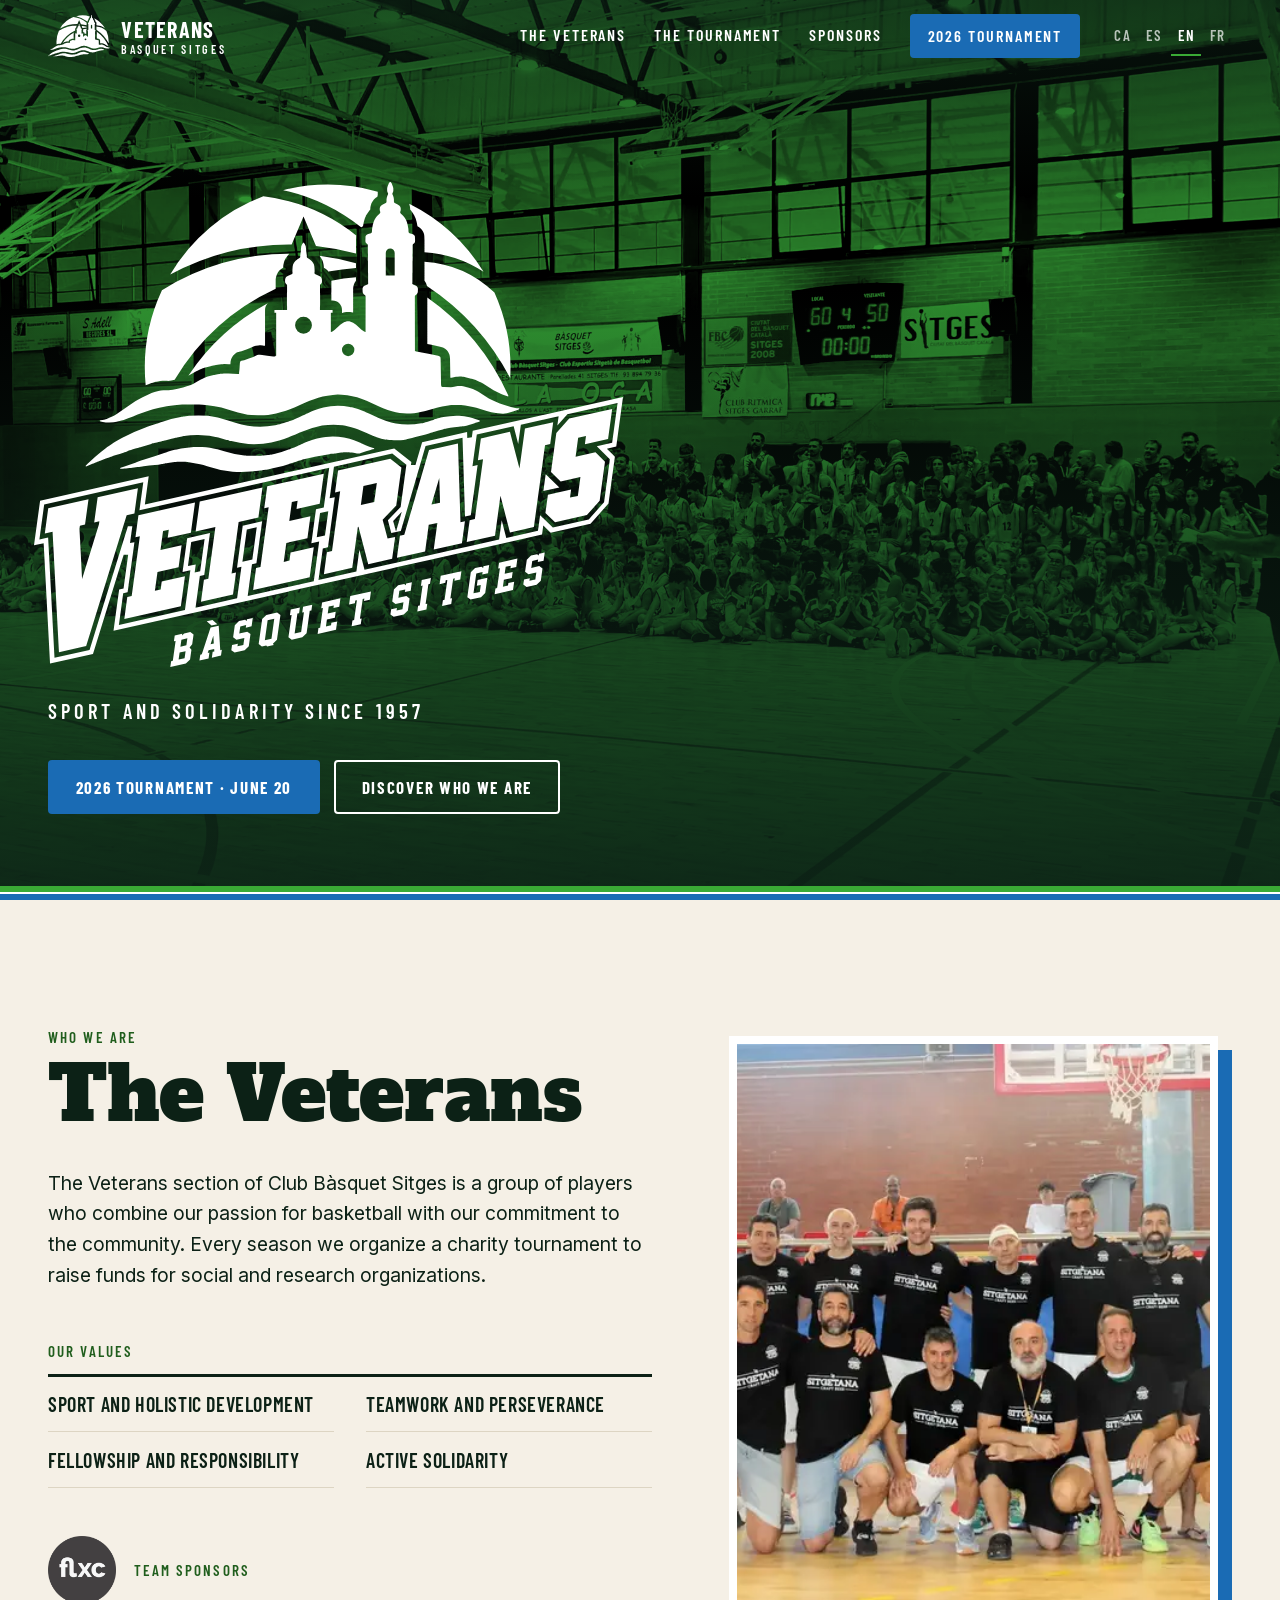
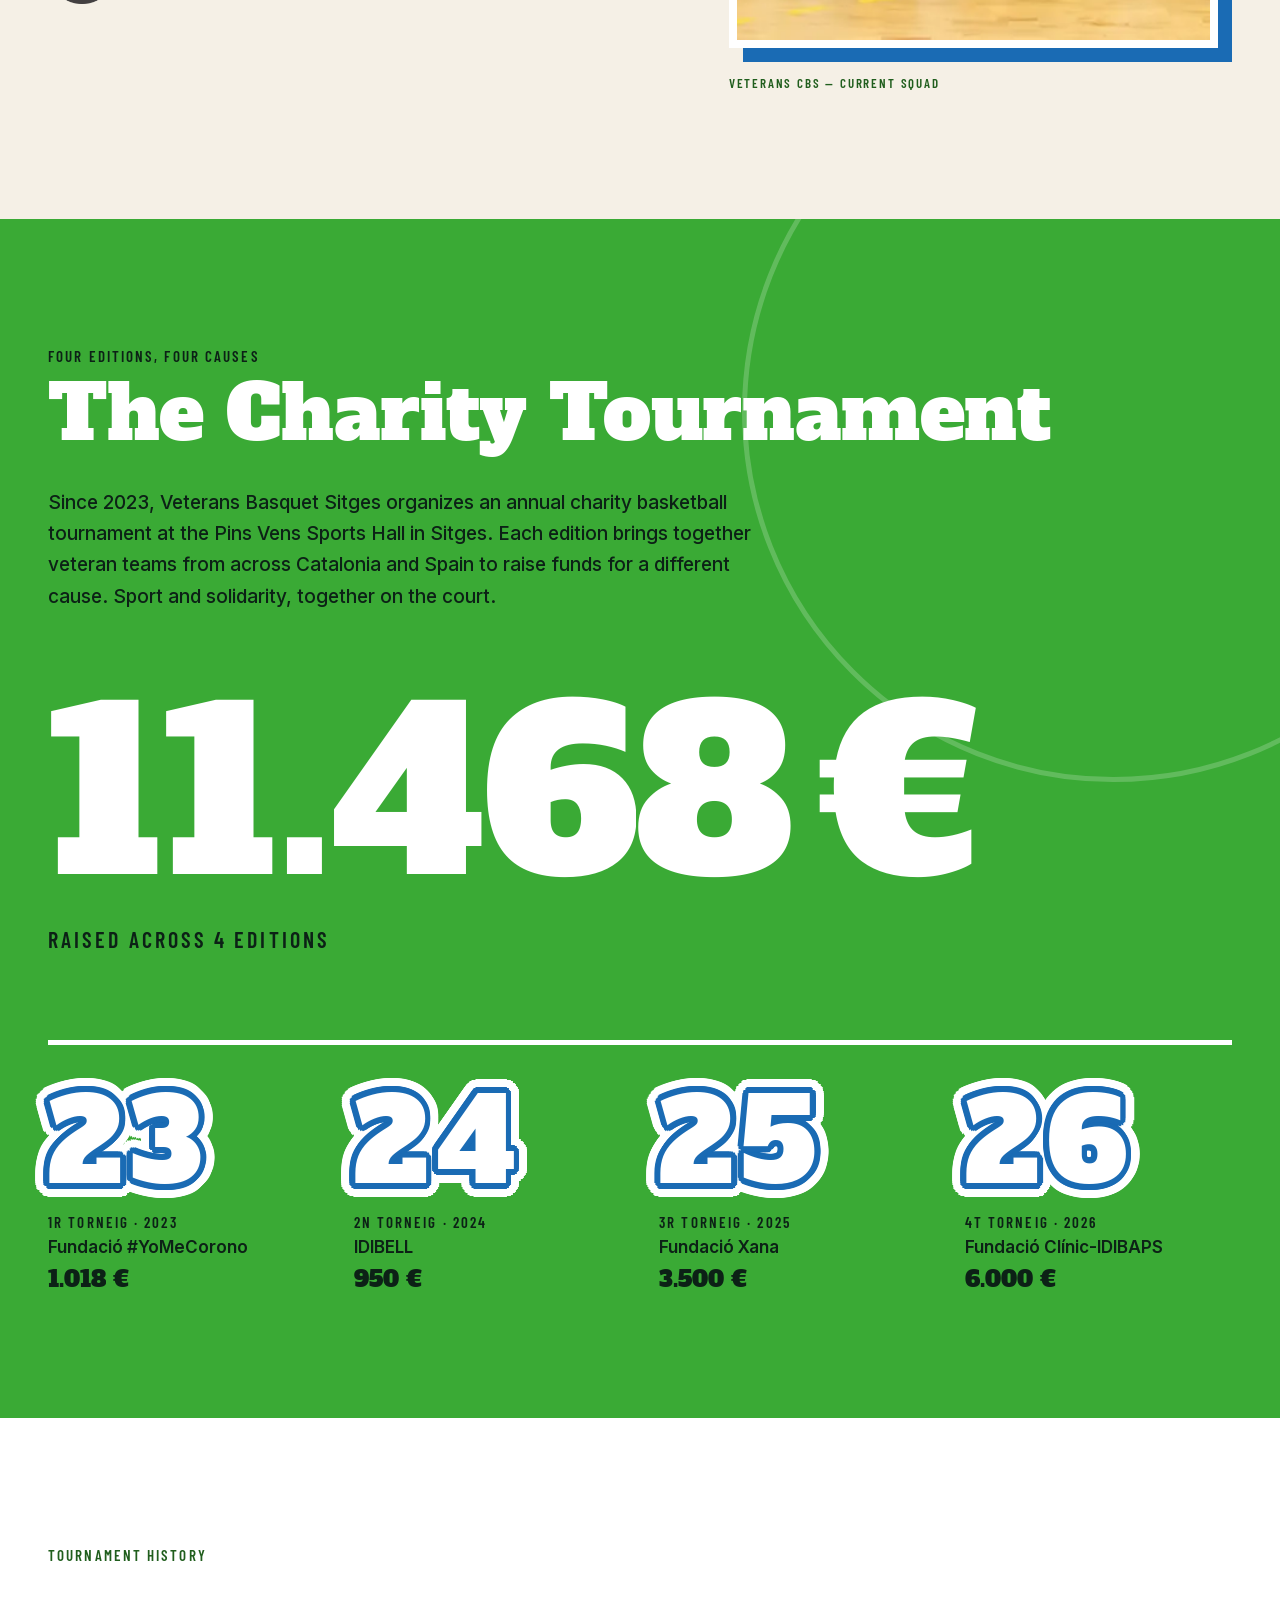
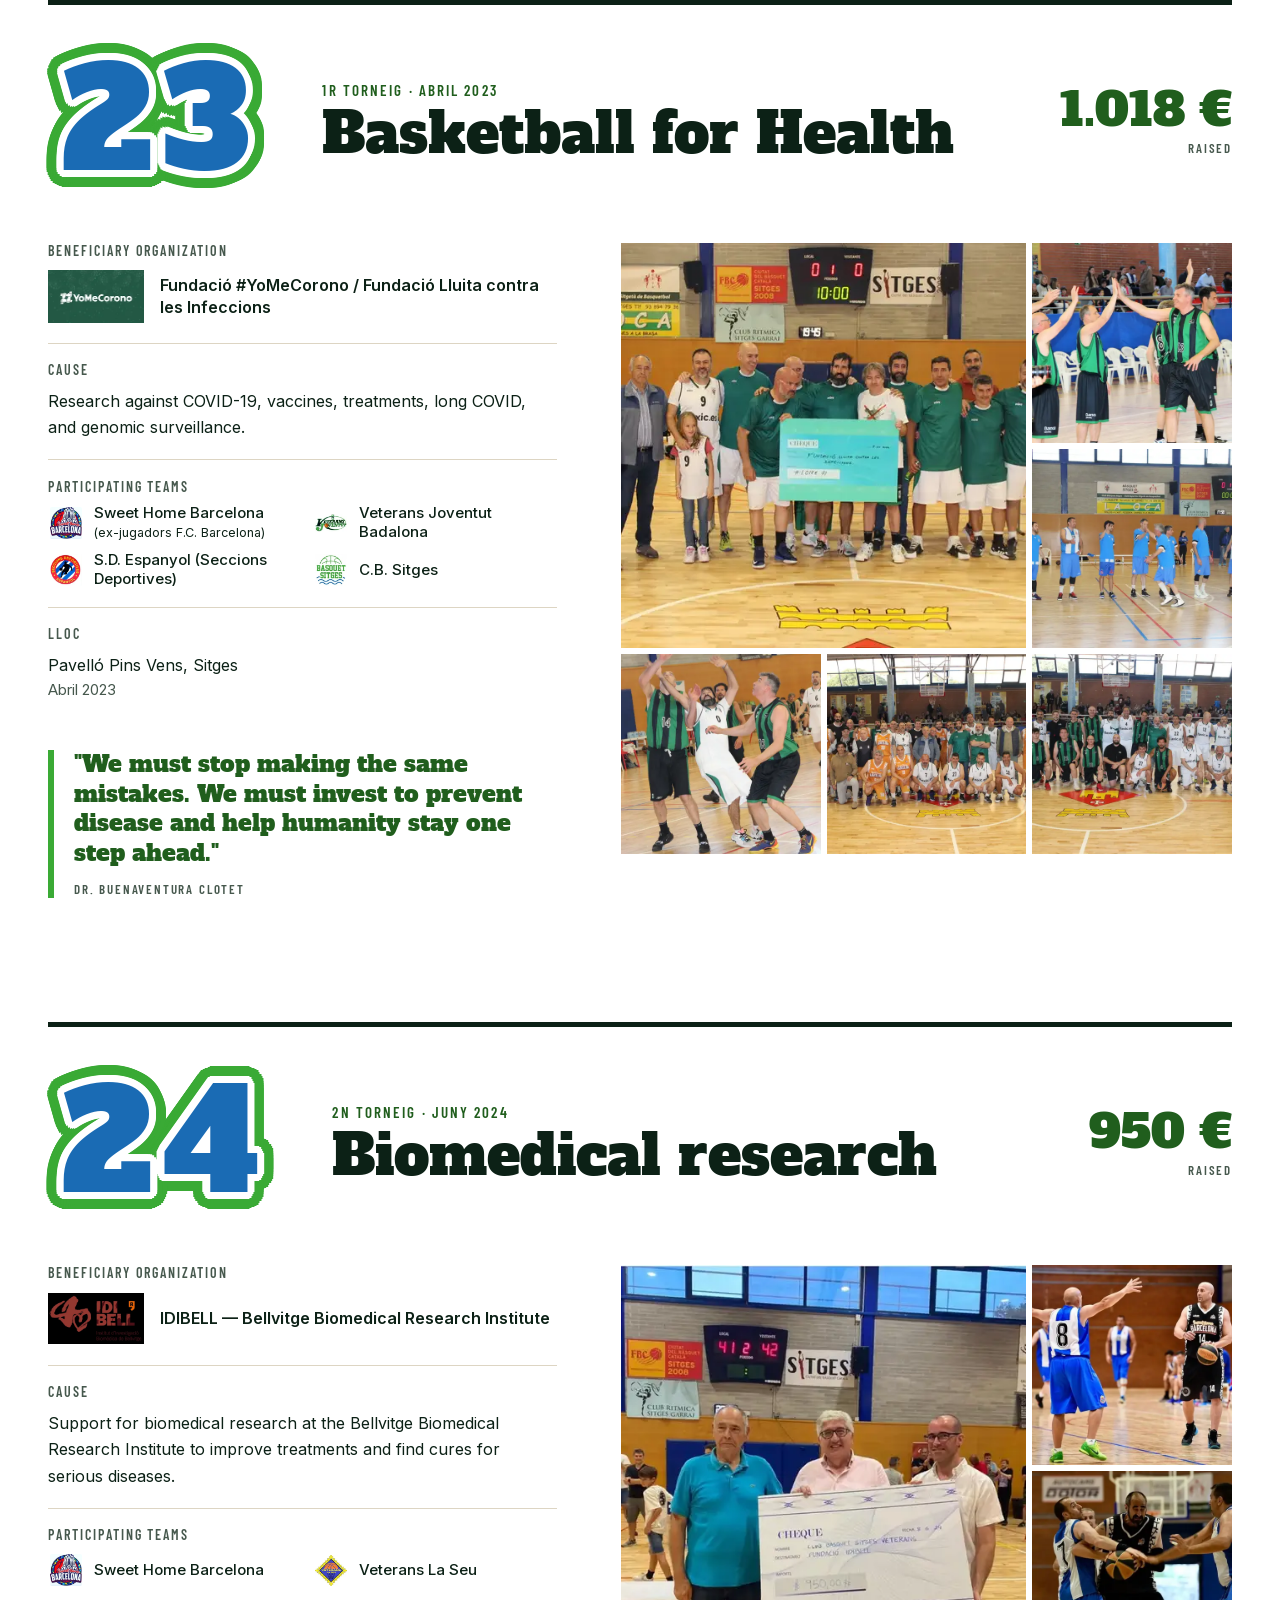
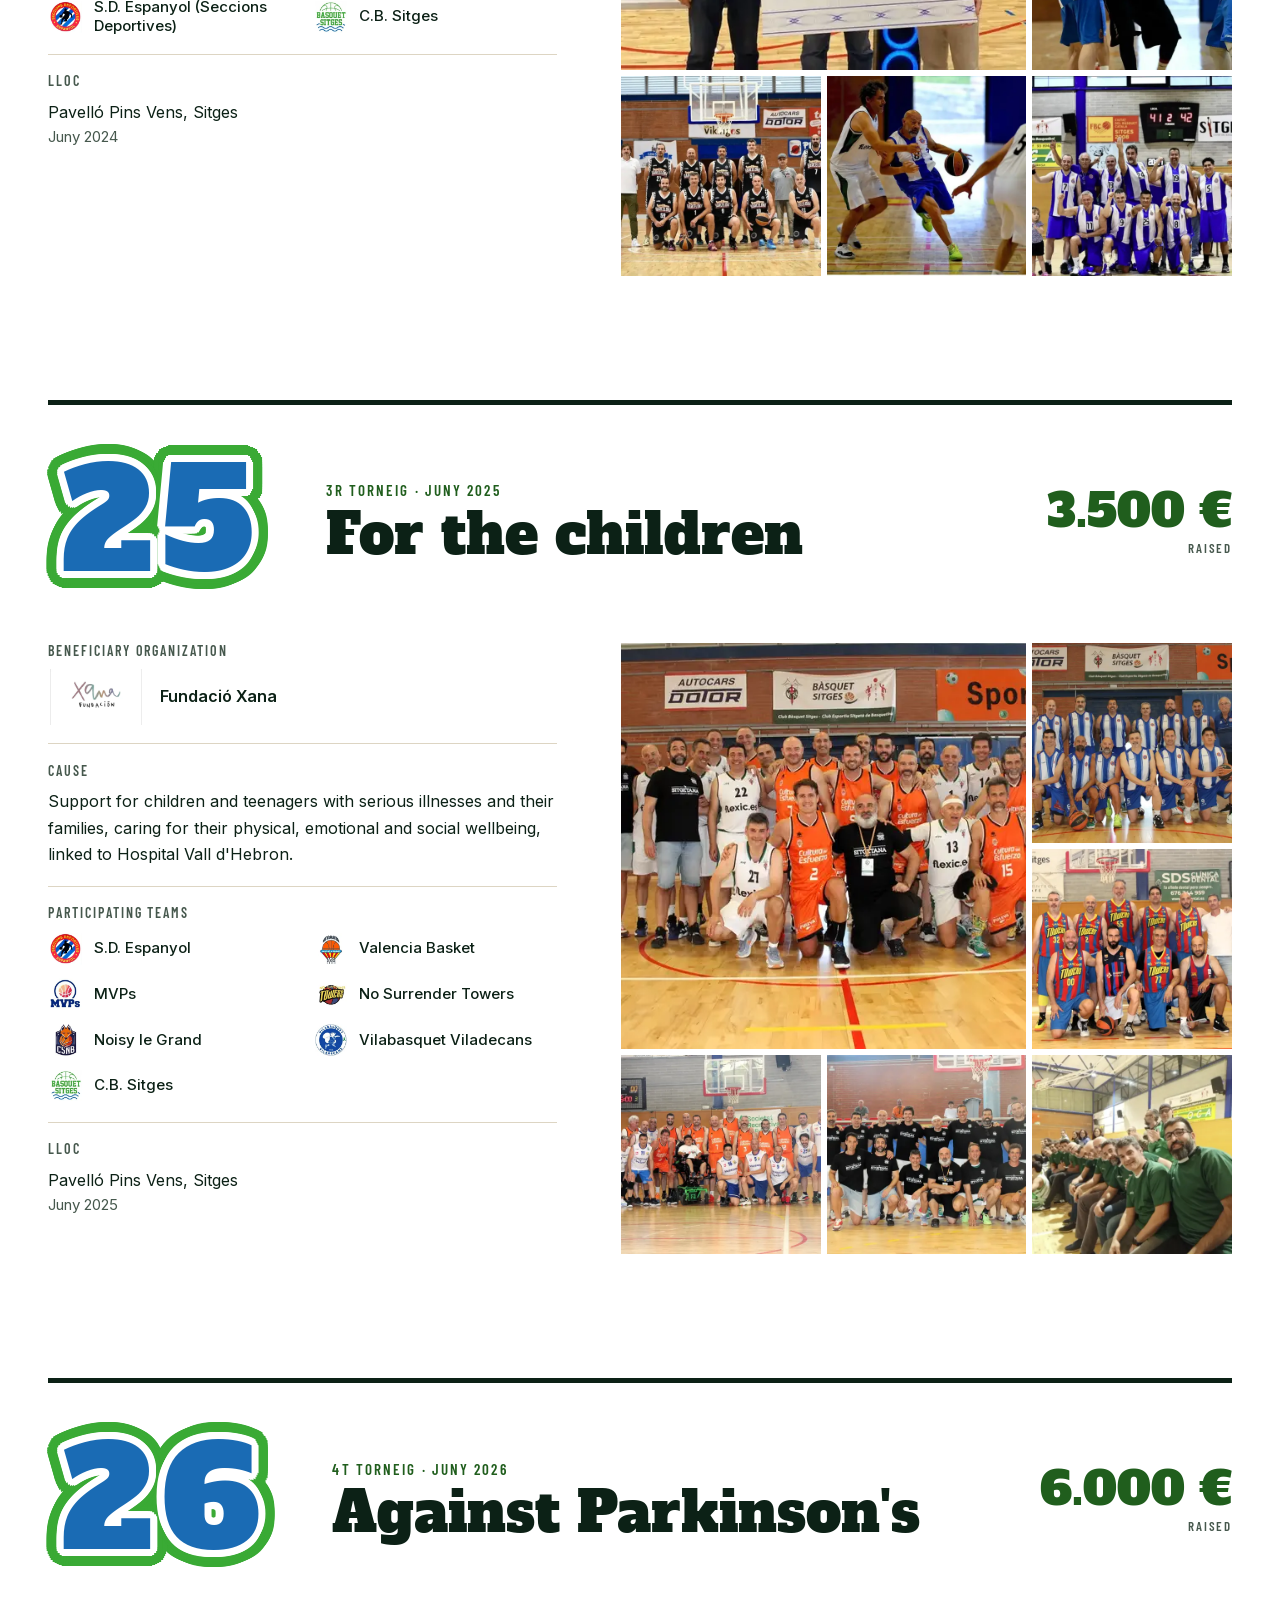
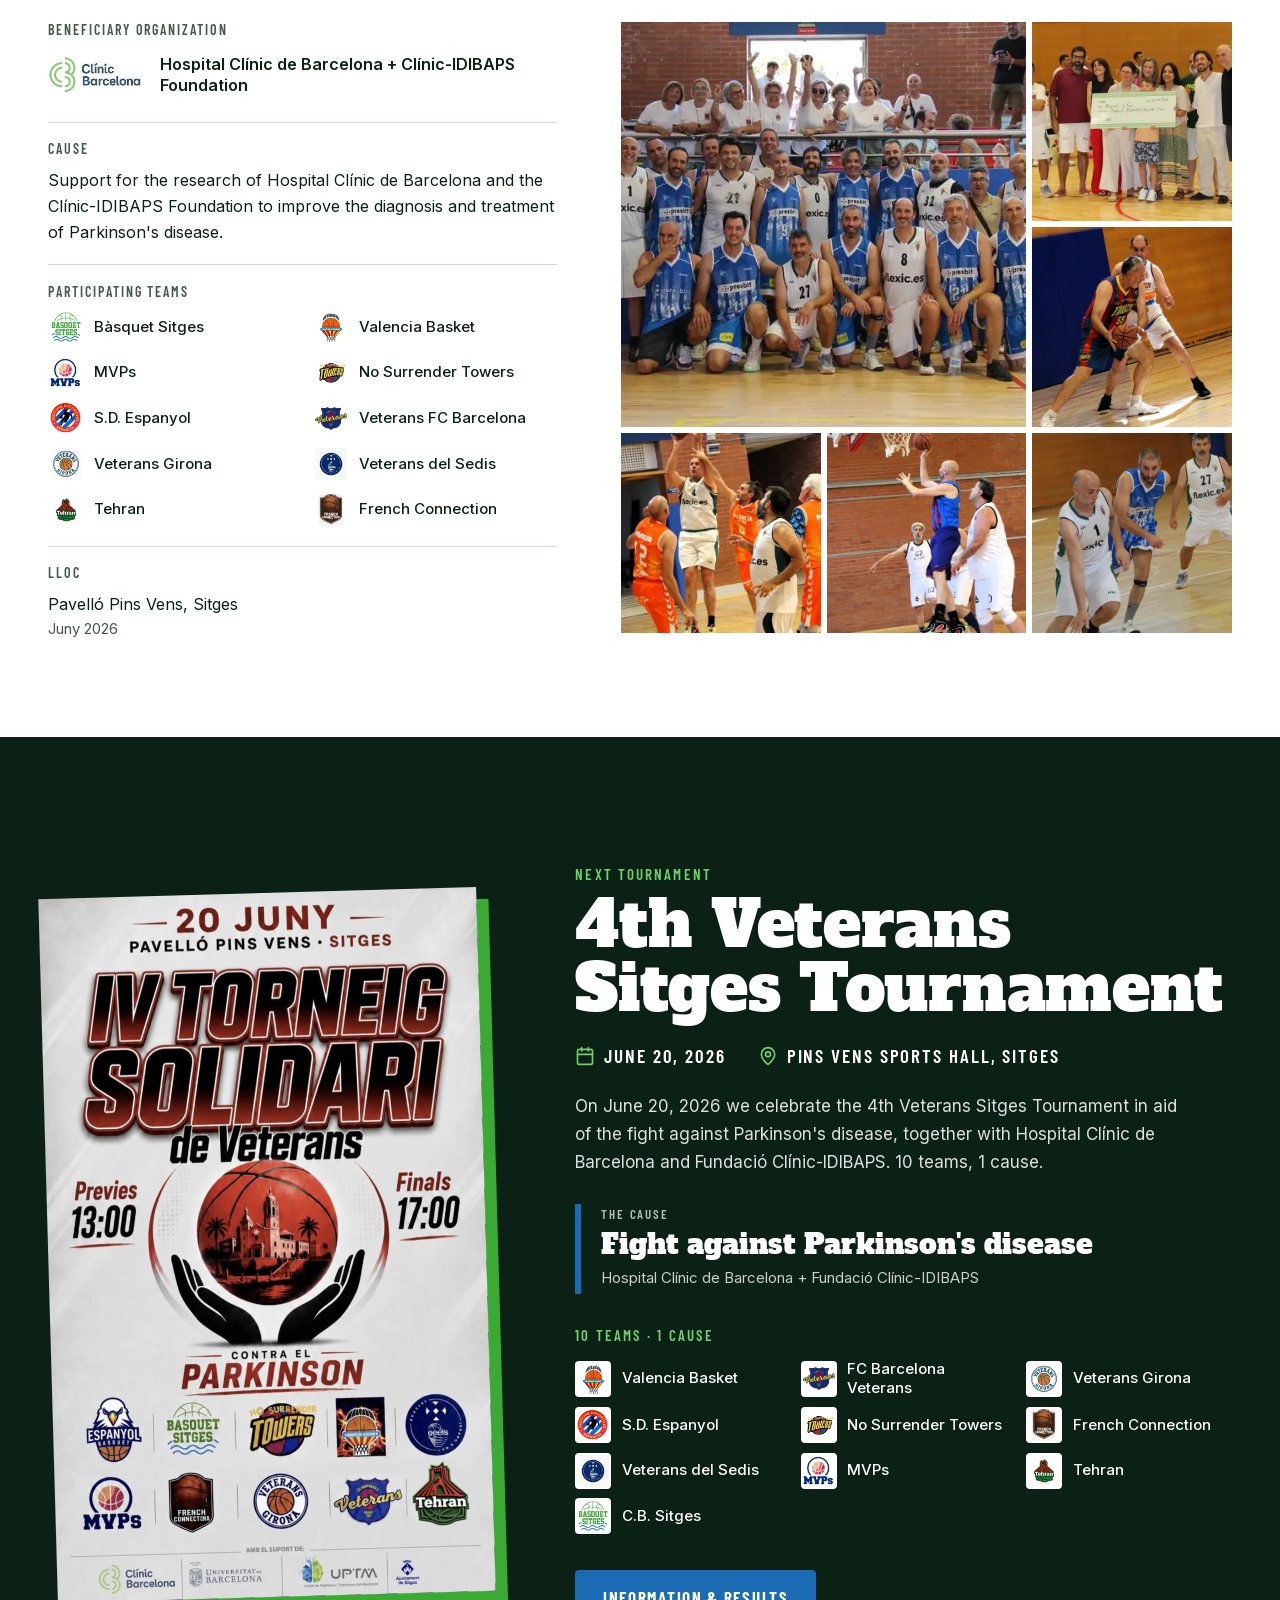
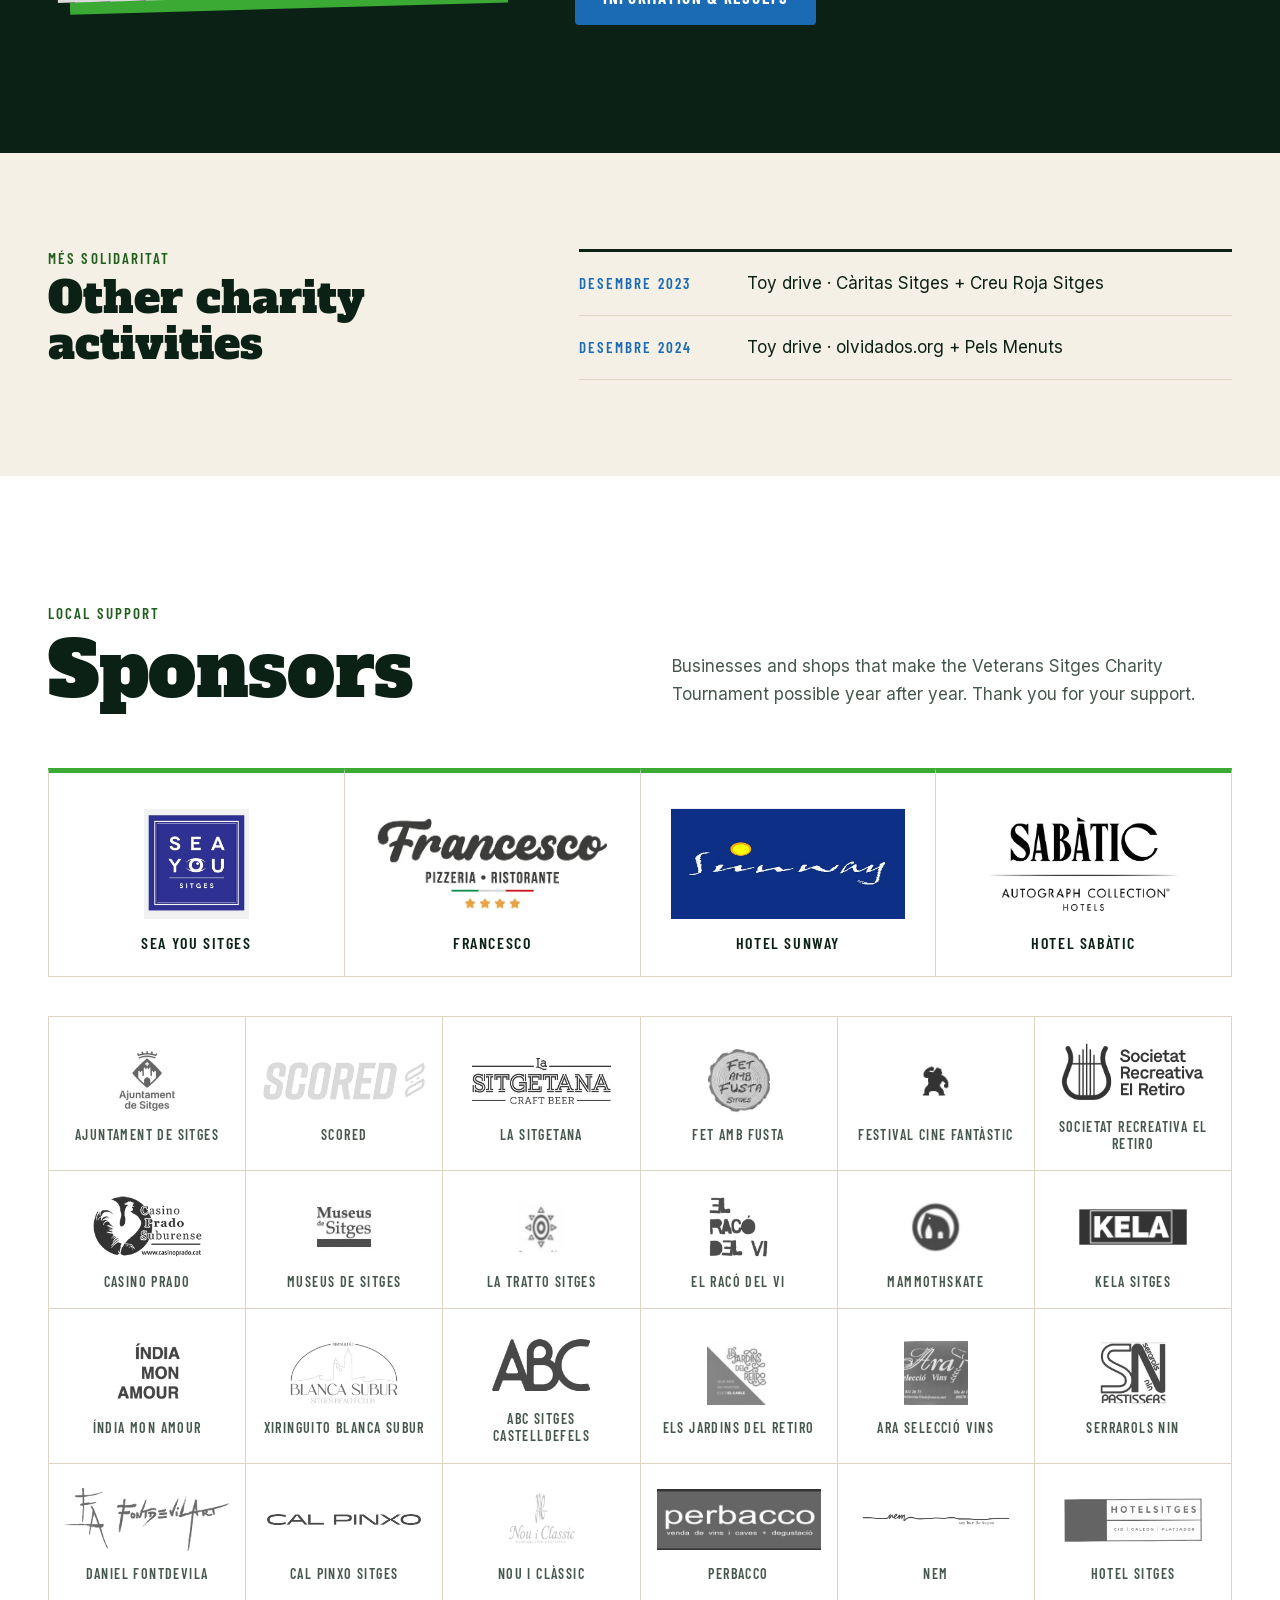
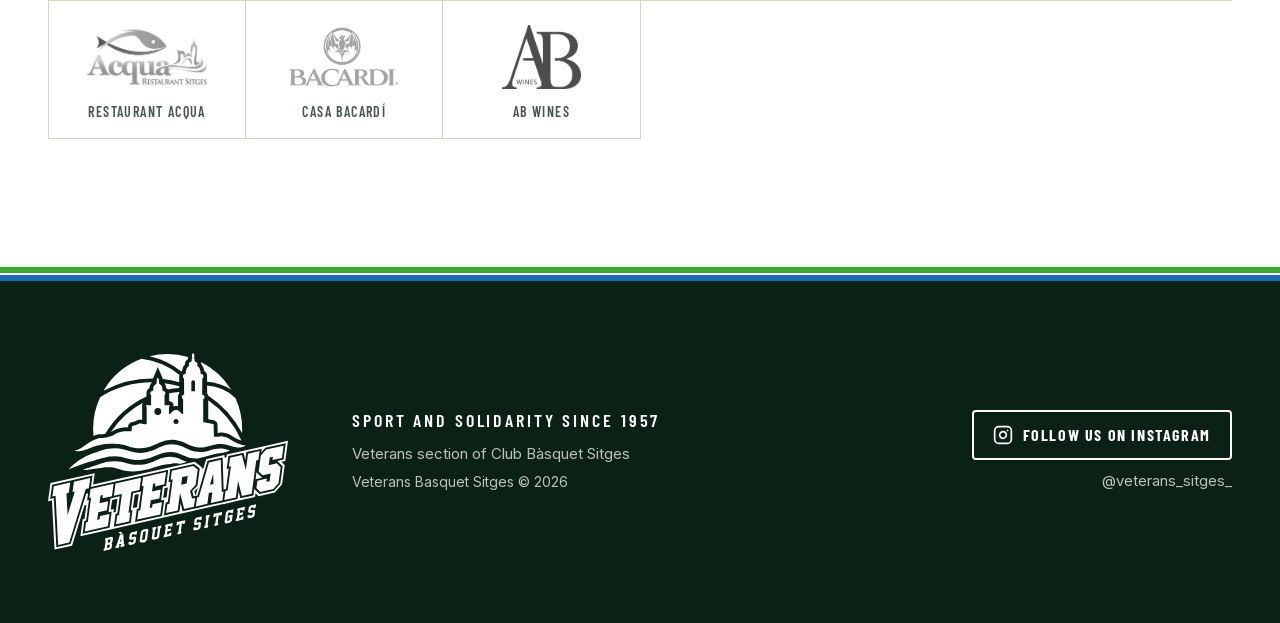
==== commit bb423390: "feat: pàgina 404 amb la marca Dorsal 404, missatge en els quatre idiomes i botons cap a l'inici i el" ====
--- a/index.html
+++ b/index.html
@@ -60,8 +60,8 @@
   <!-- Fonts self-hosted: Alfa Slab One + Barlow Condensed + Inter (càrrega no bloquejant) -->
   <link rel="preload" as="font" type="font/woff2" href="assets/fonts/AlfaSlabOne-Regular.woff2" crossorigin />
   <link rel="preload" as="font" type="font/woff2" href="assets/fonts/BarlowCondensed-SemiBold.woff2" crossorigin />
-  <link rel="preload" as="style" href="assets/fonts/fonts.css?v=202611110001" onload="this.onload=null;this.rel='stylesheet'" />
-  <noscript><link rel="stylesheet" href="assets/fonts/fonts.css?v=202611110001" /></noscript>
+  <link rel="preload" as="style" href="assets/fonts/fonts.css?v=202611110010" onload="this.onload=null;this.rel='stylesheet'" />
+  <noscript><link rel="stylesheet" href="assets/fonts/fonts.css?v=202611110010" /></noscript>
 
   <!-- Styles -->
   <link rel="stylesheet" href="assets/css/home.css?v=202611110009" />
@@ -924,7 +924,7 @@
 
 
   <!-- Scripts — i18n primer, main després -->
-  <script src="assets/js/i18n.js?v=202611110001"></script>
+  <script src="assets/js/i18n.js?v=202611110011"></script>
   <script src="assets/js/main.js?v=202611110004"></script>
 
 </body>
--- a/assets/fonts/fonts.css
+++ b/assets/fonts/fonts.css
@@ -52,78 +52,6 @@
   src: url(Inter-600-latin.woff2) format('woff2');
   unicode-range: U+0000-00FF, U+0131, U+0152-0153, U+02BB-02BC, U+02C6, U+02DA, U+02DC, U+0304, U+0308, U+0329, U+2000-206F, U+20AC, U+2122, U+2191, U+2193, U+2212, U+2215, U+FEFF, U+FFFD;
 }
-/* latin-ext */
-@font-face {
-  font-family: 'Space Grotesk';
-  font-style: normal;
-  font-weight: 400;
-  font-display: swap;
-  src: url(Space-Grotesk-400-latin-ext.woff2) format('woff2');
-  unicode-range: U+0100-02BA, U+02BD-02C5, U+02C7-02CC, U+02CE-02D7, U+02DD-02FF, U+0304, U+0308, U+0329, U+1D00-1DBF, U+1E00-1E9F, U+1EF2-1EFF, U+2020, U+20A0-20AB, U+20AD-20C0, U+2113, U+2C60-2C7F, U+A720-A7FF;
-}
-/* latin */
-@font-face {
-  font-family: 'Space Grotesk';
-  font-style: normal;
-  font-weight: 400;
-  font-display: swap;
-  src: url(Space-Grotesk-400-latin.woff2) format('woff2');
-  unicode-range: U+0000-00FF, U+0131, U+0152-0153, U+02BB-02BC, U+02C6, U+02DA, U+02DC, U+0304, U+0308, U+0329, U+2000-206F, U+20AC, U+2122, U+2191, U+2193, U+2212, U+2215, U+FEFF, U+FFFD;
-}
-/* latin-ext */
-@font-face {
-  font-family: 'Space Grotesk';
-  font-style: normal;
-  font-weight: 500;
-  font-display: swap;
-  src: url(Space-Grotesk-500-latin-ext.woff2) format('woff2');
-  unicode-range: U+0100-02BA, U+02BD-02C5, U+02C7-02CC, U+02CE-02D7, U+02DD-02FF, U+0304, U+0308, U+0329, U+1D00-1DBF, U+1E00-1E9F, U+1EF2-1EFF, U+2020, U+20A0-20AB, U+20AD-20C0, U+2113, U+2C60-2C7F, U+A720-A7FF;
-}
-/* latin */
-@font-face {
-  font-family: 'Space Grotesk';
-  font-style: normal;
-  font-weight: 500;
-  font-display: swap;
-  src: url(Space-Grotesk-500-latin.woff2) format('woff2');
-  unicode-range: U+0000-00FF, U+0131, U+0152-0153, U+02BB-02BC, U+02C6, U+02DA, U+02DC, U+0304, U+0308, U+0329, U+2000-206F, U+20AC, U+2122, U+2191, U+2193, U+2212, U+2215, U+FEFF, U+FFFD;
-}
-/* latin-ext */
-@font-face {
-  font-family: 'Space Grotesk';
-  font-style: normal;
-  font-weight: 600;
-  font-display: swap;
-  src: url(Space-Grotesk-600-latin-ext.woff2) format('woff2');
-  unicode-range: U+0100-02BA, U+02BD-02C5, U+02C7-02CC, U+02CE-02D7, U+02DD-02FF, U+0304, U+0308, U+0329, U+1D00-1DBF, U+1E00-1E9F, U+1EF2-1EFF, U+2020, U+20A0-20AB, U+20AD-20C0, U+2113, U+2C60-2C7F, U+A720-A7FF;
-}
-/* latin */
-@font-face {
-  font-family: 'Space Grotesk';
-  font-style: normal;
-  font-weight: 600;
-  font-display: swap;
-  src: url(Space-Grotesk-600-latin.woff2) format('woff2');
-  unicode-range: U+0000-00FF, U+0131, U+0152-0153, U+02BB-02BC, U+02C6, U+02DA, U+02DC, U+0304, U+0308, U+0329, U+2000-206F, U+20AC, U+2122, U+2191, U+2193, U+2212, U+2215, U+FEFF, U+FFFD;
-}
-/* latin-ext */
-@font-face {
-  font-family: 'Space Grotesk';
-  font-style: normal;
-  font-weight: 700;
-  font-display: swap;
-  src: url(Space-Grotesk-700-latin-ext.woff2) format('woff2');
-  unicode-range: U+0100-02BA, U+02BD-02C5, U+02C7-02CC, U+02CE-02D7, U+02DD-02FF, U+0304, U+0308, U+0329, U+1D00-1DBF, U+1E00-1E9F, U+1EF2-1EFF, U+2020, U+20A0-20AB, U+20AD-20C0, U+2113, U+2C60-2C7F, U+A720-A7FF;
-}
-/* latin */
-@font-face {
-  font-family: 'Space Grotesk';
-  font-style: normal;
-  font-weight: 700;
-  font-display: swap;
-  src: url(Space-Grotesk-700-latin.woff2) format('woff2');
-  unicode-range: U+0000-00FF, U+0131, U+0152-0153, U+02BB-02BC, U+02C6, U+02DA, U+02DC, U+0304, U+0308, U+0329, U+2000-206F, U+20AC, U+2122, U+2191, U+2193, U+2212, U+2215, U+FEFF, U+FFFD;
-}
 
 /* ── Marca Veterans (brandkit): Alfa Slab One (titulars, xifres i dorsals)
       i Barlow Condensed (etiquetes, dates i botons). Subconjunt llatí. ── */
--- a/assets/fonts/fonts.css
+++ b/assets/fonts/fonts.css
@@ -52,78 +52,6 @@
   src: url(Inter-600-latin.woff2) format('woff2');
   unicode-range: U+0000-00FF, U+0131, U+0152-0153, U+02BB-02BC, U+02C6, U+02DA, U+02DC, U+0304, U+0308, U+0329, U+2000-206F, U+20AC, U+2122, U+2191, U+2193, U+2212, U+2215, U+FEFF, U+FFFD;
 }
-/* latin-ext */
-@font-face {
-  font-family: 'Space Grotesk';
-  font-style: normal;
-  font-weight: 400;
-  font-display: swap;
-  src: url(Space-Grotesk-400-latin-ext.woff2) format('woff2');
-  unicode-range: U+0100-02BA, U+02BD-02C5, U+02C7-02CC, U+02CE-02D7, U+02DD-02FF, U+0304, U+0308, U+0329, U+1D00-1DBF, U+1E00-1E9F, U+1EF2-1EFF, U+2020, U+20A0-20AB, U+20AD-20C0, U+2113, U+2C60-2C7F, U+A720-A7FF;
-}
-/* latin */
-@font-face {
-  font-family: 'Space Grotesk';
-  font-style: normal;
-  font-weight: 400;
-  font-display: swap;
-  src: url(Space-Grotesk-400-latin.woff2) format('woff2');
-  unicode-range: U+0000-00FF, U+0131, U+0152-0153, U+02BB-02BC, U+02C6, U+02DA, U+02DC, U+0304, U+0308, U+0329, U+2000-206F, U+20AC, U+2122, U+2191, U+2193, U+2212, U+2215, U+FEFF, U+FFFD;
-}
-/* latin-ext */
-@font-face {
-  font-family: 'Space Grotesk';
-  font-style: normal;
-  font-weight: 500;
-  font-display: swap;
-  src: url(Space-Grotesk-500-latin-ext.woff2) format('woff2');
-  unicode-range: U+0100-02BA, U+02BD-02C5, U+02C7-02CC, U+02CE-02D7, U+02DD-02FF, U+0304, U+0308, U+0329, U+1D00-1DBF, U+1E00-1E9F, U+1EF2-1EFF, U+2020, U+20A0-20AB, U+20AD-20C0, U+2113, U+2C60-2C7F, U+A720-A7FF;
-}
-/* latin */
-@font-face {
-  font-family: 'Space Grotesk';
-  font-style: normal;
-  font-weight: 500;
-  font-display: swap;
-  src: url(Space-Grotesk-500-latin.woff2) format('woff2');
-  unicode-range: U+0000-00FF, U+0131, U+0152-0153, U+02BB-02BC, U+02C6, U+02DA, U+02DC, U+0304, U+0308, U+0329, U+2000-206F, U+20AC, U+2122, U+2191, U+2193, U+2212, U+2215, U+FEFF, U+FFFD;
-}
-/* latin-ext */
-@font-face {
-  font-family: 'Space Grotesk';
-  font-style: normal;
-  font-weight: 600;
-  font-display: swap;
-  src: url(Space-Grotesk-600-latin-ext.woff2) format('woff2');
-  unicode-range: U+0100-02BA, U+02BD-02C5, U+02C7-02CC, U+02CE-02D7, U+02DD-02FF, U+0304, U+0308, U+0329, U+1D00-1DBF, U+1E00-1E9F, U+1EF2-1EFF, U+2020, U+20A0-20AB, U+20AD-20C0, U+2113, U+2C60-2C7F, U+A720-A7FF;
-}
-/* latin */
-@font-face {
-  font-family: 'Space Grotesk';
-  font-style: normal;
-  font-weight: 600;
-  font-display: swap;
-  src: url(Space-Grotesk-600-latin.woff2) format('woff2');
-  unicode-range: U+0000-00FF, U+0131, U+0152-0153, U+02BB-02BC, U+02C6, U+02DA, U+02DC, U+0304, U+0308, U+0329, U+2000-206F, U+20AC, U+2122, U+2191, U+2193, U+2212, U+2215, U+FEFF, U+FFFD;
-}
-/* latin-ext */
-@font-face {
-  font-family: 'Space Grotesk';
-  font-style: normal;
-  font-weight: 700;
-  font-display: swap;
-  src: url(Space-Grotesk-700-latin-ext.woff2) format('woff2');
-  unicode-range: U+0100-02BA, U+02BD-02C5, U+02C7-02CC, U+02CE-02D7, U+02DD-02FF, U+0304, U+0308, U+0329, U+1D00-1DBF, U+1E00-1E9F, U+1EF2-1EFF, U+2020, U+20A0-20AB, U+20AD-20C0, U+2113, U+2C60-2C7F, U+A720-A7FF;
-}
-/* latin */
-@font-face {
-  font-family: 'Space Grotesk';
-  font-style: normal;
-  font-weight: 700;
-  font-display: swap;
-  src: url(Space-Grotesk-700-latin.woff2) format('woff2');
-  unicode-range: U+0000-00FF, U+0131, U+0152-0153, U+02BB-02BC, U+02C6, U+02DA, U+02DC, U+0304, U+0308, U+0329, U+2000-206F, U+20AC, U+2122, U+2191, U+2193, U+2212, U+2215, U+FEFF, U+FFFD;
-}
 
 /* ── Marca Veterans (brandkit): Alfa Slab One (titulars, xifres i dorsals)
       i Barlow Condensed (etiquetes, dates i botons). Subconjunt llatí. ── */
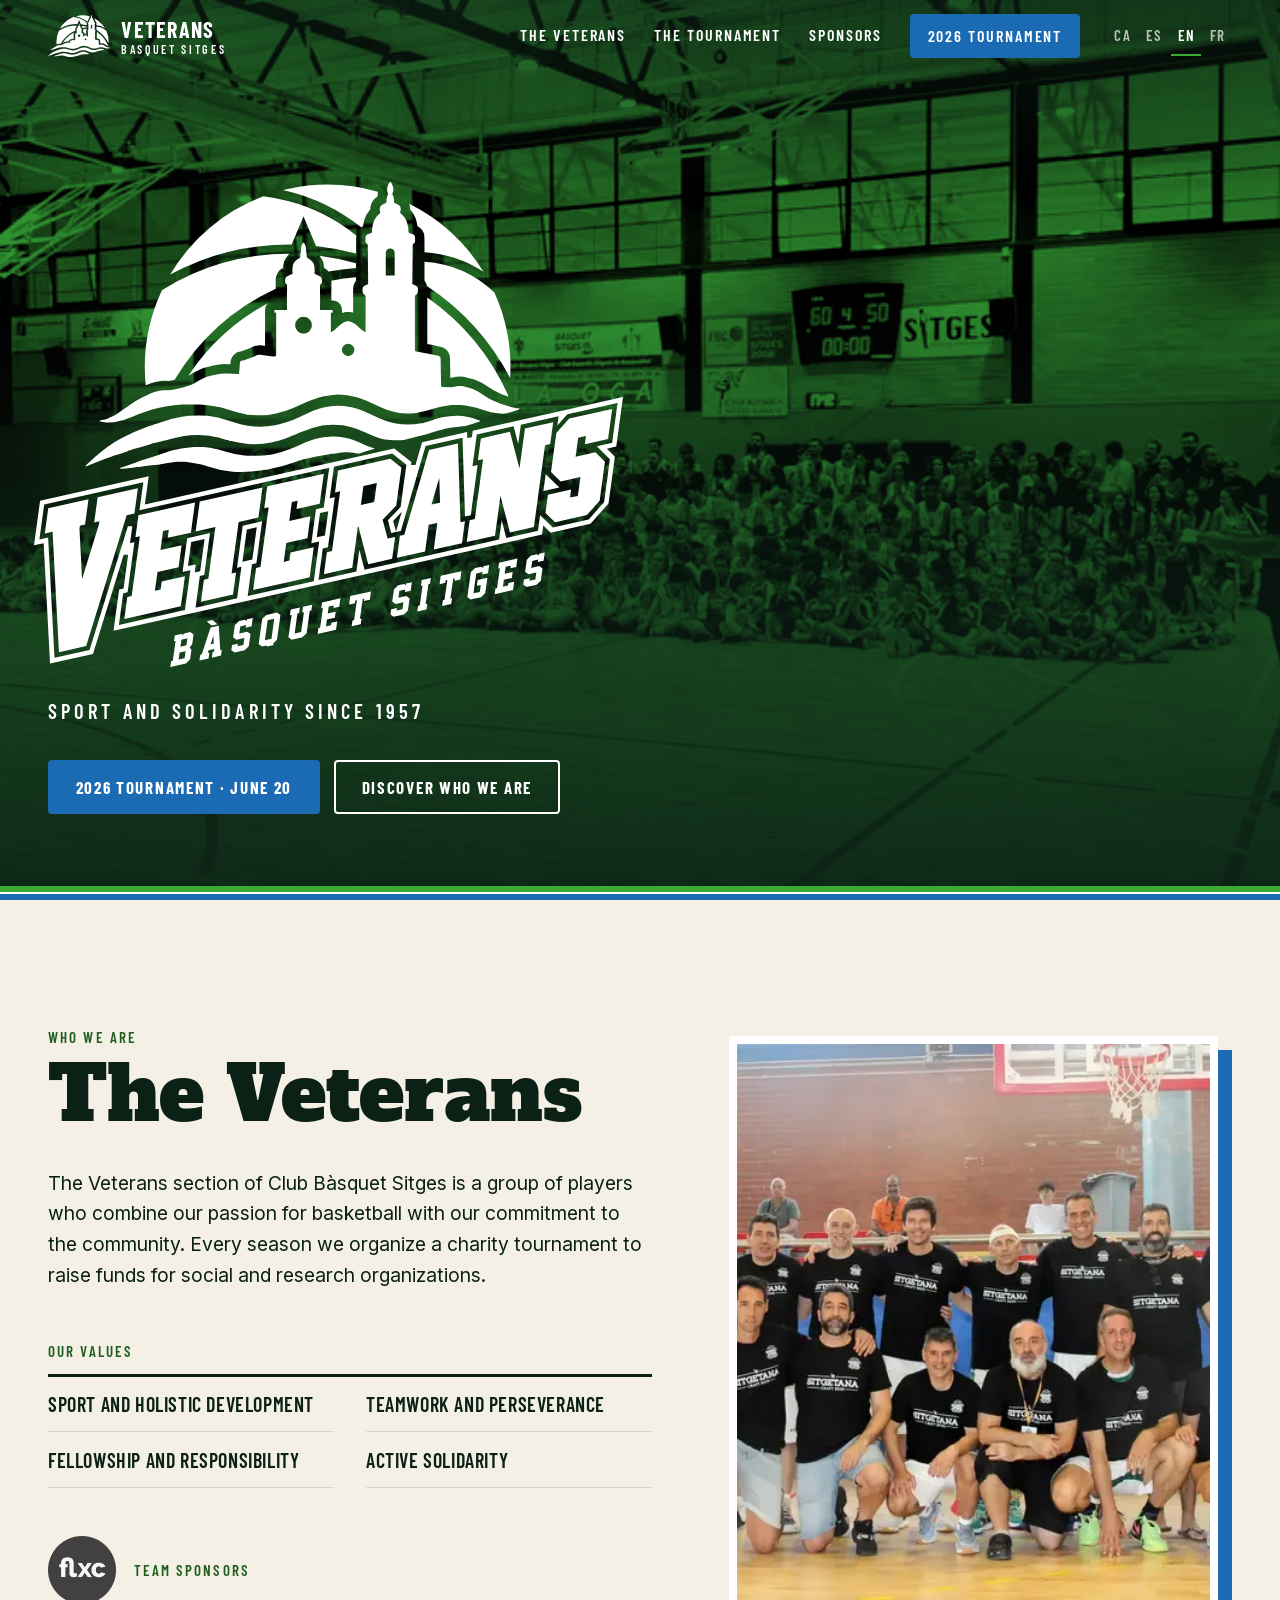
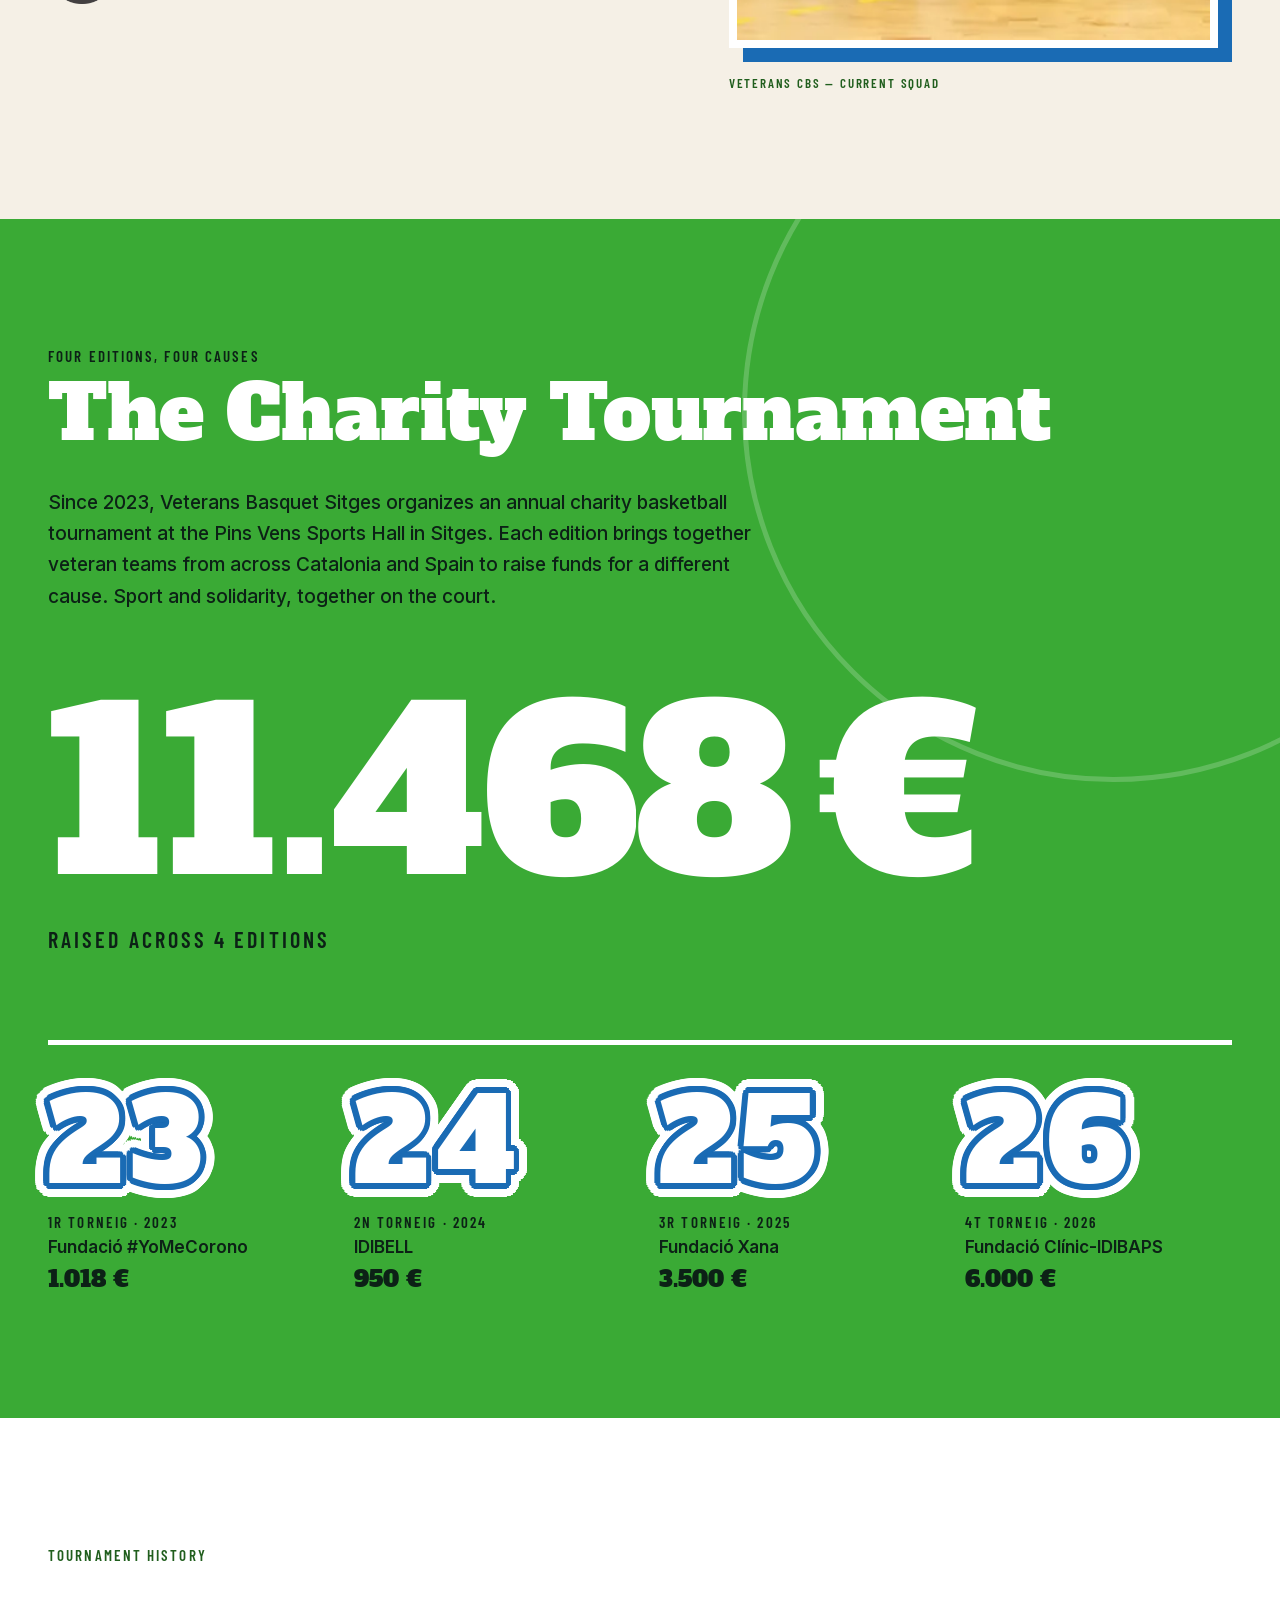
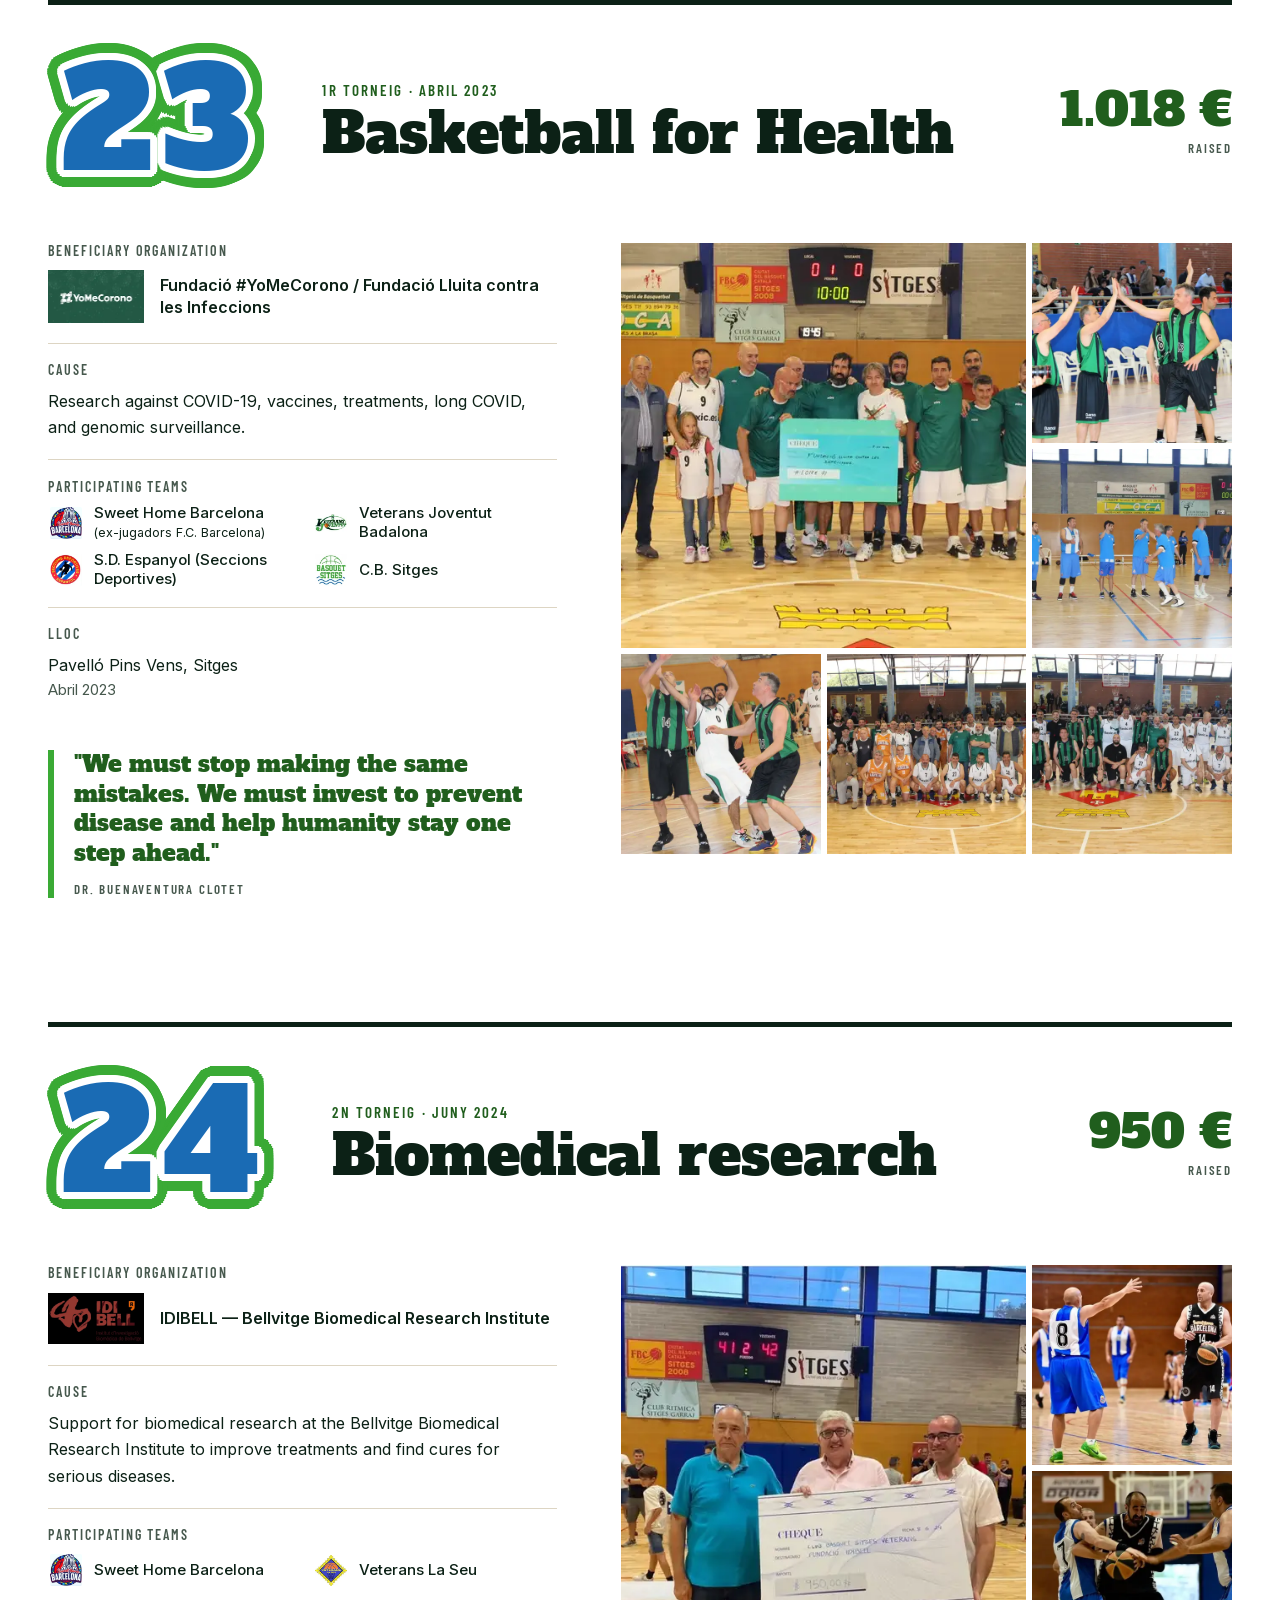
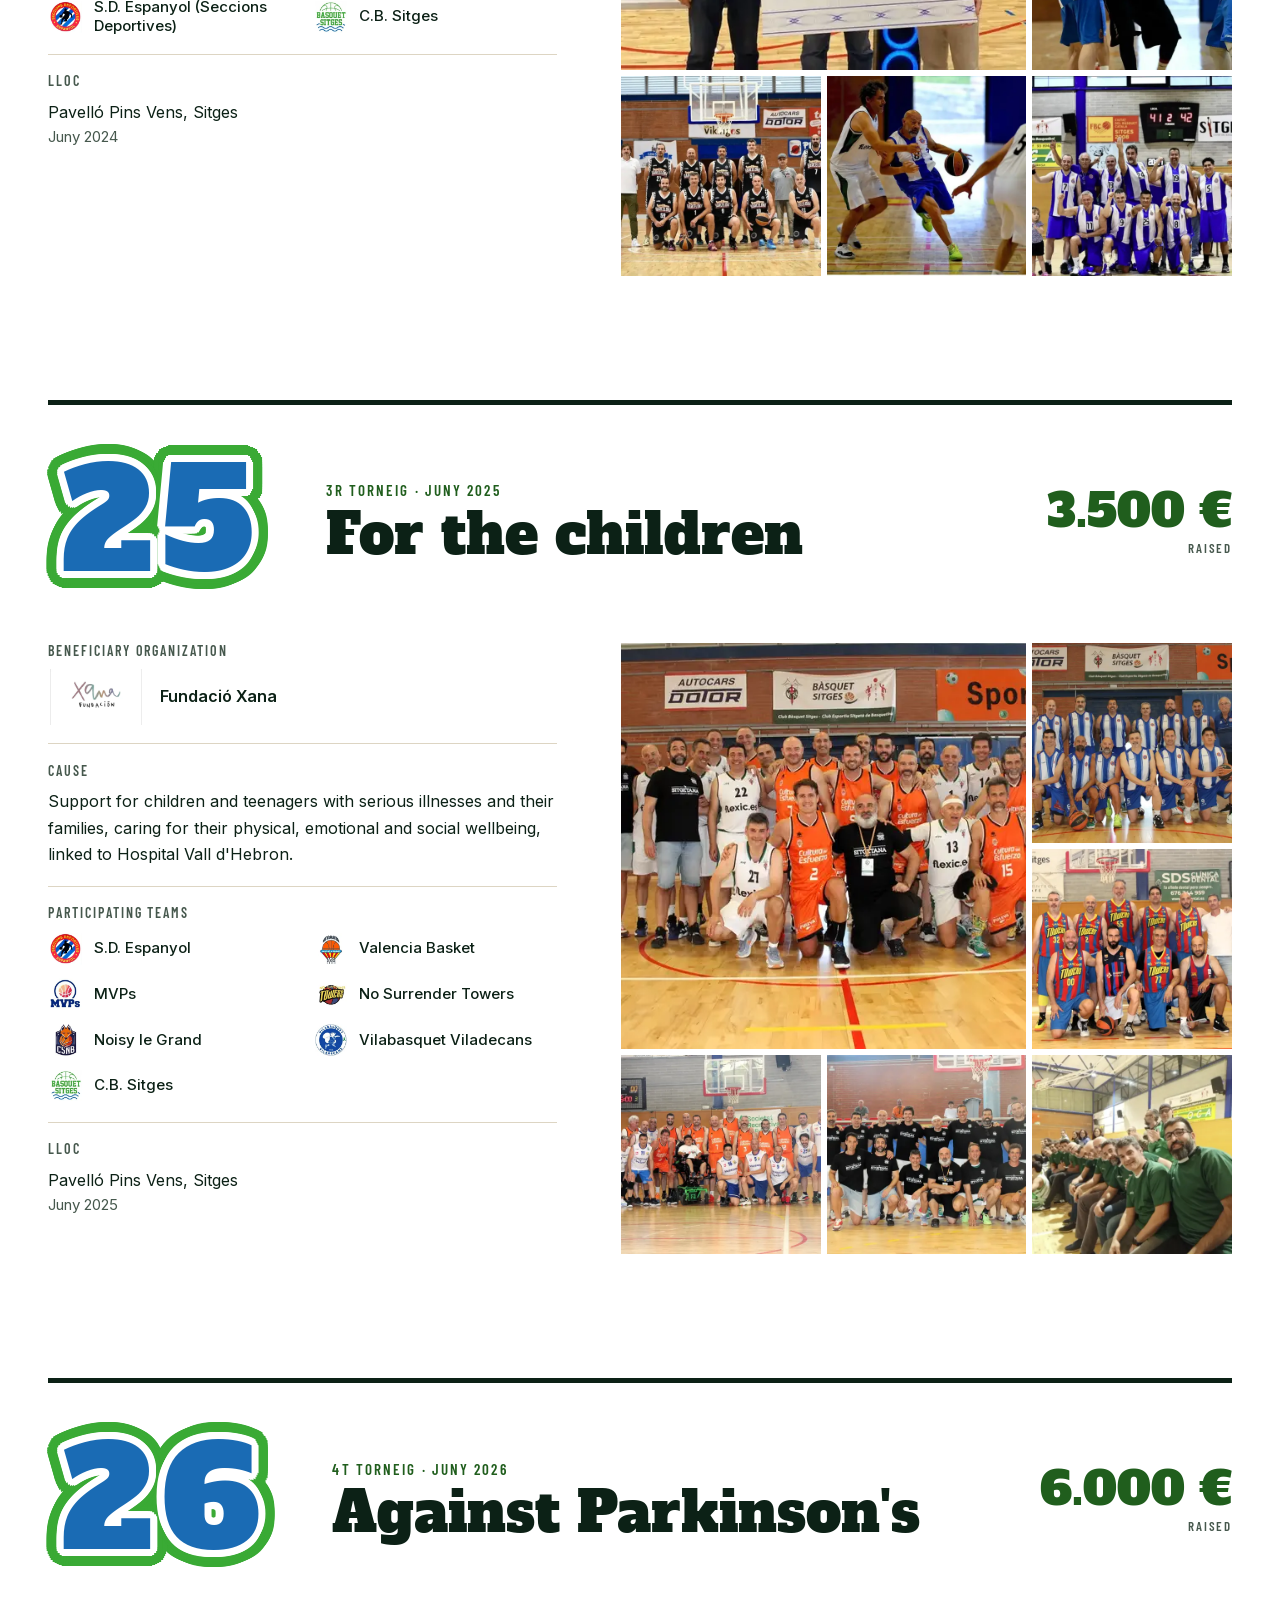
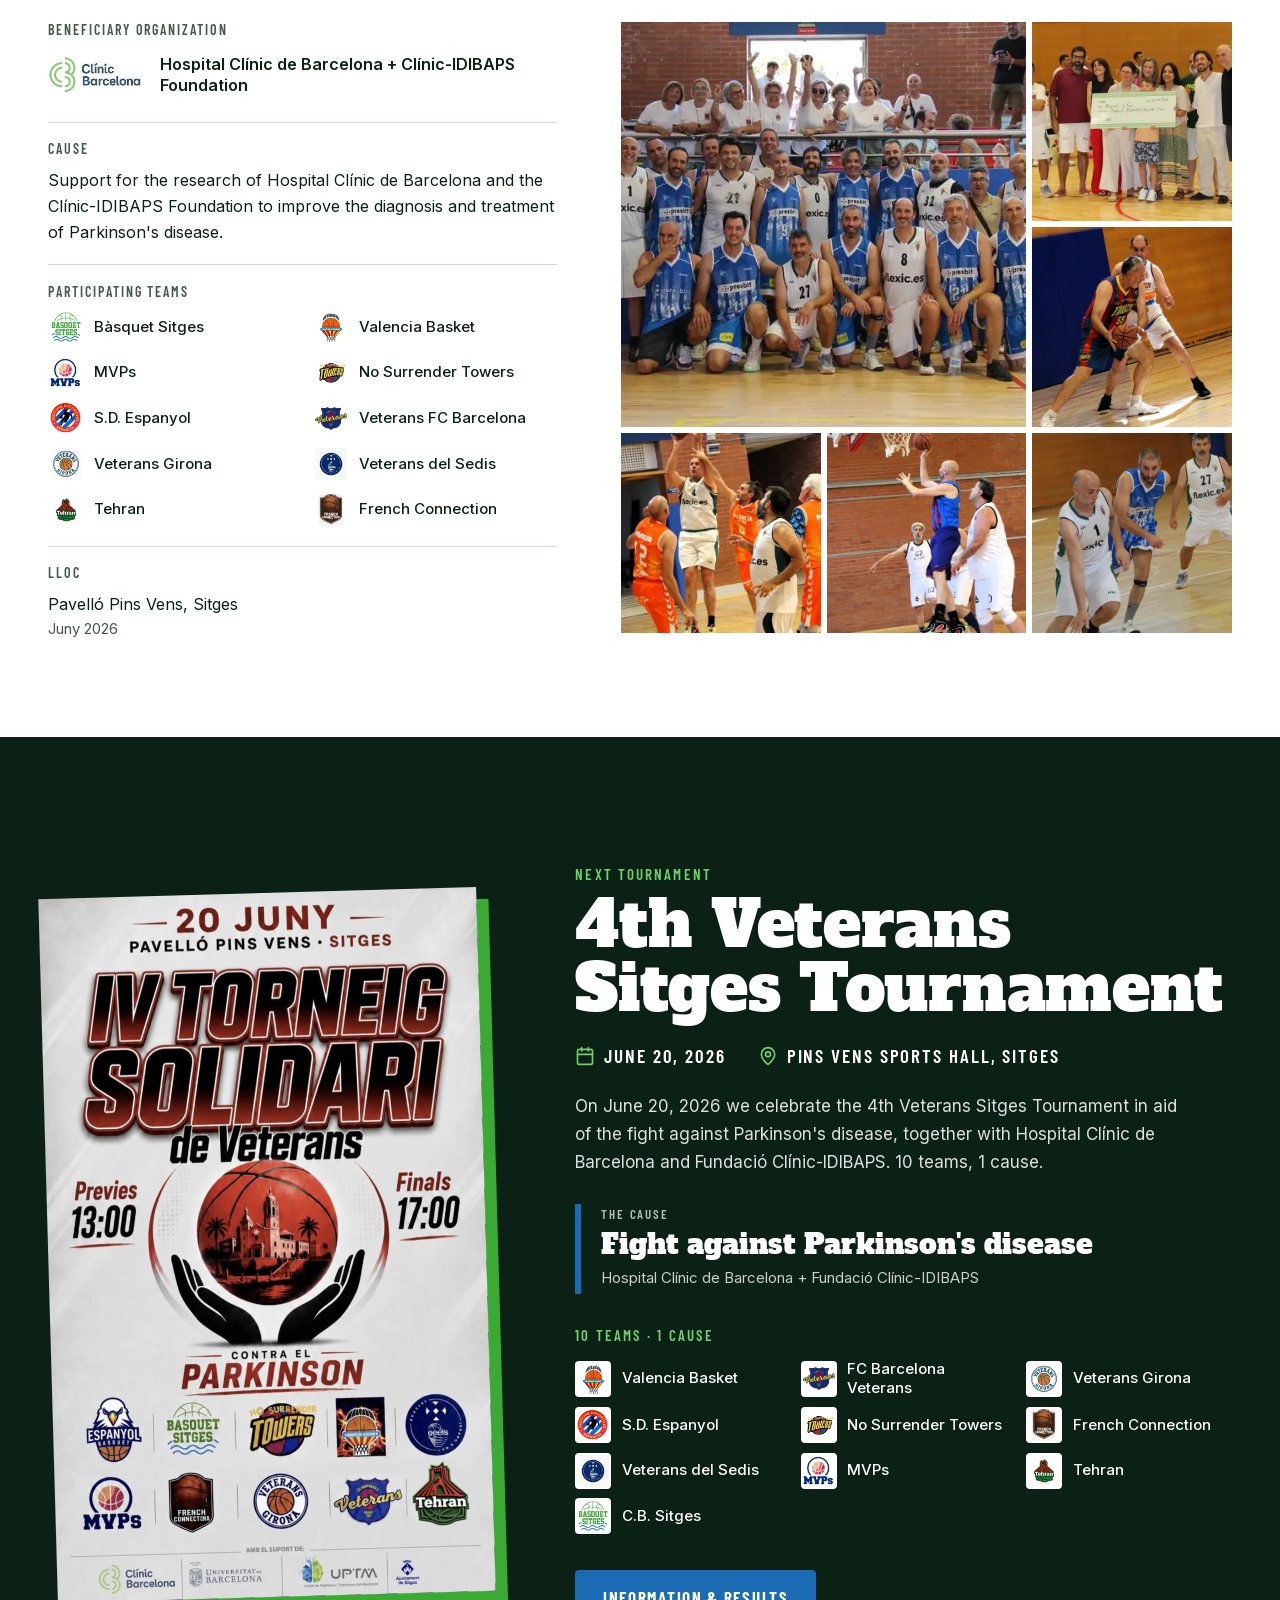
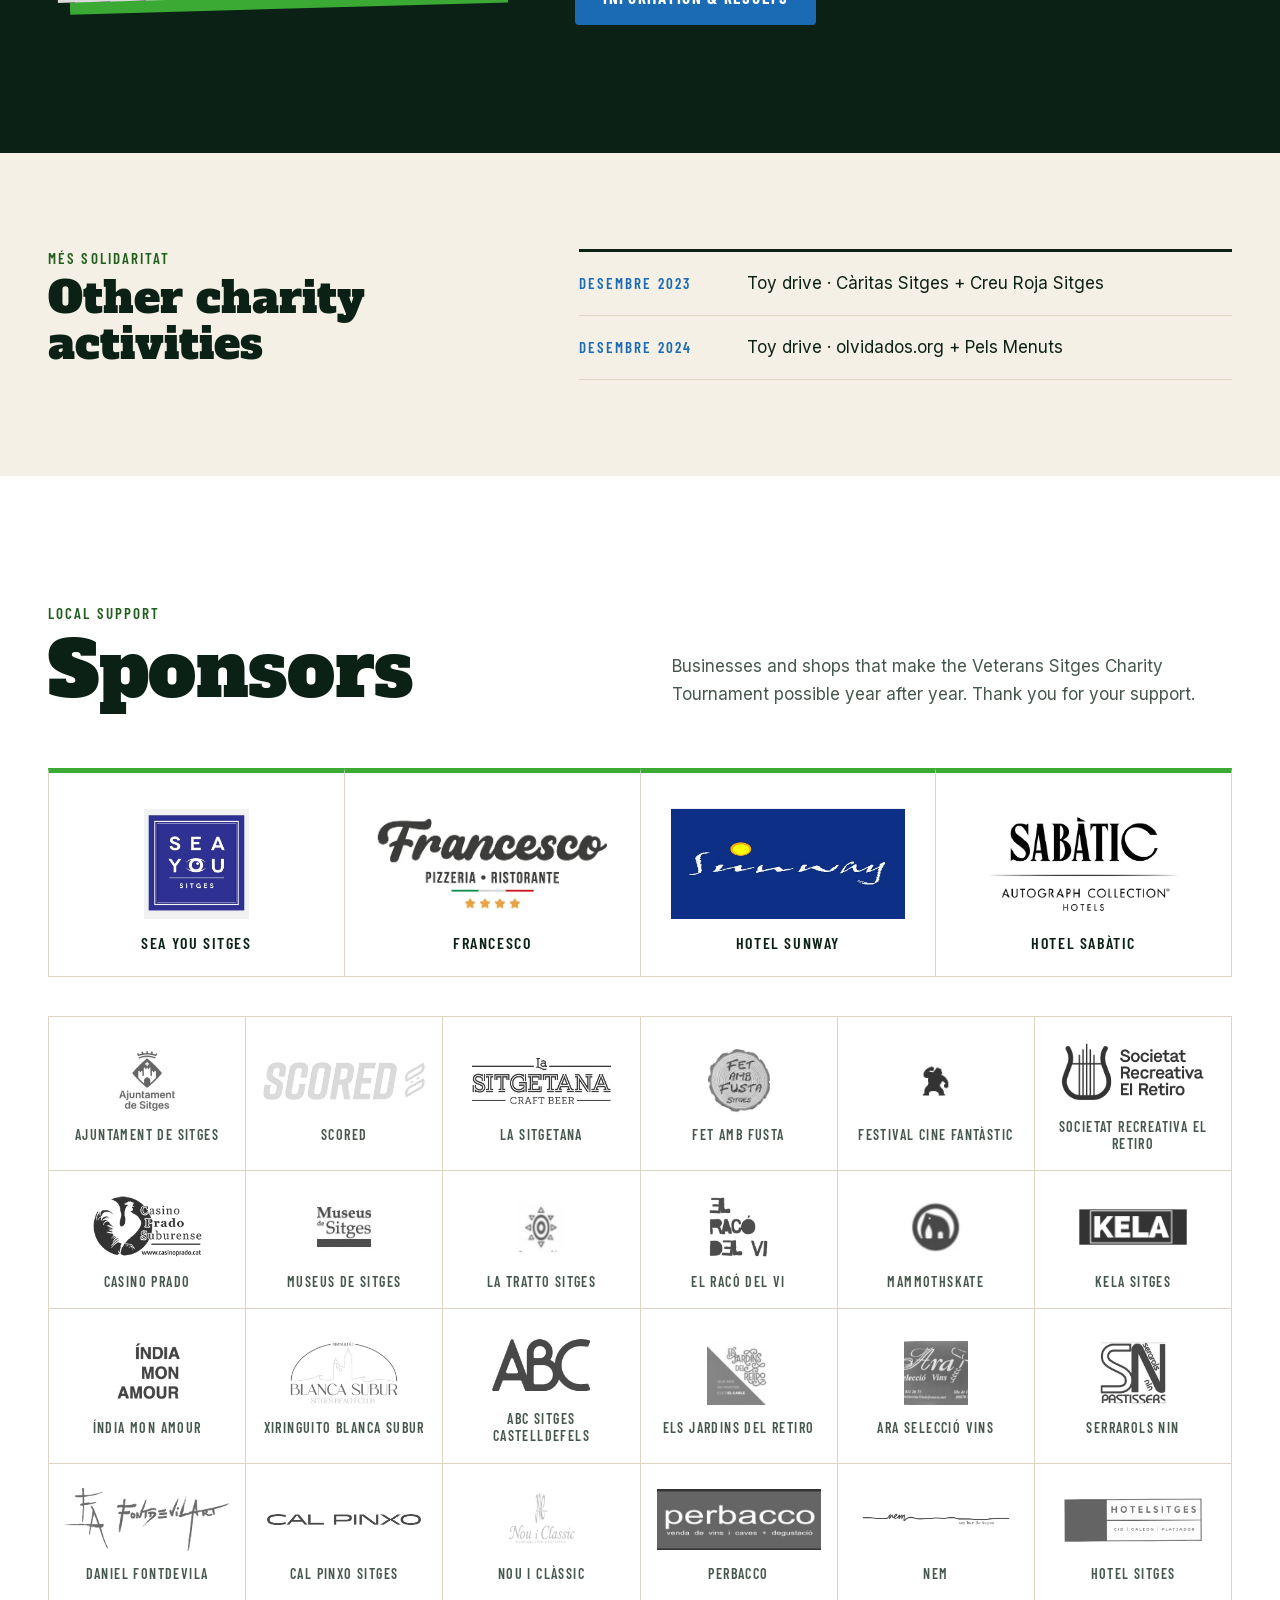
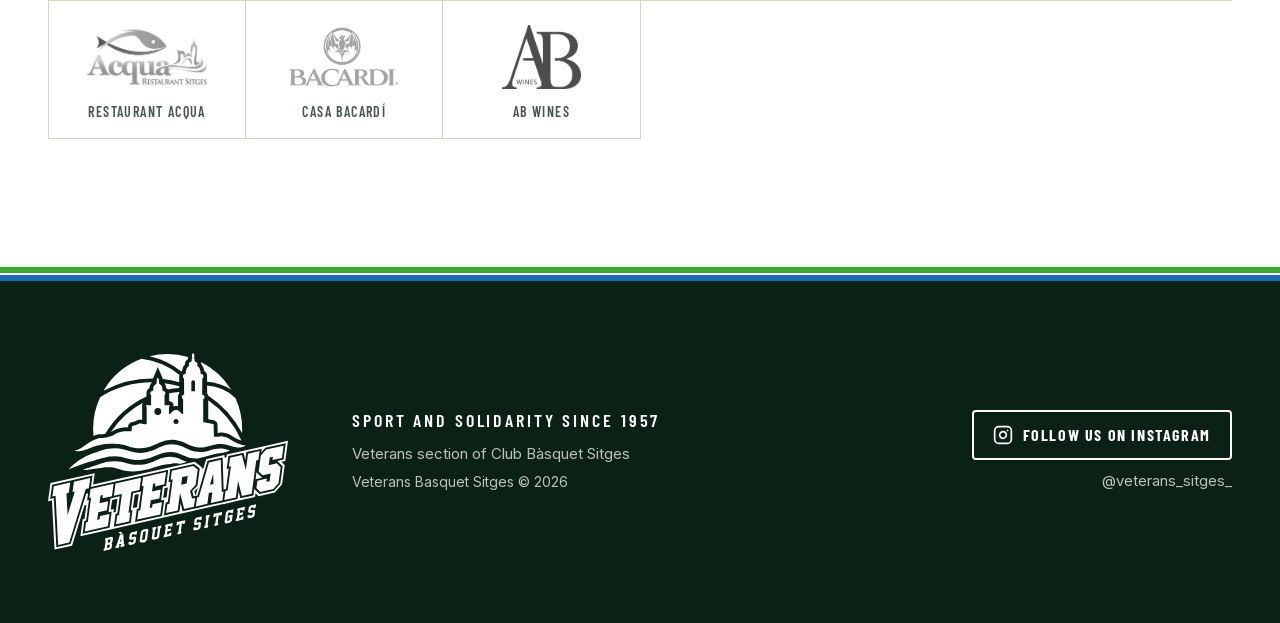
==== commit 39277307: "feat(seo): imatge per compartir amb el logo Varsity i sitemap al dia - og-image.jpg nova (1200×630, " ====
--- a/index.html
+++ b/index.html
@@ -38,9 +38,9 @@
   <meta property="og:locale:alternate" content="es_ES" />
   <meta property="og:locale:alternate" content="en_US" />
   <meta property="og:locale:alternate" content="fr_FR" />
-  <meta property="og:image" content="https://veterans.clubbasquetsitges.com/assets/img/og-image.webp?v=202605140017" />
-  <meta property="og:image:secure_url" content="https://veterans.clubbasquetsitges.com/assets/img/og-image.webp?v=202605140017" />
-  <meta property="og:image:type" content="image/webp" />
+  <meta property="og:image" content="https://veterans.clubbasquetsitges.com/assets/img/og-image.jpg?v=202611110012" />
+  <meta property="og:image:secure_url" content="https://veterans.clubbasquetsitges.com/assets/img/og-image.jpg?v=202611110012" />
+  <meta property="og:image:type" content="image/jpeg" />
   <meta property="og:image:width" content="1200" />
   <meta property="og:image:height" content="630" />
   <meta property="og:image:alt" content="Veterans Basquet Sitges — Torneig Solidari" />
@@ -49,7 +49,7 @@
   <meta name="twitter:card" content="summary_large_image" />
   <meta name="twitter:title" content="Veterans Basquet Sitges — Torneig Solidari 2026" />
   <meta name="twitter:description" content="20 de juny de 2026 · Pavelló Pins Vens. Torneig solidari de veterans contra el Parkinson." />
-  <meta name="twitter:image" content="https://veterans.clubbasquetsitges.com/assets/img/og-image.webp?v=202605140017" />
+  <meta name="twitter:image" content="https://veterans.clubbasquetsitges.com/assets/img/og-image.jpg?v=202611110012" />
   <meta name="twitter:image:alt" content="Veterans Basquet Sitges — Torneig Solidari" />
 
   <link rel="icon" type="image/x-icon" href="favicon.ico?v=202611110001" />
@@ -75,7 +75,7 @@
     "alternateName": "Veterans CBS",
     "url": "https://veterans.clubbasquetsitges.com/",
     "logo": "https://veterans.clubbasquetsitges.com/assets/img/brand/icon-512.png",
-    "image": "https://veterans.clubbasquetsitges.com/assets/img/og-image.webp",
+    "image": "https://veterans.clubbasquetsitges.com/assets/img/og-image.jpg?v=202611110012",
     "description": "Secció de veterans del Club Bàsquet Sitges, fundat el 1957. Organitza el Torneig Solidari anual al Pavelló Pins Vens.",
     "foundingDate": "1957",
     "sport": "Basketball",
